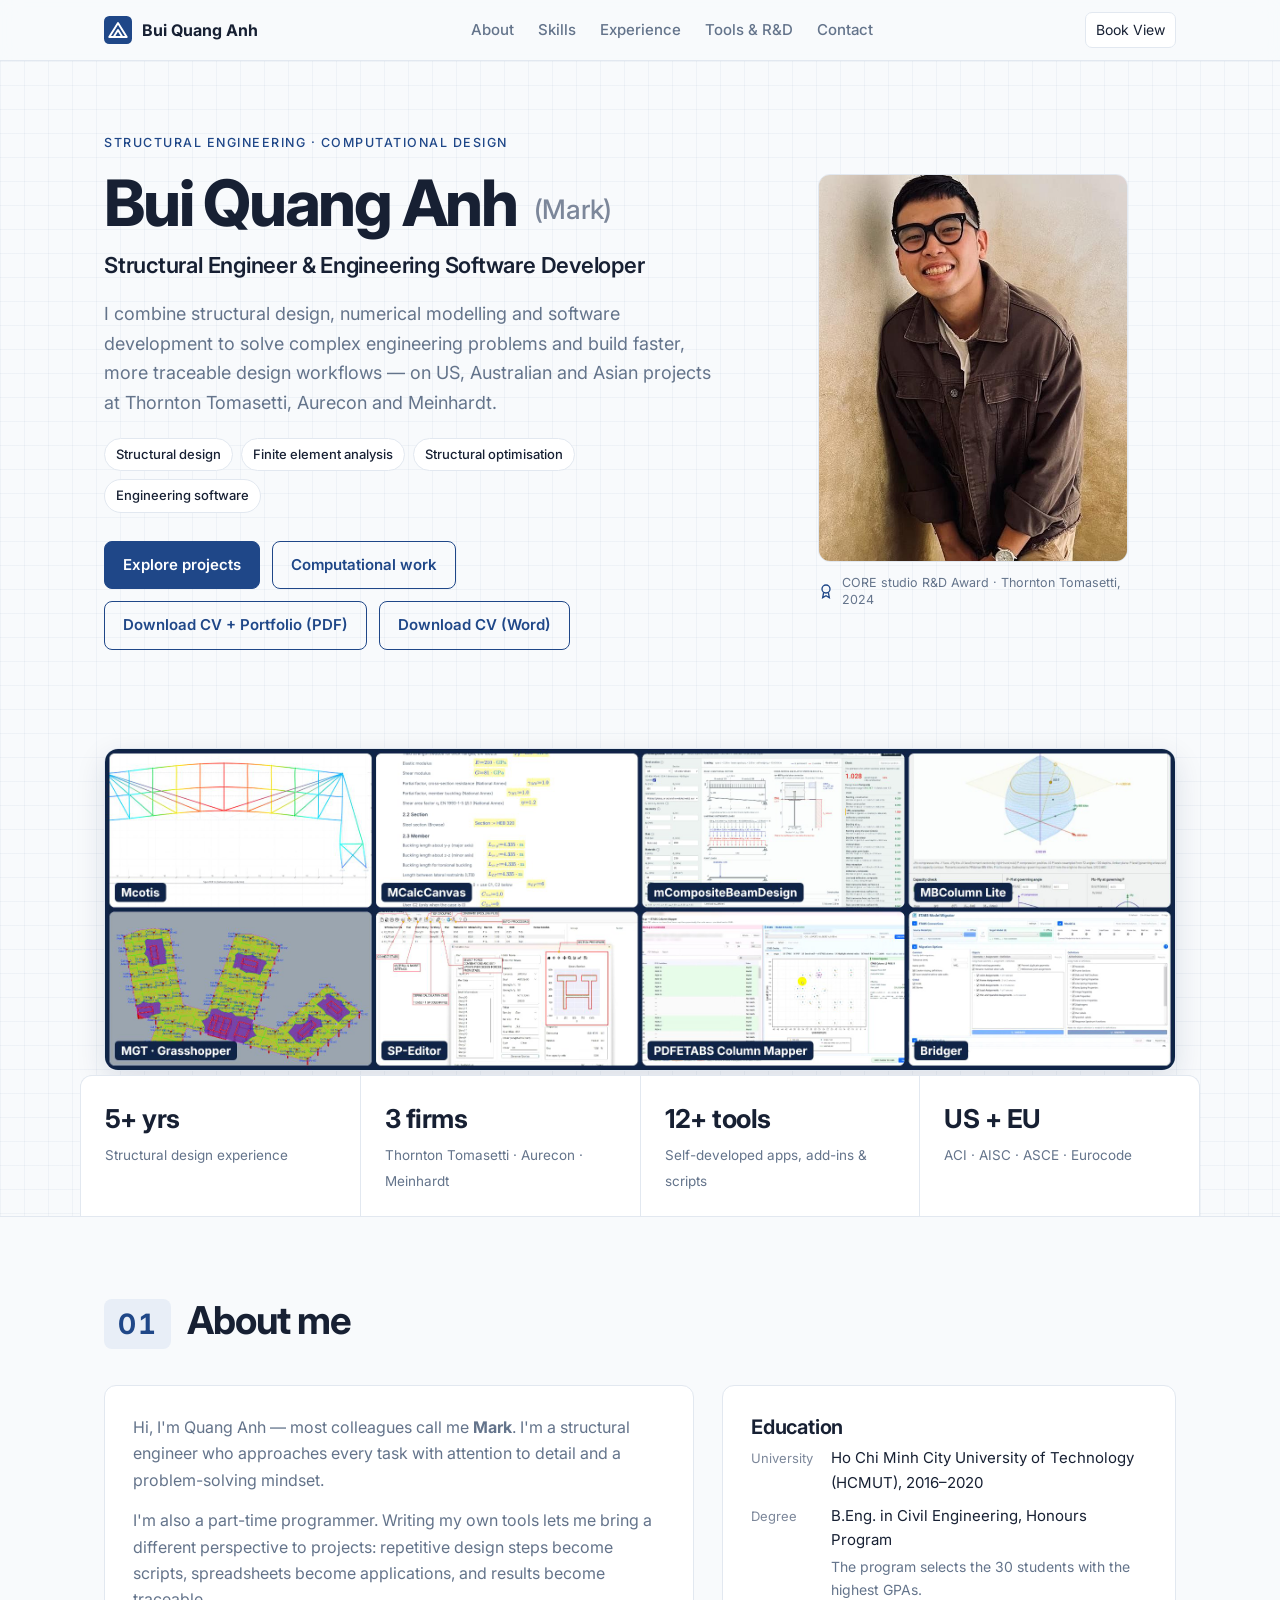
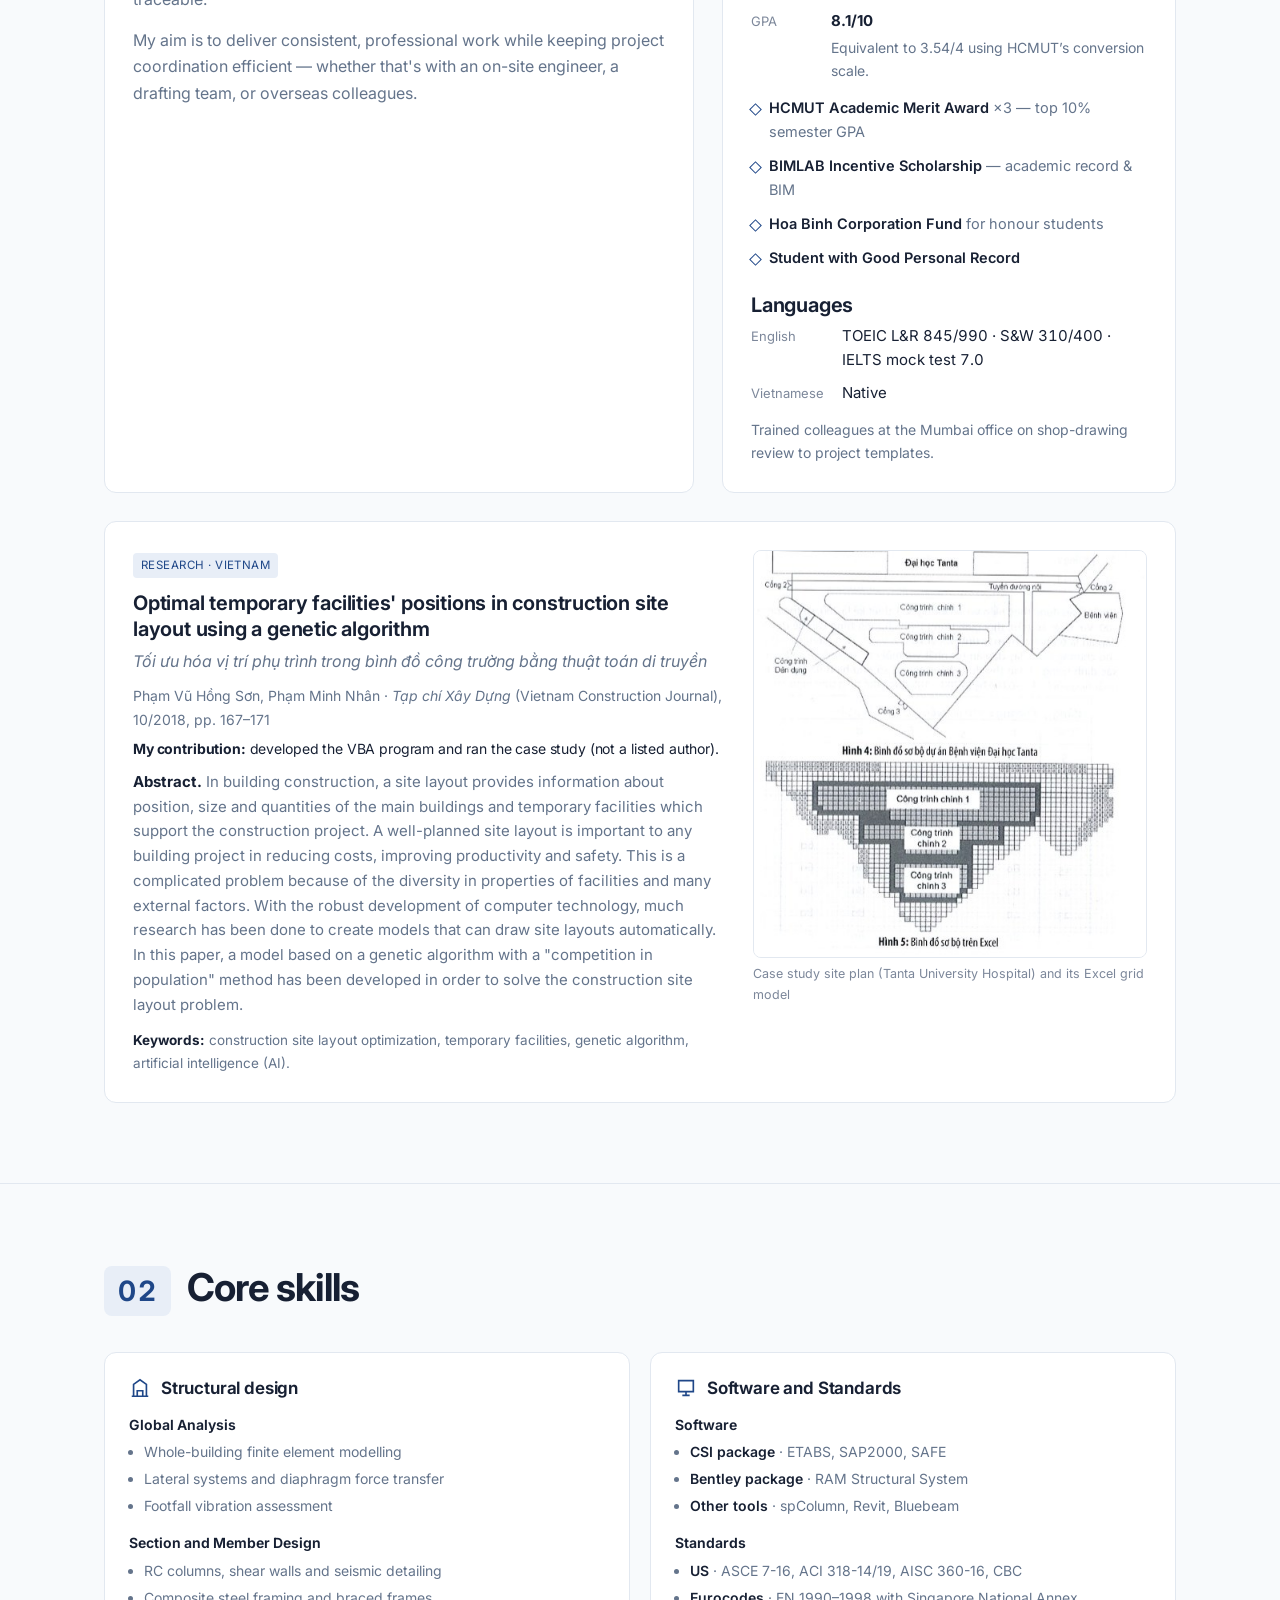
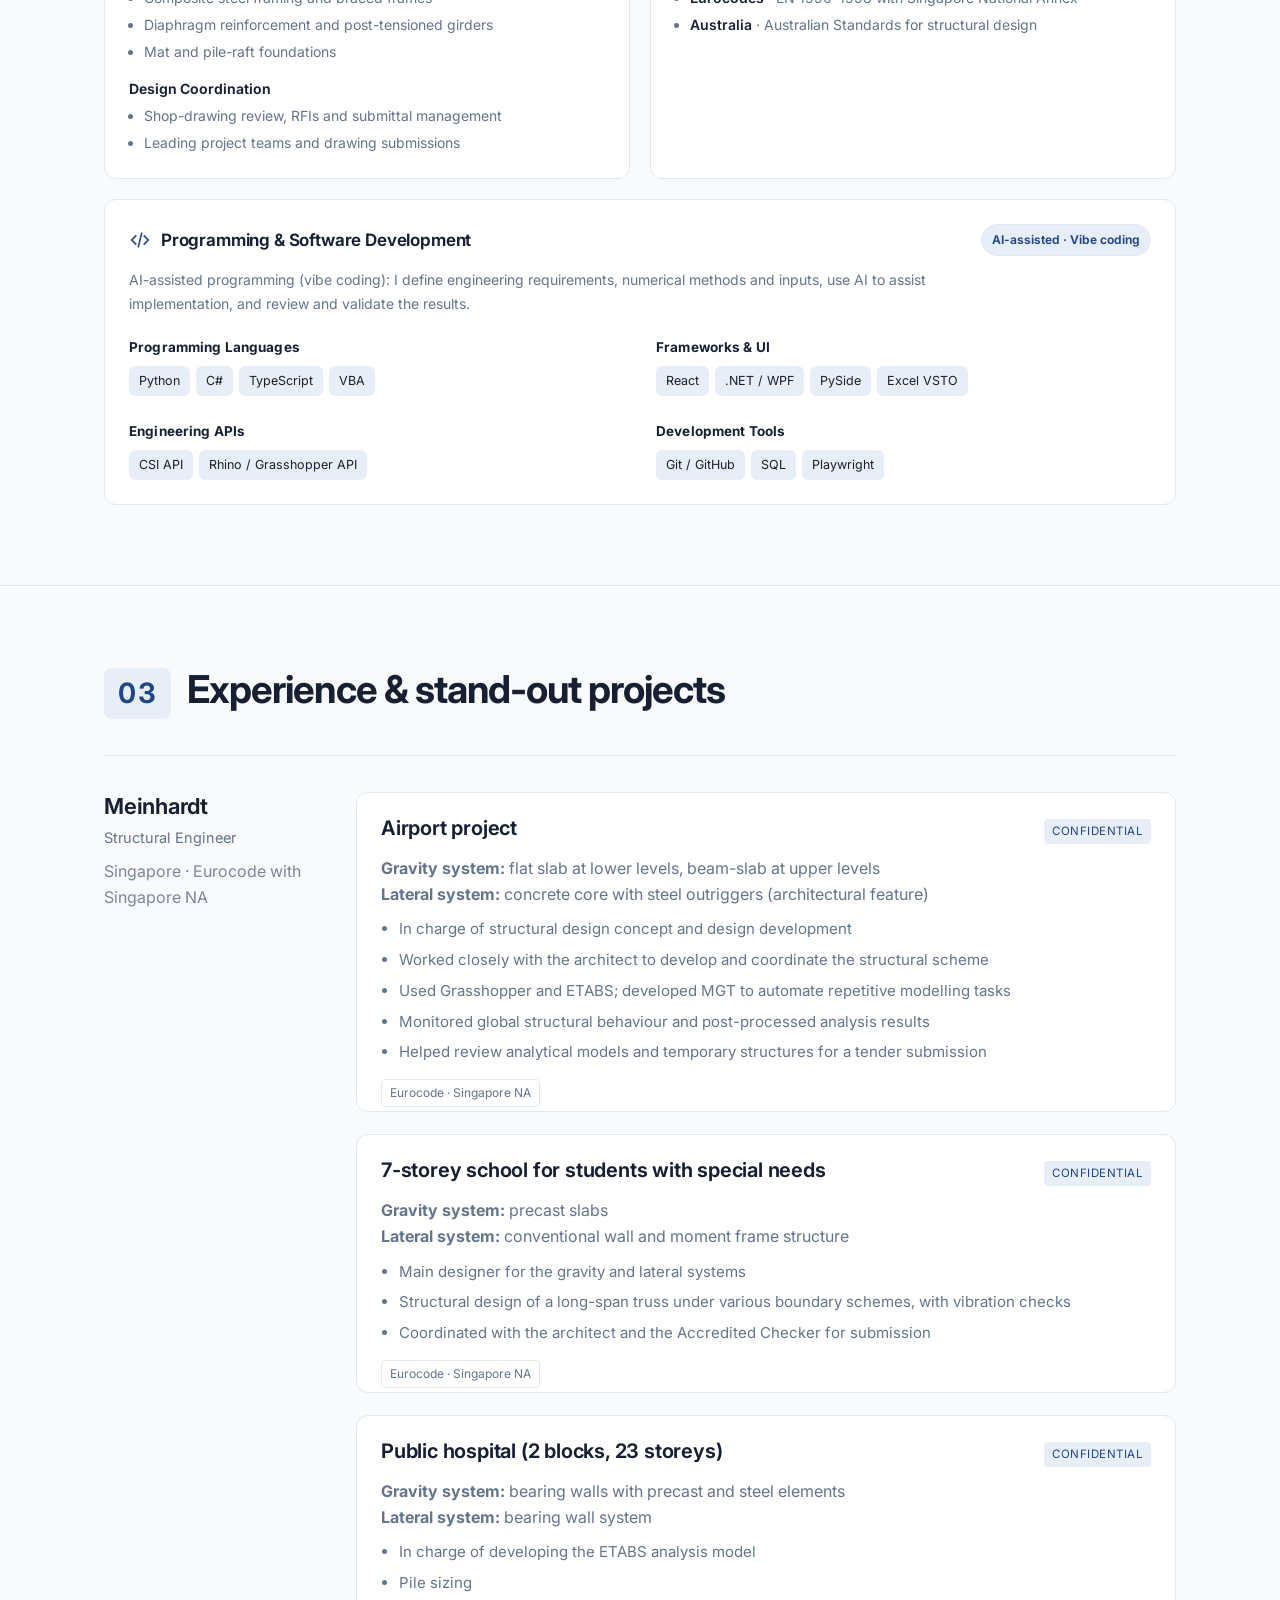
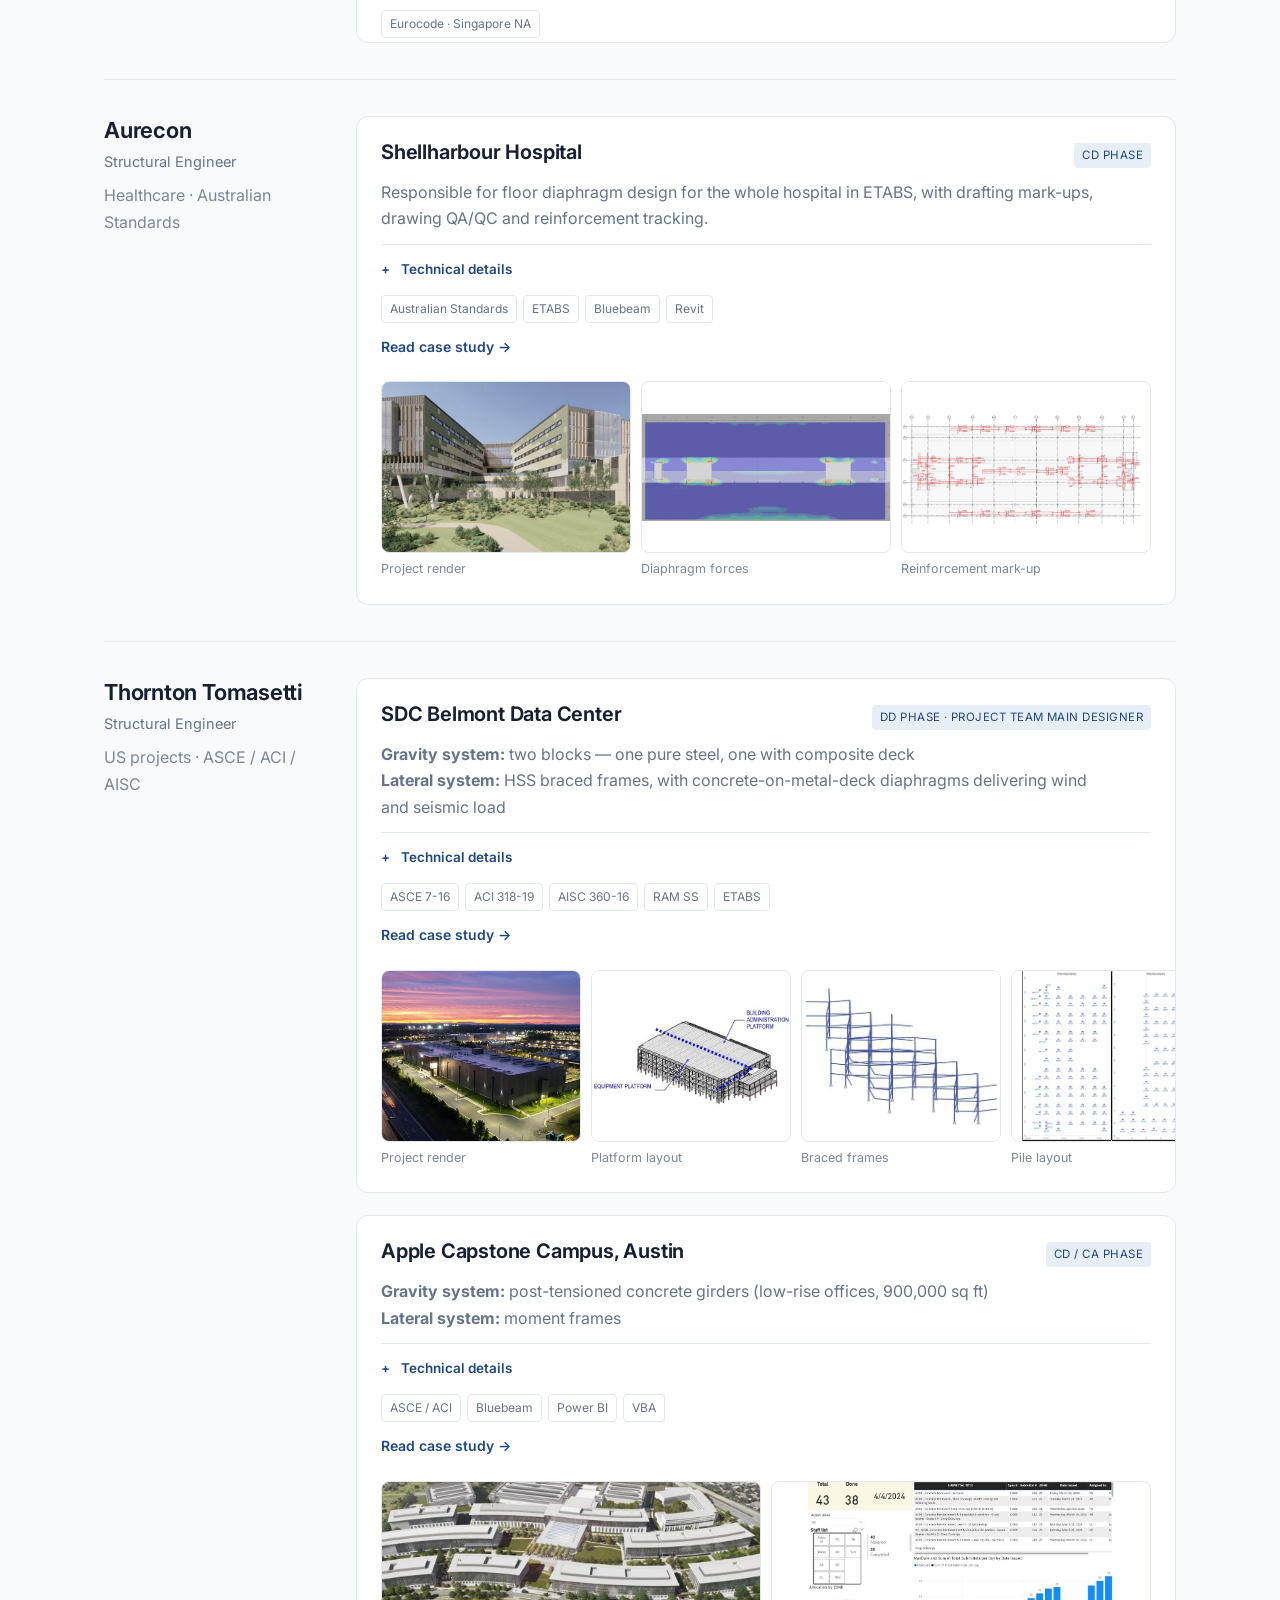
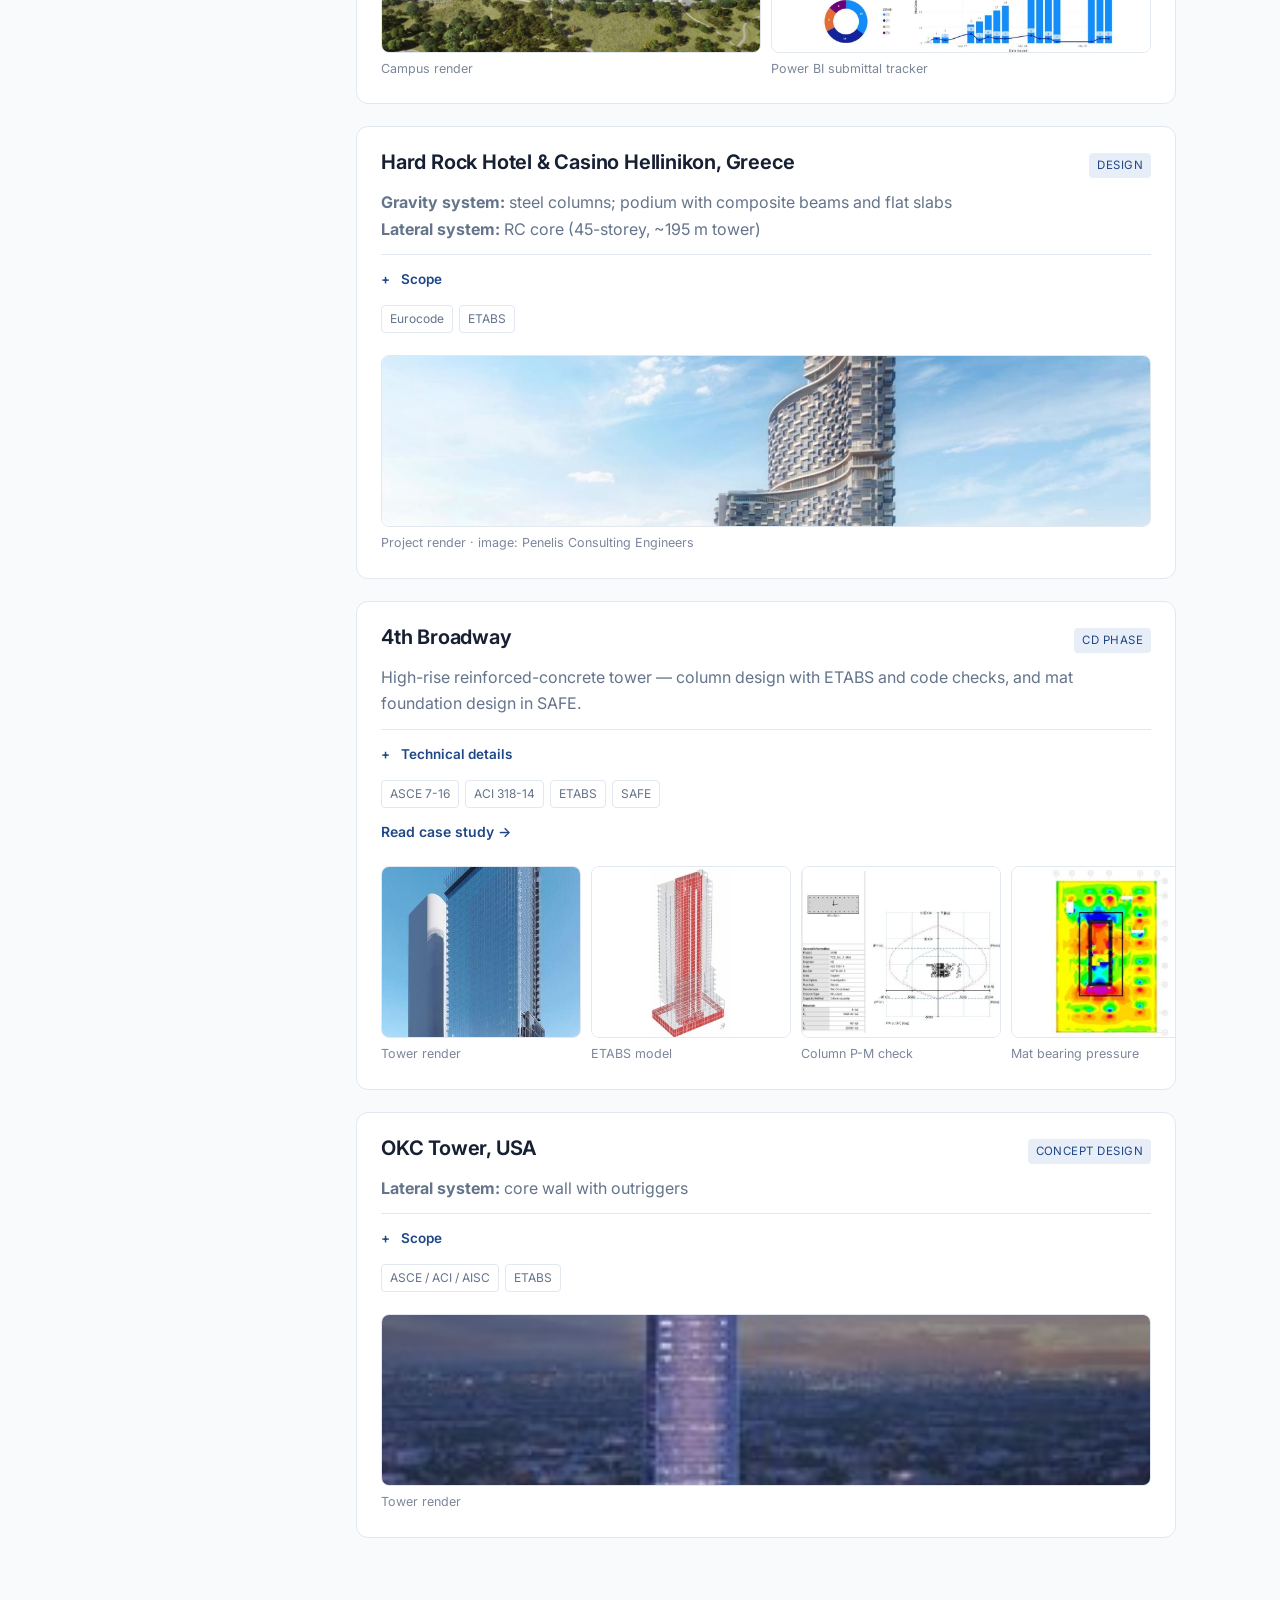
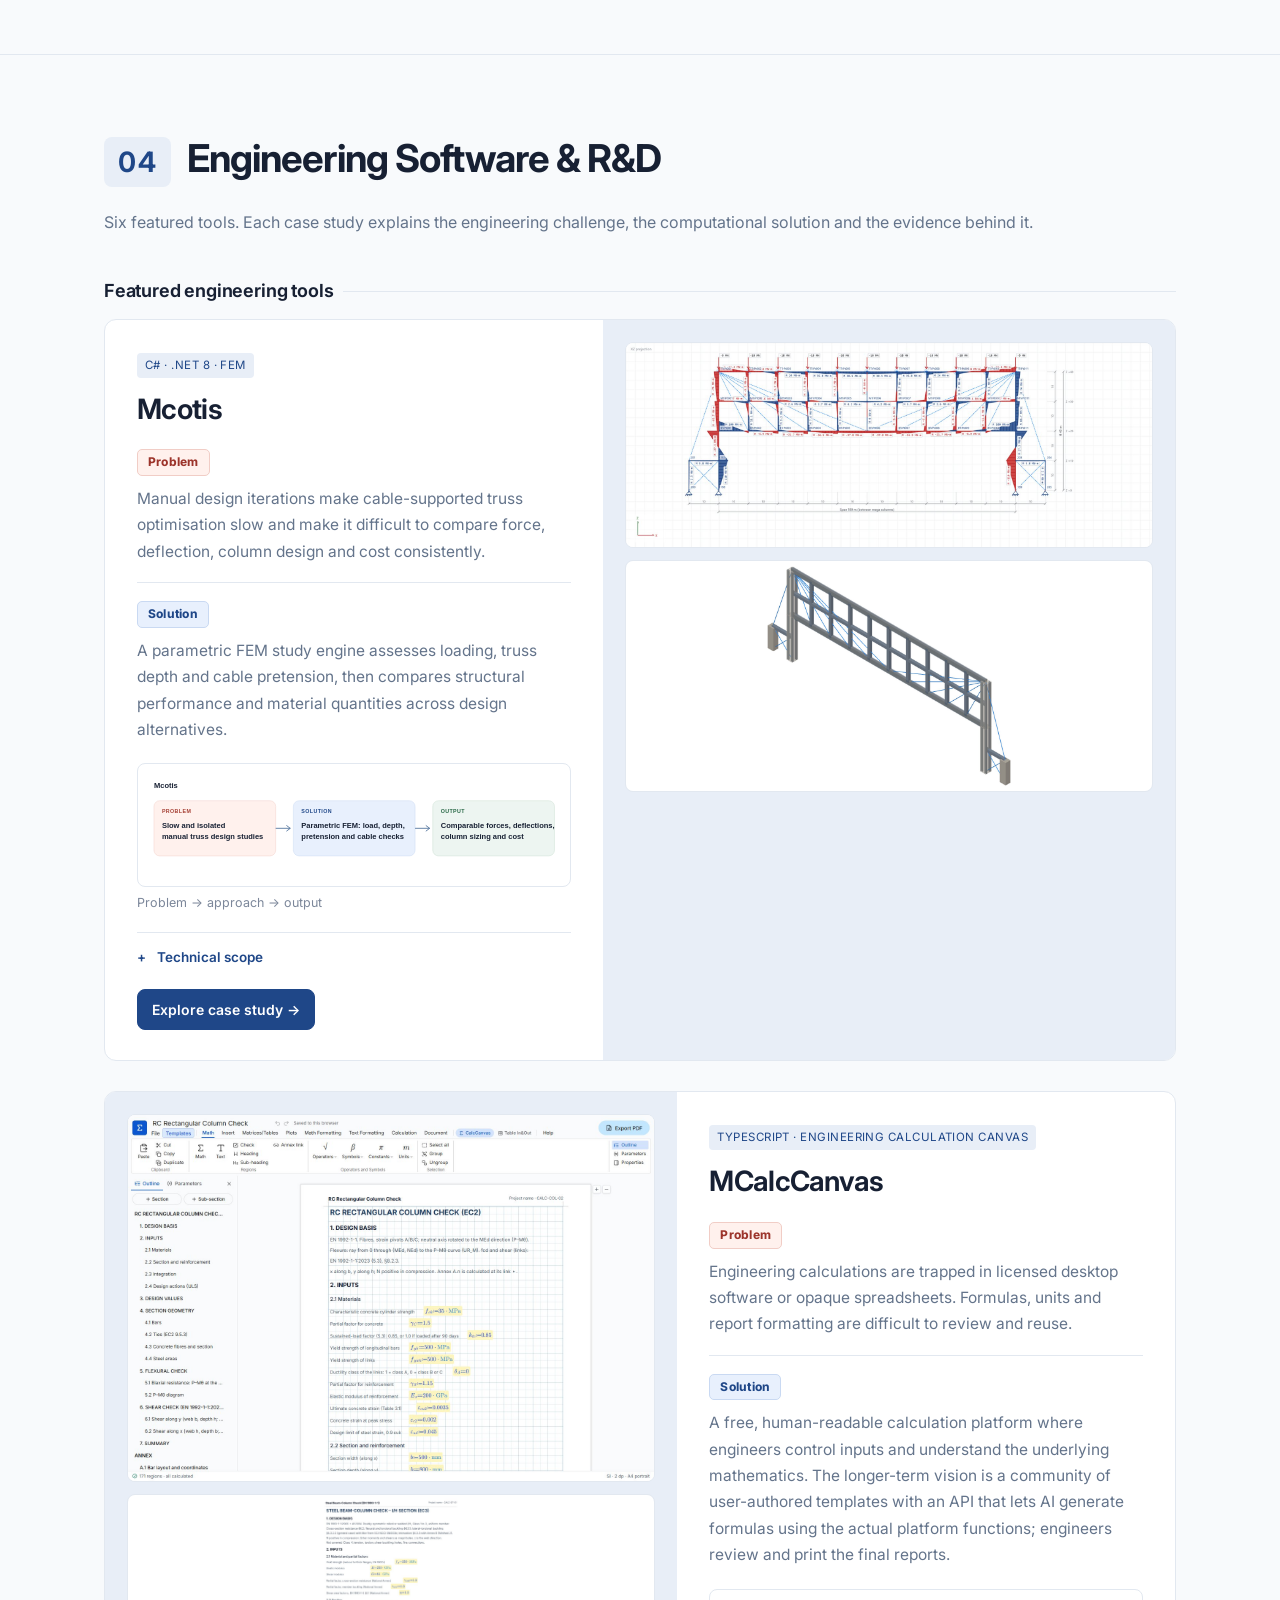
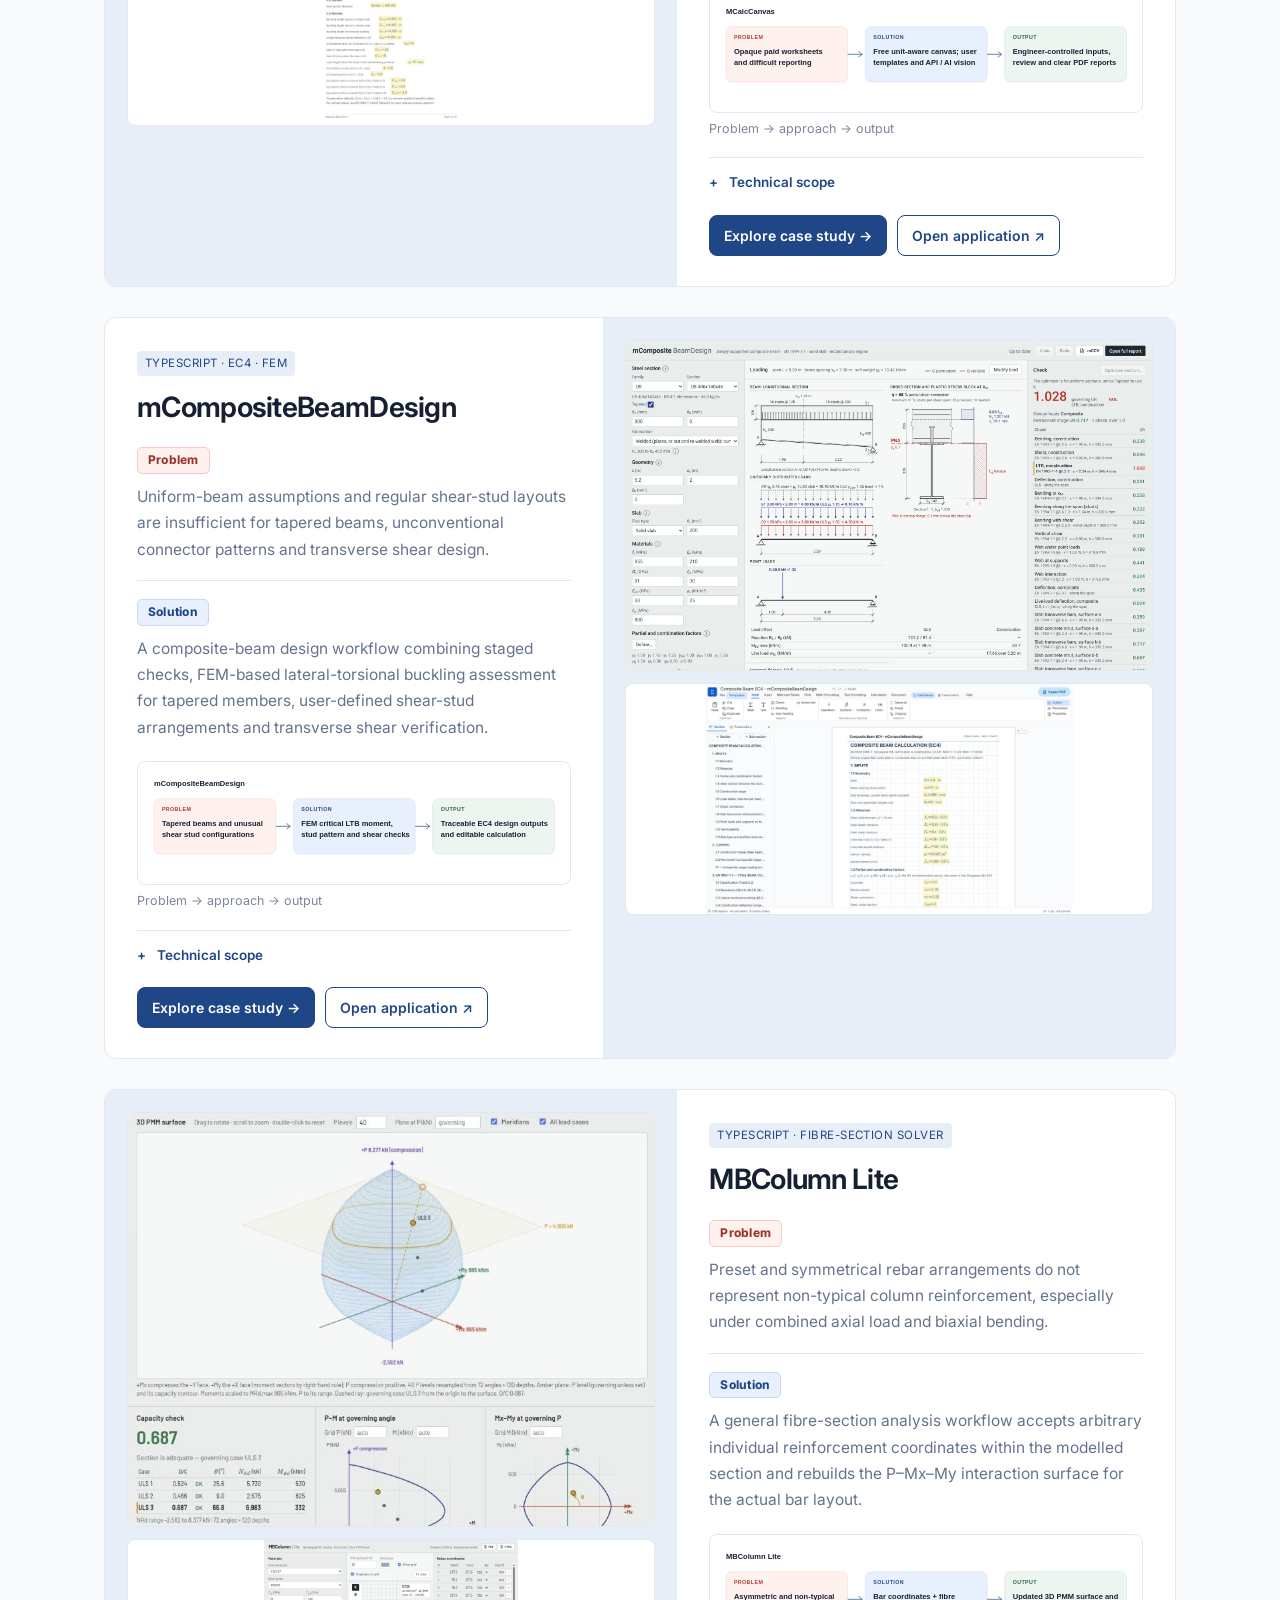
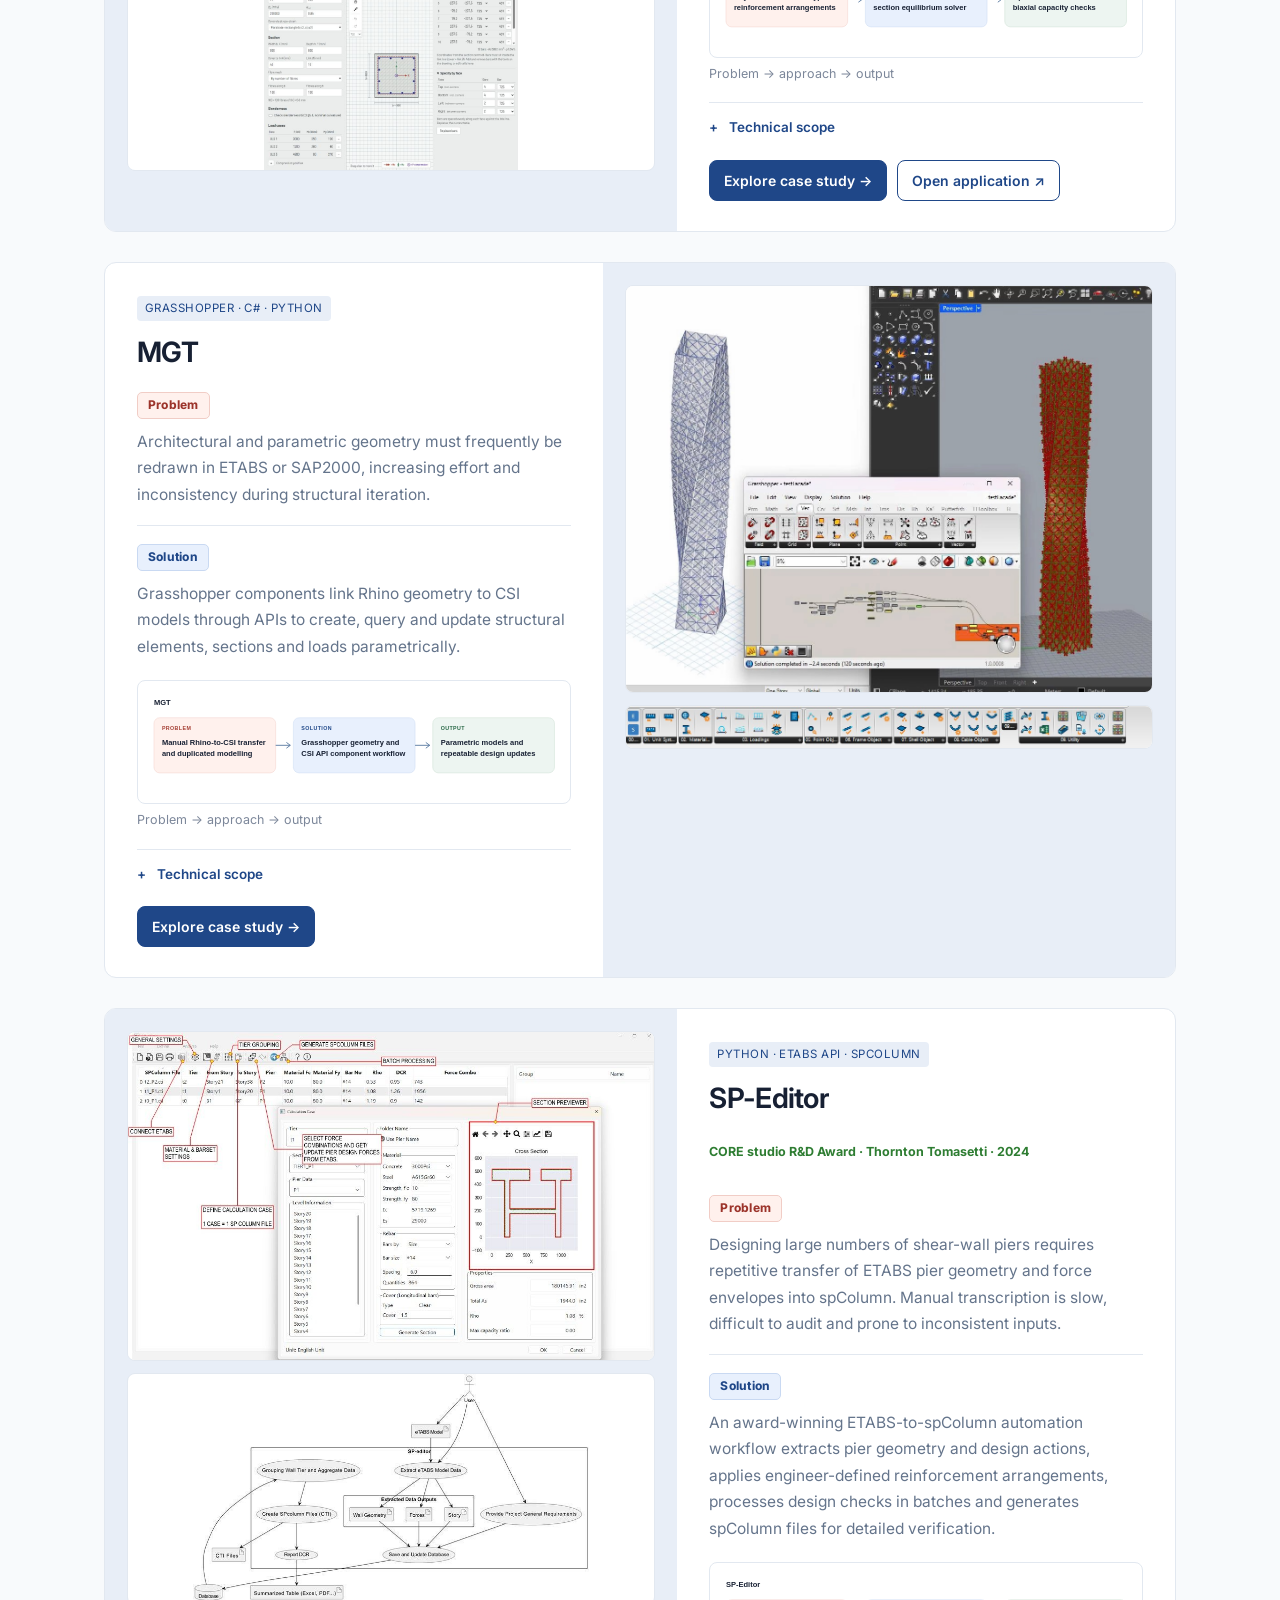
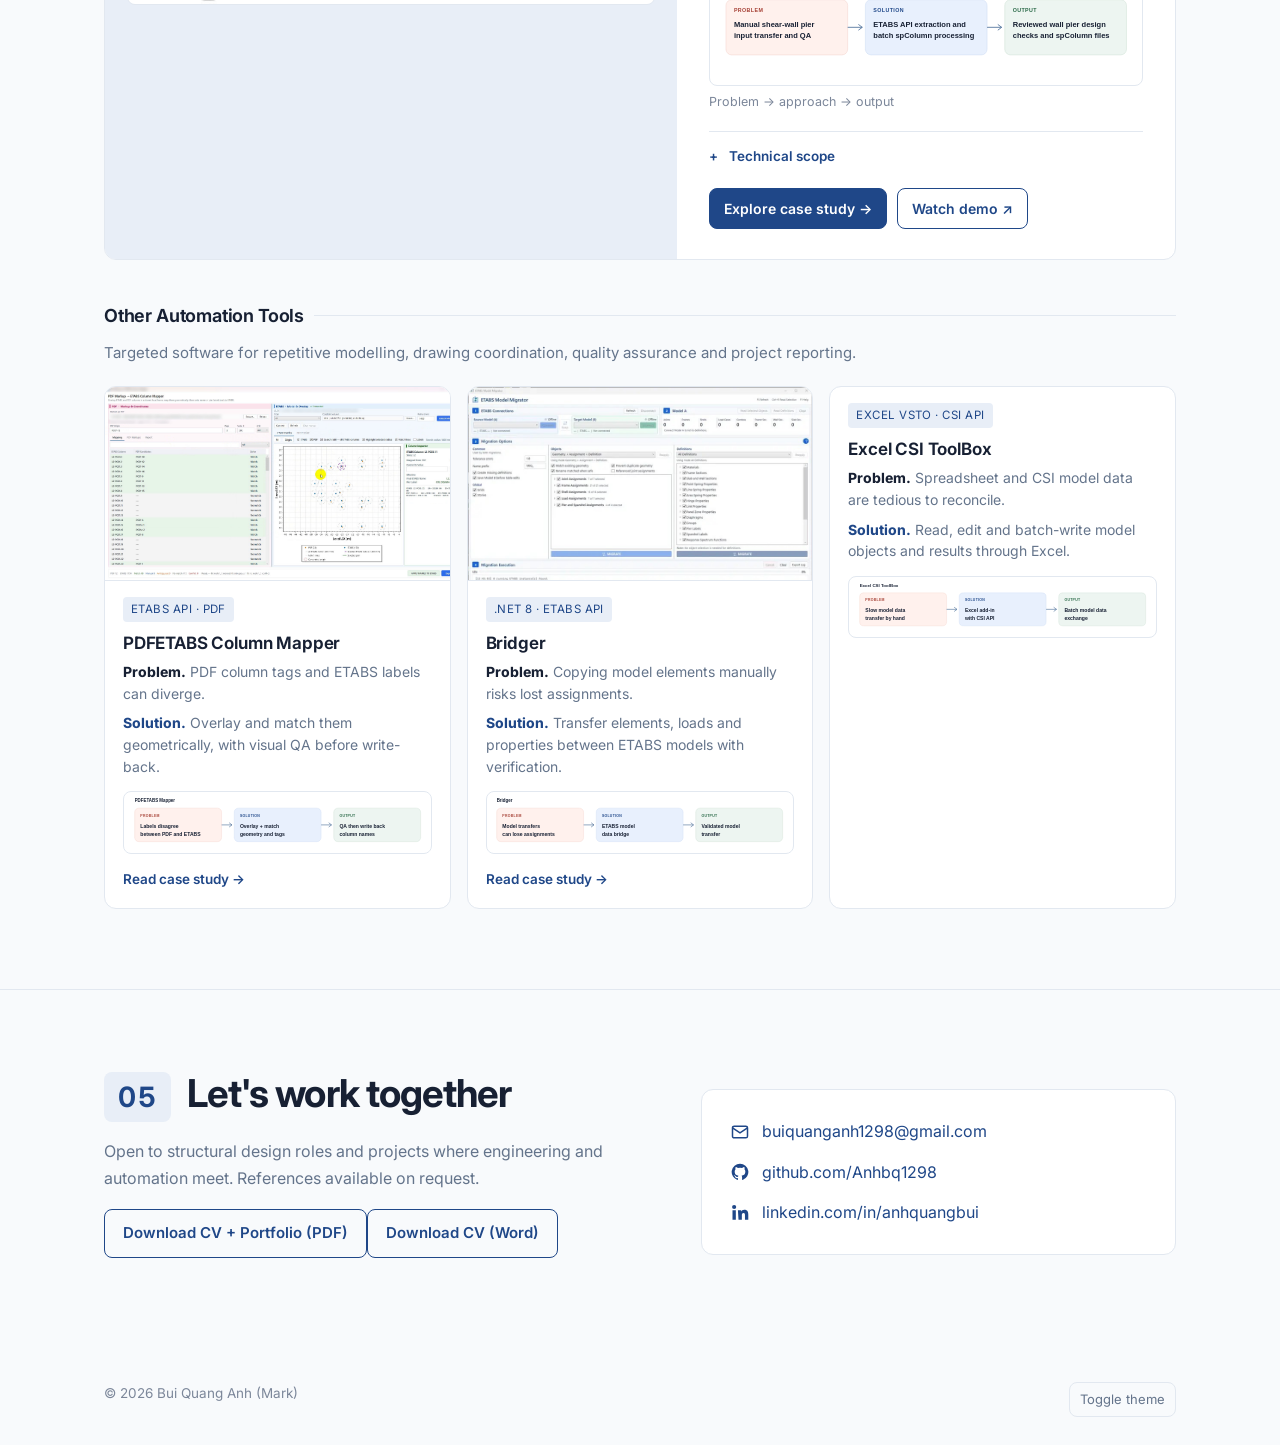
==== index.html @ 52c166e8 "Airport: flat slab / beam-slab gravity, core + steel outriggers lateral (web, CV, PDF) Co-Authored-B" ====
<!doctype html>
<html lang="en">
<head>
<meta charset="utf-8">
<meta name="viewport" content="width=device-width, initial-scale=1, viewport-fit=cover">
<title>Bui Quang Anh (Mark) · Structural Engineer</title>
<meta name="description" content="Structural engineering and computational R&amp;D portfolio of Bui Quang Anh (Mark), featuring Mcotis, MCalcCanvas, mCompositeBeamDesign, MBColumn Lite and MGT.">
<meta property="og:title" content="Bui Quang Anh (Mark) · Structural Engineer">
<meta property="og:description" content="Structural design × engineering automation.">
<meta property="og:image" content="assets/mcotis-moment.jpg">
<link rel="preconnect" href="https://fonts.googleapis.com">
<link rel="preconnect" href="https://fonts.gstatic.com" crossorigin>
<link href="https://fonts.googleapis.com/css2?family=Inter:wght@400;500;600;650;700;750&display=swap" rel="stylesheet">
<link rel="icon" href="data:image/svg+xml,%3Csvg xmlns='http://www.w3.org/2000/svg' viewBox='0 0 32 32'%3E%3Crect width='32' height='32' rx='6' fill='%231F4788'/%3E%3Cpath d='M6 24 L16 8 L26 24 Z M11 24 L16 16 L21 24' fill='none' stroke='white' stroke-width='2.2' stroke-linejoin='round'/%3E%3C/svg%3E">
<link rel="stylesheet" href="assets/site.css">
<link rel="stylesheet" href="assets/book.css">
</head>
<body>

<nav class="top" aria-label="Main">
  <div class="wrap">
    <a class="brand" href="#top">
      <svg viewBox="0 0 32 32" aria-hidden="true"><rect width="32" height="32" rx="6" fill="#1F4788"/><path d="M6 24 L16 8 L26 24 Z M11 24 L16 16 L21 24" fill="none" stroke="#fff" stroke-width="2.2" stroke-linejoin="round"/></svg>
      Bui Quang Anh
    </a>
    <button class="menu-btn" aria-expanded="false" aria-controls="nav-links">Menu</button>
    <div class="links" id="nav-links">
      <a href="#about">About</a>
      <a href="#skills">Skills</a>
      <a href="#experience">Experience</a>
      <a href="#tools">Tools &amp; R&amp;D</a>
      <a href="#contact">Contact</a>
    </div>
    <button type="button" class="book-launch" id="open-book" aria-haspopup="dialog" hidden>Book View</button>
  </div>
</nav>

<header class="hero" id="top">
  <div class="wrap hero-main">
    <div>
      <div class="eyebrow">Structural engineering · Computational design</div>
      <h1>Bui Quang Anh <span class="alias">(Mark)</span></h1>
      <p class="role">Structural Engineer &amp; Engineering Software Developer</p>
      <p class="lead">I combine structural design, numerical modelling and software development to solve complex engineering problems and build faster, more traceable design workflows — on US, Australian and Asian projects at Thornton Tomasetti, Aurecon and Meinhardt.</p>
      <ul class="focus"><li>Structural design</li><li>Finite element analysis</li><li>Structural optimisation</li><li>Engineering software</li></ul>
      <div class="cta">
        <a class="btn primary" href="#experience">Explore projects</a>
        <a class="btn ghost" href="#tools">Computational work</a>
        <a class="btn ghost cv-download" href="assets/Mark_Bui_CV_and_Portfolio.pdf" download="Mark_Bui_CV_and_Portfolio.pdf" type="application/pdf">Download CV + Portfolio (PDF)</a><a class="btn ghost cv-download" href="assets/Mark_Bui_Structural_CV.docx" download="Mark_Bui_Structural_CV.docx">Download CV (Word)</a>
      </div>
    </div>
    <div class="portrait">
      <img src="assets/photo.jpg" alt="Portrait of Bui Quang Anh (Mark)" width="559" height="734">
      <div class="award-cap"><svg viewBox="0 0 24 24" fill="none" stroke="currentColor" stroke-width="2" aria-hidden="true"><circle cx="12" cy="9" r="6"/><path d="M8.5 14 7 22l5-3 5 3-1.5-8"/></svg>CORE studio R&amp;D Award · Thornton Tomasetti, 2024</div>
    </div>
  </div>
  <div class="wrap tools-banner"><img src="assets/tools-banner.jpg" alt="Snapshots of engineering tools: Mcotis, MCalcCanvas, mCompositeBeamDesign, MBColumn Lite, MGT, SP-Editor, PDFETABS Column Mapper, Bridger" width="2400" height="720" loading="lazy"></div>
  <div class="stats wrap" style="padding:0">
    <div class="stat"><b>5+ yrs</b><span>Structural design experience</span></div>
    <div class="stat"><b>3 firms</b><span>Thornton Tomasetti · Aurecon · Meinhardt</span></div>
    <div class="stat"><b>12+ tools</b><span>Self-developed apps, add-ins &amp; scripts</span></div>
    <div class="stat"><b>US + EU</b><span>ACI · AISC · ASCE · Eurocode</span></div>
  </div>
</header>

<main>
<section id="about">
  <div class="wrap">
    <div class="sec-head"><span class="num">01</span><h2>About me</h2></div>
    <div class="about">
      <div class="card">
        <p>Hi, I'm Quang Anh — most colleagues call me <b>Mark</b>. I'm a structural engineer who approaches every task with attention to detail and a problem-solving mindset.</p>
        <p>I'm also a part-time programmer. Writing my own tools lets me bring a different perspective to projects: repetitive design steps become scripts, spreadsheets become applications, and results become traceable.</p>
        <p>My aim is to deliver consistent, professional work while keeping project coordination efficient — whether that's with an on-site engineer, a drafting team, or overseas colleagues.</p>
      </div>
      <div class="card">
        <h3>Education</h3>
        <dl class="kv">
          <dt>University</dt><dd>Ho Chi Minh City University of Technology (HCMUT), 2016–2020</dd>
          <dt>Degree</dt><dd>B.Eng. in Civil Engineering, Honours Program<span class="education-note">The program selects the 30 students with the highest GPAs.</span></dd>
          <dt>GPA</dt><dd><strong>8.1/10</strong><span class="education-note">Equivalent to 3.54/4 using HCMUT’s conversion scale.</span></dd>
        </dl>
        <ul class="awards">
          <li><b>HCMUT Academic Merit Award</b> ×3 — top 10% semester GPA</li>
          <li><b>BIMLAB Incentive Scholarship</b> — academic record &amp; BIM</li>
          <li><b>Hoa Binh Corporation Fund</b> for honour students</li>
          <li><b>Student with Good Personal Record</b></li>
        </ul>
        <h3 style="margin-top:22px">Languages</h3>
        <dl class="kv">
          <dt>English</dt><dd>TOEIC L&amp;R <span class="mono">845/990</span> · S&amp;W <span class="mono">310/400</span> · IELTS mock test <span class="mono">7.0</span></dd>
          <dt>Vietnamese</dt><dd>Native</dd>
        </dl>
        <p style="margin:12px 0 0;font-size:14px;color:var(--text-2)">Trained colleagues at the Mumbai office on shop-drawing review to project templates.</p>
      </div>
    </div>
    <div class="card pub">
      <div class="pub-text">
      <span class="badge">Research · Vietnam</span>
      <h3>Optimal temporary facilities' positions in construction site layout using a genetic algorithm</h3>
      <p class="vi">Tối ưu hóa vị trí phụ trình trong bình đồ công trường bằng thuật toán di truyền</p>
      <p class="cite">Phạm Vũ Hồng Sơn, Phạm Minh Nhân · <i>Tạp chí Xây Dựng</i> (Vietnam Construction Journal), 10/2018, pp. 167–171</p>
      <p class="role"><b>My contribution:</b> developed the VBA program and ran the case study (not a listed author).</p>
      <p class="abs"><b>Abstract.</b> In building construction, a site layout provides information about position, size and quantities of the main buildings and temporary facilities which support the construction project. A well-planned site layout is important to any building project in reducing costs, improving productivity and safety. This is a complicated problem because of the diversity in properties of facilities and many external factors. With the robust development of computer technology, much research has been done to create models that can draw site layouts automatically. In this paper, a model based on a genetic algorithm with a "competition in population" method has been developed in order to solve the construction site layout problem.</p>
      <p class="kw"><b>Keywords:</b> construction site layout optimization, temporary facilities, genetic algorithm, artificial intelligence (AI).</p>
      </div>
      <figure class="pub-fig">
        <button data-full="assets/paper-site-layout.jpg" data-cap="Fig. 4–5 — Tanta University Hospital site plan and its Excel grid representation"><img src="assets/paper-site-layout.jpg" alt="Site plan of Tanta University Hospital and the same layout discretised on an Excel grid" loading="lazy"></button>
        <figcaption>Case study site plan (Tanta University Hospital) and its Excel grid model</figcaption>
      </figure>
    </div>
  </div>
</section>

<section id="skills">
  <div class="wrap">
    <div class="sec-head"><span class="num">02</span><h2>Core skills</h2></div>
    <div class="skills">
      <div class="card">
        <h3><svg viewBox="0 0 24 24" fill="none" stroke="currentColor" stroke-width="1.8" aria-hidden="true"><path d="M3 21h18M5 21V8l7-5 7 5v13M9 21v-6h6v6"/></svg>Structural design</h3>
        <h4>Global Analysis</h4>
        <ul class="skill-list">
          <li>Whole-building finite element modelling</li>
          <li>Lateral systems and diaphragm force transfer</li>
          <li>Footfall vibration assessment</li>
        </ul>
        <h4>Section and Member Design</h4>
        <ul class="skill-list">
          <li>RC columns, shear walls and seismic detailing</li>
          <li>Composite steel framing and braced frames</li>
          <li>Diaphragm reinforcement and post-tensioned girders</li>
          <li>Mat and pile-raft foundations</li>
        </ul>
        <h4>Design Coordination</h4>
        <ul class="skill-list">
          <li>Shop-drawing review, RFIs and submittal management</li>
          <li>Leading project teams and drawing submissions</li>
        </ul>
      </div>
      <div class="card">
        <h3><svg viewBox="0 0 24 24" fill="none" stroke="currentColor" stroke-width="1.8" aria-hidden="true"><path d="M4 4h16v12H4zM8 20h8M12 16v4"/></svg>Software and Standards</h3>
        <h4>Software</h4>
        <ul class="skill-list">
          <li><strong>CSI package</strong> · ETABS, SAP2000, SAFE</li>
          <li><strong>Bentley package</strong> · RAM Structural System</li>
          <li><strong>Other tools</strong> · spColumn, Revit, Bluebeam</li>
        </ul>
        <h4>Standards</h4>
        <ul class="skill-list">
          <li><strong>US</strong> · ASCE 7-16, ACI 318-14/19, AISC 360-16, CBC</li>
          <li><strong>Eurocodes</strong> · EN 1990–1998 with Singapore National Annex</li>
          <li><strong>Australia</strong> · Australian Standards for structural design</li>
        </ul>
      </div>
      <div class="card programming-card">
        <div class="programming-head">
          <h3><svg viewBox="0 0 24 24" fill="none" stroke="currentColor" stroke-width="1.8" aria-hidden="true"><path d="M8 7l-5 5 5 5M16 7l5 5-5 5M14 4l-4 16"/></svg>Programming &amp; Software Development</h3>
          <span class="dev-badge">AI-assisted · Vibe coding</span>
        </div>
        <p class="dev-intro">AI-assisted programming (vibe coding): I define engineering requirements, numerical methods and inputs, use AI to assist implementation, and review and validate the results.</p>
        <div class="dev-grid">
          <div class="dev-group">
            <h4>Programming Languages</h4>
            <div class="chips"><span class="chip">Python</span><span class="chip">C#</span><span class="chip">TypeScript</span><span class="chip">VBA</span></div>
          </div>
          <div class="dev-group">
            <h4>Frameworks &amp; UI</h4>
            <div class="chips"><span class="chip">React</span><span class="chip">.NET / WPF</span><span class="chip">PySide</span><span class="chip">Excel VSTO</span></div>
          </div>
          <div class="dev-group">
            <h4>Engineering APIs</h4>
            <div class="chips"><span class="chip">CSI API</span><span class="chip">Rhino / Grasshopper API</span></div>
          </div>
          <div class="dev-group">
            <h4>Development Tools</h4>
            <div class="chips"><span class="chip">Git / GitHub</span><span class="chip">SQL</span><span class="chip">Playwright</span></div>
          </div>
        </div>
      </div>
    </div>
  </div>
</section>

<section id="experience">
  <div class="wrap">
    <div class="sec-head"><span class="num">03</span><h2>Experience &amp; stand-out projects</h2></div>

    <div class="firm">
      <div class="firm-meta">
        <h3>Meinhardt</h3>
        <div class="r">Structural Engineer</div>
        <span class="mono">Singapore · Eurocode with Singapore NA</span>
      </div>
      <div class="projects">
        <article class="card proj">
          <div class="proj-head">
            <div class="ph"><h3>Airport project</h3><span class="badge">Confidential</span></div>
            <p class="desc"><b>Gravity system:</b> flat slab at lower levels, beam-slab at upper levels<br><b>Lateral system:</b> concrete core with steel outriggers (architectural feature)</p><ul class="proj-points"><li>In charge of structural design concept and design development</li><li>Worked closely with the architect to develop and coordinate the structural scheme</li><li>Used Grasshopper and ETABS; developed MGT to automate repetitive modelling tasks</li><li>Monitored global structural behaviour and post-processed analysis results</li><li>Helped review analytical models and temporary structures for a tender submission</li></ul><div class="codes" style="margin-top:14px"><span>Eurocode · Singapore NA</span></div>
          </div>
        </article>
        <article class="card proj">
          <div class="proj-head">
            <div class="ph"><h3>7-storey school for students with special needs</h3><span class="badge">Confidential</span></div>
            <p class="desc"><b>Gravity system:</b> precast slabs<br><b>Lateral system:</b> conventional wall and moment frame structure</p><ul class="proj-points"><li>Main designer for the gravity and lateral systems</li><li>Structural design of a long-span truss under various boundary schemes, with vibration checks</li><li>Coordinated with the architect and the Accredited Checker for submission</li></ul><div class="codes" style="margin-top:14px"><span>Eurocode · Singapore NA</span></div>
          </div>
        </article>
        <article class="card proj">
          <div class="proj-head">
            <div class="ph"><h3>Public hospital (2 blocks, 23 storeys)</h3><span class="badge">Confidential</span></div>
            <p class="desc"><b>Gravity system:</b> bearing walls with precast and steel elements<br><b>Lateral system:</b> bearing wall system</p><ul class="proj-points"><li>In charge of developing the ETABS analysis model</li><li>Pile sizing</li></ul><div class="codes" style="margin-top:14px"><span>Eurocode · Singapore NA</span></div>
          </div>
        </article>
      </div>
    </div>

    <div class="firm">
      <div class="firm-meta">
        <h3>Aurecon</h3>
        <div class="r">Structural Engineer</div>
        <span class="mono">Healthcare · Australian Standards</span>
      </div>
      <div class="projects">
        <article class="card proj">
          <div class="proj-head">
            <div class="ph"><h3>Shellharbour Hospital</h3><span class="badge">CD phase</span></div>
            <p class="desc">Responsible for floor diaphragm design for the whole hospital in ETABS, with drafting mark-ups, drawing QA/QC and reinforcement tracking.</p>
            <details class="more"><summary>Technical details</summary>
            <ul>
              <li>Diaphragm design for the entire project in ETABS.</li>
              <li>Prepared mark-ups for the drafting team, performed QA/QC on final drawings, and tracked reinforcement quantities for on-site pricing.</li>
              <li>Worked with the BIM team in Revit to set up a workflow that continuously tracks design changes.</li>
            </ul>
            </details>
            <div class="codes"><span>Australian Standards</span><span>ETABS</span><span>Bluebeam</span><span>Revit</span></div>
            <a class="more-link" href="projects/shellharbour-hospital.html">Read case study →</a>
          </div>
          <div class="gallery">
            <figure><button data-full="assets/shell-render.jpg" data-cap="Shellharbour Hospital"><img class="photo" src="assets/shell-render.jpg" alt="Shellharbour Hospital render" loading="lazy"></button><figcaption>Project render</figcaption></figure>
            <figure><button data-full="assets/shell-diaphragm.jpg" data-cap="Diaphragm stress contour"><img src="assets/shell-diaphragm.jpg" alt="Diaphragm stress contour" loading="lazy"></button><figcaption>Diaphragm forces</figcaption></figure>
            <figure><button data-full="assets/shell-markup.jpg" data-cap="Diaphragm reinforcement mark-up"><img src="assets/shell-markup.jpg" alt="Reinforcement mark-up" loading="lazy"></button><figcaption>Reinforcement mark-up</figcaption></figure>
          </div>
        </article>
      </div>
    </div>

    <div class="firm">
      <div class="firm-meta">
        <h3>Thornton Tomasetti</h3>
        <div class="r">Structural Engineer</div>
        <span class="mono">US projects · ASCE / ACI / AISC</span>
      </div>
      <div class="projects">
        <article class="card proj">
          <div class="proj-head">
            <div class="ph"><h3>SDC Belmont Data Center</h3><span class="badge">DD phase · Project team main designer</span></div>
            <p class="desc"><b>Gravity system:</b> two blocks — one pure steel, one with composite deck<br><b>Lateral system:</b> HSS braced frames, with concrete-on-metal-deck diaphragms delivering wind and seismic load</p>
            
            <details class="more"><summary>Technical details</summary>
            <p class="desc facts" style="margin-top:8px">Composite steel administration platform with a column-free data hall (~54 ft spans, 30 ft bays) and a 36 × 34 ft equipment platform. Lateral system: concrete-on-metal-deck diaphragms delivering wind and seismic load to HSS braced frames.</p>
            <ul>
              <li><b>Team:</b> led two junior engineers and a modeller through the drawing submission process.</li>
              <li><b>Gravity framing (RAM SS):</b> hand-calculated a representative bay, then sized all beams and columns in RAM Structural System.</li>
              <li><b>Lateral (ETABS):</b> sized all braced frames, designed slab-on-deck diaphragms and in-plane trusses acting as the equipment-platform diaphragm.</li>
              <li><b>Piles:</b> sized all piles for bidding and produced a visual pile map (location, diameter, capacity) for drafting coordination.</li>
            </ul>
            </details>
            <div class="codes"><span>ASCE 7-16</span><span>ACI 318-19</span><span>AISC 360-16</span><span>RAM SS</span><span>ETABS</span></div>
            <a class="more-link" href="projects/sdc-belmont.html">Read case study →</a>
          </div>
          <div class="gallery">
            <figure><button data-full="assets/sdc-render.jpg" data-cap="SDC Belmont Data Center"><img class="photo" src="assets/sdc-render.jpg" alt="Data center render" loading="lazy"></button><figcaption>Project render</figcaption></figure>
            <figure><button data-full="assets/sdc-model.jpg" data-cap="Admin and equipment platforms"><img src="assets/sdc-model.jpg" alt="Structural model of platforms" loading="lazy"></button><figcaption>Platform layout</figcaption></figure>
            <figure><button data-full="assets/sdc-braces.jpg" data-cap="Braced frame layout"><img src="assets/sdc-braces.jpg" alt="Braced frame layout" loading="lazy"></button><figcaption>Braced frames</figcaption></figure>
            <figure><button data-full="assets/sdc-piles.jpg" data-cap="Pile layout for bidding"><img src="assets/sdc-piles.jpg" alt="Pile layout" loading="lazy"></button><figcaption>Pile layout</figcaption></figure>
          </div>
        </article>

        <article class="card proj">
          <div class="proj-head">
            <div class="ph"><h3>Apple Capstone Campus, Austin</h3><span class="badge">CD / CA phase</span></div>
            <p class="desc"><b>Gravity system:</b> post-tensioned concrete girders (low-rise offices, 900,000 sq ft)<br><b>Lateral system:</b> moment frames</p>
            
            <details class="more"><summary>Technical details</summary>
            <p class="desc facts" style="margin-top:8px">900,000 sq ft of low-rise concrete office buildings: 50 ft post-tensioned girders for gravity and moment frames for lateral resistance.</p>
            <ul>
              <li><b>Construction administration:</b> shop-drawing reviews and RFI responses; led a team of 5 and kept close contact with the on-site engineer to hold construction deadlines.</li>
              <li><b>Process improvement:</b> helped propose a submittal management process integrating Power BI, with a dashboard to track submittal status and workload; refactored hand-calculation workbooks in VBA to automate printing and data handling.</li>
            </ul>
            </details>
            <div class="codes"><span>ASCE / ACI</span><span>Bluebeam</span><span>Power BI</span><span>VBA</span></div>
            <a class="more-link" href="projects/apple-capstone.html">Read case study →</a>
          </div>
          <div class="gallery">
            <figure><button data-full="assets/apple-render.jpg" data-cap="Apple Capstone Campus"><img class="photo" src="assets/apple-render.jpg" alt="Campus aerial render" loading="lazy"></button><figcaption>Campus render</figcaption></figure>
            <figure><button data-full="assets/apple-powerbi.jpg" data-cap="Power BI submittal tracker"><img src="assets/apple-powerbi.jpg" alt="Power BI dashboard" loading="lazy"></button><figcaption>Power BI submittal tracker</figcaption></figure>
          </div>
        </article>

        <article class="card proj">
          <div class="proj-head">
            <div class="ph"><h3>Hard Rock Hotel &amp; Casino Hellinikon, Greece</h3><span class="badge">Design</span></div>
            <p class="desc"><b>Gravity system:</b> steel columns; podium with composite beams and flat slabs<br><b>Lateral system:</b> RC core (45-storey, ~195 m tower)</p>
            <details class="more"><summary>Scope</summary>
            <ul>
              <li><b>Podium gravity design:</b> composite beams</li>
              <li><b>Podium gravity design:</b> flat slabs</li>
              <li><b>Podium gravity design:</b> columns</li>
              <li><b>Analysis:</b> supported ETABS modelling of the overall structure</li>
              <li><b>Settlement study:</b> shortening of steel columns relative to the RC core</li>
              <li><b>Outcome:</b> predicted differential settlement</li>
              <li><b>Code:</b> Eurocode</li>
            </ul>
            </details>
            <div class="codes"><span>Eurocode</span><span>ETABS</span></div>
          </div>
          <div class="gallery">
            <figure><button data-full="assets/hardrock-render.jpg" data-cap="Hard Rock Hotel &amp; Casino Hellinikon — project render (image: Penelis Consulting Engineers)"><img class="photo" src="assets/hardrock-render.jpg" alt="Hard Rock Hotel &amp; Casino Hellinikon tower render" loading="lazy"></button><figcaption>Project render · image: Penelis Consulting Engineers</figcaption></figure>
          </div>
        </article>

        <article class="card proj">
          <div class="proj-head">
            <div class="ph"><h3>4th Broadway</h3><span class="badge">CD phase</span></div>
            <p class="desc">High-rise reinforced-concrete tower — column design with ETABS and code checks, and mat foundation design in SAFE.</p>
            
            <details class="more"><summary>Technical details</summary>
            <p class="desc facts" style="margin-top:8px">368 ft mixed-use concrete tower (+32 ft penthouse), 292,000 GSF: offices on L3–7, a 304-room hotel on L9–30, rooftop pool and banquet levels, two basement levels 24 ft below grade.</p>
            <ul>
              <li><b>Column design:</b> tributary take-downs validated in ETABS; in-house spreadsheets to size columns and avoid slenderness; seismic design to ACI 318-14 §18.4.3.2 / 18.14.3.3 including confinement and slab–column connection checks (§18.14.5.1).</li>
              <li><b>Mat foundation (CSI SAFE):</b> bearing pressure under CBC alternate service combinations; flexural and shear reinforcement under ASCE 7 ultimate combinations.</li>
            </ul>
            </details>
            <div class="codes"><span>ASCE 7-16</span><span>ACI 318-14</span><span>ETABS</span><span>SAFE</span></div>
            <a class="more-link" href="projects/4th-broadway.html">Read case study →</a>
          </div>
          <div class="gallery">
            <figure><button data-full="assets/tb-render.jpg" data-cap="4th Broadway tower"><img class="photo" src="assets/tb-render.jpg" alt="4th Broadway tower render" loading="lazy"></button><figcaption>Tower render</figcaption></figure>
            <figure><button data-full="assets/tb-etabs.jpg" data-cap="ETABS analysis model"><img src="assets/tb-etabs.jpg" alt="ETABS model" loading="lazy"></button><figcaption>ETABS model</figcaption></figure>
            <figure><button data-full="assets/tb-pmm.jpg" data-cap="Column P-M interaction check"><img src="assets/tb-pmm.jpg" alt="Column interaction diagram" loading="lazy"></button><figcaption>Column P-M check</figcaption></figure>
            <figure><button data-full="assets/tb-mat.jpg" data-cap="Mat foundation soil pressure (SAFE)"><img src="assets/tb-mat.jpg" alt="Mat foundation soil pressure contour" loading="lazy"></button><figcaption>Mat bearing pressure</figcaption></figure>
          </div>
        </article>

        <article class="card proj">
          <div class="proj-head">
            <div class="ph"><h3>OKC Tower, USA</h3><span class="badge">Concept design</span></div>
            <p class="desc"><b>Lateral system:</b> core wall with outriggers</p>
            <details class="more"><summary>Scope</summary>
            <ul>
              <li><b>Phase:</b> concept design</li>
              <li><b>Analysis:</b> supported ETABS modelling</li>
              <li><b>Results:</b> post-processed global results</li>
              <li><b>Codes:</b> ASCE / ACI / AISC</li>
            </ul>
            </details>
            <div class="codes"><span>ASCE / ACI / AISC</span><span>ETABS</span></div>
          </div>
          <div class="gallery">
            <figure><button data-full="assets/okc-render.jpg" data-cap="OKC Tower (Legends Tower), Oklahoma City — concept render"><img class="photo" src="assets/okc-render.jpg" alt="OKC Tower render" loading="lazy"></button><figcaption>Tower render</figcaption></figure>
          </div>
        </article></div>
    </div>
  </div>
</section>

<section id="tools">
 <div class="wrap">
  <div class="sec-head"><span class="num">04</span><h2>Engineering Software &amp; R&amp;D</h2><p>Six featured tools. Each case study explains the engineering challenge, the computational solution and the evidence behind it.</p></div>
  <h3 class="sub-head">Featured engineering tools</h3><div class="tools featured-tools"><article id="tool-mcotis" class="card tool flagship-tool">
  <div class="tool-body"><span class="badge">C# · .NET 8 · FEM</span><h3>Mcotis</h3>
  <div class="tool-statement"><span class="statement-label">Problem</span><p>Manual design iterations make cable-supported truss optimisation slow and make it difficult to compare force, deflection, column design and cost consistently.</p></div>
  <div class="tool-statement"><span class="statement-label">Solution</span><p>A parametric FEM study engine assesses loading, truss depth and cable pretension, then compares structural performance and material quantities across design alternatives.</p></div>
  <figure class="home-flow"><button data-full="assets/flow-mcotis.svg" data-cap="Mcotis — workflow"><img src="assets/flow-mcotis.svg" alt="Problem, solution and output flow for Mcotis" loading="lazy"></button><figcaption>Problem → approach → output</figcaption></figure>
  <details class="more"><summary>Technical scope</summary><ul><li>Parameter studies and tension-only cable behaviour</li><li>FEM verification against SAP2000 benchmarks</li><li>Member force, displacement and material comparisons</li></ul></details>
  <div class="tool-links"><a class="btn primary" href="tools/mcotis.html">Explore case study →</a></div>
  </div>
  <div class="tool-media"><button class="wide" data-full="assets/mcotis-moment.jpg" data-cap="Mcotis screenshot"><img src="assets/mcotis-moment.jpg" alt="Mcotis engineering analysis interface" loading="lazy"></button>
  <button class="wide secondary-shot" data-full="assets/mcotis-3d.jpg" data-cap="Mcotis output"><img src="assets/mcotis-3d.jpg" alt="Mcotis supporting technical output" loading="lazy"></button></div>
</article>
<article id="tool-mcalc" class="card tool flagship-tool">
  <div class="tool-body"><span class="badge">TypeScript · Engineering Calculation Canvas</span><h3>MCalcCanvas</h3>
  <div class="tool-statement"><span class="statement-label">Problem</span><p>Engineering calculations are trapped in licensed desktop software or opaque spreadsheets. Formulas, units and report formatting are difficult to review and reuse.</p></div>
  <div class="tool-statement"><span class="statement-label">Solution</span><p>A free, human-readable calculation platform where engineers control inputs and understand the underlying mathematics. The longer-term vision is a community of user-authored templates with an API that lets AI generate formulas using the actual platform functions; engineers review and print the final reports.</p></div>
  <figure class="home-flow"><button data-full="assets/flow-mcalccanvas.svg" data-cap="MCalcCanvas — workflow"><img src="assets/flow-mcalccanvas.svg" alt="Problem, solution and output flow for MCalcCanvas" loading="lazy"></button><figcaption>Problem → approach → output</figcaption></figure>
  <details class="more"><summary>Technical scope</summary><ul><li>Readable, unit-aware equations and professional PDF reports</li><li>Create, adapt and share individual calculation templates</li><li>Roadmap: API-connected AI assists formula authoring; engineers verify every output</li></ul></details>
  <div class="tool-links"><a class="btn primary" href="tools/mcalccanvas.html">Explore case study →</a><a class="btn ghost" href="https://anhbq1298.github.io/mCalcCanvas/" target="_blank" rel="noopener">Open application ↗</a></div>
  </div>
  <div class="tool-media"><button class="wide" data-full="assets/mcalc-column.jpg" data-cap="MCalcCanvas screenshot"><img src="assets/mcalc-column.jpg" alt="MCalcCanvas engineering analysis interface" loading="lazy"></button>
  <button class="wide secondary-shot" data-full="assets/mcalc-pdf.jpg" data-cap="MCalcCanvas output"><img src="assets/mcalc-pdf.jpg" alt="MCalcCanvas supporting technical output" loading="lazy"></button></div>
</article>
<article id="tool-composite" class="card tool flagship-tool">
  <div class="tool-body"><span class="badge">TypeScript · EC4 · FEM</span><h3>mCompositeBeamDesign</h3>
  <div class="tool-statement"><span class="statement-label">Problem</span><p>Uniform-beam assumptions and regular shear-stud layouts are insufficient for tapered beams, unconventional connector patterns and transverse shear design.</p></div>
  <div class="tool-statement"><span class="statement-label">Solution</span><p>A composite-beam design workflow combining staged checks, FEM-based lateral-torsional buckling assessment for tapered members, user-defined shear-stud arrangements and transverse shear verification.</p></div>
  <figure class="home-flow"><button data-full="assets/flow-mcompositebeamdesign.svg" data-cap="mCompositeBeamDesign — workflow"><img src="assets/flow-mcompositebeamdesign.svg" alt="Problem, solution and output flow for mCompositeBeamDesign" loading="lazy"></button><figcaption>Problem → approach → output</figcaption></figure>
  <details class="more"><summary>Technical scope</summary><ul><li>FEM-derived critical buckling moment for non-prismatic beams</li><li>Variable shear-connector positions and degree of connection</li><li>Transverse shear checks and editable calculation reports</li></ul></details>
  <div class="tool-links"><a class="btn primary" href="tools/mcompositebeamdesign.html">Explore case study →</a><a class="btn ghost" href="https://anhbq1298.github.io/mCalcCanvas/composite/" target="_blank" rel="noopener">Open application ↗</a></div>
  </div>
  <div class="tool-media"><button class="wide" data-full="assets/composite-ui.jpg" data-cap="mCompositeBeamDesign screenshot"><img src="assets/composite-ui.jpg" alt="mCompositeBeamDesign engineering analysis interface" loading="lazy"></button>
  <button class="wide secondary-shot" data-full="assets/composite-report.jpg" data-cap="mCompositeBeamDesign output"><img src="assets/composite-report.jpg" alt="mCompositeBeamDesign supporting technical output" loading="lazy"></button></div>
</article>
<article id="tool-mbcolumn" class="card tool flagship-tool">
  <div class="tool-body"><span class="badge">TypeScript · Fibre-section solver</span><h3>MBColumn Lite</h3>
  <div class="tool-statement"><span class="statement-label">Problem</span><p>Preset and symmetrical rebar arrangements do not represent non-typical column reinforcement, especially under combined axial load and biaxial bending.</p></div>
  <div class="tool-statement"><span class="statement-label">Solution</span><p>A general fibre-section analysis workflow accepts arbitrary individual reinforcement coordinates within the modelled section and rebuilds the P–Mx–My interaction surface for the actual bar layout.</p></div>
  <figure class="home-flow"><button data-full="assets/flow-mbcolumn-lite.svg" data-cap="MBColumn Lite — workflow"><img src="assets/flow-mbcolumn-lite.svg" alt="Problem, solution and output flow for MBColumn Lite" loading="lazy"></button><figcaption>Problem → approach → output</figcaption></figure>
  <details class="more"><summary>Technical scope</summary><ul><li>Edit every bar position by coordinates or an interactive section editor</li><li>Recalculate full 3D PMM capacity when bars move</li><li>Evaluate non-typical layouts and report governing load cases</li></ul></details>
  <div class="tool-links"><a class="btn primary" href="tools/mbcolumn-lite.html">Explore case study →</a><a class="btn ghost" href="https://mbcolumnlite.netlify.app/" target="_blank" rel="noopener">Open application ↗</a></div>
  </div>
  <div class="tool-media"><button class="wide" data-full="assets/mbclite-pmm.jpg" data-cap="MBColumn Lite screenshot"><img src="assets/mbclite-pmm.jpg" alt="MBColumn Lite engineering analysis interface" loading="lazy"></button>
  <button class="wide secondary-shot" data-full="assets/mbclite-ui.jpg" data-cap="MBColumn Lite output"><img src="assets/mbclite-ui.jpg" alt="MBColumn Lite supporting technical output" loading="lazy"></button></div>
</article>
<article id="tool-mgt" class="card tool flagship-tool">
  <div class="tool-body"><span class="badge">Grasshopper · C# · Python</span><h3>MGT</h3>
  <div class="tool-statement"><span class="statement-label">Problem</span><p>Architectural and parametric geometry must frequently be redrawn in ETABS or SAP2000, increasing effort and inconsistency during structural iteration.</p></div>
  <div class="tool-statement"><span class="statement-label">Solution</span><p>Grasshopper components link Rhino geometry to CSI models through APIs to create, query and update structural elements, sections and loads parametrically.</p></div>
  <figure class="home-flow"><button data-full="assets/flow-mgt.svg" data-cap="MGT — workflow"><img src="assets/flow-mgt.svg" alt="Problem, solution and output flow for MGT" loading="lazy"></button><figcaption>Problem → approach → output</figcaption></figure>
  <details class="more"><summary>Technical scope</summary><ul><li>Rhino-to-CSI geometry integration</li><li>Scriptable model and loading operations</li><li>Reusable components for repetitive analysis tasks</li></ul></details>
  <div class="tool-links"><a class="btn primary" href="tools/mgt.html">Explore case study →</a></div>
  </div>
  <div class="tool-media"><button class="wide" data-full="assets/mgt-rhino.jpg" data-cap="MGT screenshot"><img src="assets/mgt-rhino.jpg" alt="MGT engineering analysis interface" loading="lazy"></button>
  <button class="wide secondary-shot" data-full="assets/mgt-toolbar.jpg" data-cap="MGT output"><img src="assets/mgt-toolbar.jpg" alt="MGT supporting technical output" loading="lazy"></button></div>
</article>
<article id="tool-speditor" class="card tool flagship-tool">
  <div class="tool-body"><span class="badge">Python · ETABS API · spColumn</span><h3>SP-Editor</h3>
  <p class="flagship-award">CORE studio R&amp;D Award · Thornton Tomasetti · 2024</p>
  <div class="tool-statement"><span class="statement-label">Problem</span><p>Designing large numbers of shear-wall piers requires repetitive transfer of ETABS pier geometry and force envelopes into spColumn. Manual transcription is slow, difficult to audit and prone to inconsistent inputs.</p></div>
  <div class="tool-statement"><span class="statement-label">Solution</span><p>An award-winning ETABS-to-spColumn automation workflow extracts pier geometry and design actions, applies engineer-defined reinforcement arrangements, processes design checks in batches and generates spColumn files for detailed verification.</p></div>
  <figure class="home-flow"><button data-full="assets/flow-sp-editor.svg" data-cap="SP-Editor — workflow"><img src="assets/flow-sp-editor.svg" alt="SP-Editor: pier-data handoff problem, ETABS API automation solution and checked design outputs" loading="lazy"></button><figcaption>Problem → approach → output</figcaption></figure>
  <details class="more"><summary>Technical scope</summary><ul><li>Extract pier geometry and force envelopes through the ETABS API</li><li>Process engineer-defined reinforcement schemes and demand/capacity checks in batches</li><li>Export reviewable results and spColumn files for subsequent design stages</li></ul></details>
  <div class="tool-links"><a class="btn primary" href="tools/sp-editor.html">Explore case study →</a><a class="btn ghost" href="https://www.youtube.com/watch?v=ujFrALC1rHs" target="_blank" rel="noopener">Watch demo ↗</a></div>
  </div>
  <div class="tool-media"><button class="wide" data-full="assets/sp-ui.jpg" data-cap="SP-Editor interface"><img src="assets/sp-ui.jpg" alt="SP-Editor automated pier design interface" loading="lazy"></button>
  <button class="wide secondary-shot" data-full="assets/sp-flow.jpg" data-cap="SP-Editor process"><img src="assets/sp-flow.jpg" alt="SP-Editor workflow diagram and outputs" loading="lazy"></button></div>
</article></div>
  <h3 class="sub-head" id="other-automation">Other Automation Tools</h3><p class="tools-intro">Targeted software for repetitive modelling, drawing coordination, quality assurance and project reporting.</p>
  <div class="others"><article class="card oc"><a class="oc-im" href="tools/pdfetabs-column-mapper.html" tabindex="-1" aria-hidden="true"><img src="assets/pdfetabs-after.jpg" alt="" loading="lazy"></a><div class="oc-b"><span class="badge">ETABS API · PDF</span><h3><a href="tools/pdfetabs-column-mapper.html">PDFETABS Column Mapper</a></h3><p><b>Problem.</b> PDF column tags and ETABS labels can diverge.</p><p><b>Solution.</b> Overlay and match them geometrically, with visual QA before write-back.</p><img class="oc-flow-img" src="assets/overview-pdfetabs.svg" alt="PDFETABS Column Mapper problem-to-solution flow" loading="lazy"><div class="oc-links"><a class="oc-link" href="tools/pdfetabs-column-mapper.html">Read case study →</a></div></div></article>

<article class="card oc"><a class="oc-im" href="tools/bridger.html" tabindex="-1" aria-hidden="true"><img src="assets/bridger-ui.jpg" alt="" loading="lazy"></a><div class="oc-b"><span class="badge">.NET 8 · ETABS API</span><h3><a href="tools/bridger.html">Bridger</a></h3><p><b>Problem.</b> Copying model elements manually risks lost assignments.</p><p><b>Solution.</b> Transfer elements, loads and properties between ETABS models with verification.</p><img class="oc-flow-img" src="assets/overview-bridger.svg" alt="Bridger problem-to-solution flow" loading="lazy"><div class="oc-links"><a class="oc-link" href="tools/bridger.html">Read case study →</a></div></div></article>

<article class="card oc"><div class="oc-b"><span class="badge">Excel VSTO · CSI API</span><h3>Excel CSI ToolBox</h3><p><b>Problem.</b> Spreadsheet and CSI model data are tedious to reconcile.</p><p><b>Solution.</b> Read, edit and batch-write model objects and results through Excel.</p><img class="oc-flow-img" src="assets/overview-excelcsi.svg" alt="Excel CSI ToolBox problem-to-solution flow" loading="lazy"></div></article>


</div>
 </div>
</section>

<section id="contact" style="border-bottom:0">
  <div class="wrap contact">
    <div>
      <div class="sec-head" style="margin-bottom:16px"><span class="num">05</span><h2>Let's work together</h2></div>
      <p style="color:var(--text-2);max-width:52ch;margin:0">Open to structural design roles and projects where engineering and automation meet. References available on request.</p><p class="contact-cv"><a class="btn ghost" href="assets/Mark_Bui_CV_and_Portfolio.pdf" download="Mark_Bui_CV_and_Portfolio.pdf" type="application/pdf">Download CV + Portfolio (PDF)</a><a class="btn ghost" href="assets/Mark_Bui_Structural_CV.docx" download="Mark_Bui_Structural_CV.docx">Download CV (Word)</a></p>
    </div>
    <div class="card">
      <ul class="contact-list">
        <li><svg viewBox="0 0 24 24" fill="none" stroke="currentColor" stroke-width="1.8" aria-hidden="true"><rect x="3" y="5" width="18" height="14" rx="2"/><path d="m3 7 9 6 9-6"/></svg><a href="mailto:buiquanganh1298@gmail.com">buiquanganh1298@gmail.com</a></li>
        <li><svg viewBox="0 0 24 24" fill="currentColor" aria-hidden="true"><path d="M12 2a10 10 0 0 0-3.16 19.49c.5.09.68-.22.68-.48v-1.7c-2.78.6-3.37-1.34-3.37-1.34-.45-1.16-1.11-1.47-1.11-1.47-.91-.62.07-.6.07-.6 1 .07 1.53 1.03 1.53 1.03.9 1.52 2.34 1.08 2.91.83.09-.65.35-1.08.63-1.33-2.22-.25-4.55-1.11-4.55-4.94 0-1.09.39-1.98 1.03-2.68-.1-.25-.45-1.27.1-2.65 0 0 .84-.27 2.75 1.02a9.6 9.6 0 0 1 5 0c1.91-1.29 2.75-1.02 2.75-1.02.55 1.38.2 2.4.1 2.65.64.7 1.03 1.59 1.03 2.68 0 3.84-2.34 4.68-4.57 4.93.36.31.68.92.68 1.85v2.74c0 .27.18.58.69.48A10 10 0 0 0 12 2Z"/></svg><a href="https://github.com/Anhbq1298" target="_blank" rel="noopener">github.com/Anhbq1298</a></li>
        <li><svg viewBox="0 0 24 24" fill="currentColor" aria-hidden="true"><path d="M4.98 3.5a2.5 2.5 0 1 1 0 5 2.5 2.5 0 0 1 0-5zM3 9.75h4v11.5H3zM9.5 9.75h3.8v1.6h.06c.53-1 1.84-2.06 3.79-2.06 4.05 0 4.8 2.66 4.8 6.12v5.84h-4v-5.18c0-1.24-.02-2.83-1.73-2.83-1.73 0-2 1.35-2 2.74v5.27h-4z"/></svg><a href="https://www.linkedin.com/in/anhquangbui/" target="_blank" rel="noopener">linkedin.com/in/anhquangbui</a></li>
      </ul>
    </div>
  </div>
</section>
</main>

<footer>
  <div class="wrap">
    <span>© <span id="yr">2026</span> Bui Quang Anh (Mark)</span>
    <button class="theme-btn" id="theme">Toggle theme</button>
  </div>
</footer>

<div class="lb" id="lb" role="dialog" aria-modal="true" aria-label="Image viewer">
  <button aria-label="Close">×</button>
  <img alt="">
  <p></p>
</div>

<dialog class="book" id="portfolio-book" aria-labelledby="book-title">
  <div class="book-toolbar">
    <h2 id="book-title">Portfolio Book</h2>
    <details class="book-contents">
      <summary>Contents</summary>
      <ol aria-label="Portfolio pages"></ol>
    </details>
    <button type="button" class="book-close">Close</button>
  </div>
  <div class="book-spread"></div>
  <div class="book-controls">
    <button type="button" data-turn="-1">Previous</button>
    <p class="book-status" role="status"></p>
    <button type="button" data-turn="1">Next</button>
  </div>
</dialog>
<script src="assets/site.js"></script>
<script src="assets/book.js"></script>
</body>
</html>
---- assets/site.css ----
:root{
  --blue:#1F4788; --blue-2:#163566; --blue-soft:#E8EEF7;
  --green:#2E7D32; --orange:#F57C00;
  --bg:#F8FAFC; --surface:#FFFFFF; --line:#E2E8F0; --grid:rgba(31,71,136,.045);
  --text:#172033; --text-2:#64748B; --text-3:#7C879A;
  --radius:12px; --max:1120px;
  --sans:Inter,"Segoe UI",system-ui,-apple-system,sans-serif;
}
@media (prefers-color-scheme: dark){
  :root:not([data-theme="light"]){
    --blue:#7FA6E8; --blue-2:#A9C3F0; --blue-soft:#1A2436;
    --bg:#0F1218; --surface:#161B24; --line:#262D3A; --grid:rgba(127,166,232,.06);
    --text:#E9ECF1; --text-2:#A7AFBC; --text-3:#7C8594;
  }
}
:root[data-theme="dark"]{
  --blue:#7FA6E8; --blue-2:#A9C3F0; --blue-soft:#1A2436;
  --bg:#0F1218; --surface:#161B24; --line:#262D3A; --grid:rgba(127,166,232,.06);
  --text:#E9ECF1; --text-2:#A7AFBC; --text-3:#7C8594;
}
*{box-sizing:border-box}
html{scroll-behavior:smooth;scroll-padding-top:72px}
@media (prefers-reduced-motion: reduce){html{scroll-behavior:auto}}
body{margin:0;background:var(--bg);color:var(--text);font:16px/1.65 var(--sans);-webkit-font-smoothing:antialiased}
img{max-width:100%;display:block}
a{color:var(--blue);text-decoration:none}
a:hover{text-decoration:underline}
.wrap{max-width:var(--max);margin:0 auto;padding:0 24px}
.mono{font-variant-numeric:tabular-nums}

/* nav */
nav.top{position:sticky;top:0;z-index:20;background:color-mix(in srgb,var(--bg) 88%,transparent);backdrop-filter:blur(10px);border-bottom:1px solid var(--line)}
nav.top .wrap{display:flex;align-items:center;justify-content:space-between;height:60px;gap:16px}
.brand{display:flex;align-items:center;gap:10px;font-weight:700;color:var(--text);white-space:nowrap}
.brand:hover{text-decoration:none}
.brand svg{width:28px;height:28px}
.links{display:flex;gap:24px;font-size:15px;font-weight:500}
.links a{color:var(--text-2)}
.links a:hover{color:var(--blue);text-decoration:none}
.menu-btn{display:none;background:none;border:1px solid var(--line);border-radius:8px;padding:6px 10px;color:var(--text);font:inherit;font-size:15px;cursor:pointer}
@media (max-width:820px){
  .links{display:none;position:absolute;top:60px;left:0;right:0;flex-direction:column;gap:0;background:var(--surface);border-bottom:1px solid var(--line);padding:8px 24px}
  .links.open{display:flex}
  .links a{padding:10px 0;border-bottom:1px solid var(--line)}
  .links a:last-child{border-bottom:0}
  .menu-btn{display:block}
}

/* hero */
.hero{position:relative;overflow:hidden;border-bottom:1px solid var(--line);
  background-image:linear-gradient(var(--grid) 1px,transparent 1px),linear-gradient(90deg,var(--grid) 1px,transparent 1px);
  background-size:24px 24px}
.hero .hero-main{display:grid;grid-template-columns:1.35fr .9fr;gap:56px;align-items:center;padding-top:72px;padding-bottom:72px}
.eyebrow{font-size:12.5px;letter-spacing:.12em;text-transform:uppercase;color:var(--blue);font-weight:500}
h1{font-size:clamp(42px,5vw,64px);line-height:1.08;letter-spacing:-.035em;margin:14px 0 10px;font-weight:750}
h1 .alias{color:var(--text-3);font-weight:500;font-size:.42em;letter-spacing:-.01em;margin-left:6px;vertical-align:middle}
.role{font-size:clamp(19px,2vw,22px);color:var(--text);margin:0 0 16px;font-weight:600;letter-spacing:-.01em}
.lead{font-size:18px;line-height:1.65;color:var(--text-2);max-width:62ch;margin:0 0 20px}
.focus{display:flex;flex-wrap:wrap;gap:8px;margin:0 0 28px;padding:0;list-style:none}
.focus li{font-size:13px;font-weight:500;padding:5px 11px;border:1px solid var(--line);border-radius:999px;background:var(--surface);color:var(--text)}
.cta{display:flex;flex-wrap:wrap;gap:12px}
.btn{display:inline-flex;align-items:center;gap:8px;padding:11px 18px;border-radius:8px;font-weight:600;font-size:15px;border:1px solid var(--blue);transition:background .15s}
.btn.primary{background:var(--blue);color:#fff}
:root[data-theme="dark"] .btn.primary{color:#0F1218}
@media (prefers-color-scheme: dark){:root:not([data-theme="light"]) .btn.primary{color:#0F1218}}
.btn.primary:hover{background:var(--blue-2);text-decoration:none}
.btn.ghost{color:var(--blue);background:transparent}
.btn.ghost:hover{background:var(--blue-soft);text-decoration:none}
.portrait{position:relative;justify-self:center;width:min(310px,100%)}
.portrait img{width:100%;height:auto;aspect-ratio:4/5;object-fit:cover;border-radius:var(--radius);border:1px solid var(--line);background:var(--surface)}
.award-cap{display:flex;align-items:center;gap:8px;margin-top:12px;font-size:12.5px;color:var(--text-2);line-height:1.4}
.award-cap svg{width:16px;height:16px;color:var(--blue);flex:none}
.stats{display:grid;grid-template-columns:repeat(4,1fr);gap:1px;background:var(--line);border:1px solid var(--line);border-bottom:0;border-radius:var(--radius) var(--radius) 0 0;overflow:hidden}
.stat{background:var(--surface);padding:22px 24px}
.stat b{display:block;font-size:26px;letter-spacing:-.02em;color:var(--text)}
.stat span{font-size:13.5px;color:var(--text-2)}
@media (max-width:820px){
  .hero .hero-main{grid-template-columns:1fr;gap:36px;padding-top:44px;padding-bottom:44px}
  .portrait{order:-1;width:min(200px,60%)}
  .stat{padding:18px 16px}
  .stat b{font-size:22px}
  .stats{grid-template-columns:repeat(2,1fr)}
}

/* sections */
section{padding:80px 0;border-bottom:1px solid var(--line)}
@media (max-width:820px){section{padding:48px 0}}
.sec-head{display:flex;align-items:baseline;gap:16px;margin-bottom:36px;flex-wrap:wrap}
.sec-head .num{color:var(--blue);font-size:clamp(20px,2.2vw,28px);font-weight:700;font-variant-numeric:tabular-nums;letter-spacing:.06em;min-width:2.4em;padding:2px 12px;text-align:center;background:var(--blue-soft);border-radius:8px}
h2{font-size:clamp(28px,3vw,40px);line-height:1.2;letter-spacing:-.025em;margin:0;font-weight:700}
.sec-head p{flex-basis:100%;margin:6px 0 0;color:var(--text-2)}
h3{font-size:20px;line-height:1.3;margin:0 0 6px;letter-spacing:-.01em;font-weight:650}
.card{background:var(--surface);border:1px solid var(--line);border-radius:var(--radius)}

/* about */
.about{display:grid;grid-template-columns:1.3fr 1fr;gap:28px}
.about .card{padding:28px}
.about p{margin:0 0 14px;color:var(--text-2)}
.about p:last-child{margin-bottom:0}
.kv{display:grid;grid-template-columns:auto 1fr;gap:8px 18px;font-size:15px;margin:0}
.kv dt{color:var(--text-3);font-size:13px;padding-top:2px}
.kv dd{margin:0;min-width:0}
.education-note{display:block;color:var(--text-2);font-size:14px;margin-top:2px}
.awards{list-style:none;padding:0;margin:14px 0 0;display:grid;gap:10px}
.awards li{font-size:14.5px;color:var(--text-2);padding-left:18px;position:relative}
.awards li::before{content:"";position:absolute;left:0;top:9px;width:7px;height:7px;border:1.5px solid var(--blue);transform:rotate(45deg)}
.awards b{color:var(--text);font-weight:600}
@media (max-width:820px){.about{grid-template-columns:1fr}}

.pub{margin-top:28px;padding:28px;display:grid;grid-template-columns:1.5fr 1fr;gap:28px;align-items:start}
.pub .kw{margin:12px 0 0;font-size:13.5px;color:var(--text-2)}
.pub .abs b,.pub .kw b{color:var(--text)}
.pub-fig{margin:0}
.pub-fig button{display:block;width:100%;padding:0;border:1px solid var(--line);border-radius:8px;overflow:hidden;background:#fff;cursor:zoom-in}
.pub-fig figcaption{font-size:12.5px;color:var(--text-3);margin-top:6px}
@media (max-width:820px){.pub{grid-template-columns:1fr}}
.pub .badge{display:inline-block;margin-bottom:12px}
.pub h3{font-size:20px}
.pub .vi{margin:0 0 10px;color:var(--text-2);font-style:italic}
.pub .cite{margin:0 0 6px;font-size:14px;color:var(--text-2)}
.pub .role{margin:0 0 10px;font-size:14px;font-weight:400;color:var(--text)}
.pub .abs{margin:0;font-size:15px;color:var(--text-2);max-width:75ch}
/* skills */
.skills{display:grid;grid-template-columns:repeat(3,1fr);gap:20px}
.skills .card{padding:24px}
.skills h3{display:flex;align-items:center;gap:10px;font-size:17px}
.skills h4{font-size:14px;font-weight:650;margin:14px 0 4px}
.skill-list{margin:0;padding-inline-start:1.1em;color:var(--text-2);font-size:14px}
.skill-list li + li{margin-top:4px}
.skill-list strong{color:var(--text);font-weight:600}
.skills h3 svg{width:22px;height:22px;color:var(--blue);flex:none}
.chips{display:flex;flex-wrap:wrap;gap:8px;margin-top:12px}
.chip{font-size:13.5px;padding:5px 10px;border-radius:6px;background:var(--blue-soft);color:var(--text);border:1px solid transparent}
@media (max-width:900px){.skills{grid-template-columns:1fr}}

/* experience */
.firm{display:grid;grid-template-columns:220px 1fr;gap:32px;padding:36px 0;border-top:1px solid var(--line)}
.firm:first-of-type{border-top:0;padding-top:0}
.firm-meta h3{font-size:22px}
.firm-meta .r{color:var(--text-2);font-size:14.5px}
.firm-meta .mono{color:var(--text-3);display:block;margin-top:8px}
.projects{display:grid;gap:22px}
.proj{overflow:hidden}
.proj-head{padding:22px 24px 4px}
.proj-head .ph{display:flex;justify-content:space-between;gap:12px;flex-wrap:wrap;align-items:baseline}
.badge{font-size:11.5px;letter-spacing:.04em;text-transform:uppercase;color:var(--blue);background:var(--blue-soft);padding:3px 8px;border-radius:4px;white-space:nowrap}
.proj p.desc{color:var(--text-2);margin:8px 0 0;font-size:16px;max-width:72ch}
.proj ul{margin:10px 0 0;padding-left:18px;color:var(--text-2);font-size:15px}
.proj ul li{margin-bottom:6px}
.proj ul b{color:var(--text);font-weight:600}
.codes{display:flex;flex-wrap:wrap;gap:6px;margin-top:14px}
.codes span{font-size:12px;color:var(--text-2);border:1px solid var(--line);padding:3px 8px;border-radius:4px}
.gallery{display:grid;grid-auto-flow:column;grid-auto-columns:minmax(200px,1fr);gap:10px;padding:18px 24px 24px;overflow-x:auto;scrollbar-width:thin}
.gallery figure{margin:0}
.gallery button{display:block;width:100%;padding:0;border:1px solid var(--line);border-radius:8px;overflow:hidden;background:#fff;cursor:zoom-in}
.gallery img{width:100%;height:170px;object-fit:contain;background:#fff;transition:transform .3s}
.gallery img.photo{object-fit:cover}
.gallery button:hover img{transform:scale(1.03)}
.gallery figcaption{font-size:12.5px;color:var(--text-3);margin-top:6px}
@media (max-width:820px){.firm{grid-template-columns:1fr;gap:18px}.gallery{grid-auto-columns:72%}}

/* tools */
.tools{display:grid;gap:28px}
.tool{display:grid;grid-template-columns:1fr 1.15fr;overflow:hidden}
.tool:nth-child(even){grid-template-columns:1.15fr 1fr}
.tool:nth-child(even) .tool-body{order:2}
.tool-body{padding:32px}
.tool.stack,.tool.stack:nth-child(even){grid-template-columns:1fr}
.tool.stack .tool-body{order:0;padding-bottom:20px}
.pm-grid{display:grid;grid-template-columns:.8fr 1.2fr;gap:20px;margin-bottom:20px;align-items:start}
.pm-grid figure{margin:0}
.pm-grid button{display:block;width:100%;padding:0;border:1px solid var(--line);border-radius:8px;overflow:hidden;background:#fff;cursor:zoom-in}
.tool-media .pm-grid img{height:auto;max-height:none;object-fit:contain}
.pm-flow img{padding:12px}
.pm-shots{display:grid;gap:16px}
.pm-grid figcaption{font-size:13px;color:var(--text-2);margin-top:6px}
@media (max-width:820px){.pm-grid{grid-template-columns:1fr}}
.demo{width:100%;display:block;border:1px solid var(--line);border-radius:8px;background:#fff}
.vcap{margin:6px 0 0;font-size:12.5px;color:var(--text-3)}
.tool.stack .tool-media{padding:0 32px 32px;background:transparent}
.tool-body .badge{margin-bottom:12px;display:inline-block}
.tool-body h3{font-size:24px}
.tool-body .sub{color:var(--text-2);margin:0 0 14px;font-size:16px;max-width:68ch}
.tool-body ul{padding-left:18px;margin:10px 0 0;color:var(--text-2);font-size:15px}
.tool-body ul li{margin-bottom:6px}
.tool-body ul b{color:var(--text);font-weight:600}
.tool-links{display:flex;flex-wrap:wrap;gap:10px;margin-top:18px}
.tool-links .btn{padding:8px 14px;font-size:14px}
.tool-media{background:var(--blue-soft);padding:20px;display:grid;gap:10px;align-content:center;grid-template-columns:1fr 1fr}
.tool-media button{padding:0;border:1px solid var(--line);border-radius:8px;overflow:hidden;background:#fff;cursor:zoom-in}
.tool-media button.wide{grid-column:1/-1}
.tool-media img{width:100%;height:100%;object-fit:contain;background:#fff;max-height:300px}
.tool-media button.wide img{max-height:none;height:auto;object-fit:contain}
.award{display:inline-flex;align-items:center;gap:8px;font-size:13.5px;font-weight:600;color:var(--green);margin-top:4px}
.award svg{width:16px;height:16px}
@media (max-width:900px){
  .tool,.tool:nth-child(even){grid-template-columns:1fr}
  .tool:nth-child(even) .tool-body{order:0}
  .tool-body{padding:20px}
}
.sub-head{font-size:18px;margin:44px 0 16px;display:flex;align-items:center;gap:10px}
.sub-head::after{content:"";flex:1;height:1px;background:var(--line)}
.addins{display:grid;grid-template-columns:repeat(auto-fill,minmax(250px,1fr));gap:16px}
.addin{padding:20px}
.addin .badge{display:inline-block;margin-bottom:10px}
.addin h3{font-size:17px}
.addin p{margin:0;font-size:14.5px;color:var(--text-2)}
.mini-tools{display:grid;grid-template-columns:repeat(3,1fr);gap:20px;margin-top:28px}
.mini-tools .card{overflow:hidden}
.mini-tools button{display:block;width:100%;padding:0;border:0;border-bottom:1px solid var(--line);background:#fff;cursor:zoom-in}
.mini-tools img{width:100%;height:180px;object-fit:cover}
.mini-tools .b{padding:18px 20px}
.mini-tools h3{font-size:20.8px}
.mini-tools p{margin:0;font-size:18.2px;color:var(--text-2)}
@media (max-width:900px){.mini-tools{grid-template-columns:1fr}}


/* overview + details */
.flagships{display:grid;grid-template-columns:repeat(4,1fr);gap:16px;margin-bottom:56px}
.flag{display:flex;flex-direction:column;overflow:hidden;color:inherit;transition:border-color .15s,box-shadow .15s}
.flag:hover{text-decoration:none;border-color:var(--blue);box-shadow:0 6px 20px rgba(23,32,51,.07)}
.flag .im{aspect-ratio:16/10;background:#fff;border-bottom:1px solid var(--line);display:flex;align-items:center;justify-content:center;overflow:hidden}
.flag .im img{width:100%;height:100%;object-fit:contain}
.flag .t{padding:14px 16px 16px}
.flag h3{font-size:17px;margin:0 0 2px}
.flag p{margin:0;font-size:13.5px;color:var(--text-2);line-height:1.5}
.flag .go{display:block;margin-top:10px;font-size:13px;font-weight:600;color:var(--blue)}
@media (max-width:900px){.flagships{grid-template-columns:repeat(2,1fr)}}
@media (max-width:520px){.flagships{grid-template-columns:1fr}}
details.more{margin-top:12px;border-top:1px solid var(--line);padding-top:10px}
details.more summary{cursor:pointer;font-size:13.5px;font-weight:600;color:var(--blue);list-style:none;display:inline-flex;align-items:center;gap:6px}
details.more summary::-webkit-details-marker{display:none}
details.more summary::before{content:"+";display:inline-block;width:14px}
details.more[open] summary::before{content:"−"}
details.more ul{margin-top:8px}
.proj ul b,.tool-body ul b{font-weight:600}

/* contact */
.contact{display:grid;grid-template-columns:1.2fr 1fr;gap:28px;align-items:center}
.contact .card{padding:28px}
.contact-list{list-style:none;padding:0;margin:0;display:grid;gap:14px}
.contact-list li{display:flex;align-items:center;gap:12px}
.contact-list svg{width:20px;height:20px;color:var(--blue);flex:none}
.contact>*{min-width:0}
.contact-list a{overflow-wrap:anywhere}
@media (max-width:820px){.contact{grid-template-columns:1fr}}
footer{padding:28px 0;color:var(--text-3);font-size:13.5px}
footer .wrap{display:flex;justify-content:space-between;gap:12px;flex-wrap:wrap}
.theme-btn{background:none;border:1px solid var(--line);color:var(--text-2);border-radius:8px;padding:6px 10px;cursor:pointer;font:inherit;font-size:13px}

/* lightbox */
.lb{position:fixed;inset:0;background:rgba(8,12,20,.9);display:none;align-items:center;justify-content:center;z-index:50;padding:24px;flex-direction:column;gap:12px}
.lb.open{display:flex}
.lb img{max-width:min(1400px,100%);max-height:84vh;border-radius:6px;background:#fff}
.lb p{color:#cfd6e2;font-size:14px;margin:0;text-align:center}
.lb button{position:absolute;top:16px;right:16px;background:rgba(255,255,255,.12);color:#fff;border:0;border-radius:8px;width:40px;height:40px;font-size:24px;cursor:pointer}
:focus-visible{outline:2px solid var(--blue);outline-offset:2px}

/* ===== case-study / detail pages ===== */
.crumb{font-size:14px;color:var(--text-2);display:inline-flex;gap:6px;align-items:center;margin-bottom:22px}
.cs-head{padding:56px 0 36px;border-bottom:1px solid var(--line);background-image:linear-gradient(var(--grid) 1px,transparent 1px),linear-gradient(90deg,var(--grid) 1px,transparent 1px);background-size:24px 24px}
.cs-head .kicker{font-size:12.5px;letter-spacing:.1em;text-transform:uppercase;color:var(--blue)}
.cs-head h1{font-size:clamp(30px,4.2vw,52px);margin:12px 0 12px;overflow-wrap:anywhere}
.cs-head .summary{font-size:18px;color:var(--text-2);max-width:62ch;margin:0 0 22px}
.meta{display:grid;grid-template-columns:repeat(auto-fit,minmax(180px,1fr));gap:1px;background:var(--line);border:1px solid var(--line);border-radius:var(--radius);overflow:hidden;max-width:900px}
.meta div{background:var(--surface);padding:14px 16px}
.meta dt{font-size:11.5px;letter-spacing:.06em;text-transform:uppercase;color:var(--text-3);margin-bottom:4px}
.meta dd{margin:0;font-size:14.5px}
.cs-hero{margin:36px auto 0;max-width:var(--max);padding:0 24px}
.cs-hero button{display:block;width:100%;padding:0;border:1px solid var(--line);border-radius:var(--radius);overflow:hidden;background:#fff;cursor:zoom-in}
.cs-hero img{width:100%;max-height:560px;object-fit:contain;background:#fff}
.cs-body{display:grid;grid-template-columns:200px minmax(0,760px);gap:56px;padding:56px 24px 24px;max-width:var(--max);margin:0 auto}
.toc{position:sticky;top:84px;align-self:start;font-size:13.5px}
.toc b{display:block;font-size:11.5px;letter-spacing:.08em;text-transform:uppercase;color:var(--text-3);font-weight:500;margin-bottom:10px}
.toc a{display:block;color:var(--text-2);padding:5px 0 5px 12px;border-left:2px solid var(--line)}
.toc a:hover{color:var(--blue);border-left-color:var(--blue);text-decoration:none}
.cs-body article h2{font-size:24px;margin:0 0 12px;scroll-margin-top:84px}
.cs-body article section{padding:0 0 40px;border:0}
.cs-body article p{margin:0 0 14px;color:var(--text-2);font-size:16px}
.cs-body article ul{margin:0 0 14px;padding-left:20px;color:var(--text-2);font-size:16px}
.cs-body article li{margin-bottom:8px}
.cs-body article li b,.cs-body article p b{color:var(--text);font-weight:600}
.callout{border:1px solid var(--line);border-left:0;background:var(--surface);border-radius:var(--radius);padding:18px 20px;margin:4px 0 18px;position:relative}
.callout::before{content:"";position:absolute;left:0;top:14px;bottom:14px;width:3px;border-radius:3px;background:var(--blue)}
.callout p{margin:0!important}
.figs{display:grid;grid-template-columns:1fr 1fr;gap:14px;margin:6px 0 10px}
.figs figure{margin:0}
.figs figure.wide{grid-column:1/-1}
.figs button{display:block;width:100%;padding:0;border:1px solid var(--line);border-radius:8px;overflow:hidden;background:#fff;cursor:zoom-in}
.figs img{width:100%;height:auto;max-height:420px;object-fit:contain;background:#fff;display:block}
.figs figcaption{font-size:12.5px;color:var(--text-3);margin-top:6px}
.figs video{width:100%;display:block;border:1px solid var(--line);border-radius:8px;background:#fff}
.tags{display:flex;flex-wrap:wrap;gap:6px}
.tags span{font-size:12px;color:var(--text-2);border:1px solid var(--line);padding:3px 8px;border-radius:4px;background:var(--surface)}
.pager{display:grid;grid-template-columns:1fr 1fr;gap:16px;max-width:var(--max);margin:0 auto;padding:16px 24px 64px}
.pager a{display:block;padding:18px 20px;border:1px solid var(--line);border-radius:var(--radius);background:var(--surface);color:var(--text)}
.pager a:hover{border-color:var(--blue);text-decoration:none}
.pager small{display:block;font-size:11.5px;letter-spacing:.06em;text-transform:uppercase;color:var(--text-3);margin-bottom:4px}
.pager .next{text-align:right}
.more-link{display:inline-block;margin-top:12px;font-size:14px;font-weight:600}
@media (max-width:900px){.cs-body{grid-template-columns:1fr;gap:24px;padding-top:36px}.toc{display:none}.figs{grid-template-columns:1fr}.pager{grid-template-columns:1fr}.pager .next{text-align:left}}
.flow{margin:4px 0 8px}
.flow button{display:block;width:100%;padding:20px;border:1px solid var(--line);border-radius:var(--radius);background:#fff;cursor:zoom-in}
.flow img{display:block;margin:0 auto;width:auto;max-width:100%;height:auto}
.home-flow{margin:14px 0 0}
.home-flow button{display:block;width:100%;padding:12px;border:1px solid var(--line);border-radius:8px;background:#fff;cursor:zoom-in}
.home-flow img{display:block;margin:0 auto;max-width:100%;max-height:560px;width:auto;height:auto}
.home-flow figcaption{font-size:12.5px;color:var(--text-3);margin-top:6px}
.flow-btn{display:inline-flex;align-items:center;gap:8px;margin:14px 12px 0 0;padding:7px 12px;border:1px solid var(--line);border-radius:8px;background:var(--surface);color:var(--text);font:inherit;font-size:13.5px;font-weight:600;cursor:zoom-in}
.flow-btn:hover{border-color:var(--blue);color:var(--blue)}
.flow-btn svg{width:16px;height:16px;color:var(--blue)}
.lb img{background:#fff}
/* other tools */
.others{display:grid;grid-template-columns:repeat(auto-fill,minmax(250px,1fr));gap:16px}
.oc{display:flex;flex-direction:column;overflow:hidden}
.oc-im{display:block;aspect-ratio:16/9;background:#fff;border-bottom:1px solid var(--line);overflow:hidden}
.oc-im img{width:100%;height:100%;object-fit:cover;object-position:top left}
.oc-b{padding:16px 18px 18px;display:flex;flex-direction:column;flex:1}
.oc-b .badge{align-self:flex-start;margin-bottom:10px}
.oc h3{font-size:17px;margin:0 0 6px}
.oc h3 a{color:var(--text)}
.oc h3 a:hover{color:var(--blue);text-decoration:none}
.oc p{margin:0;font-size:14px;color:var(--text-2);line-height:1.55}
.oc-links{display:flex;flex-wrap:wrap;gap:14px;margin-top:auto;padding-top:14px}
.oc-link{font:inherit;font-size:13.5px;font-weight:600;color:var(--blue);background:none;border:0;padding:0;cursor:pointer}
button.oc-link{cursor:zoom-in}

/* Featured engineering work: problem -> approach -> verified output */
.featured-tools{gap:30px}
.flagship-tool{align-items:stretch}
.flagship-tool .tool-body{padding:30px 32px}
.flagship-tool .tool-body h3{font-size:clamp(22px,2.25vw,28px);letter-spacing:-.025em;margin:1px 0 20px}
.tool-statement{margin-top:17px}
.statement-label{display:inline-flex;align-items:center;font-family:var(--sans);font-size:12px;letter-spacing:.02em;line-height:1.4;color:var(--blue);font-weight:750;margin-bottom:10px;padding:4px 10px;border:1px solid color-mix(in srgb,var(--blue) 22%,transparent);border-radius:5px;background:var(--blue-soft)}
.tool-statement:first-of-type .statement-label{color:#9C342B;background:#FFF1ED;border-color:#F1CDC6}
.tool-statement:nth-of-type(2) .statement-label{color:#1F4788;background:#E8F0FD;border-color:#C9D9F2}
.flagship-award{display:inline-flex;align-items:center;gap:8px;font-size:12.5px;font-weight:700;color:var(--green);margin:-10px 0 14px}
@media(prefers-color-scheme:dark){:root:not([data-theme="light"]) .tool-statement:first-of-type .statement-label{color:#F6B0A8;background:#3E2629;border-color:#704147}:root:not([data-theme="light"]) .tool-statement:nth-of-type(2) .statement-label{color:#B8D1FF;background:#1A2B45;border-color:#375473}}
:root[data-theme="dark"] .tool-statement:first-of-type .statement-label{color:#F6B0A8;background:#3E2629;border-color:#704147}
:root[data-theme="dark"] .tool-statement:nth-of-type(2) .statement-label{color:#B8D1FF;background:#1A2B45;border-color:#375473}
.tool-statement p{font-size:15.5px;line-height:1.7;color:var(--text-2);margin:0;max-width:64ch}
.tool-statement + .tool-statement{padding-top:16px;border-top:1px solid var(--line)}
.flagship-tool .home-flow{margin:20px 0 4px}
.flagship-tool .home-flow button{padding:8px;overflow:hidden}
.flagship-tool .home-flow img{max-height:none;width:100%;height:auto}
.flagship-tool .tool-media{grid-template-columns:1fr;align-content:start;gap:12px;padding:22px;background:var(--blue-soft)}
.flagship-tool .tool-media button{grid-column:1!important}
.flagship-tool .tool-media img{max-height:340px;object-fit:contain}
.flagship-tool .tool-media .secondary-shot img{max-height:230px}
.flagship-tool details.more{margin-top:18px}
.flagship-tool .tool-links{margin-top:20px}
.tools-intro{margin:-2px 0 20px;color:var(--text-2);font-size:15px}
.others{grid-template-columns:repeat(auto-fit,minmax(250px,1fr));align-items:stretch}
.oc-b p + p{margin-top:8px}
.oc-b p b{color:var(--text);font-weight:600}
.oc-flow-img{display:block;width:100%;height:auto;aspect-ratio:940/190;object-fit:contain;margin-top:14px;padding:0;border:1px solid var(--line);border-radius:8px;background:#fff}
.oc .oc-links{margin-top:auto}
.oc h3{line-height:1.35}
@media(max-width:900px){
  .featured-tools{gap:22px}
  .flagship-tool .tool-body{padding:24px}
  .flagship-tool .tool-media{padding:18px}
}
@media(max-width:600px){
  .flagship-tool .tool-body{padding:20px}
  .flagship-tool .tool-body h3{margin-bottom:14px}
  .tool-statement p{font-size:15px}
  .oc-flow-img{margin-top:10px}
}

/* Problem / solution emphasis in supporting automation cards */
.oc-b p b{display:inline;font-weight:750;color:var(--blue)}
.oc-b p:first-of-type b{color:var(--text)}

/* Case studies: put the engineering problem and solution in focus */
.cs-body article #problem,
.cs-body article #how-it-works {
  border:1px solid var(--line);
  border-radius:var(--radius);
  padding:24px;
  margin-bottom:22px;
  background:var(--surface);
}
.cs-body article #problem{border-left:4px solid #C46B60}
.cs-body article #how-it-works{border-left:4px solid var(--blue);background:color-mix(in srgb,var(--blue-soft) 28%,var(--surface))}
.cs-body article #problem h2,
.cs-body article #how-it-works h2{font-size:22px;letter-spacing:-.02em;margin-bottom:10px}
.cs-body article #problem h2{color:var(--text)}
.cs-body article #how-it-works h2{color:var(--blue)}
.cs-body article #how-it-works .flow{margin-top:18px}
@media(max-width:600px){.cs-body article #problem,.cs-body article #how-it-works{padding:18px}}

/* IT-CV-style programming skills with transparent AI-assisted development */
.skills{grid-template-columns:repeat(2,minmax(0,1fr))}
.skills .programming-card{grid-column:1 / -1}
.programming-head{display:flex;gap:14px;align-items:center;justify-content:space-between;flex-wrap:wrap}
.programming-head h3{margin:0}
.dev-badge{display:inline-flex;align-items:center;white-space:nowrap;padding:5px 10px;border:1px solid var(--line);border-radius:999px;background:var(--blue-soft);font-size:12px;font-weight:650;color:var(--blue)}
.dev-intro{font-size:14px;line-height:1.7;max-width:90ch;color:var(--text-2);margin:12px 0 20px}
.dev-grid{display:grid;grid-template-columns:repeat(3,minmax(0,1fr));column-gap:26px;row-gap:22px}
.dev-group{min-width:0}
.skills .dev-group h4{margin:0 0 8px;font-size:13px;color:var(--text);font-weight:700;letter-spacing:.01em}
.dev-group .chips{margin-top:0;gap:6px}
.dev-group .chip{font-size:12.5px;line-height:1.45;padding:5px 9px}
@media(max-width:900px){.skills{grid-template-columns:1fr}.dev-grid{grid-template-columns:repeat(2,minmax(0,1fr))}}
@media(max-width:580px){.dev-grid{grid-template-columns:1fr}.dev-intro{margin-bottom:18px}.dev-group{padding-bottom:12px;border-bottom:1px solid var(--line)}.dev-group:last-child{border-bottom:0}}

/* Compact IT-style programming overview */
.programming-card .dev-grid{grid-template-columns:repeat(2,minmax(0,1fr));row-gap:24px;column-gap:32px}
.programming-card .dev-group h4{font-size:13.5px}
.programming-card .dev-group .chip{font-size:12.5px}
.cv-download{white-space:nowrap}
.contact-cv{margin-top:18px}
@media(max-width:580px){.programming-card .dev-grid{grid-template-columns:1fr;gap:16px}}

.proj-points{margin:10px 0 0;padding-left:20px;color:var(--text-2)}.proj-points li{margin:4px 0}

.tools-banner{margin:26px auto 4px}.tools-banner img{display:block;width:100%;height:auto;border-radius:14px;border:1px solid var(--line);box-shadow:0 10px 30px rgb(15 36 71 / 12%)}
---- assets/book.css ----
.book-launch,.book button,.book summary{
  font:inherit;color:var(--text);background:var(--surface);border:1px solid var(--line);
  border-radius:7px;padding:5px 10px;cursor:pointer;
}
.book-launch{white-space:nowrap;font-size:14px}
.book button[aria-disabled="true"]{opacity:.5;cursor:default}
body:has(.book[open]){overflow:hidden}
.book{
  --book-gutter:clamp(12px,3vw,34px);
  width:min(1560px,calc(100% - 24px));height:min(900px,calc(100dvh - 24px));
  max-width:none;max-height:none;padding:0;overflow:hidden;
  color:var(--text);background:var(--bg);border:1px solid var(--line);border-radius:14px;
}
.book[open]{display:grid;grid-template-rows:auto minmax(0,1fr) auto}
.book::backdrop{background:rgb(10 16 26 / 76%)}
.book-toolbar,.book-controls{
  display:flex;justify-content:space-between;align-items:center;gap:8px;
  padding:8px var(--book-gutter);
}
.book-toolbar{border-bottom:1px solid var(--line)}
.book-controls{border-top:1px solid var(--line)}
.book-toolbar h2{font-size:18px;margin:0;letter-spacing:0}
.book-contents{position:relative;z-index:2;margin-inline-start:auto}
.book-contents summary{list-style:none}
.book-contents summary::-webkit-details-marker{display:none}
.book-contents ol{
  position:absolute;right:0;top:100%;width:min(330px,calc(100vw - 48px));max-height:60dvh;
  overflow:auto;margin:6px 0;padding:8px;list-style:none;background:var(--surface);
  border:1px solid var(--line);border-radius:8px;box-shadow:0 8px 25px rgb(0 0 0 / 20%);
}
.book-contents button{width:100%;text-align:left;border-color:transparent}
.book-contents button[aria-current="page"]{color:var(--blue);background:var(--blue-soft)}
.book-spread{
  display:grid;grid-template-columns:repeat(2,minmax(0,1fr));min-height:0;overflow:hidden;
  perspective:1400px;background:var(--surface);
}
.book-page{
  min-width:0;overflow:auto;overscroll-behavior:contain;padding:var(--book-gutter);
  transform-origin:left center;overflow-wrap:anywhere;scrollbar-gutter:stable;
}
.book-page:focus-visible{outline:2px solid var(--blue);outline-offset:-3px}
.book-page + .book-page{border-inline-start:1px solid var(--line);box-shadow:inset 12px 0 18px -16px rgb(0 0 0 / 45%)}
.book-page > h3{font-size:clamp(24px,3vw,36px);margin-bottom:16px}
.book-page .about,.book-page .skills{display:grid;grid-template-columns:minmax(0,1fr);gap:12px}
.book-page .portrait{max-width:250px}
.book-page .home-flow img{width:100%;height:auto}
.book-page .tool-links{flex-wrap:wrap}
.book-chapter,.book-status{font-size:14px;color:var(--text-2);margin:0}
.book-status{font-variant-numeric:tabular-nums}
.book-spread[data-turn="forward"] .book-page{animation:book-turn .34s ease-out both;--book-angle:-18deg}
.book-spread[data-turn="back"] .book-page{animation:book-turn .34s ease-out both;--book-angle:18deg;transform-origin:right center}
@keyframes book-turn{
  from{transform:rotateY(var(--book-angle));opacity:.55}
  to{transform:rotateY(0);opacity:1}
}
@keyframes book-fade{from{opacity:.65}to{opacity:1}}
@media(max-width:760px){
  .book-spread{grid-template-columns:minmax(0,1fr)}
  .book-toolbar h2{font-size:15px}
  .book-toolbar button,.book-toolbar summary{font-size:14px}
}
@media(prefers-reduced-motion:reduce){
  .book-spread[data-turn] .book-page{animation:book-fade .12s linear both}
}

.book-page{font-size:16px;line-height:1.6}
.book-page > .badge{display:inline-block;margin-bottom:10px}
.book-page .desc{font-size:17px;color:var(--text)}
.book-details{margin:16px 0;padding:14px 16px;background:var(--bg);border:1px solid var(--line);border-radius:10px}
.book-details h4{margin:0 0 8px;font-size:14px;letter-spacing:.04em;text-transform:uppercase;color:var(--text-2)}
.book-details ul{margin:0;padding-left:20px}
.book-details li{margin:6px 0}
.book-details p{margin:0 0 8px}
.book-page .codes{display:flex;flex-wrap:wrap;gap:6px;margin:12px 0}
.book-gallery{display:grid;grid-template-columns:repeat(auto-fill,minmax(210px,1fr));gap:12px;margin:16px 0}
.book-gallery figure,.book-gallery a{margin:0;display:block}
.book-gallery img{width:100%;height:auto;border:1px solid var(--line);border-radius:8px;background:#fff}
.book-gallery figcaption{font-size:13px;color:var(--text-2);margin-top:4px}
.book-downloads{display:flex;flex-wrap:wrap;gap:10px;margin-top:18px}
.book-page .stats{display:grid;grid-template-columns:repeat(auto-fit,minmax(150px,1fr));gap:10px;margin:16px 0}
.book-page .focus{display:flex;flex-wrap:wrap;gap:8px;padding:0;list-style:none;margin:14px 0}
.book-page .others{display:grid;grid-template-columns:minmax(0,1fr);gap:14px}
.book-page .oc-flow-img{max-width:100%;height:auto}
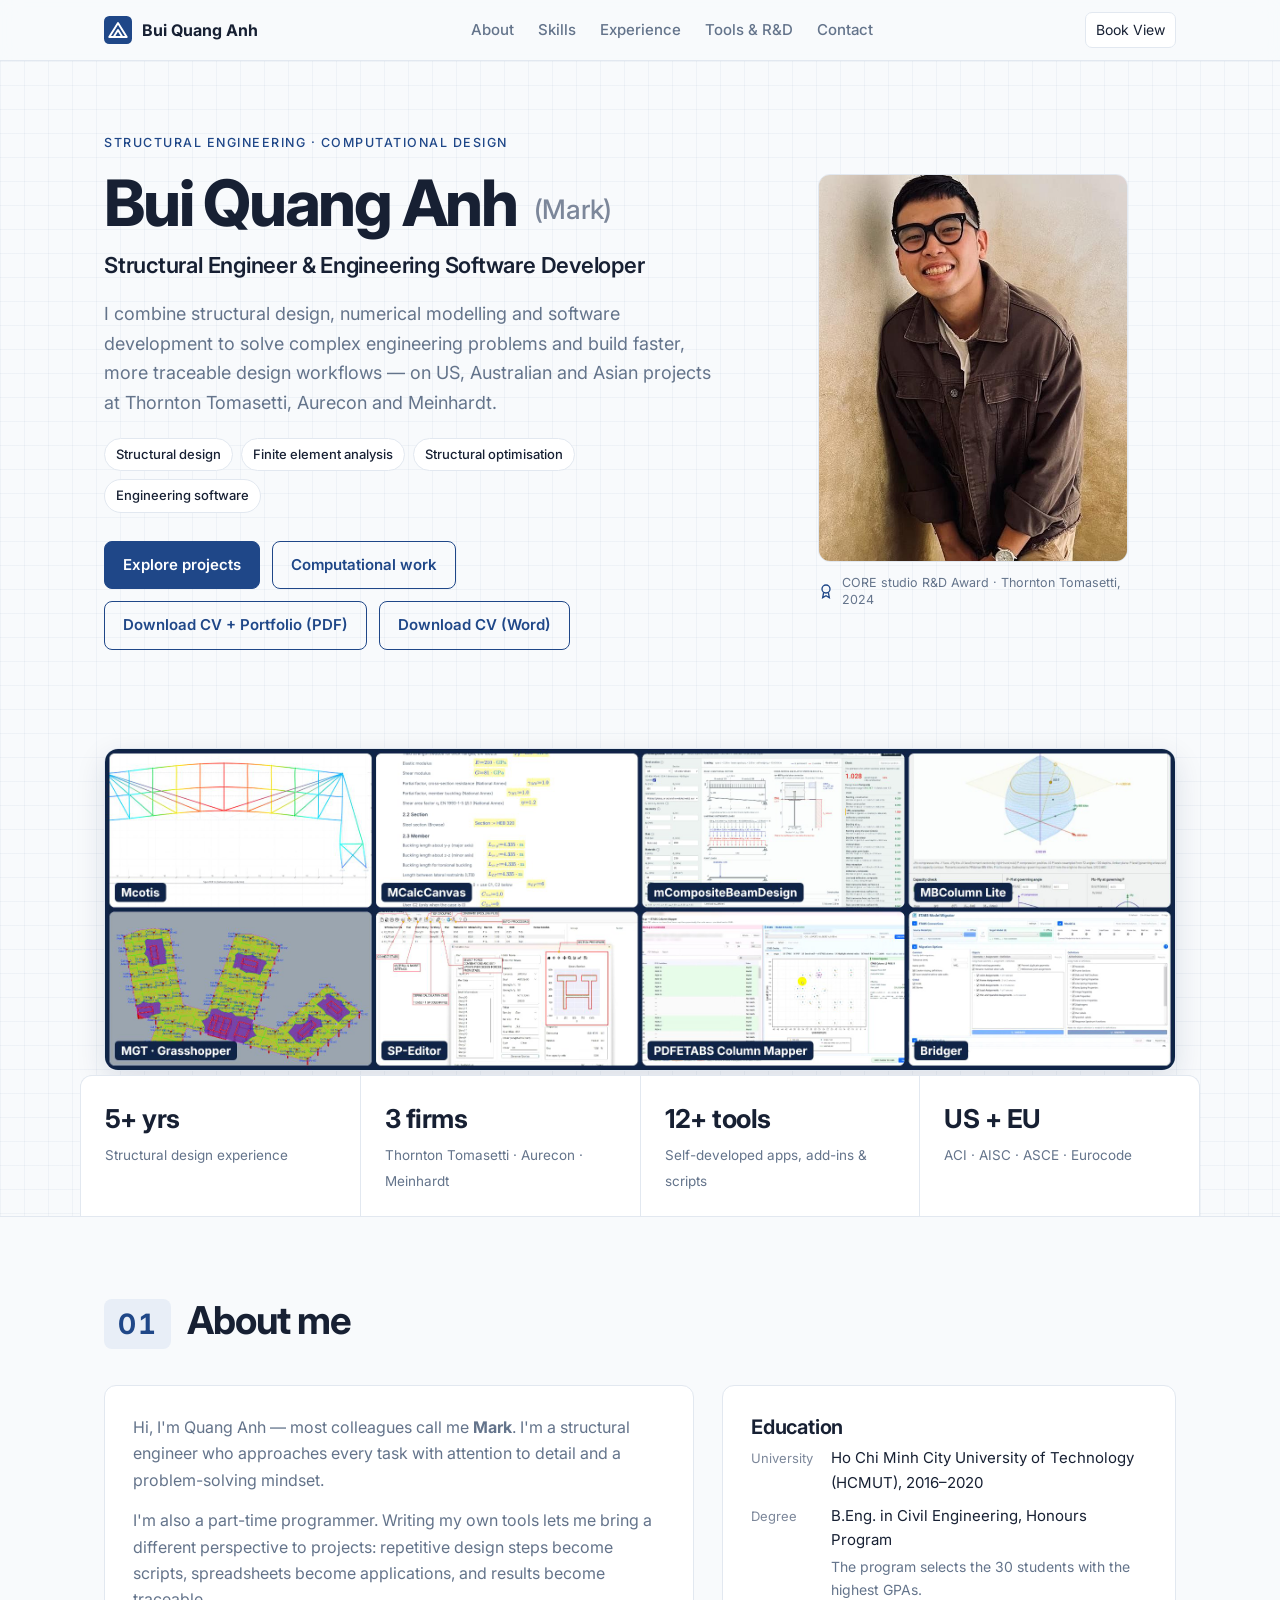
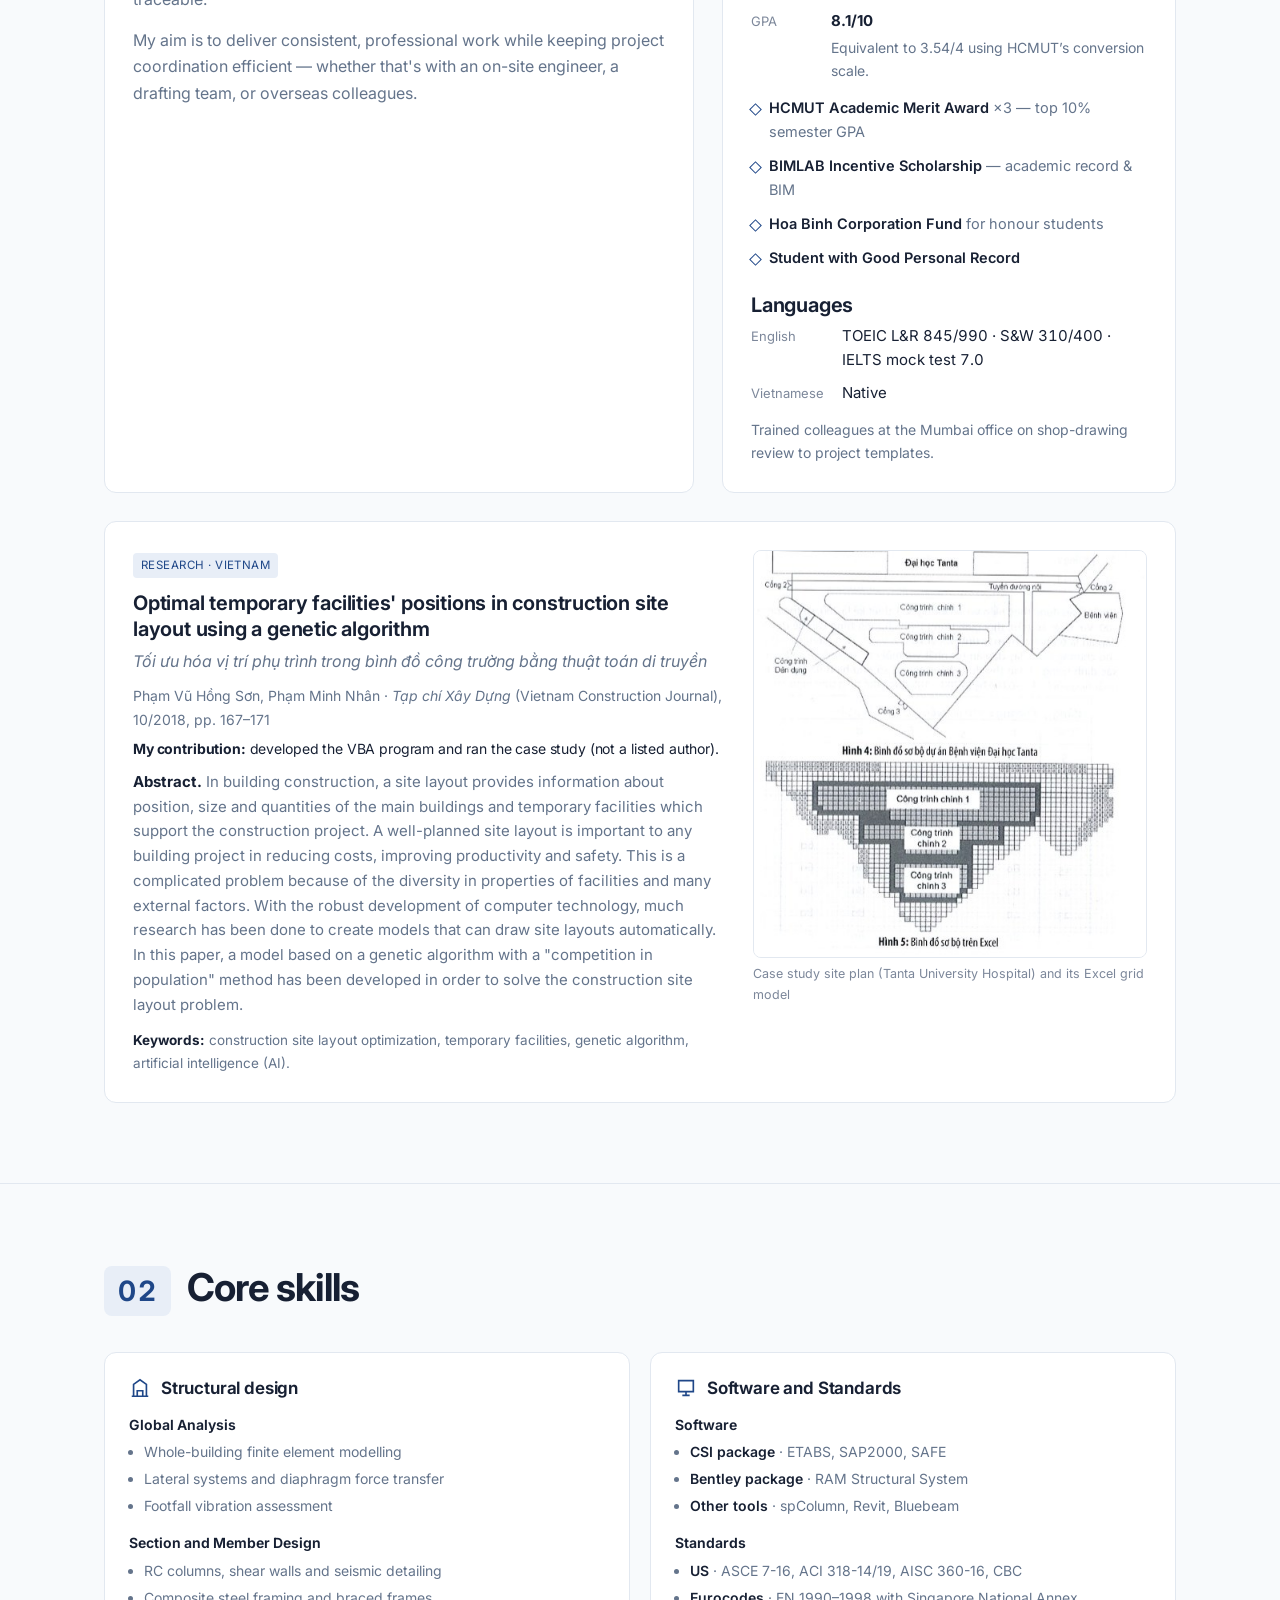
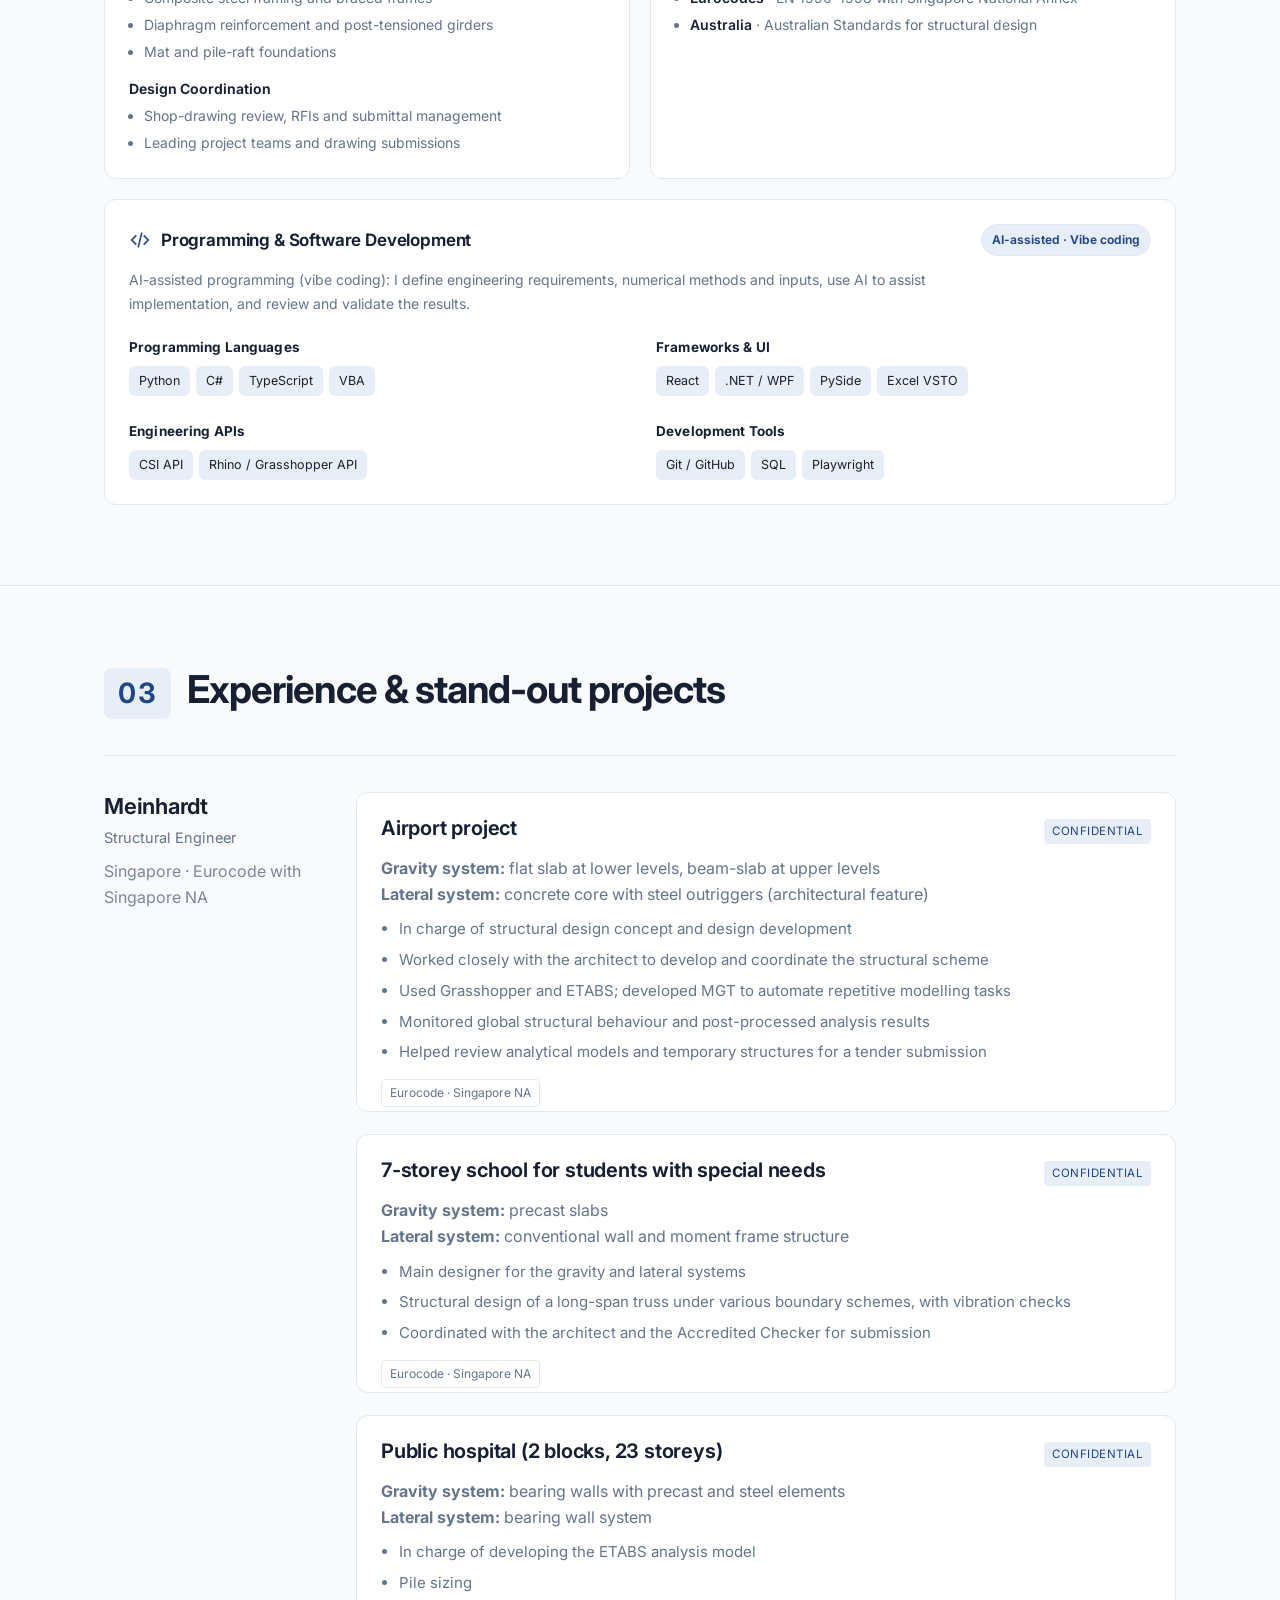
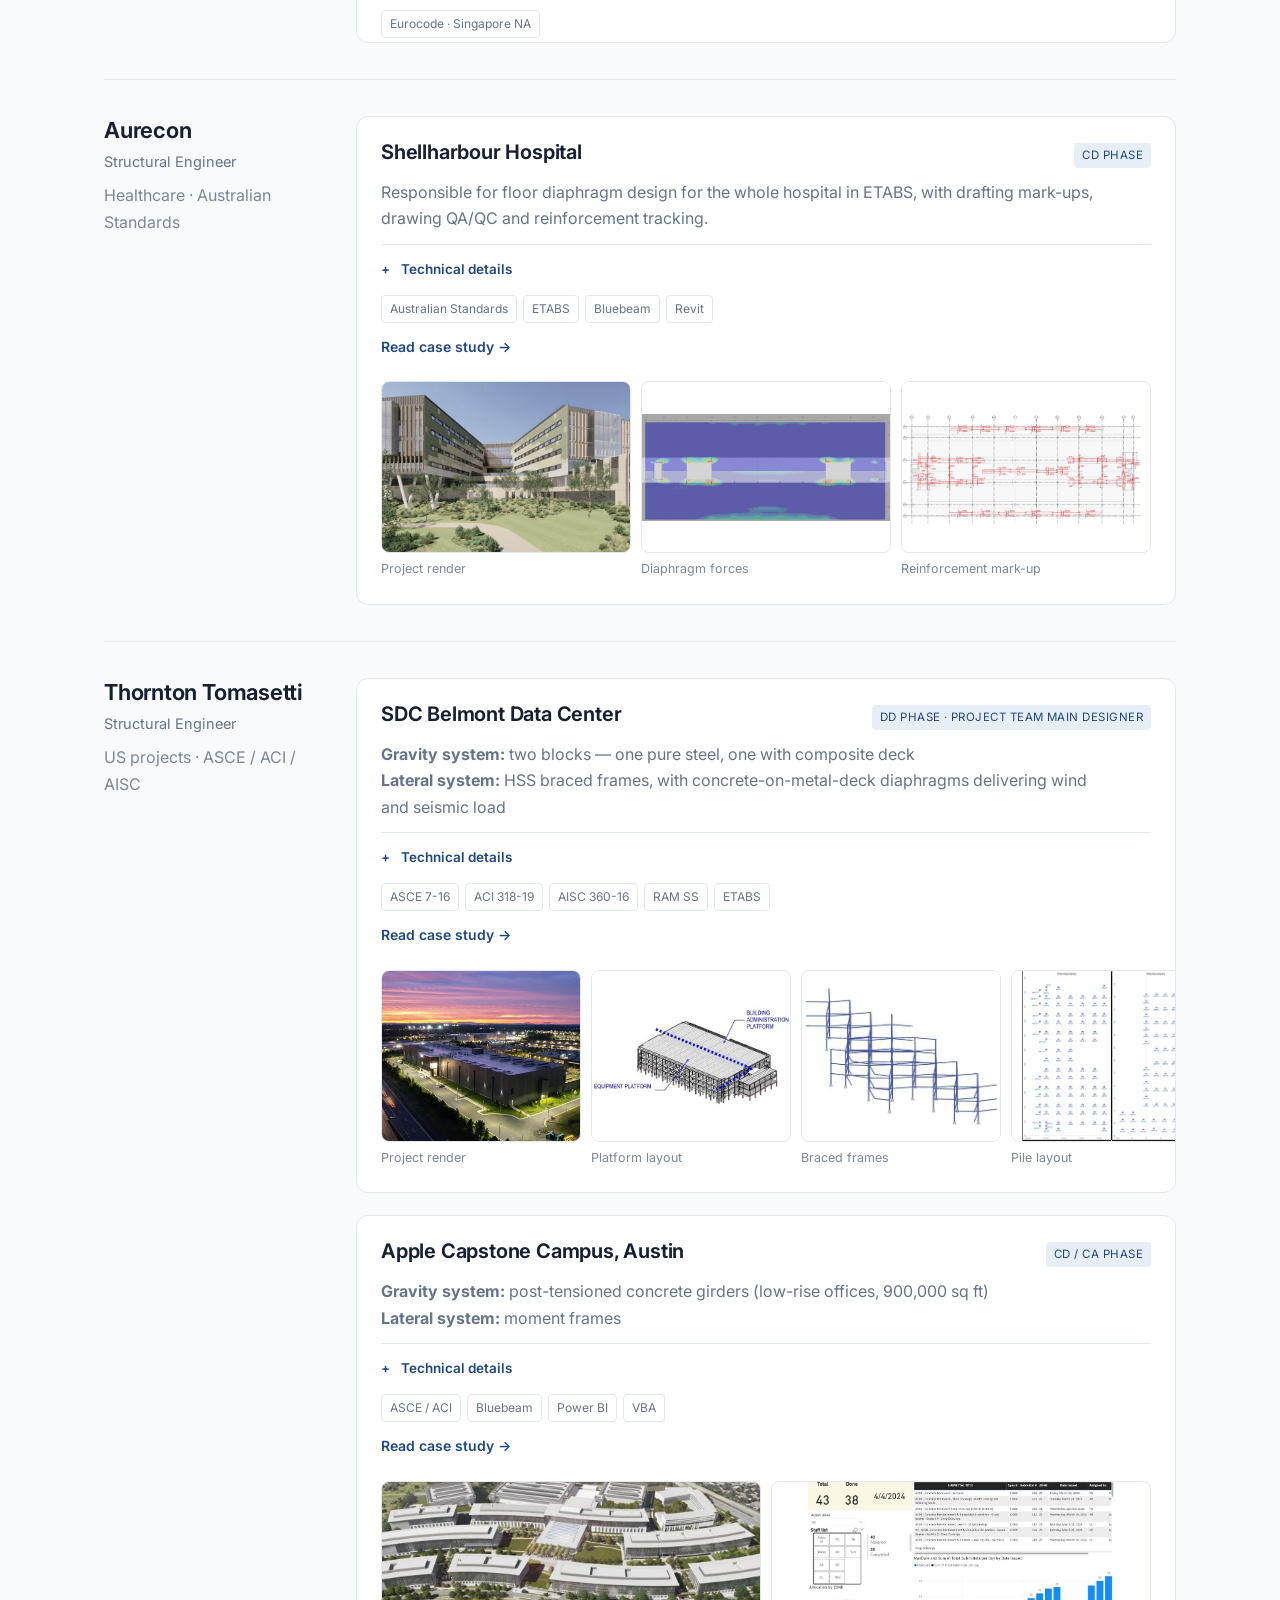
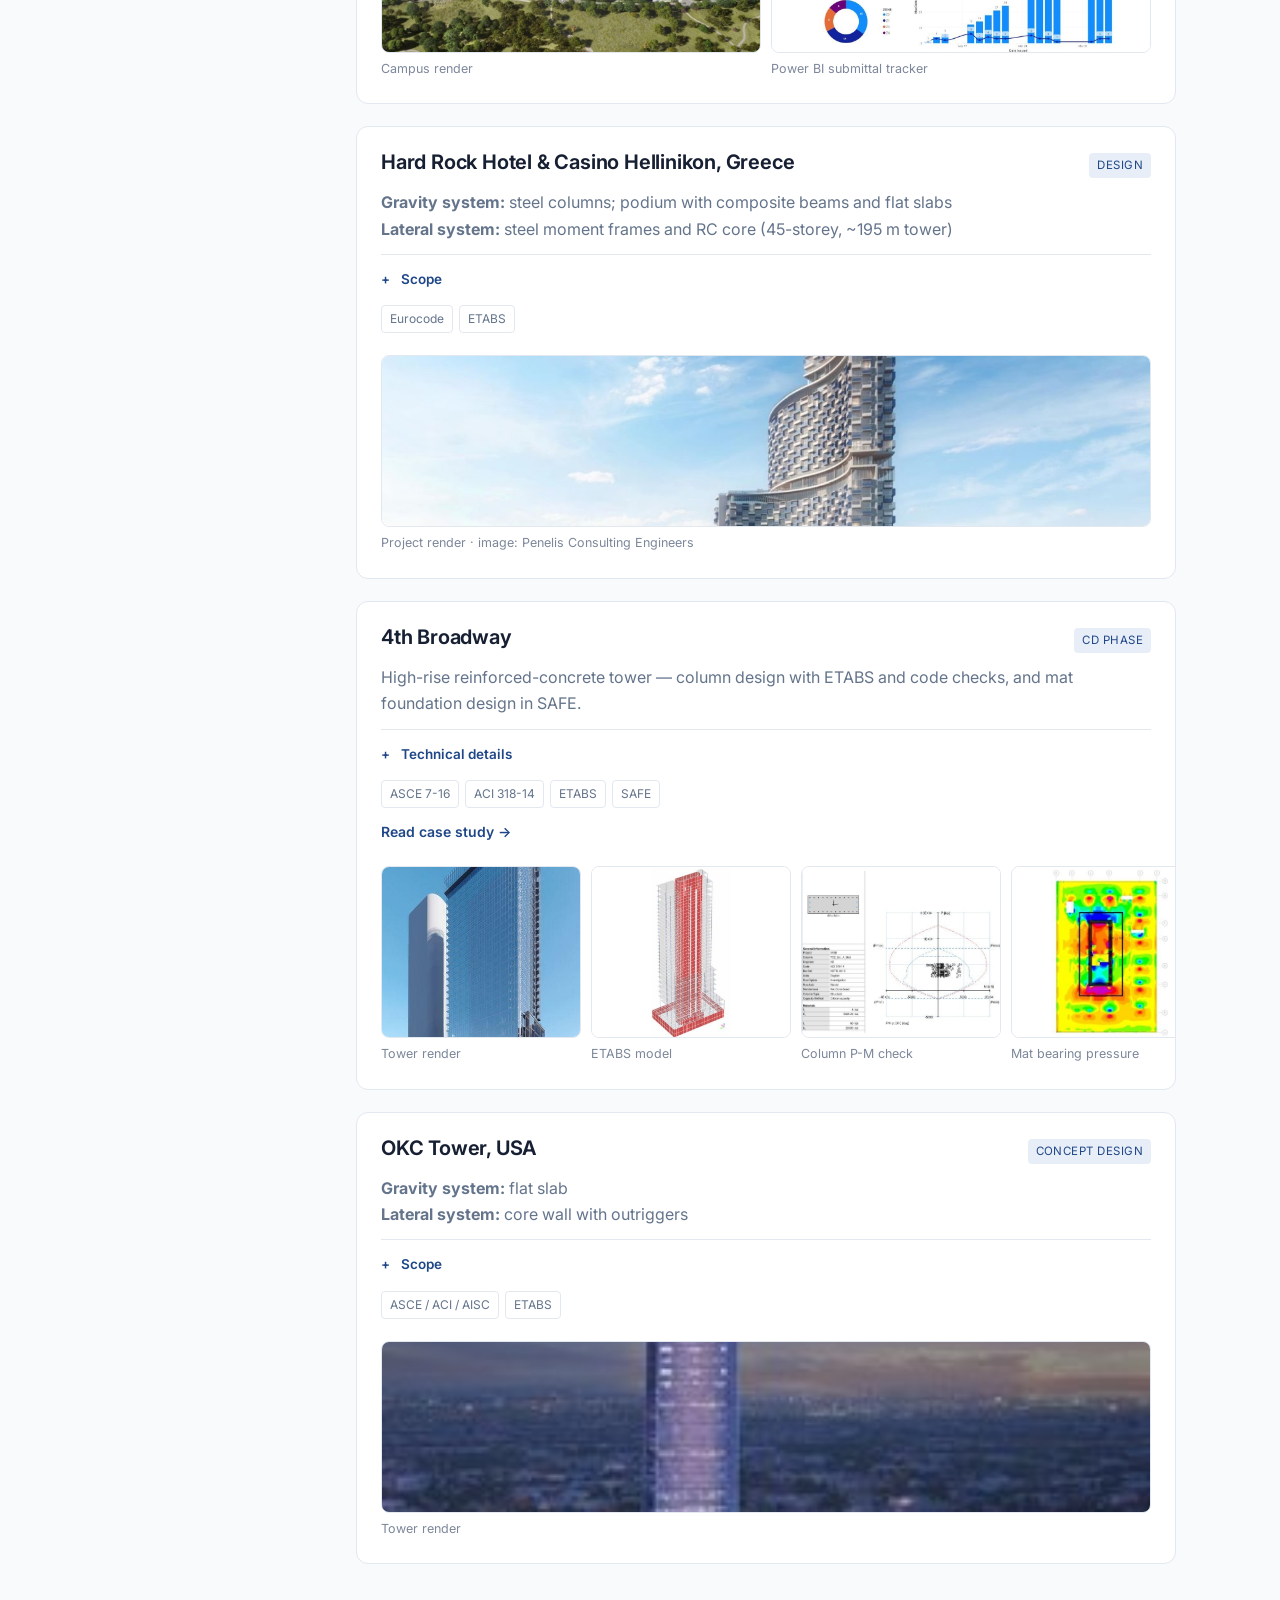
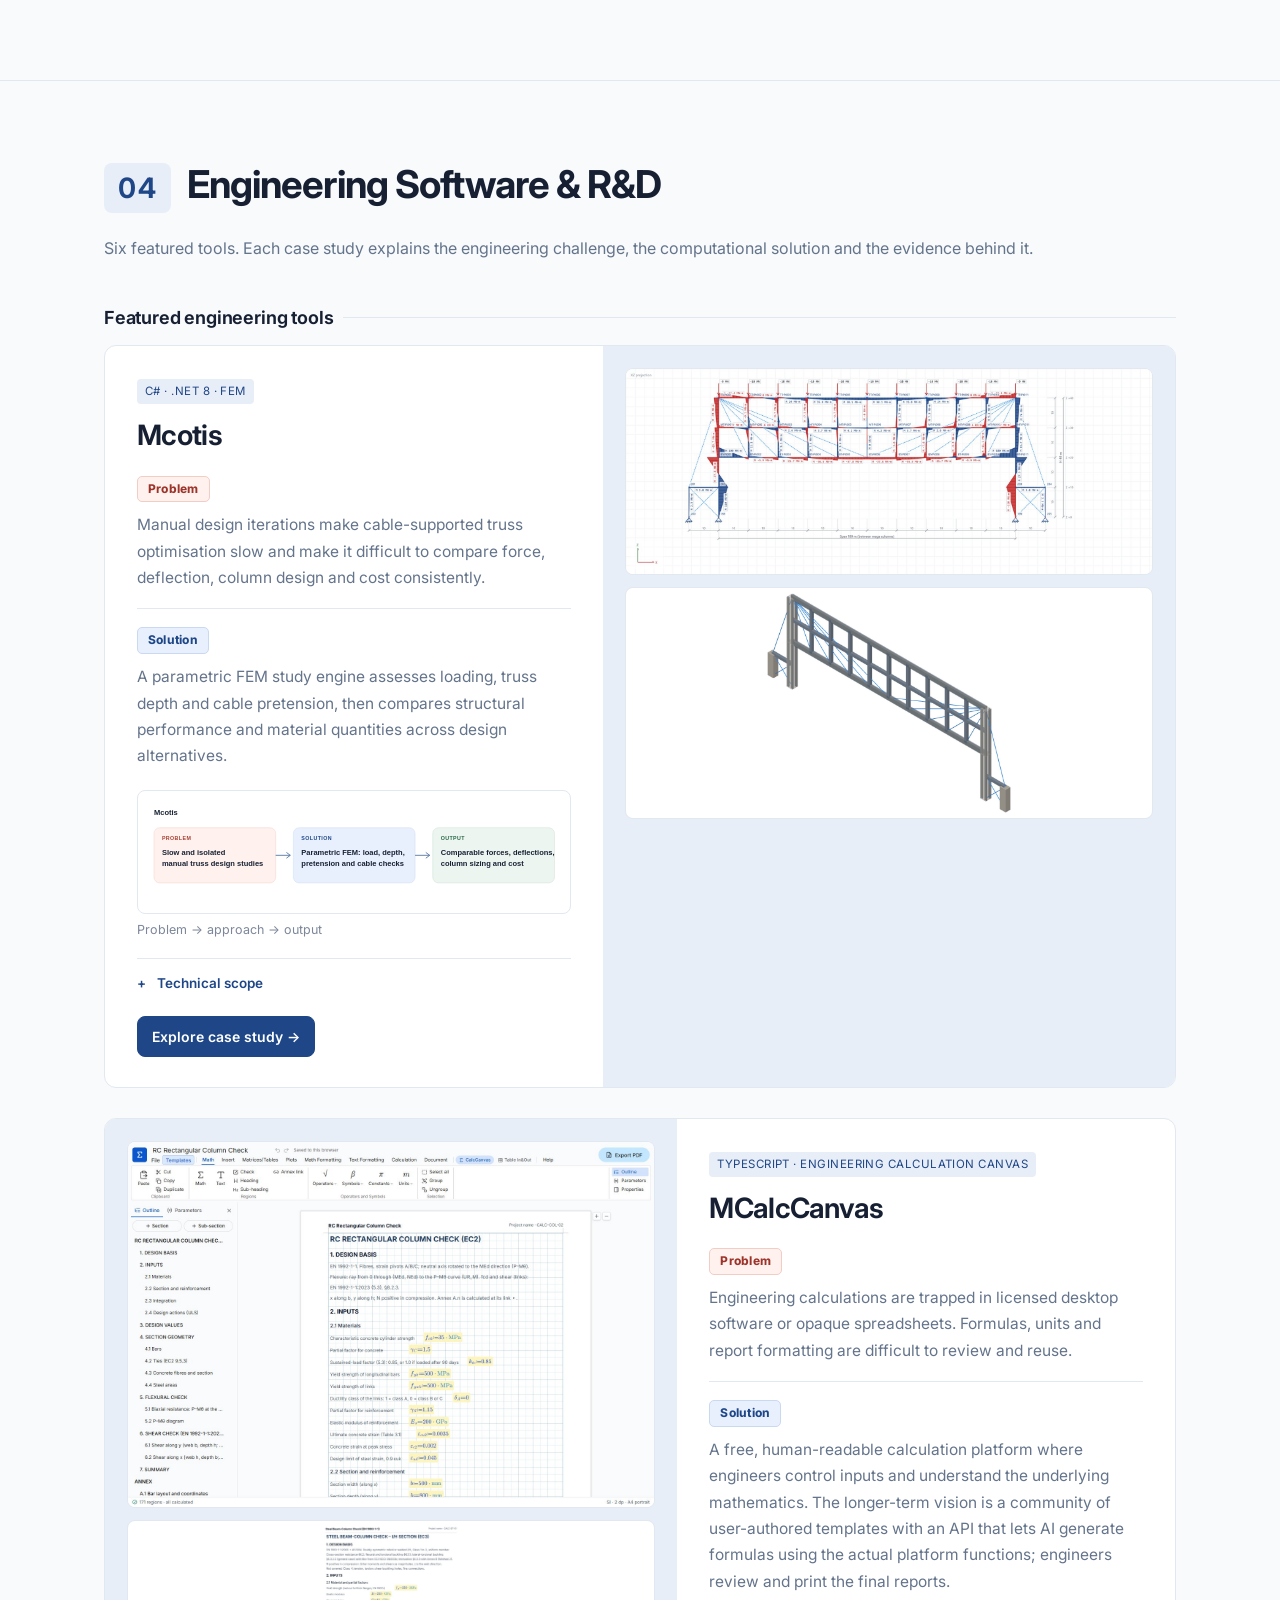
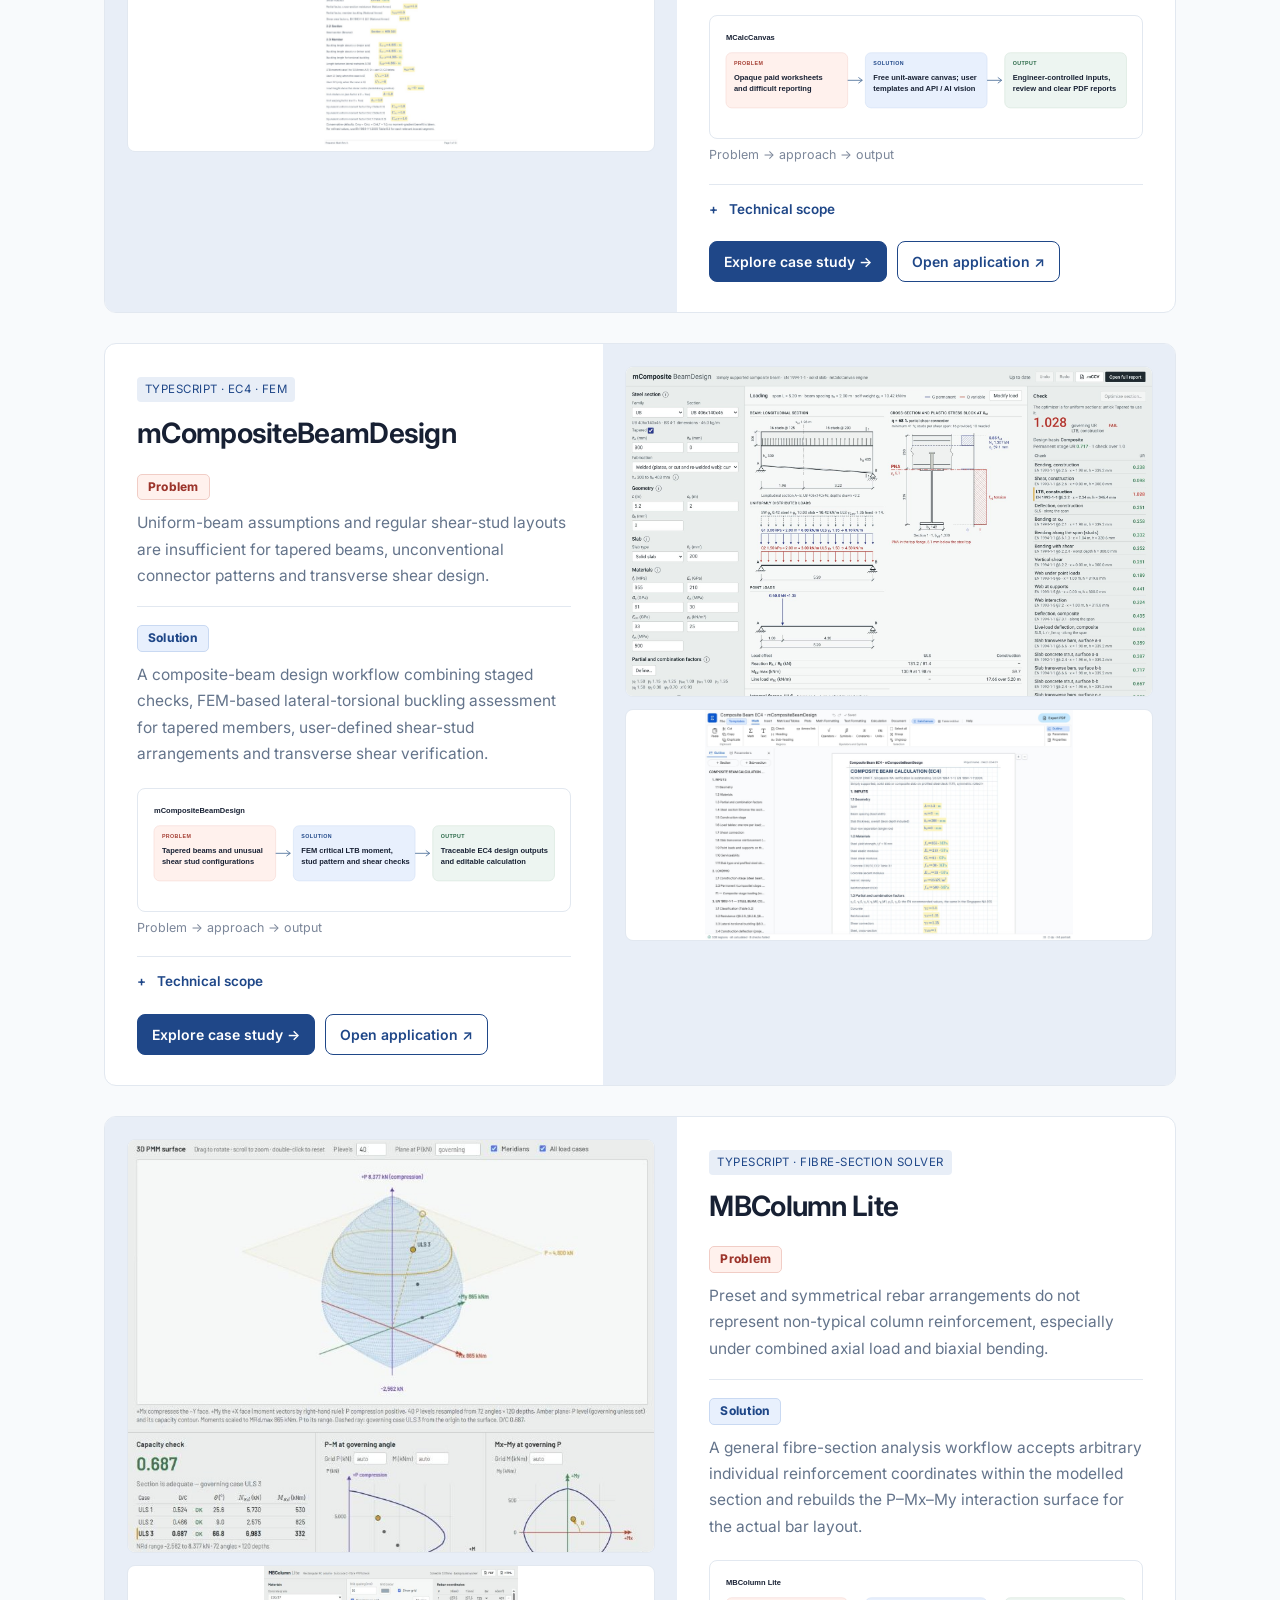
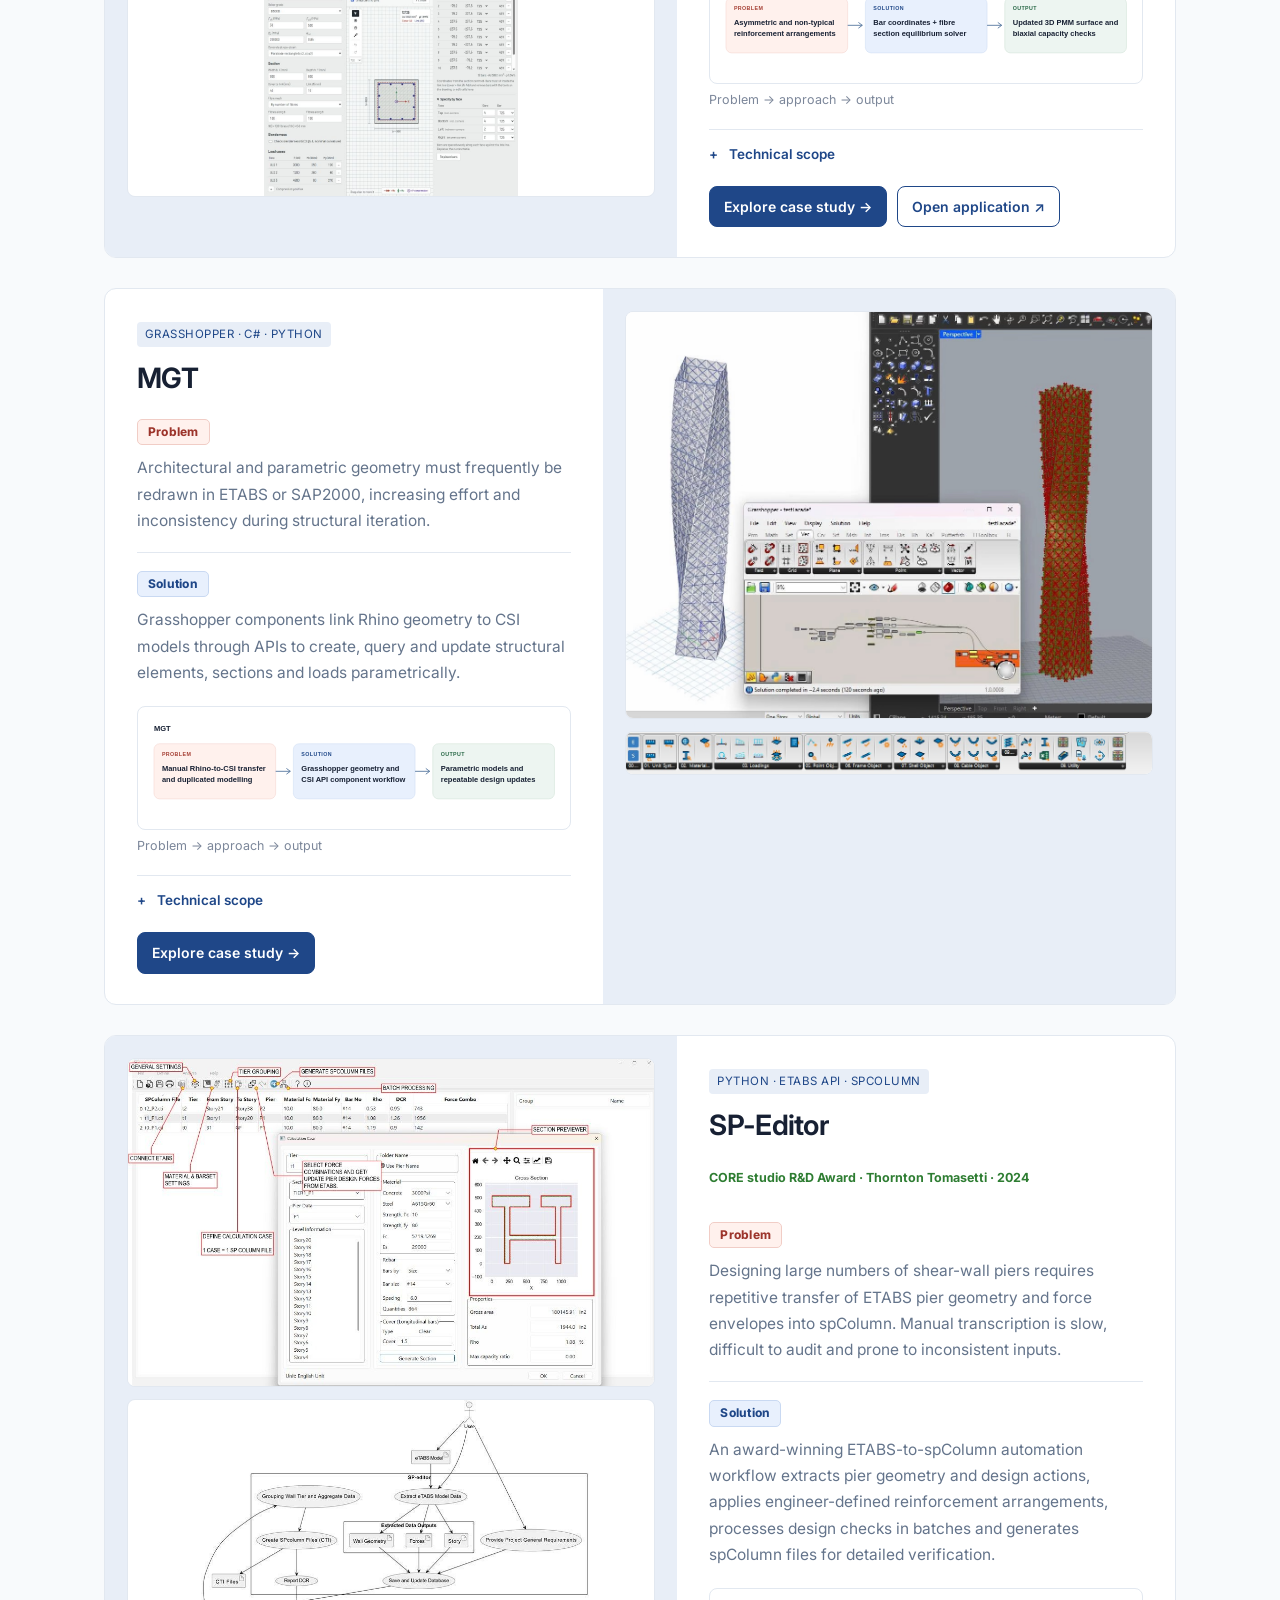
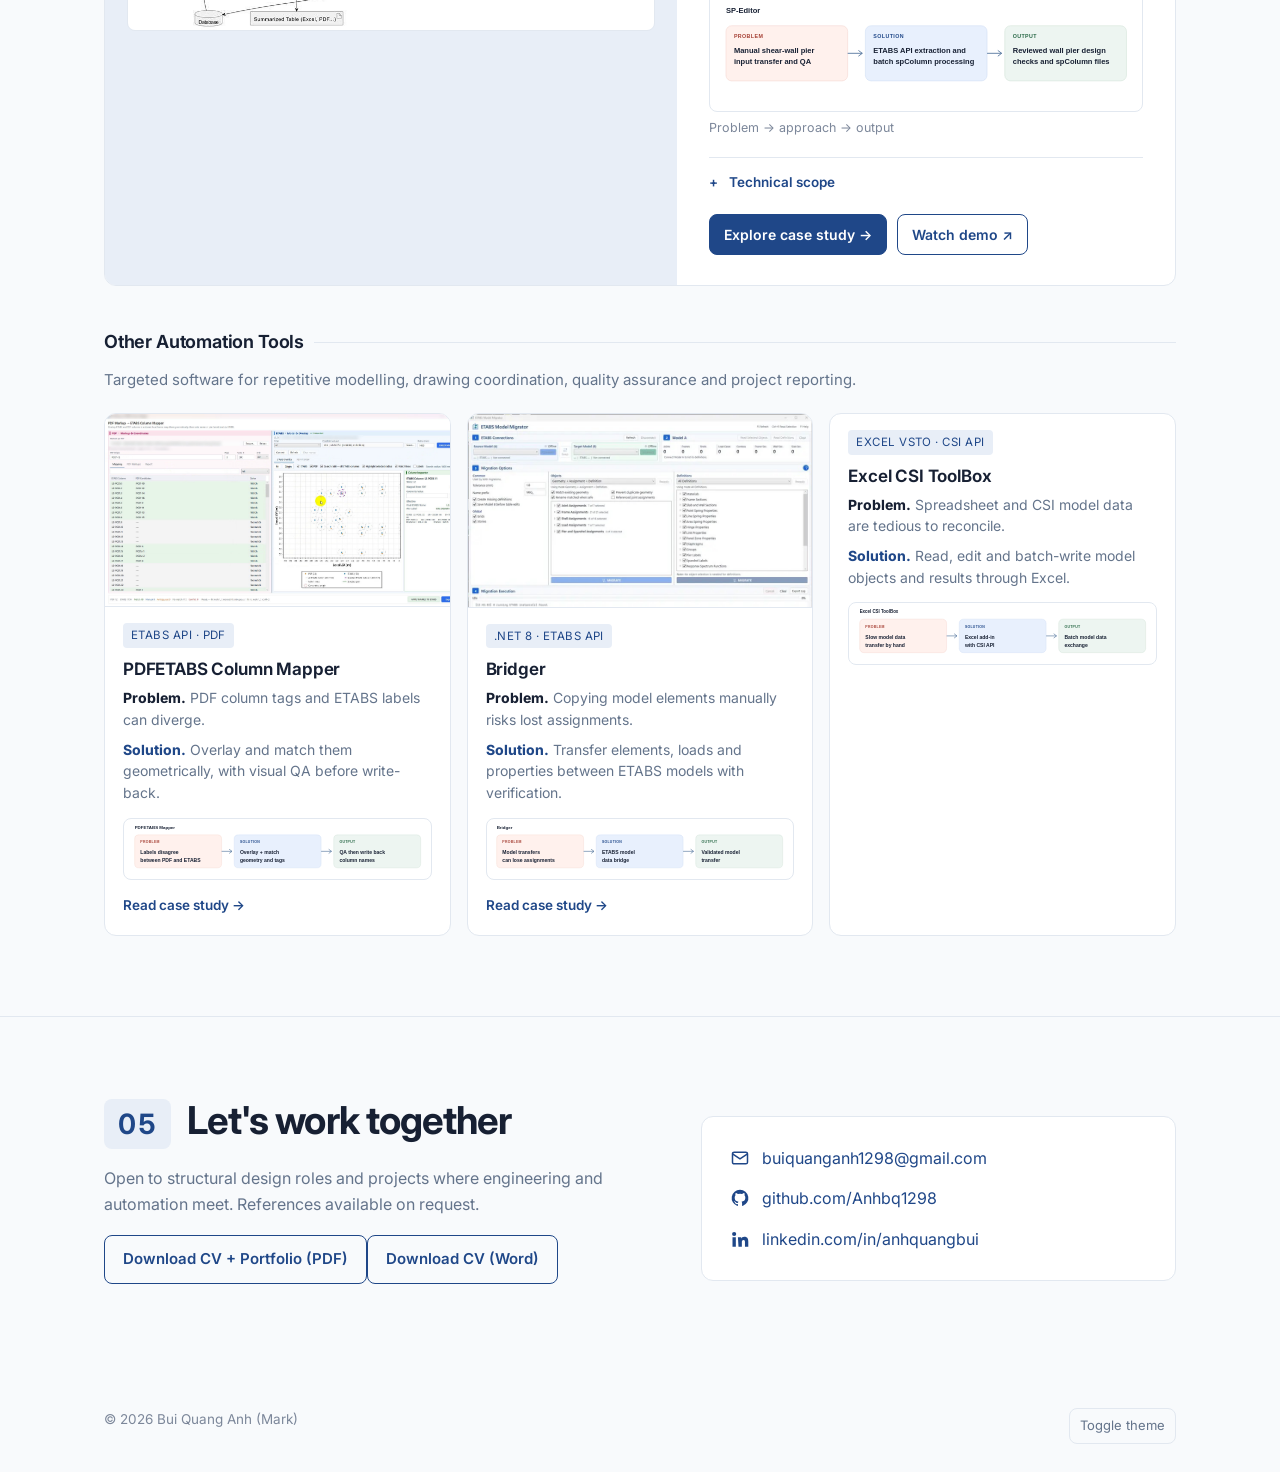
==== commit 2a59a289: "OKC gravity flat slab; Hard Rock lateral steel moment frames + RC core Co-Authored-By: Claude Sonnet" ====
--- a/index.html
+++ b/index.html
@@ -299,7 +299,7 @@
         <article class="card proj">
           <div class="proj-head">
             <div class="ph"><h3>Hard Rock Hotel &amp; Casino Hellinikon, Greece</h3><span class="badge">Design</span></div>
-            <p class="desc"><b>Gravity system:</b> steel columns; podium with composite beams and flat slabs<br><b>Lateral system:</b> RC core (45-storey, ~195 m tower)</p>
+            <p class="desc"><b>Gravity system:</b> steel columns; podium with composite beams and flat slabs<br><b>Lateral system:</b> steel moment frames and RC core (45-storey, ~195 m tower)</p>
             <details class="more"><summary>Scope</summary>
             <ul>
               <li><b>Podium gravity design:</b> composite beams</li>
@@ -344,7 +344,7 @@
         <article class="card proj">
           <div class="proj-head">
             <div class="ph"><h3>OKC Tower, USA</h3><span class="badge">Concept design</span></div>
-            <p class="desc"><b>Lateral system:</b> core wall with outriggers</p>
+            <p class="desc"><b>Gravity system:</b> flat slab<br><b>Lateral system:</b> core wall with outriggers</p>
             <details class="more"><summary>Scope</summary>
             <ul>
               <li><b>Phase:</b> concept design</li>
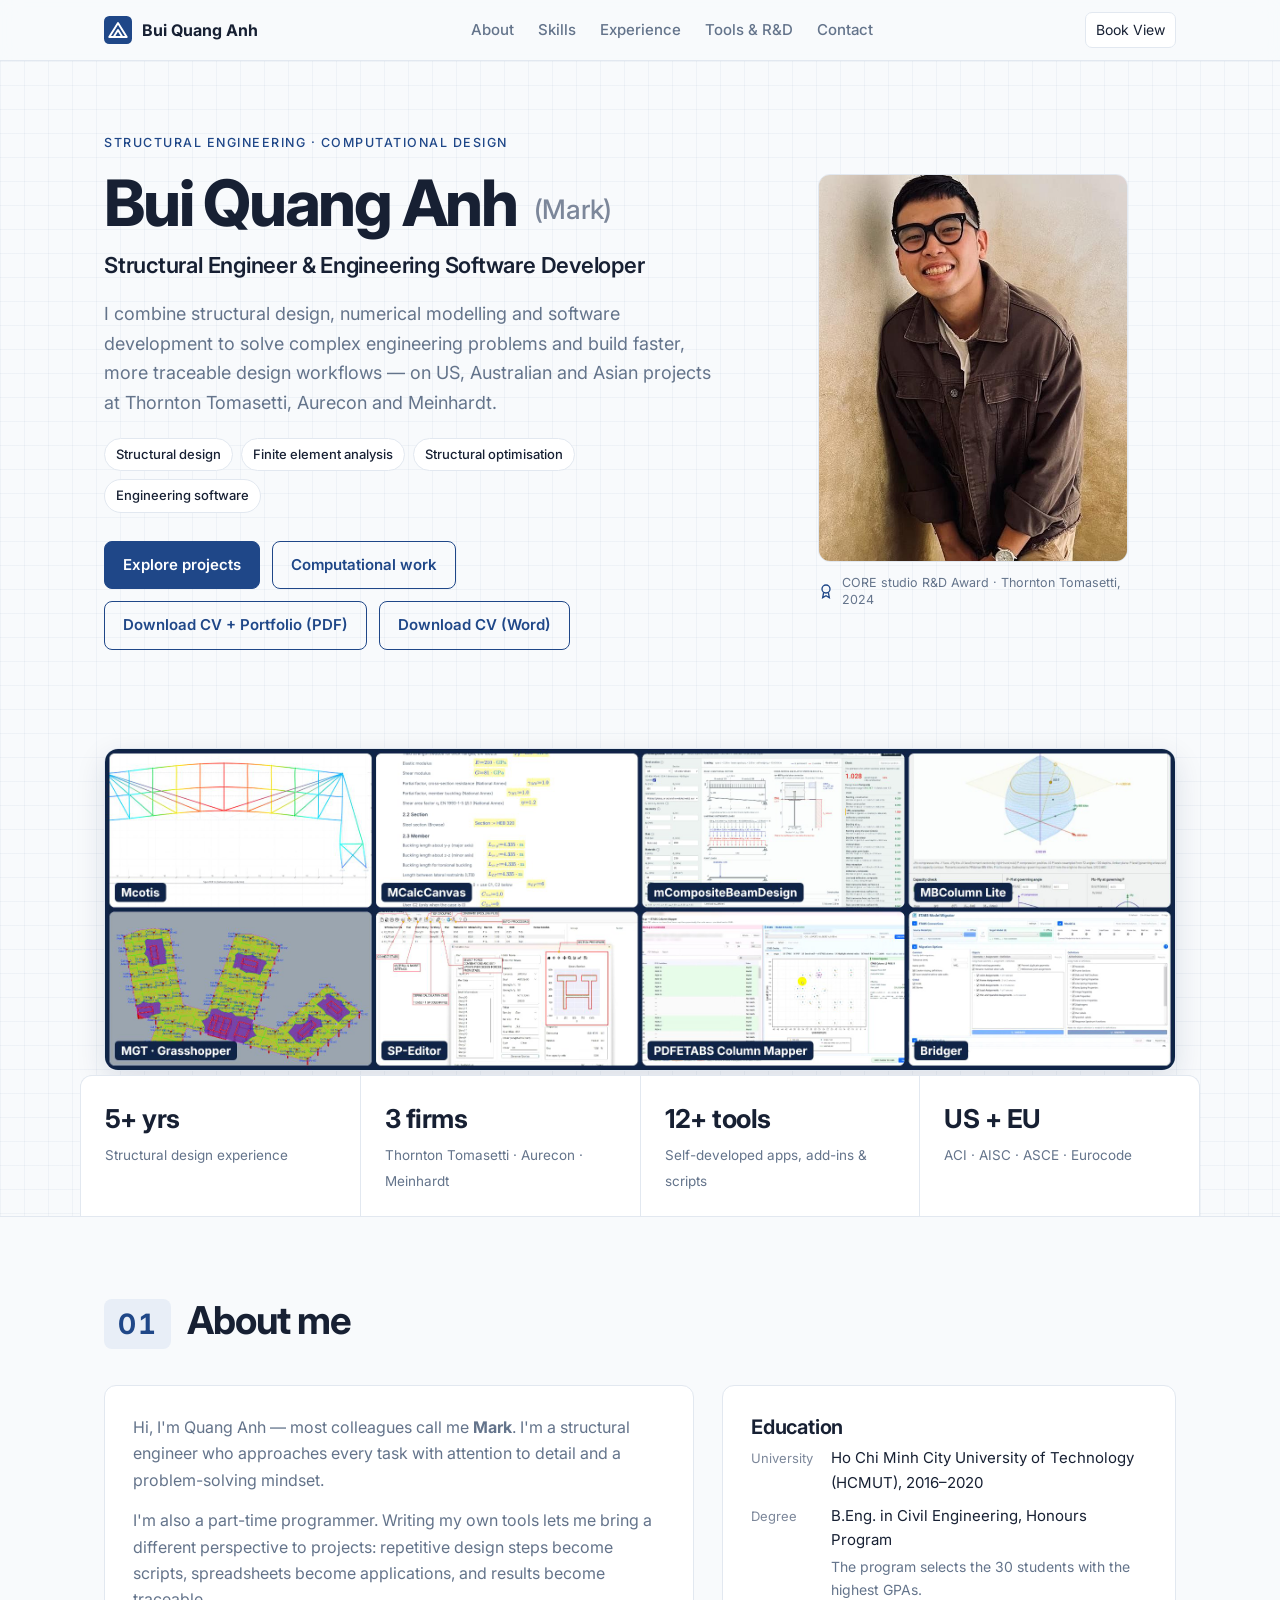
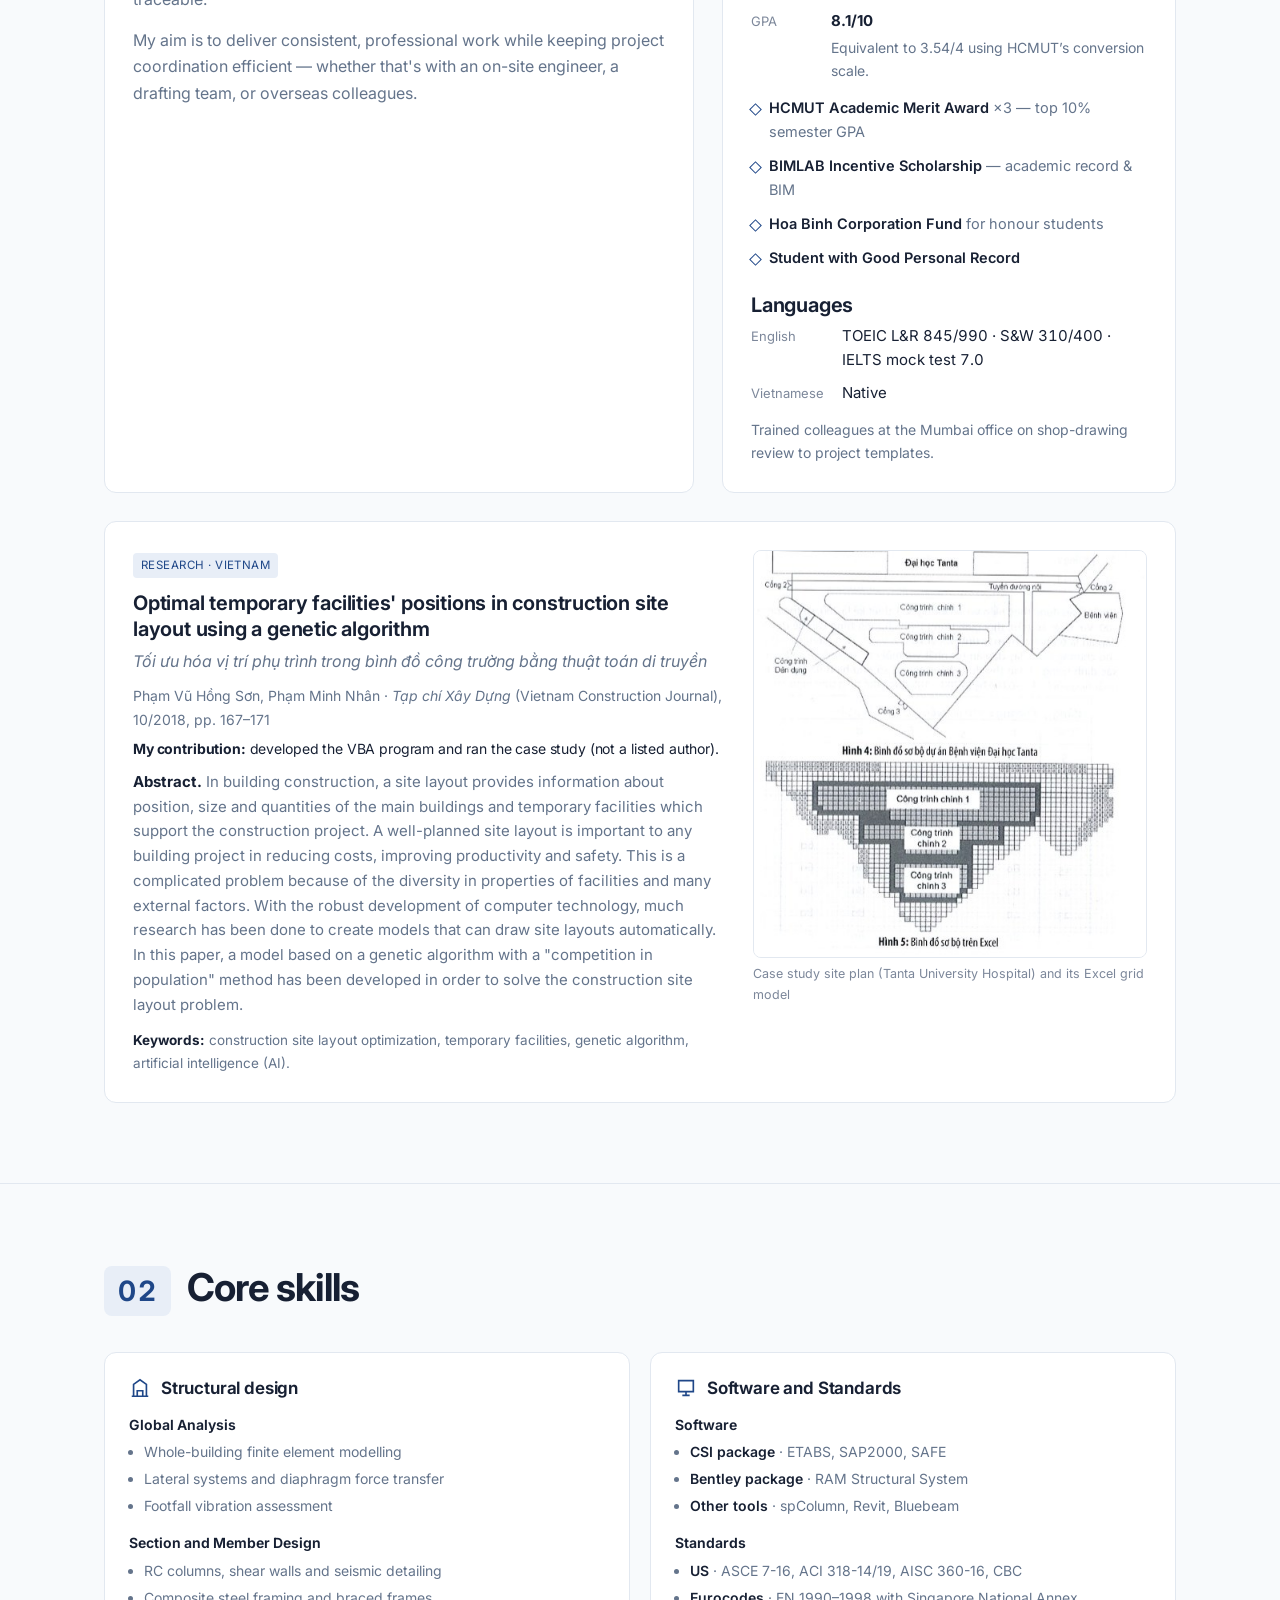
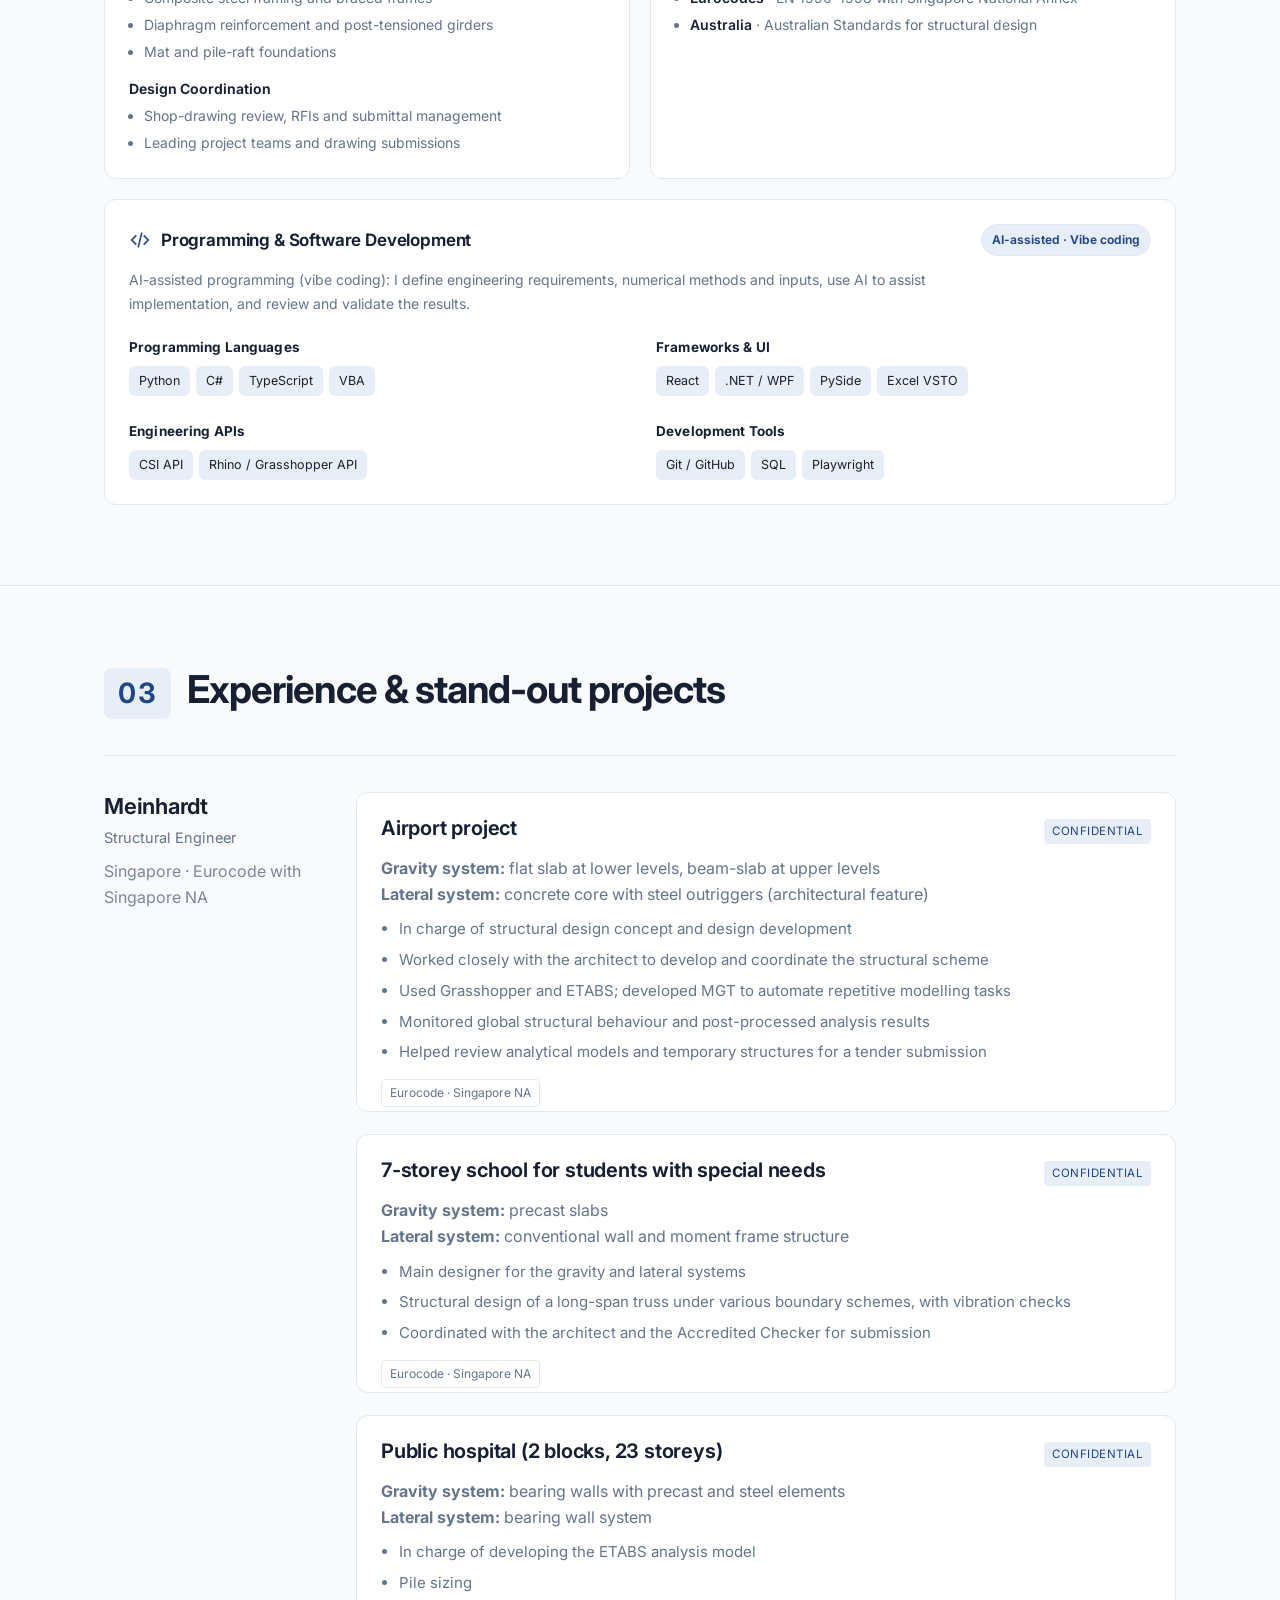
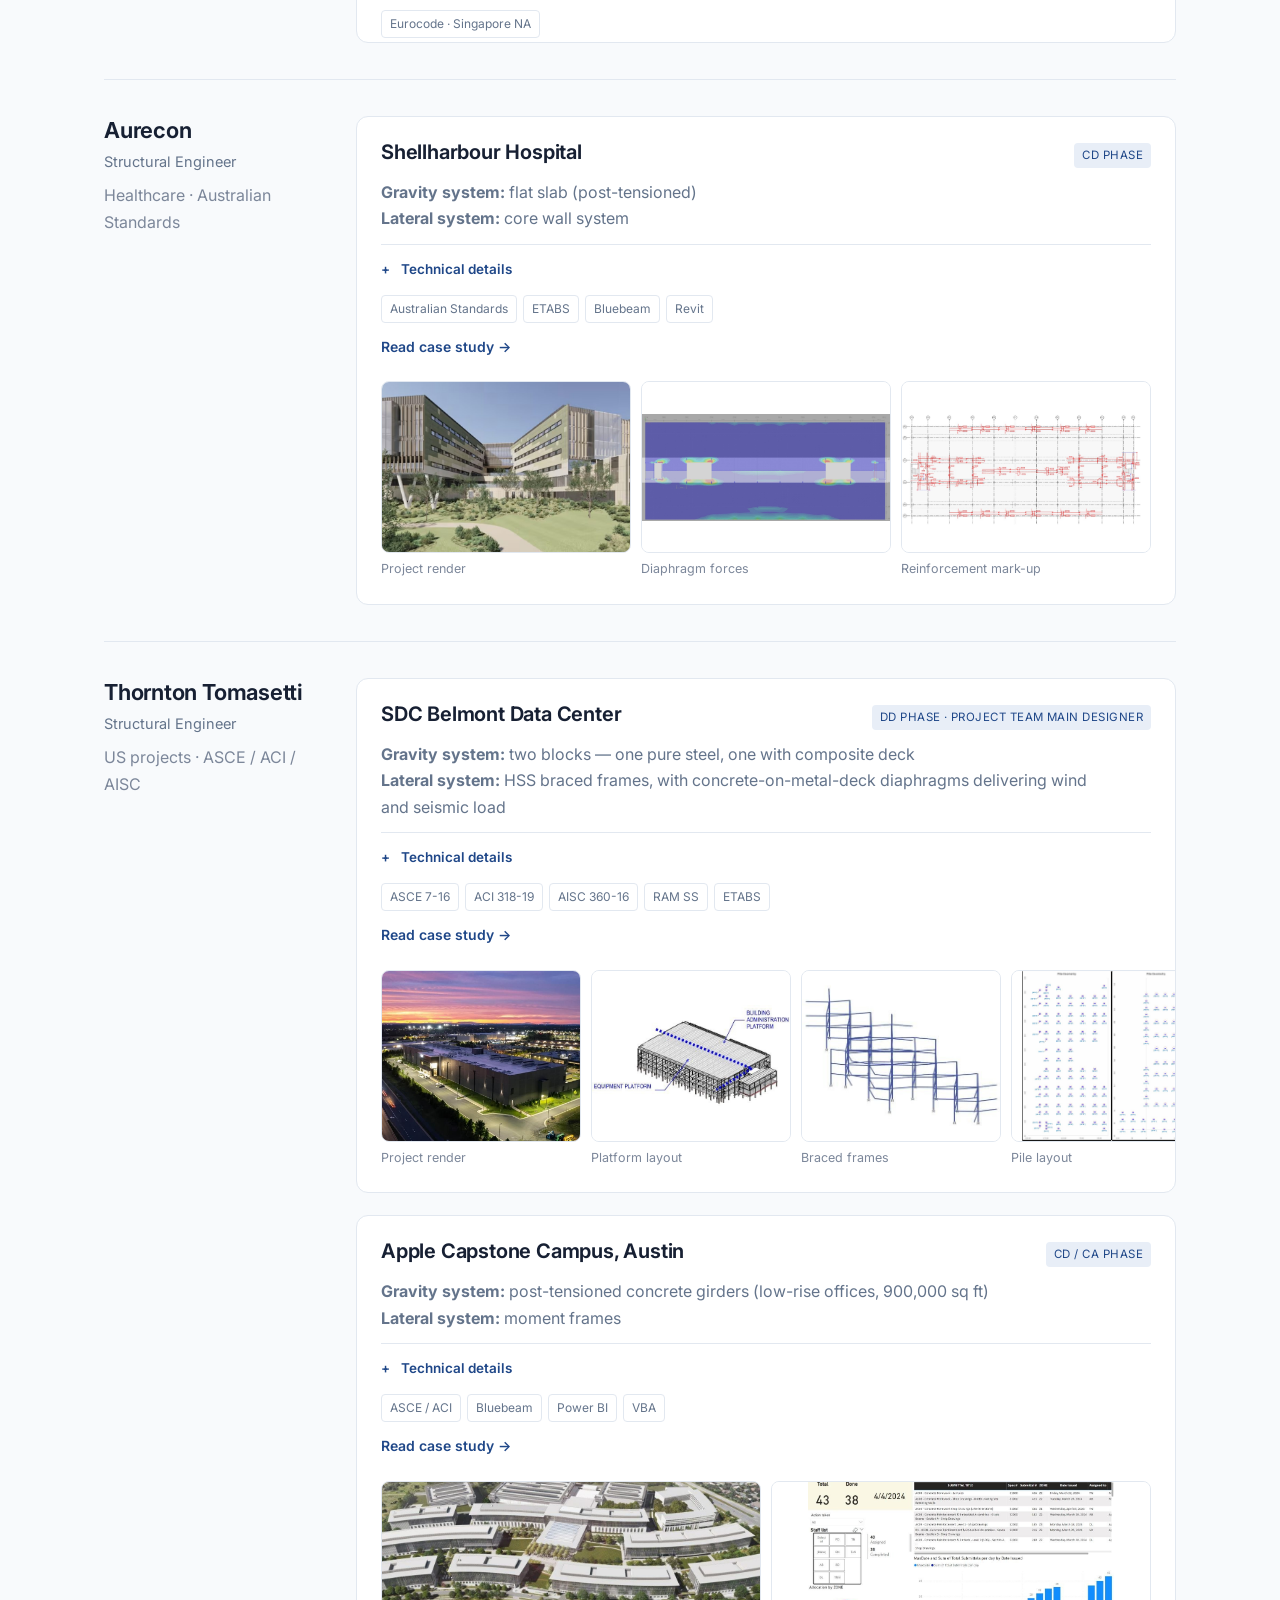
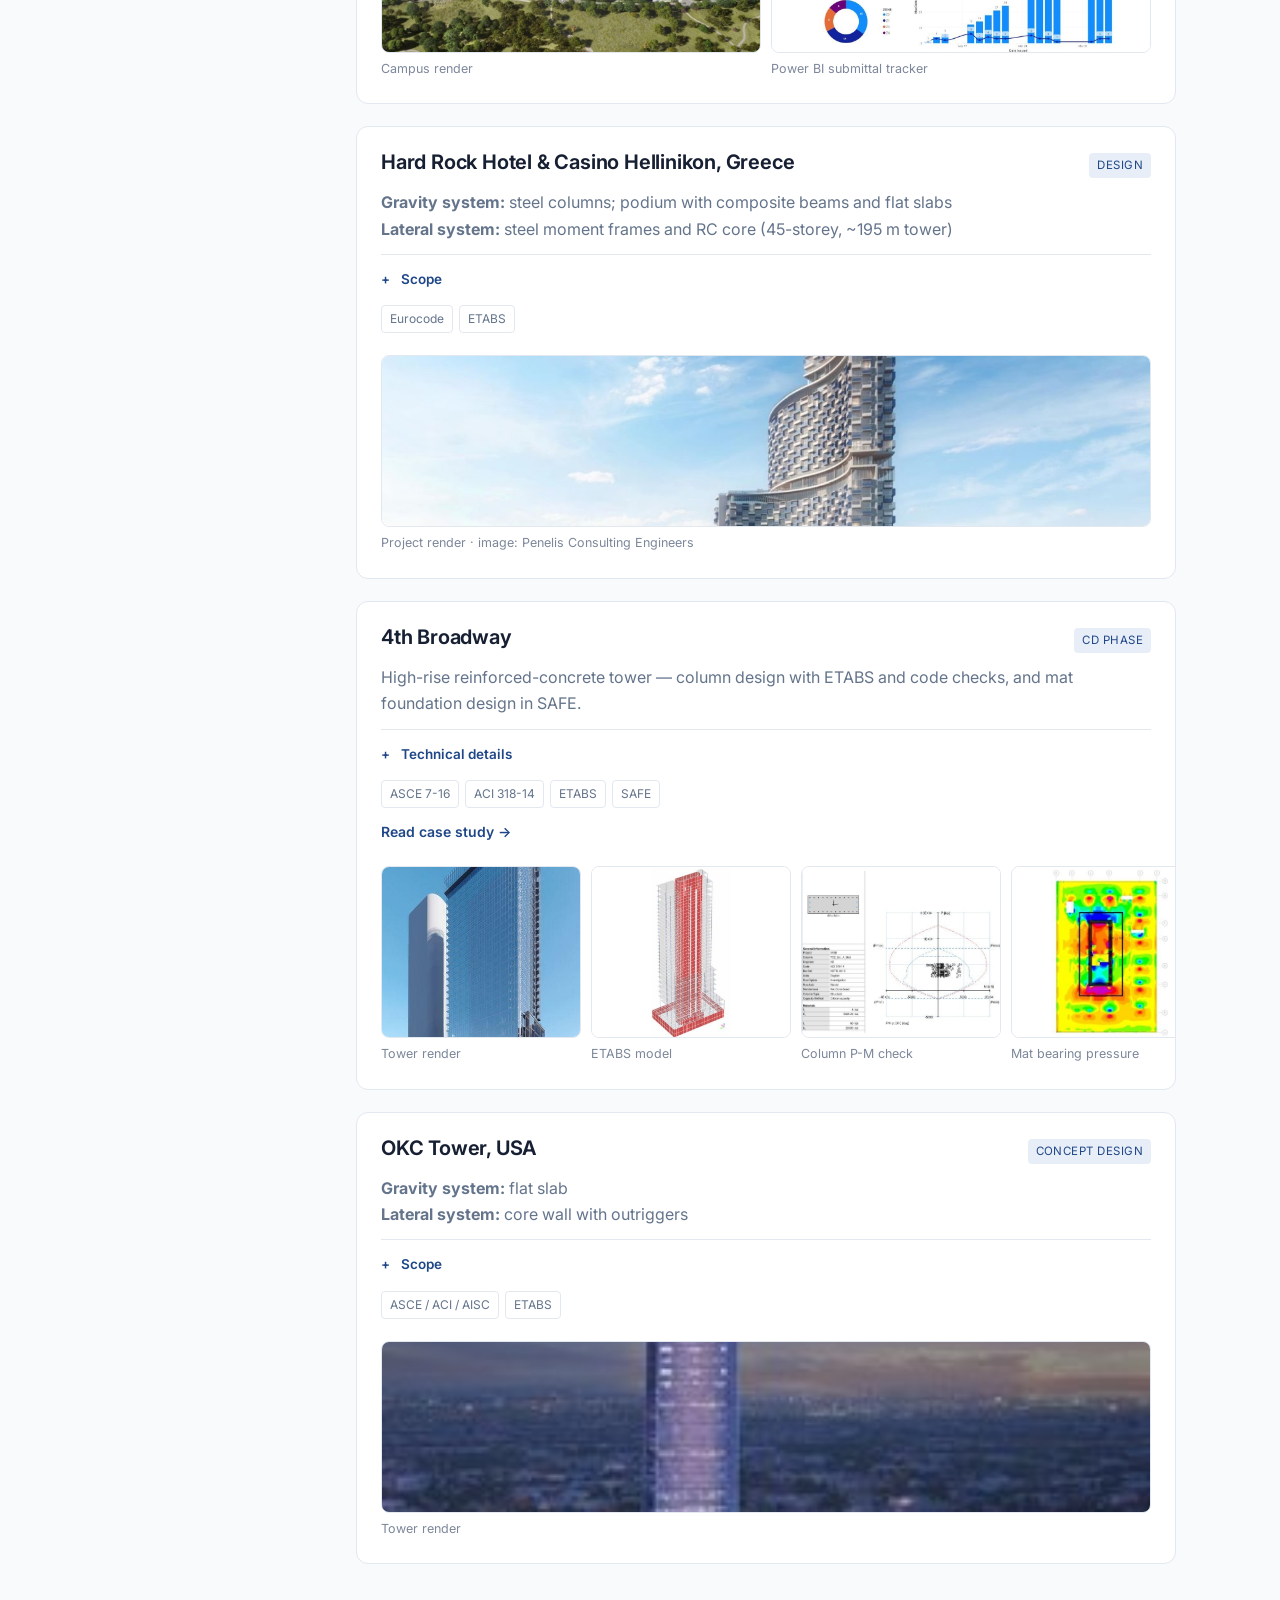
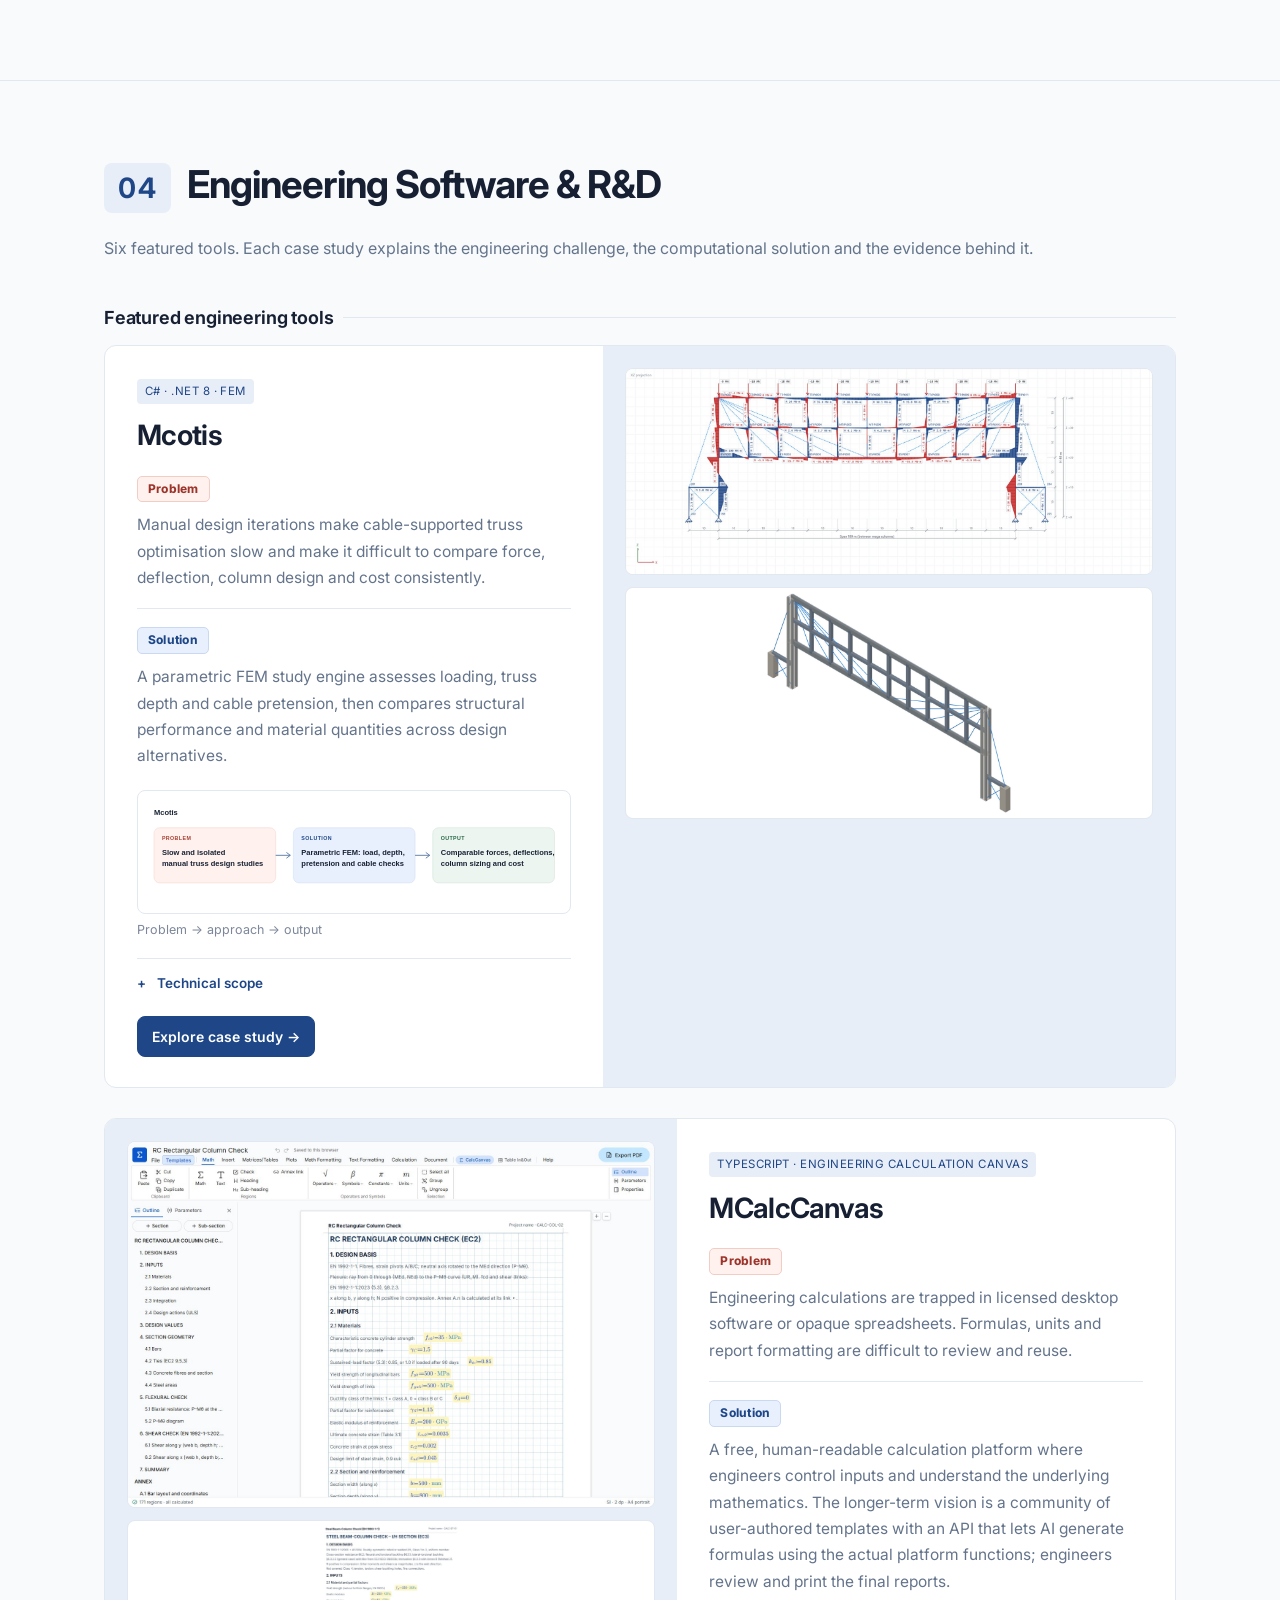
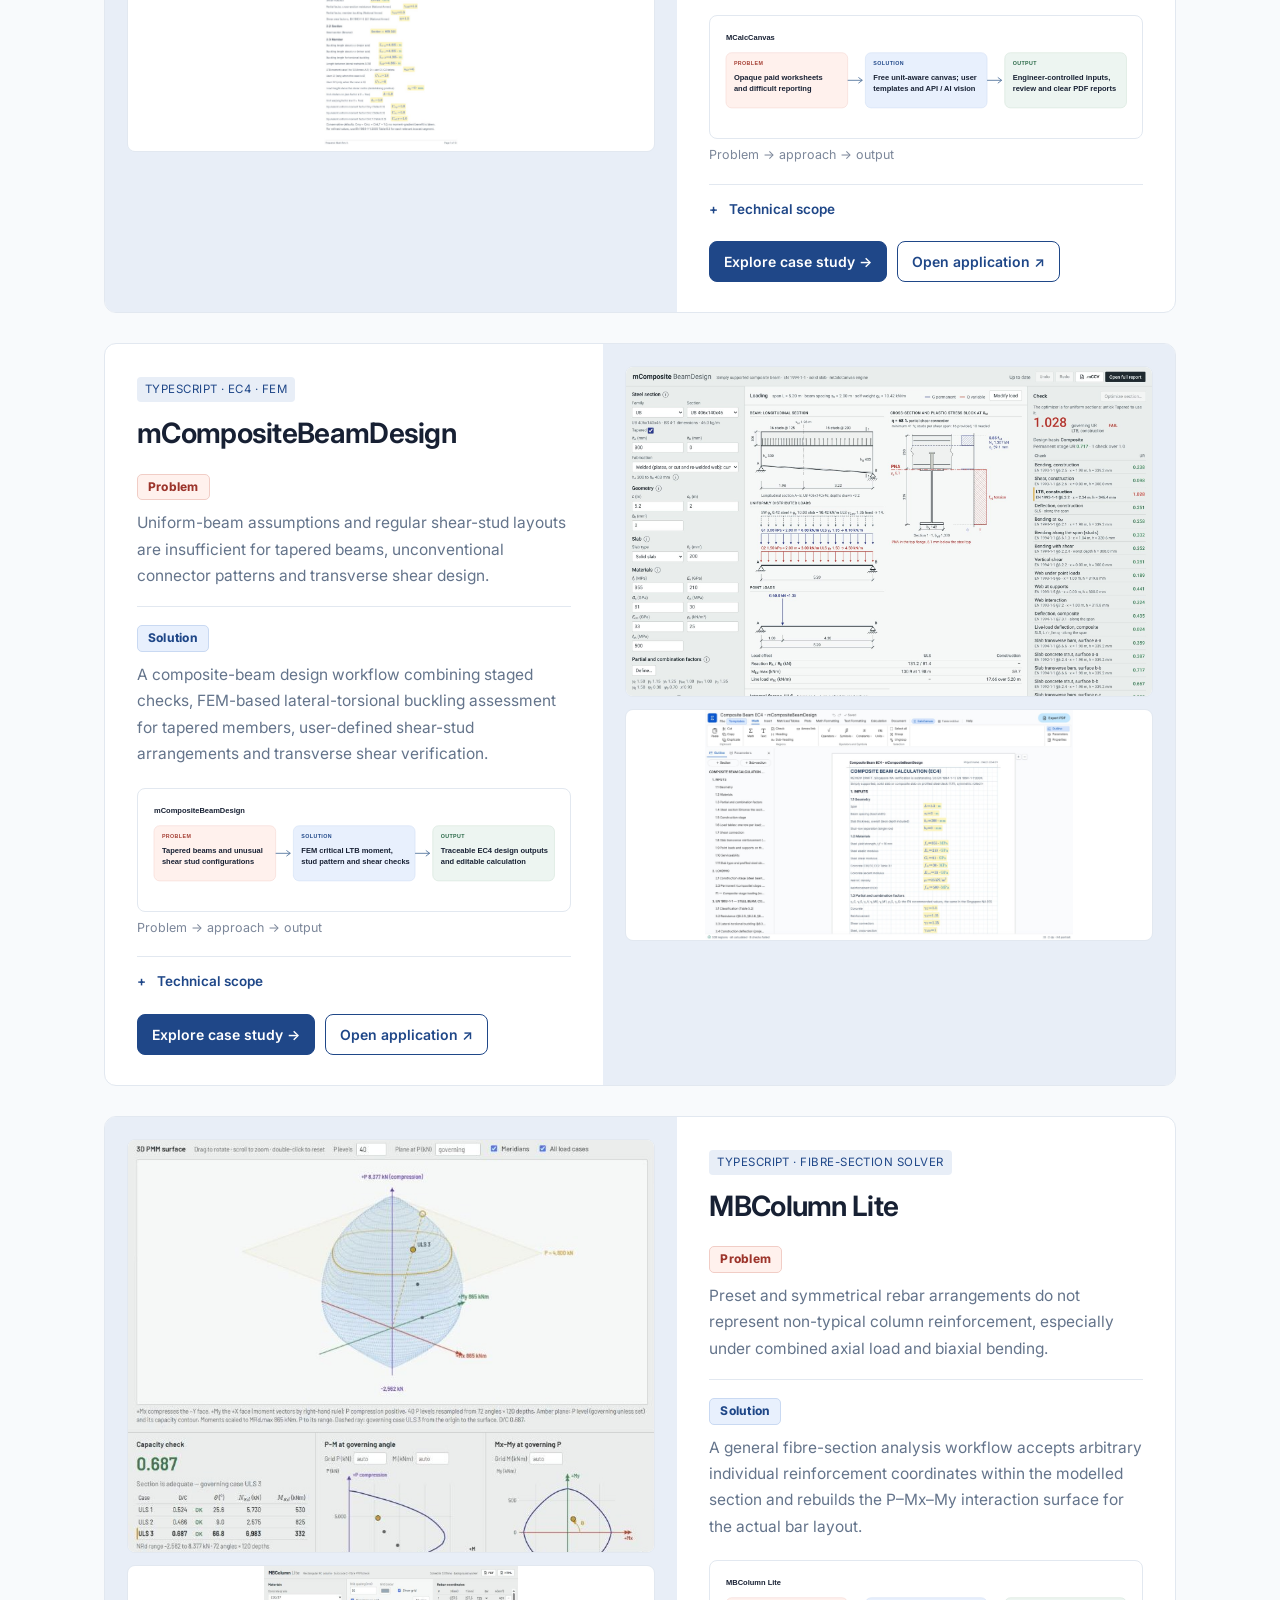
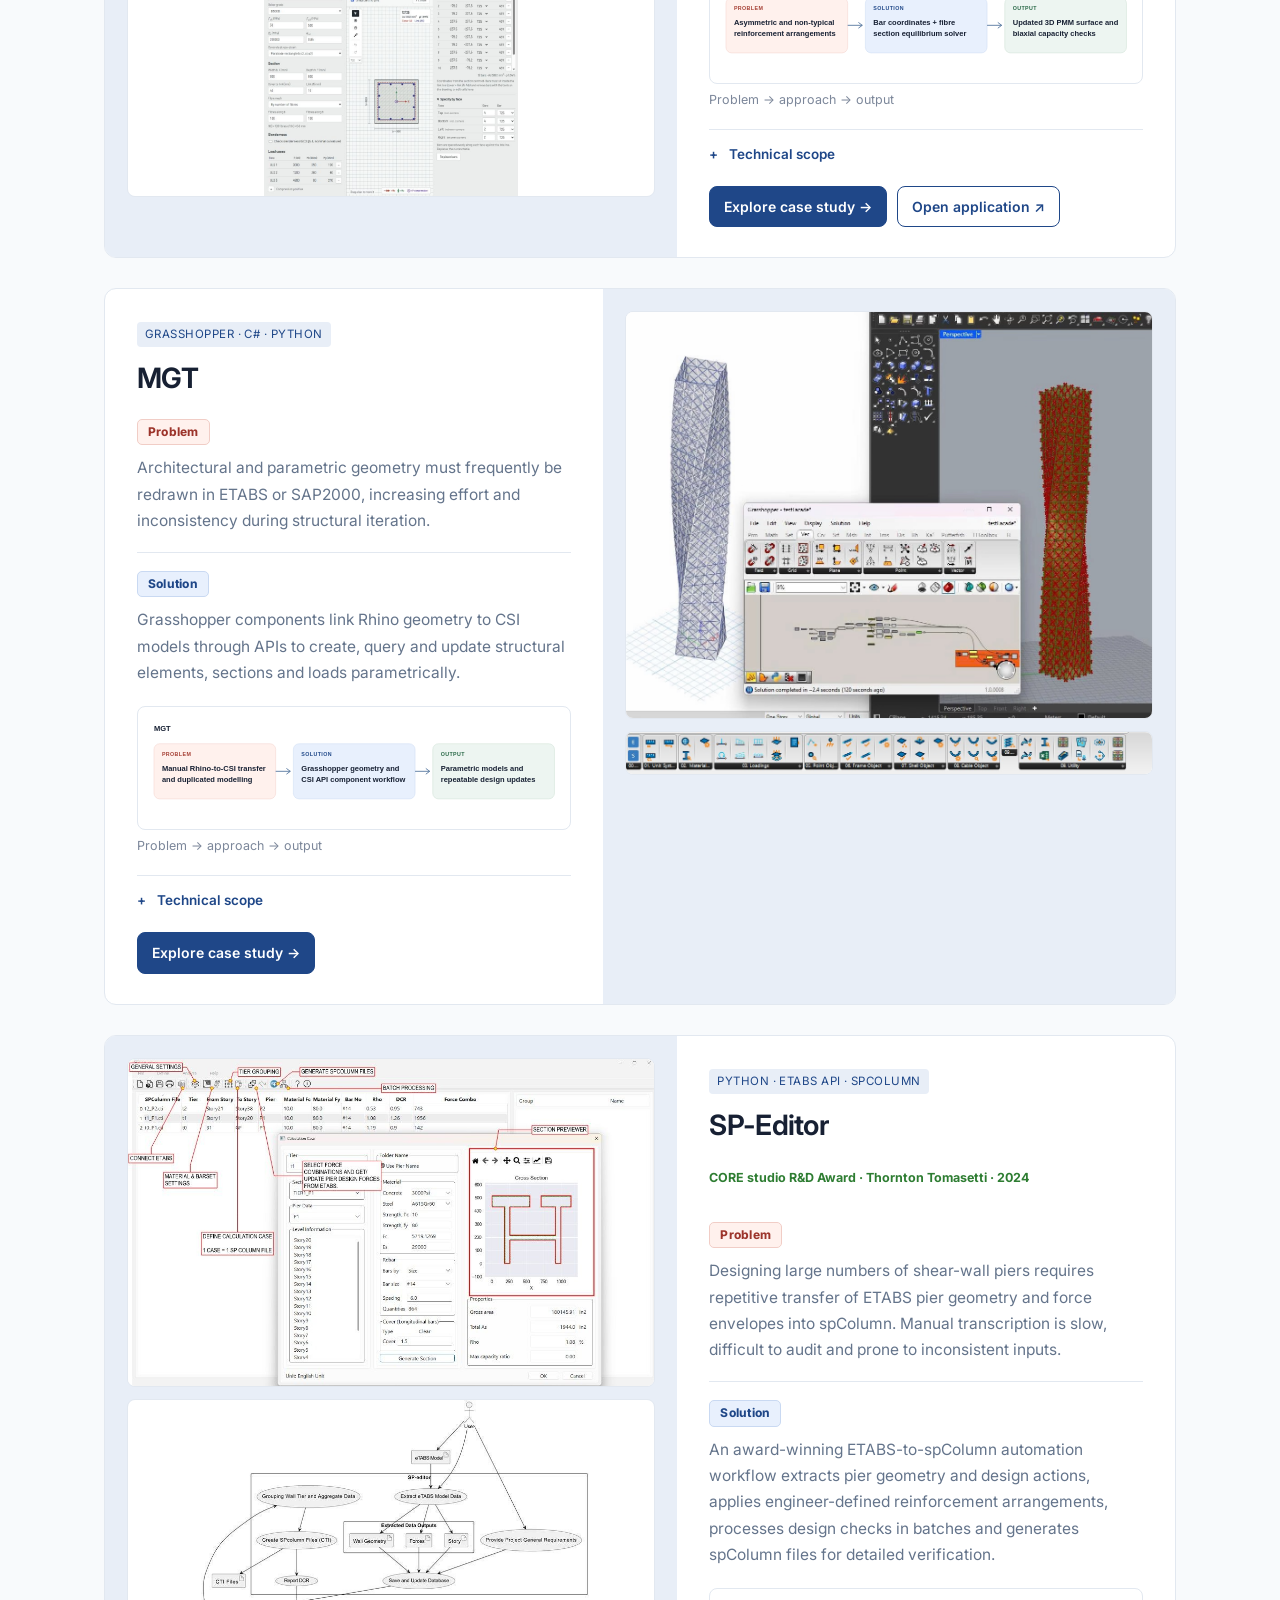
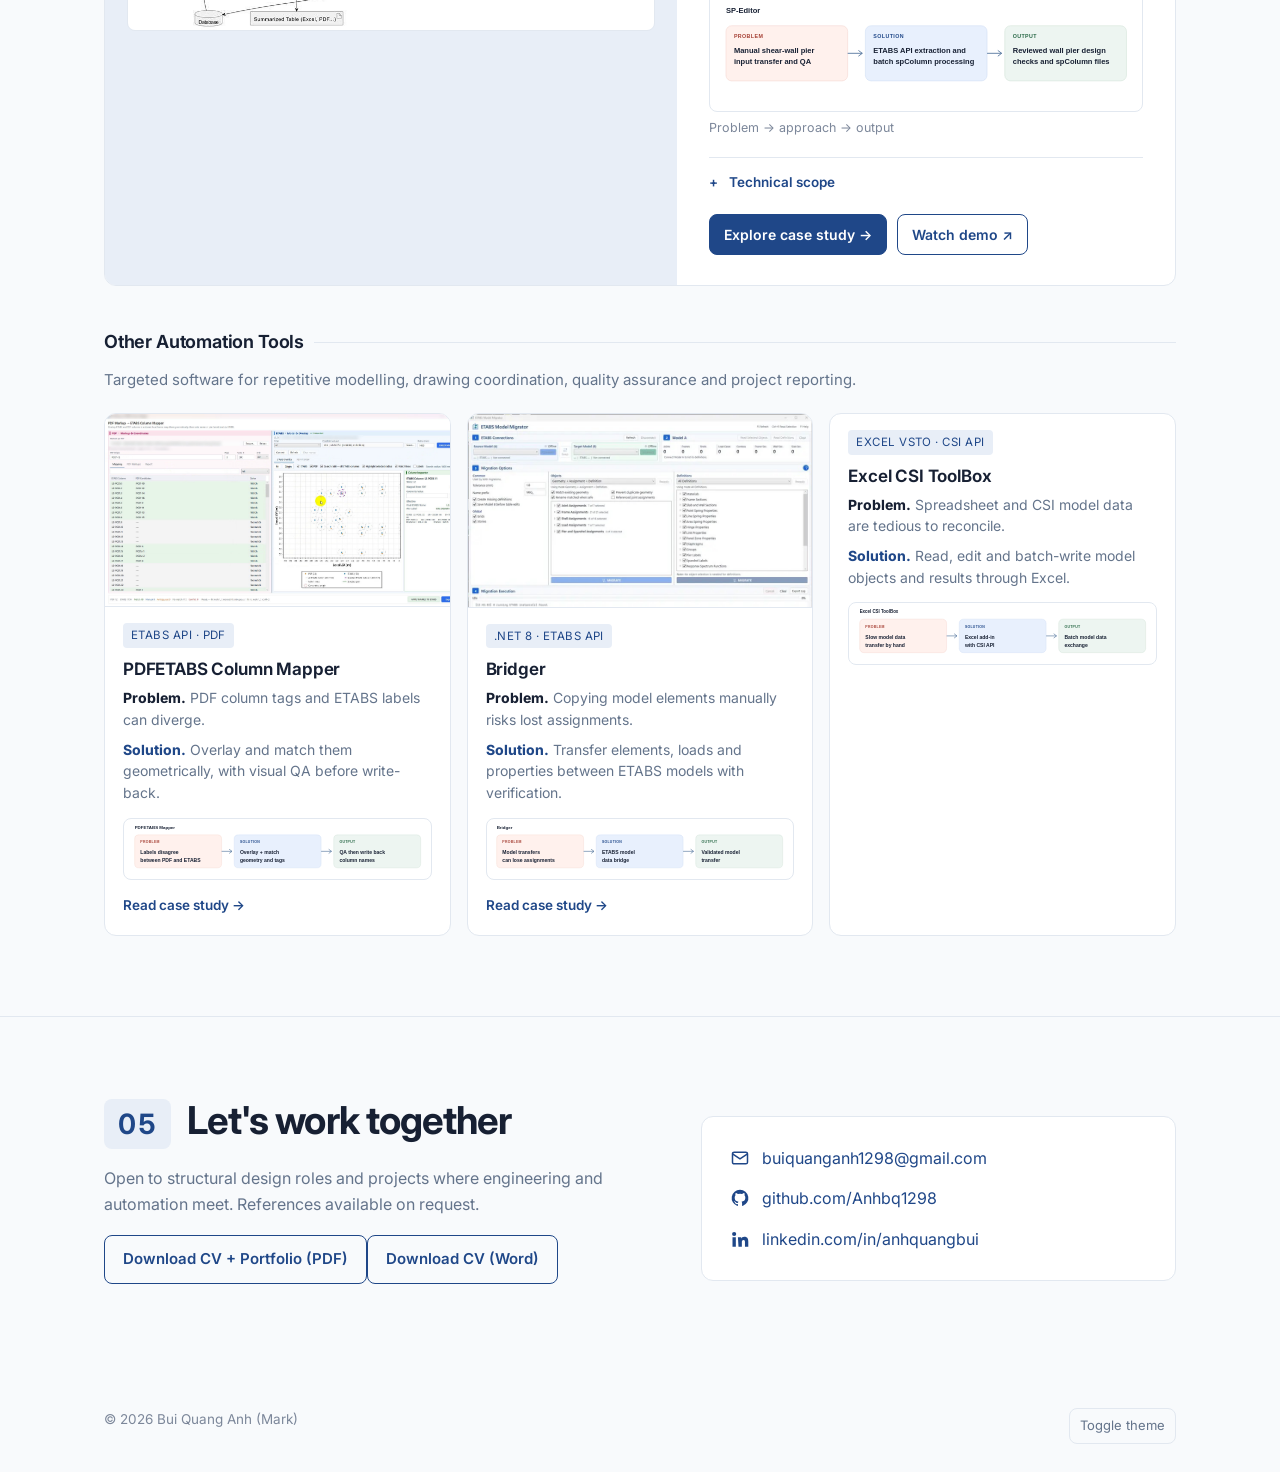
==== commit d3c79e90: "Shellharbour: PT flat slab gravity, core wall lateral Co-Authored-By: Claude Sonnet 5.5 <noreply@ant" ====
--- a/index.html
+++ b/index.html
@@ -223,7 +223,7 @@
         <article class="card proj">
           <div class="proj-head">
             <div class="ph"><h3>Shellharbour Hospital</h3><span class="badge">CD phase</span></div>
-            <p class="desc">Responsible for floor diaphragm design for the whole hospital in ETABS, with drafting mark-ups, drawing QA/QC and reinforcement tracking.</p>
+            <p class="desc"><b>Gravity system:</b> flat slab (post-tensioned)<br><b>Lateral system:</b> core wall system</p>
             <details class="more"><summary>Technical details</summary>
             <ul>
               <li>Diaphragm design for the entire project in ETABS.</li>
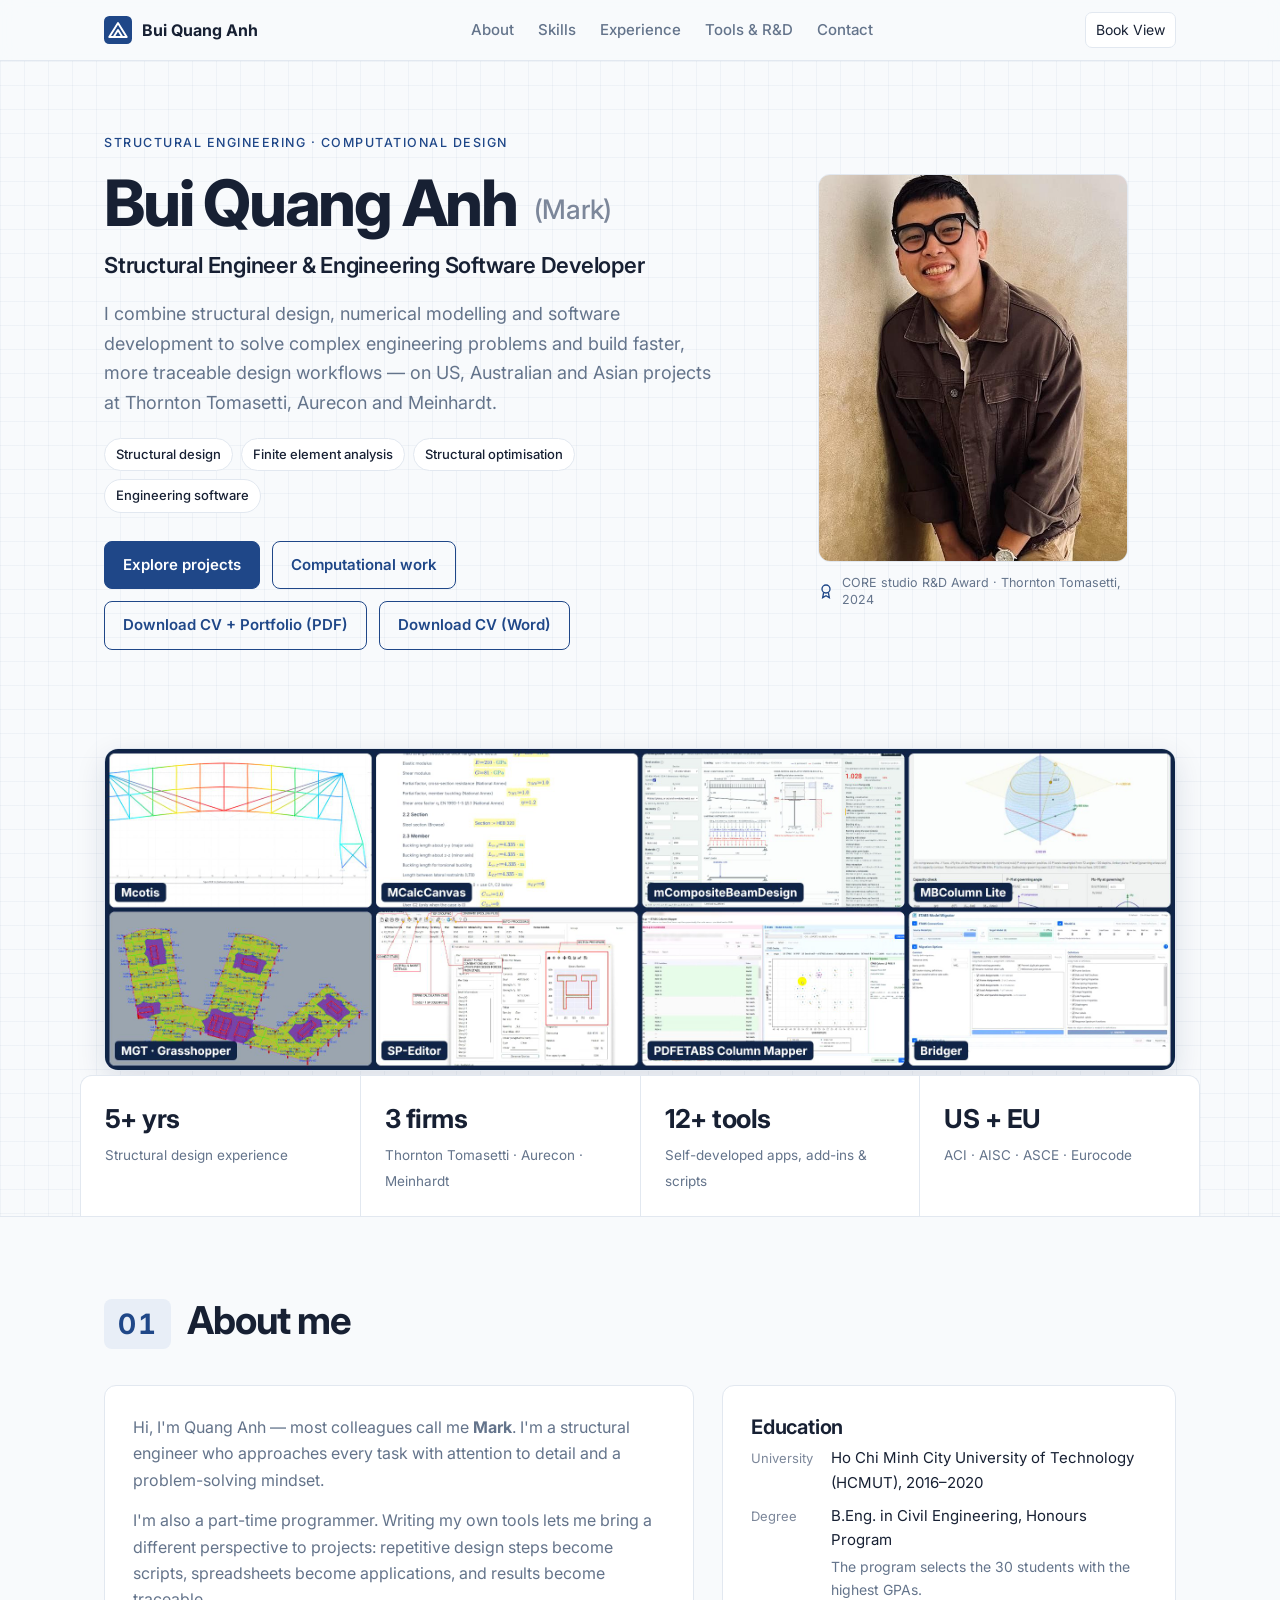
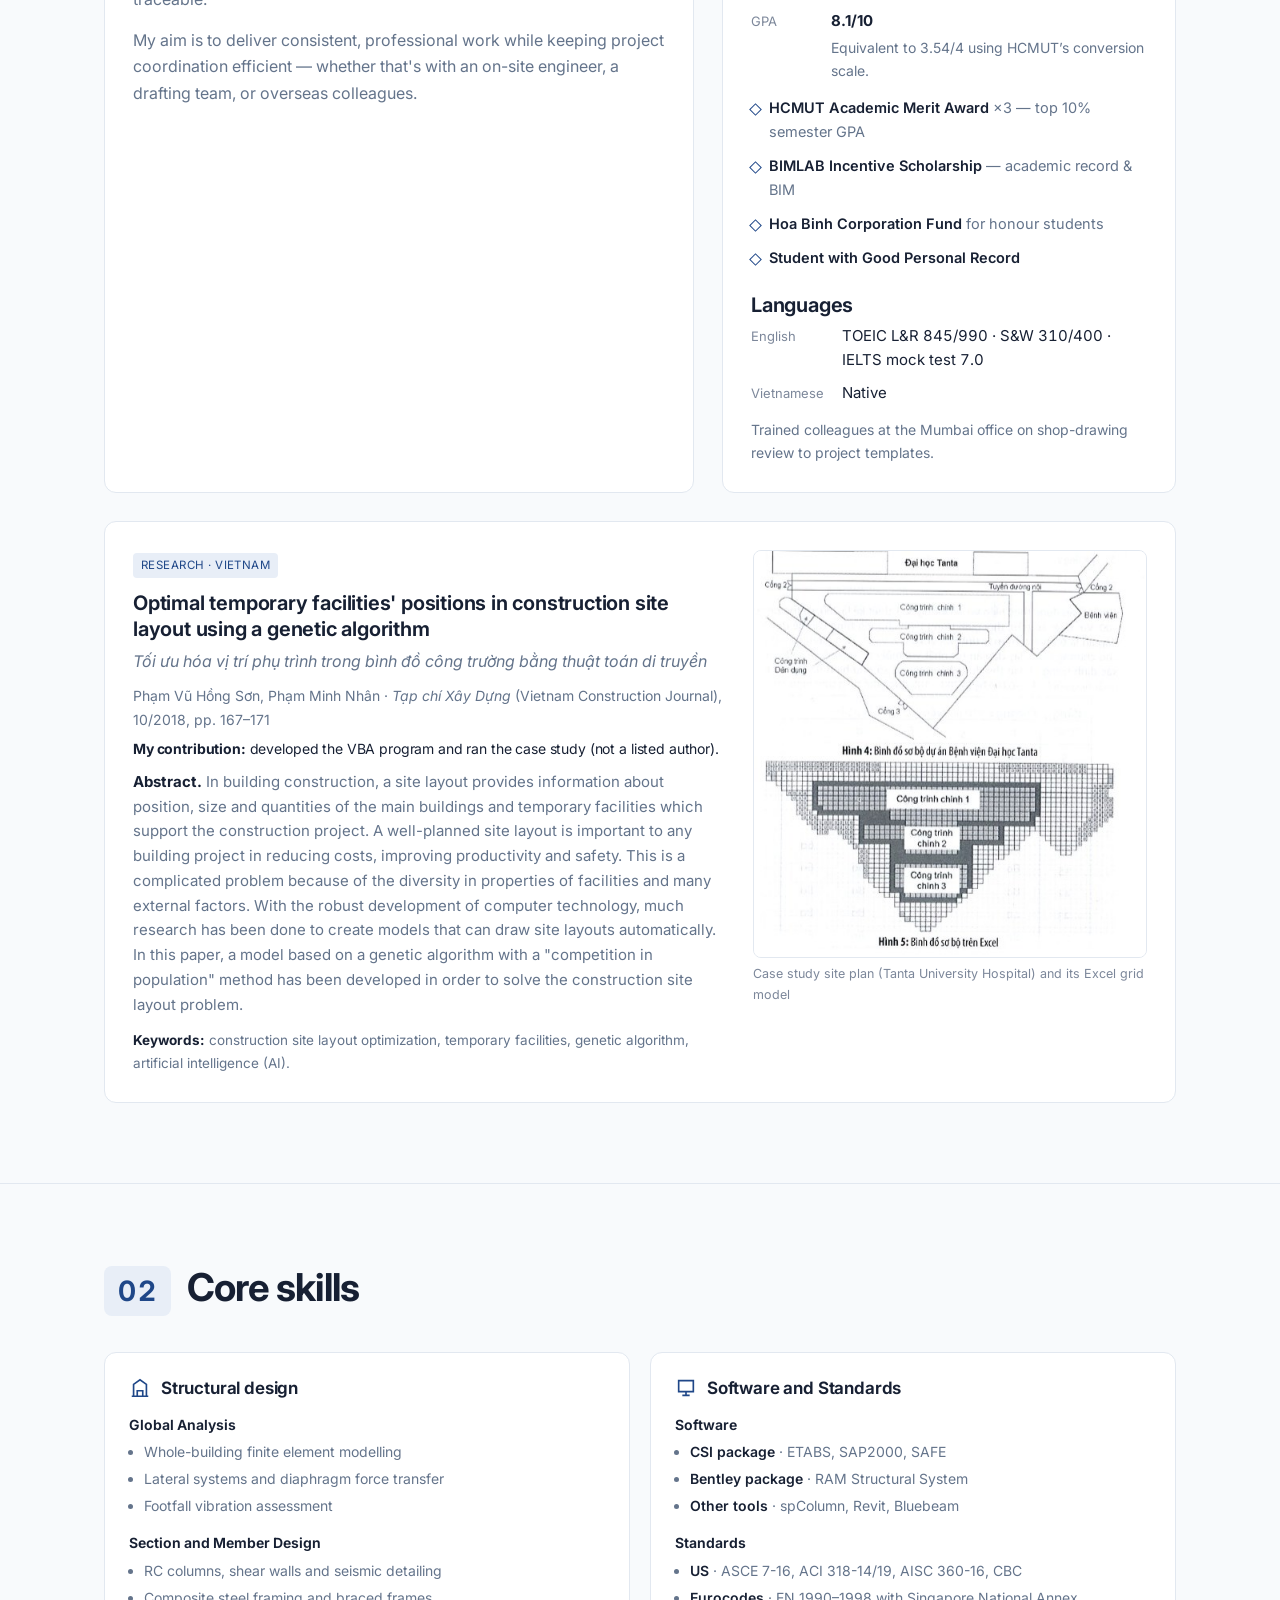
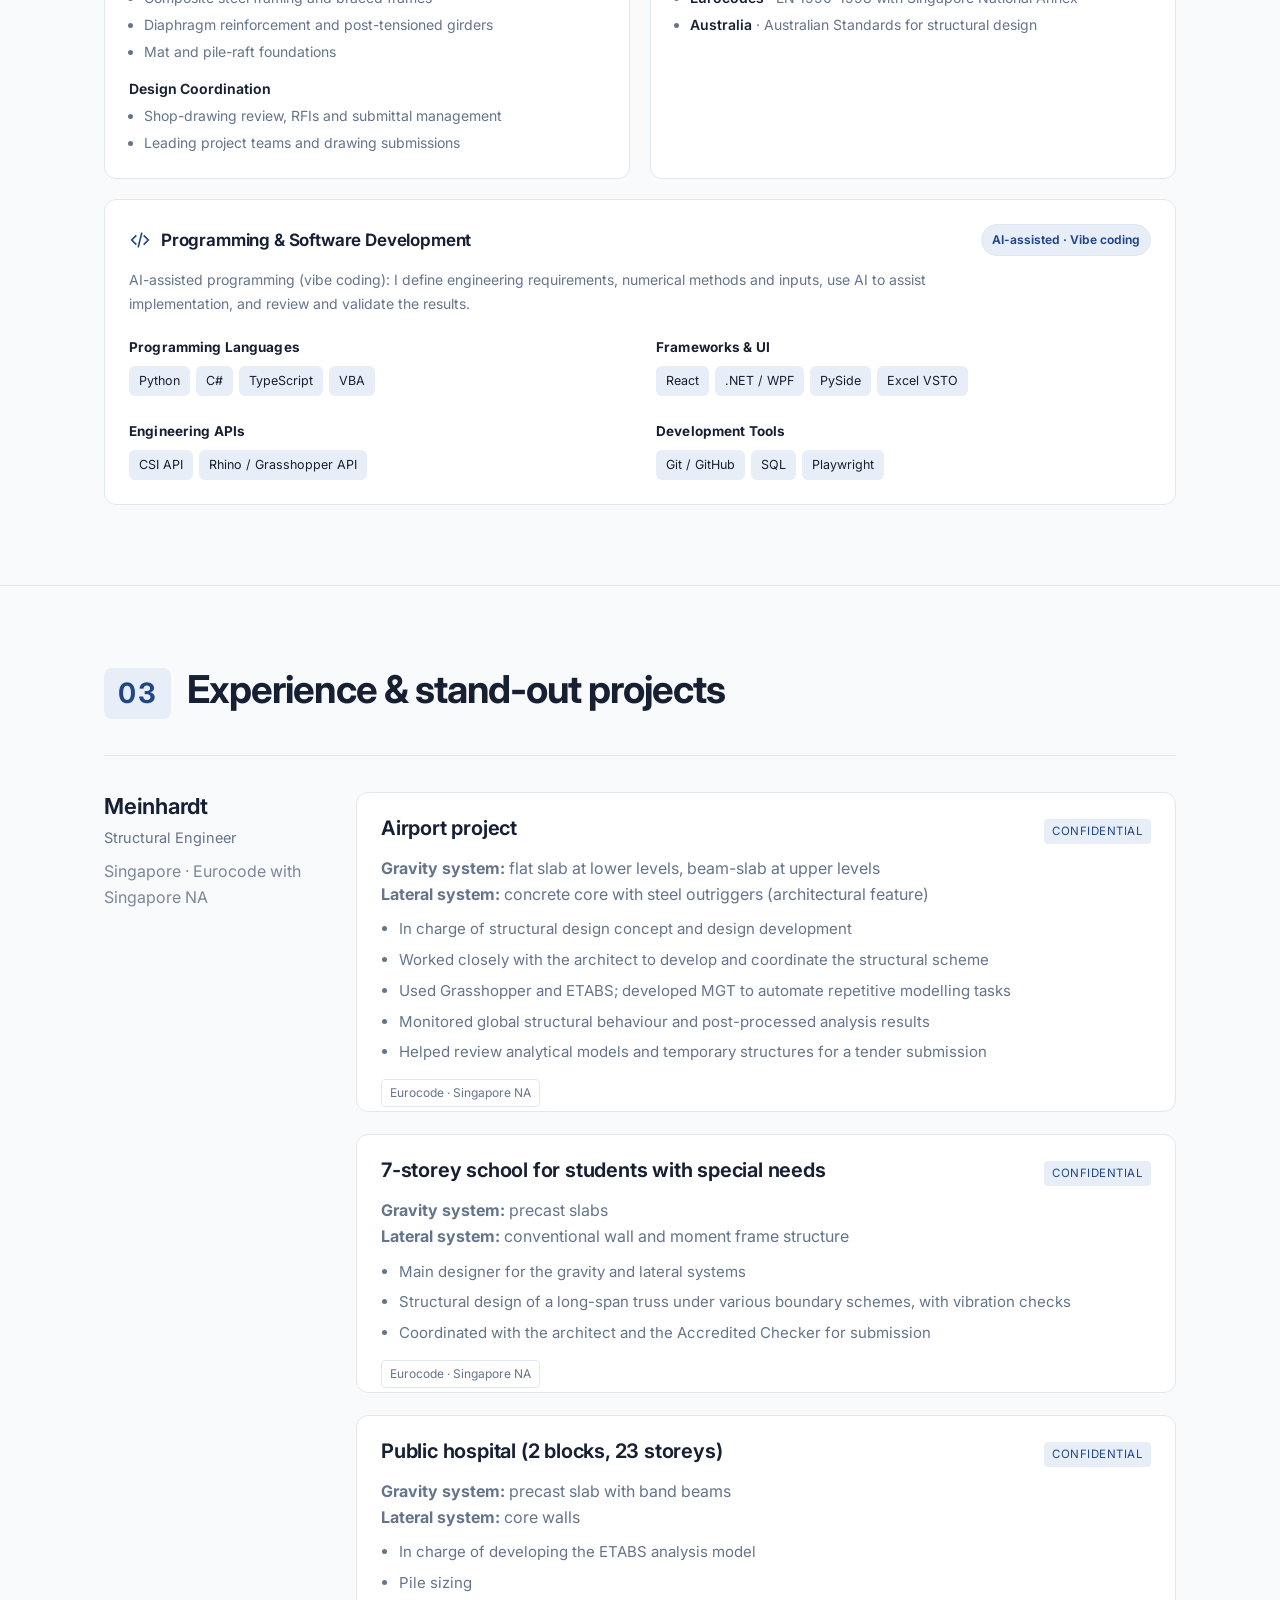
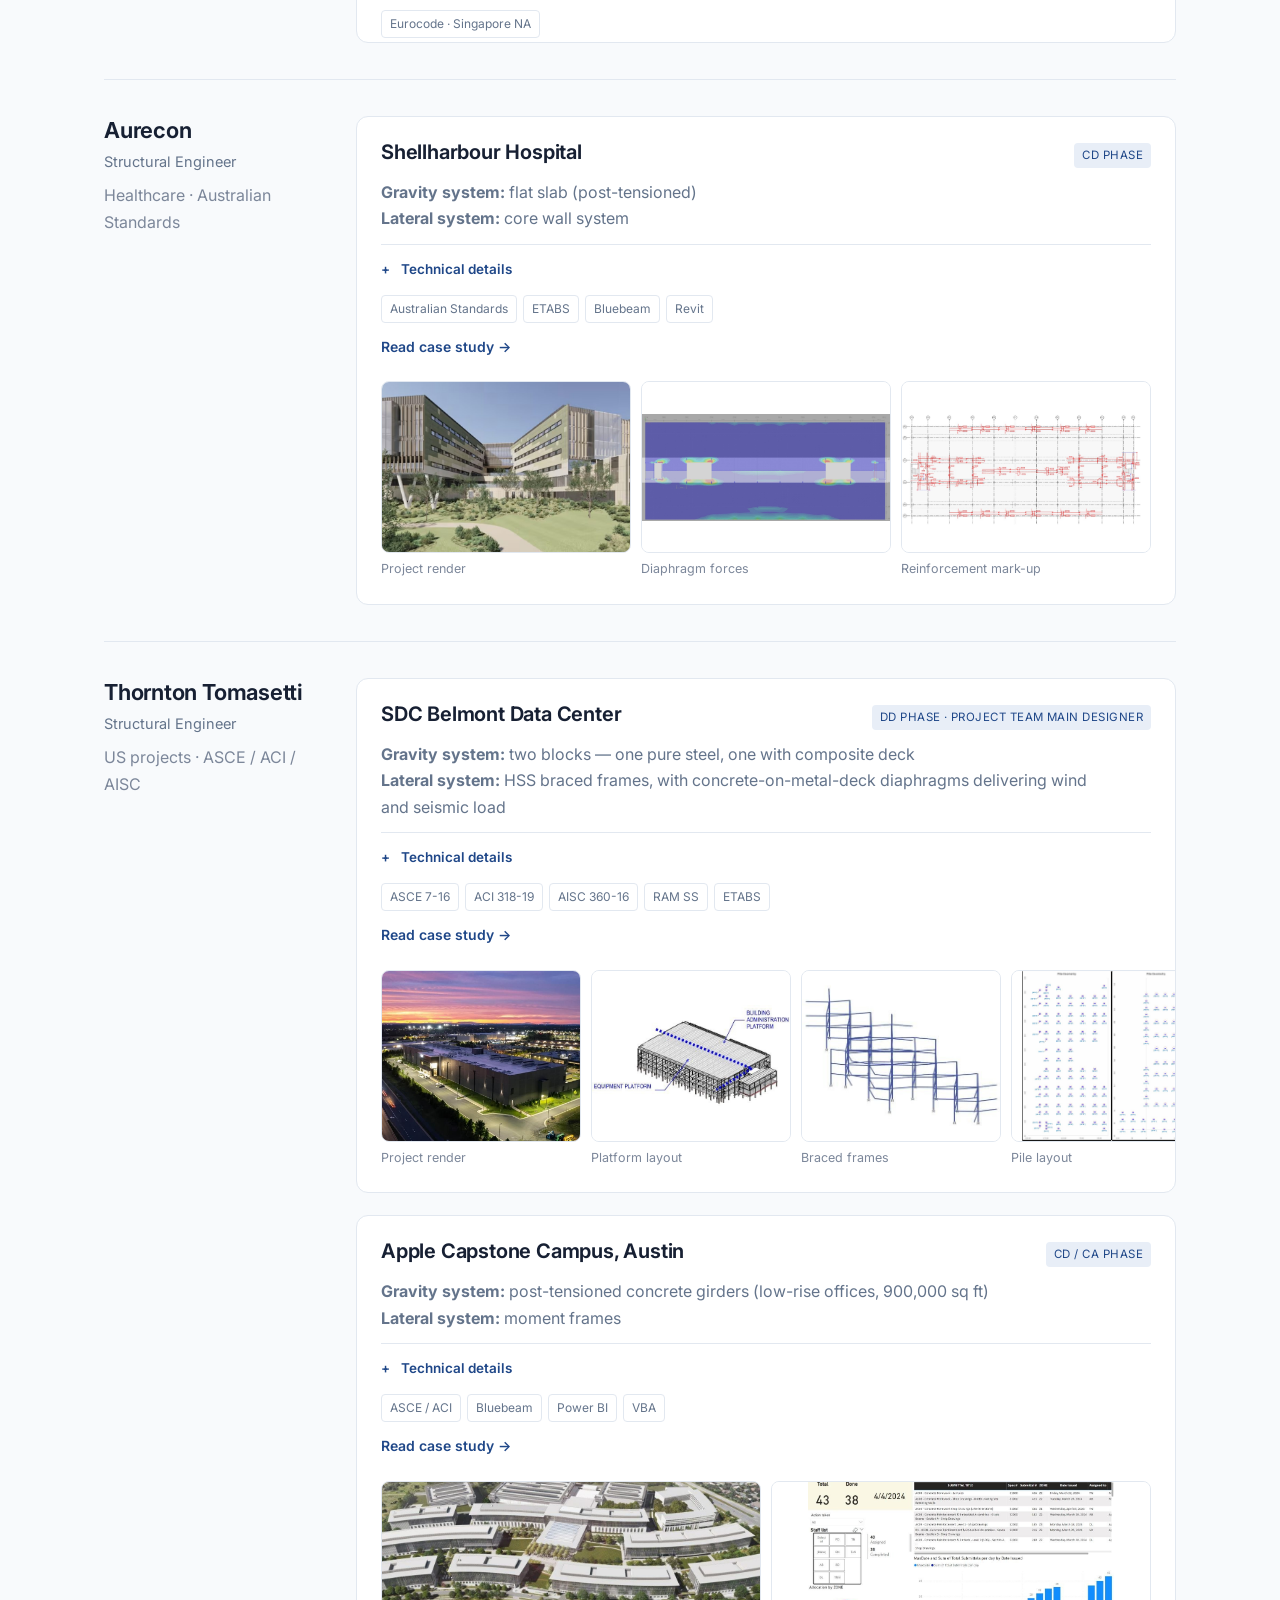
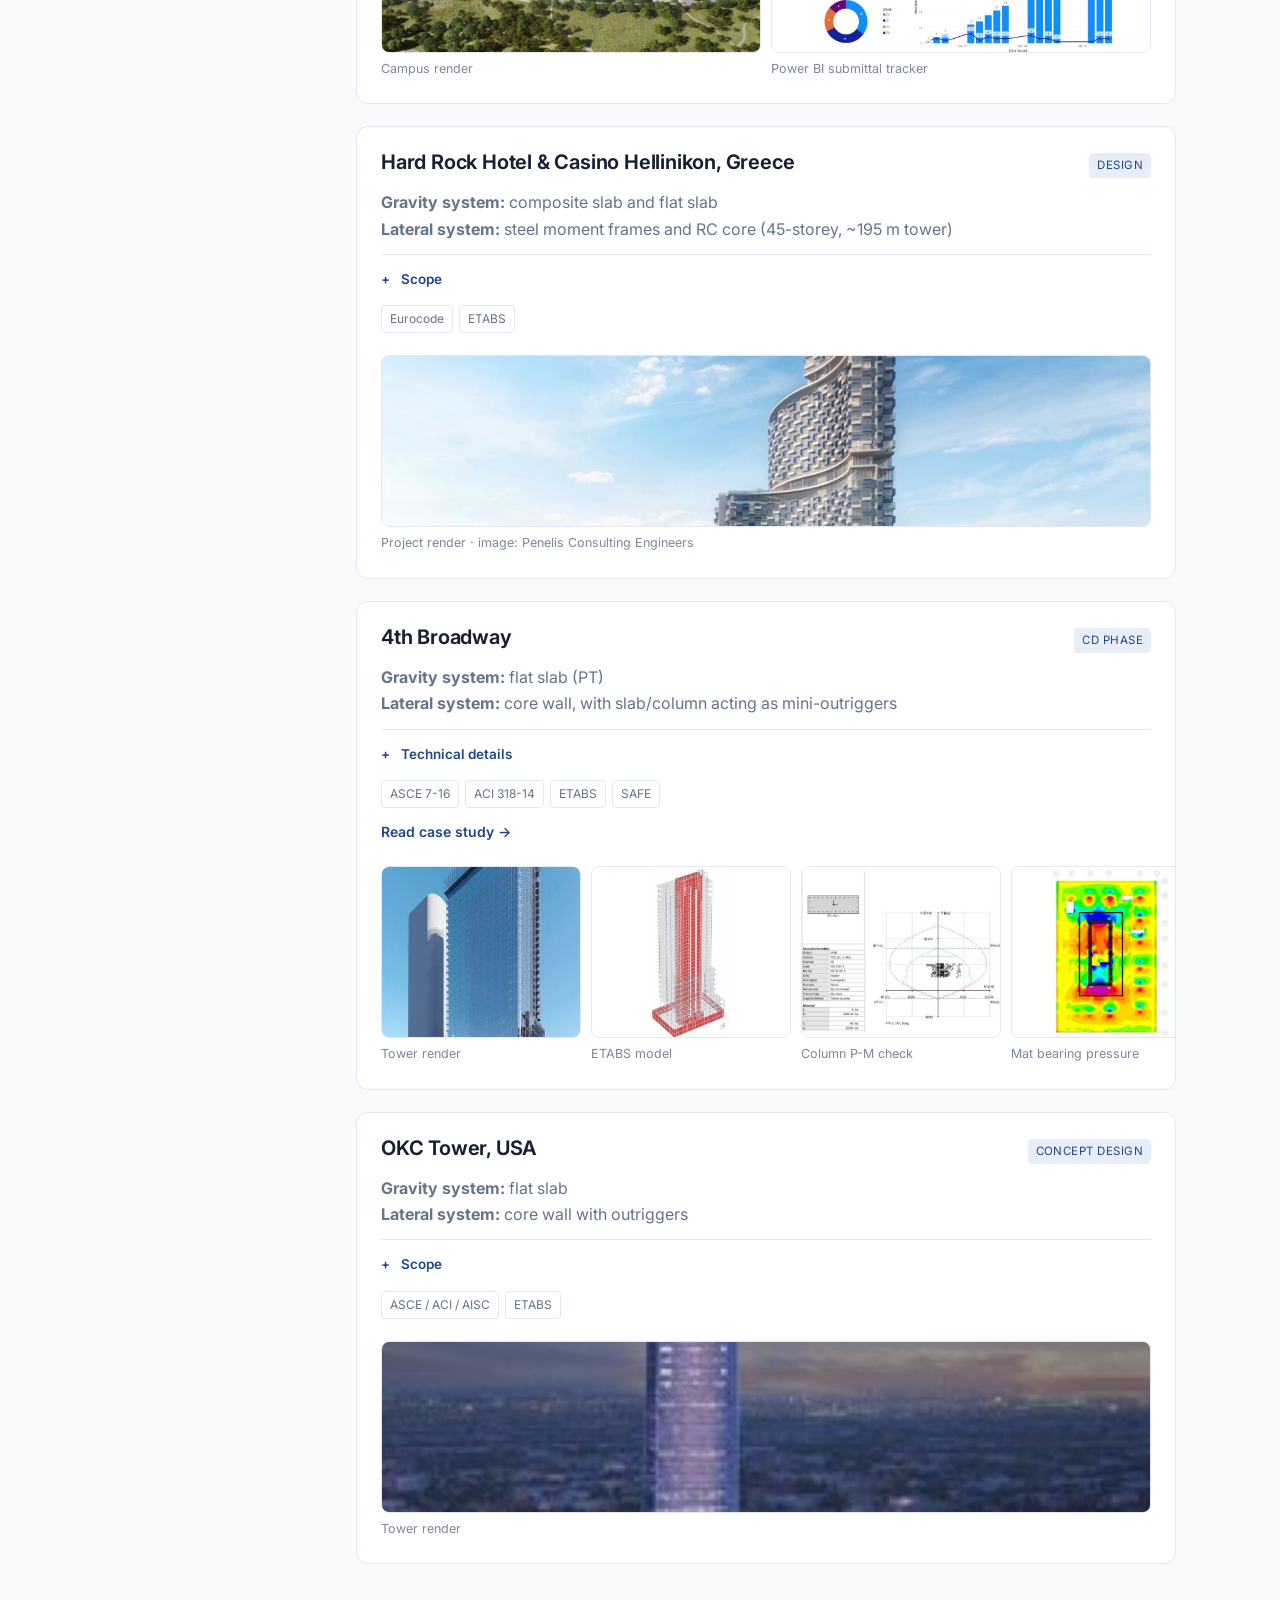
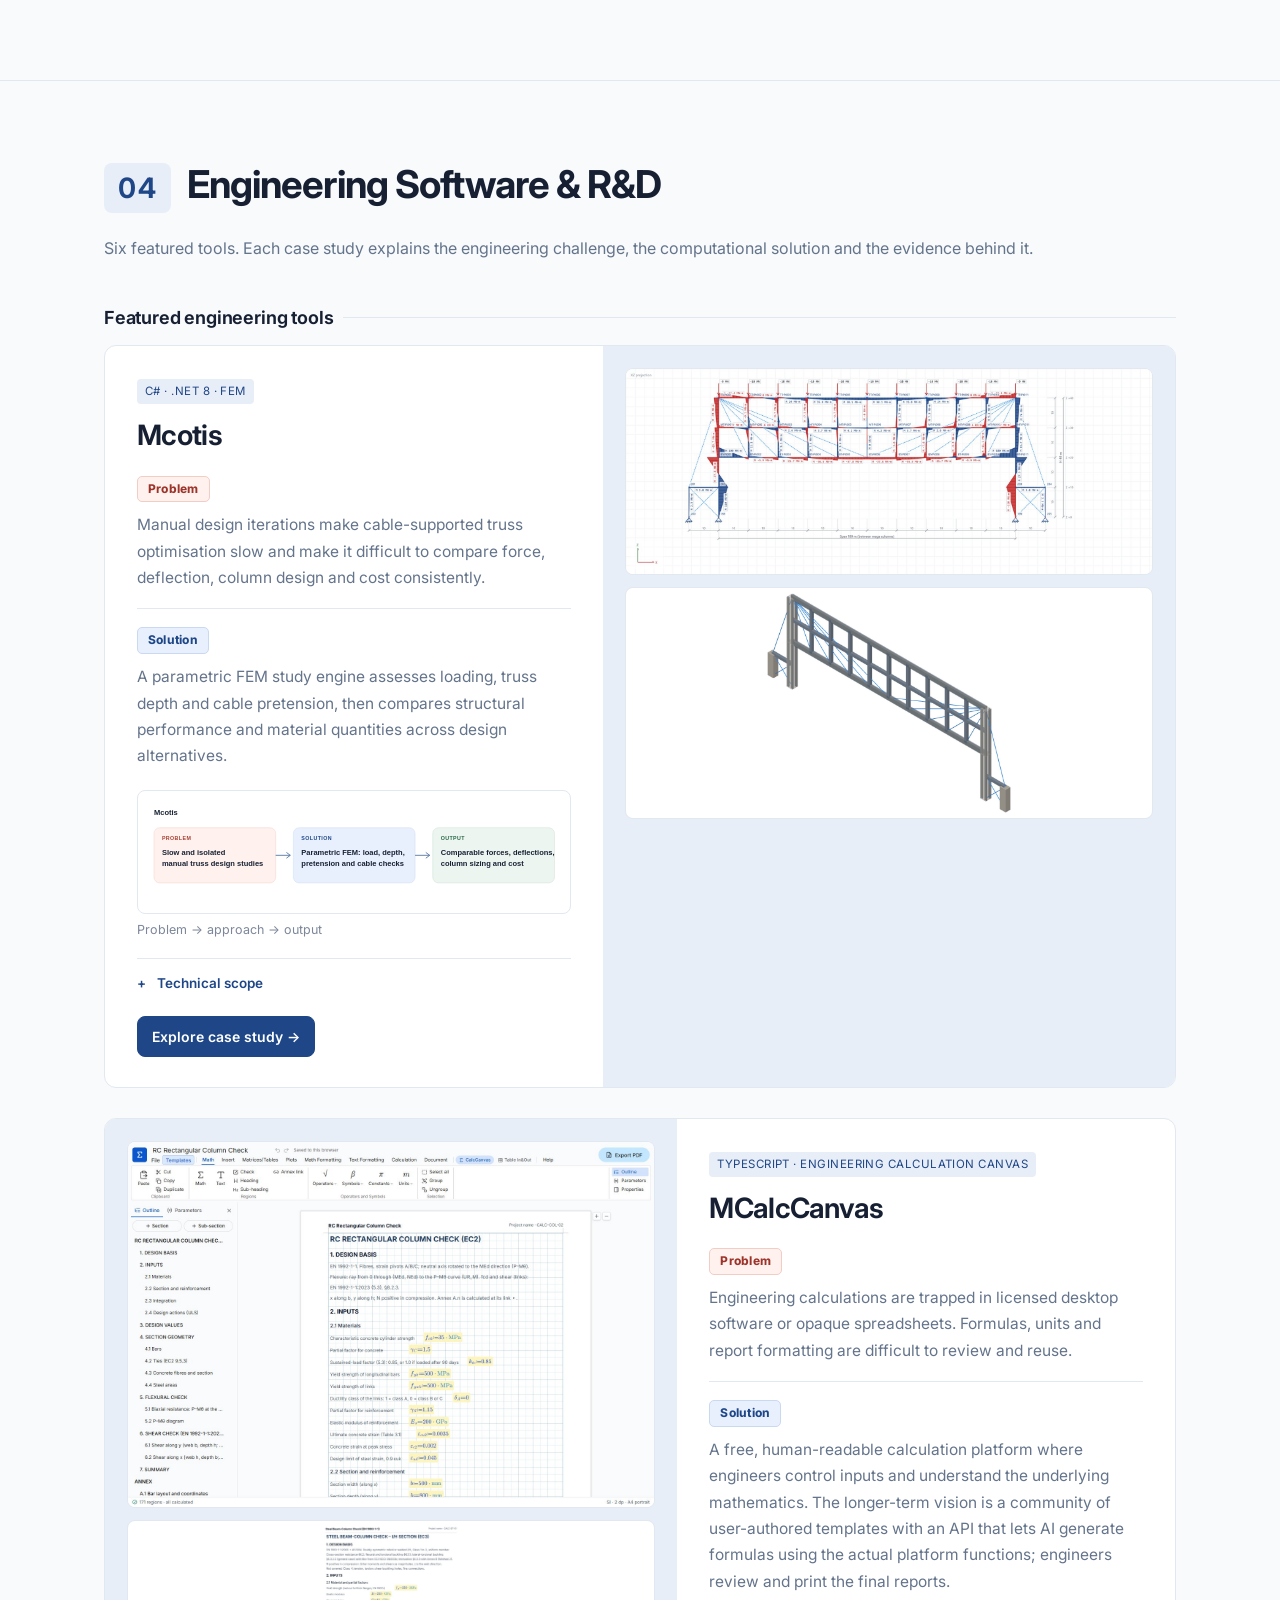
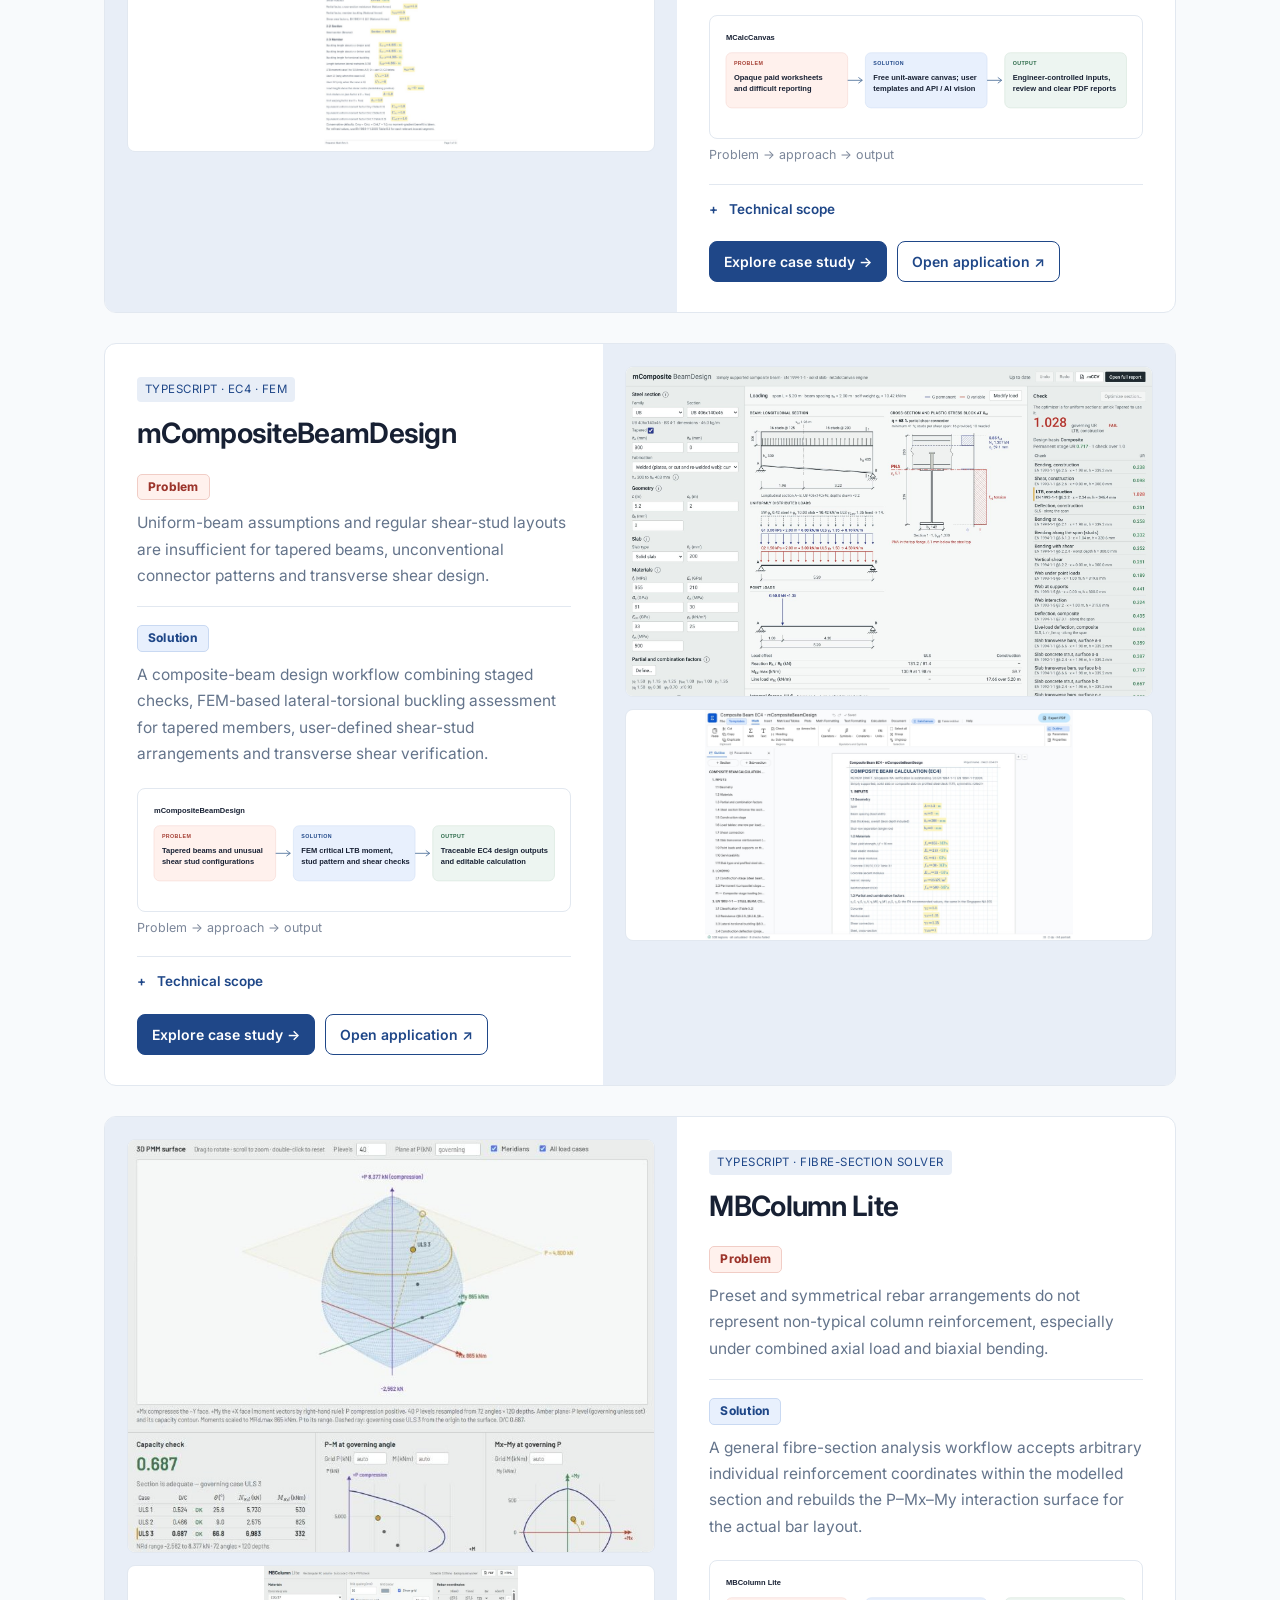
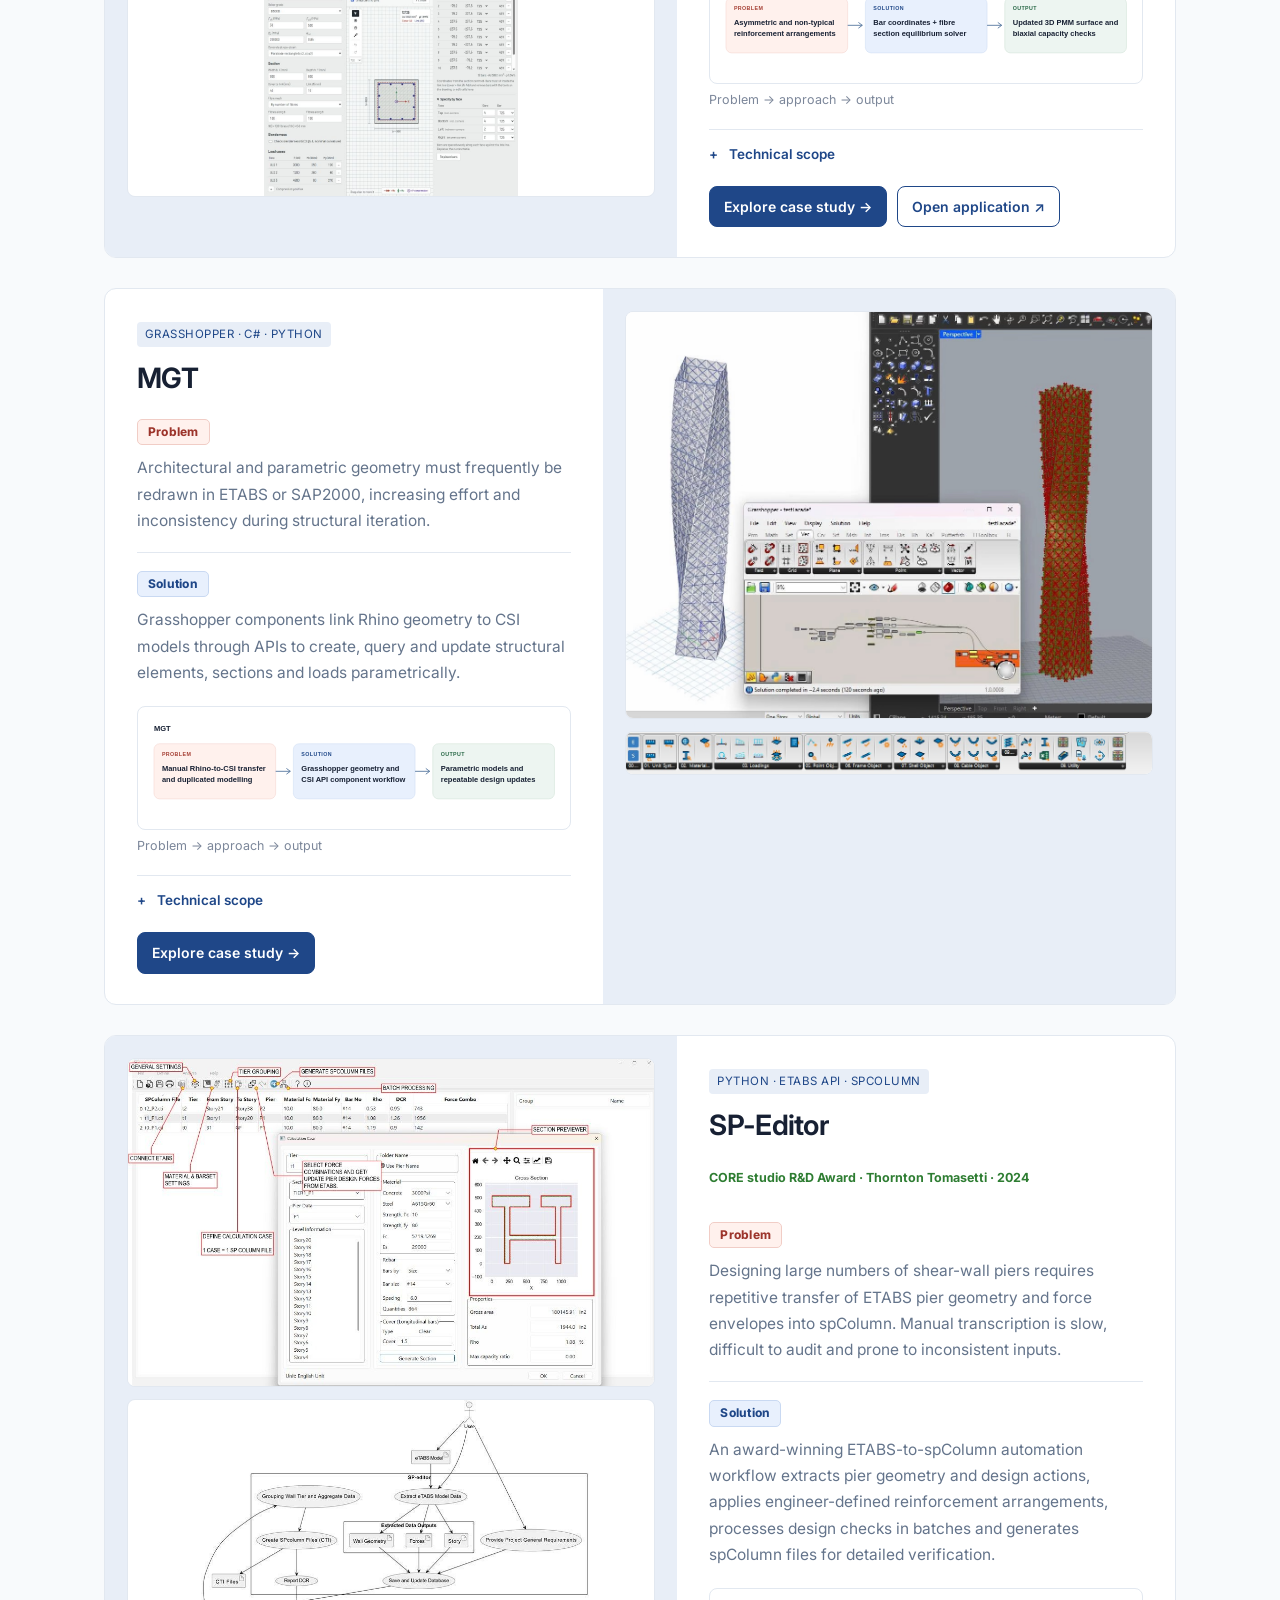
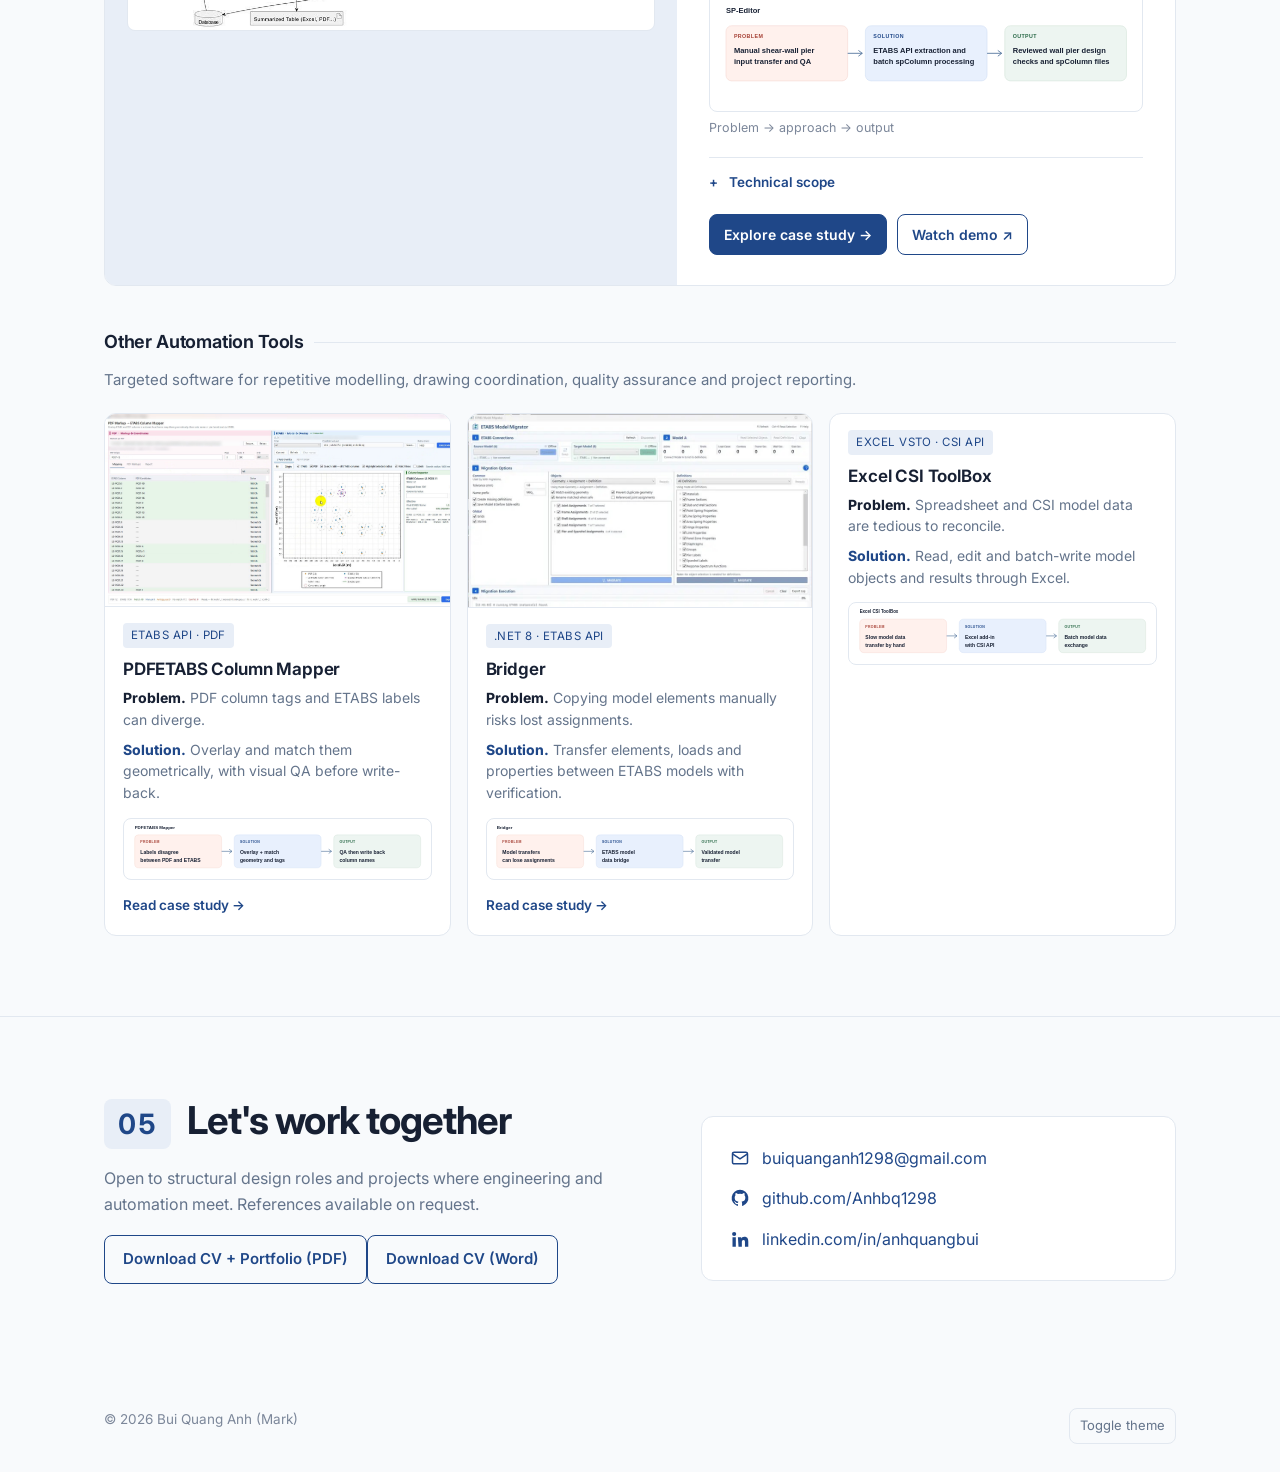
==== commit 541ff71e: "4th Broadway, Public hospital, Hard Rock: gravity/lateral systems Co-Authored-By: Claude Sonnet 5.5 " ====
--- a/index.html
+++ b/index.html
@@ -207,7 +207,7 @@
         <article class="card proj">
           <div class="proj-head">
             <div class="ph"><h3>Public hospital (2 blocks, 23 storeys)</h3><span class="badge">Confidential</span></div>
-            <p class="desc"><b>Gravity system:</b> bearing walls with precast and steel elements<br><b>Lateral system:</b> bearing wall system</p><ul class="proj-points"><li>In charge of developing the ETABS analysis model</li><li>Pile sizing</li></ul><div class="codes" style="margin-top:14px"><span>Eurocode · Singapore NA</span></div>
+            <p class="desc"><b>Gravity system:</b> precast slab with band beams<br><b>Lateral system:</b> core walls</p><ul class="proj-points"><li>In charge of developing the ETABS analysis model</li><li>Pile sizing</li></ul><div class="codes" style="margin-top:14px"><span>Eurocode · Singapore NA</span></div>
           </div>
         </article>
       </div>
@@ -299,7 +299,7 @@
         <article class="card proj">
           <div class="proj-head">
             <div class="ph"><h3>Hard Rock Hotel &amp; Casino Hellinikon, Greece</h3><span class="badge">Design</span></div>
-            <p class="desc"><b>Gravity system:</b> steel columns; podium with composite beams and flat slabs<br><b>Lateral system:</b> steel moment frames and RC core (45-storey, ~195 m tower)</p>
+            <p class="desc"><b>Gravity system:</b> composite slab and flat slab<br><b>Lateral system:</b> steel moment frames and RC core (45-storey, ~195 m tower)</p>
             <details class="more"><summary>Scope</summary>
             <ul>
               <li><b>Podium gravity design:</b> composite beams</li>
@@ -321,7 +321,7 @@
         <article class="card proj">
           <div class="proj-head">
             <div class="ph"><h3>4th Broadway</h3><span class="badge">CD phase</span></div>
-            <p class="desc">High-rise reinforced-concrete tower — column design with ETABS and code checks, and mat foundation design in SAFE.</p>
+            <p class="desc"><b>Gravity system:</b> flat slab (PT)<br><b>Lateral system:</b> core wall, with slab/column acting as mini-outriggers</p>
             
             <details class="more"><summary>Technical details</summary>
             <p class="desc facts" style="margin-top:8px">368 ft mixed-use concrete tower (+32 ft penthouse), 292,000 GSF: offices on L3–7, a 304-room hotel on L9–30, rooftop pool and banquet levels, two basement levels 24 ft below grade.</p>
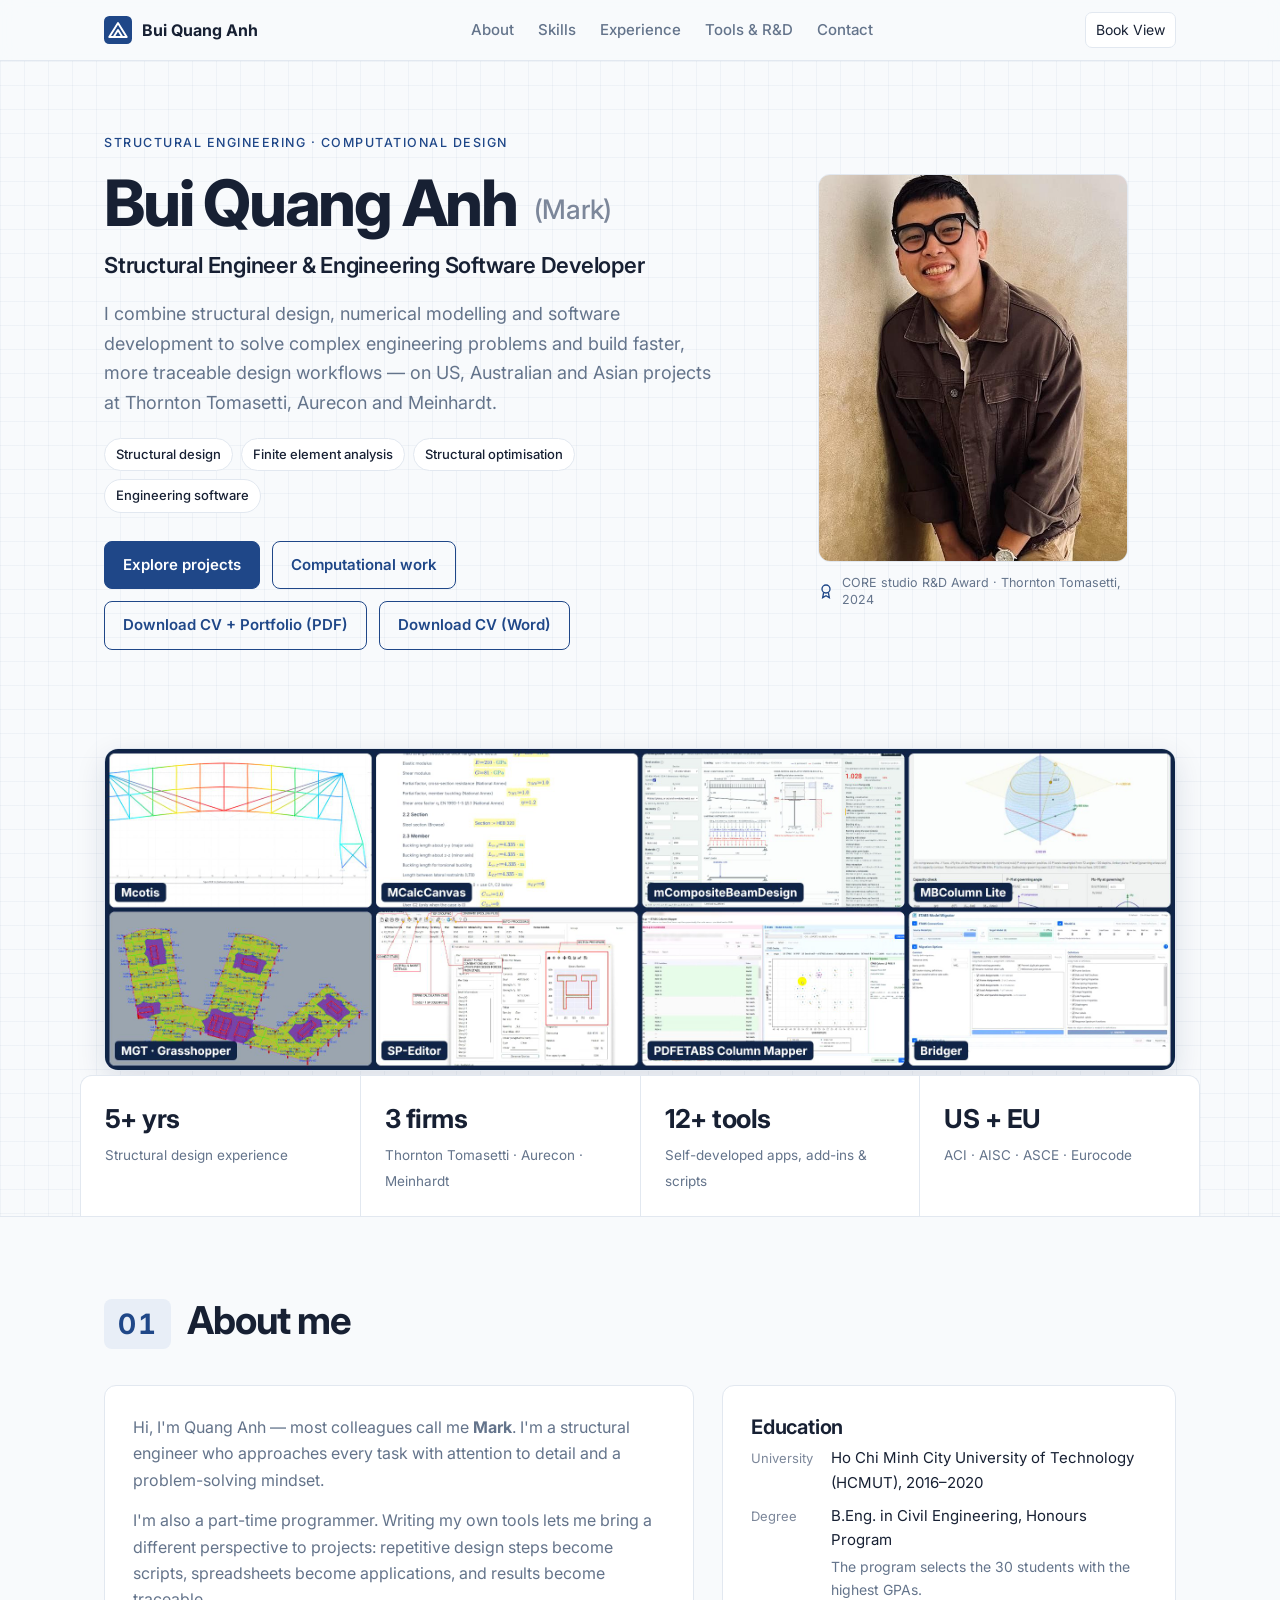
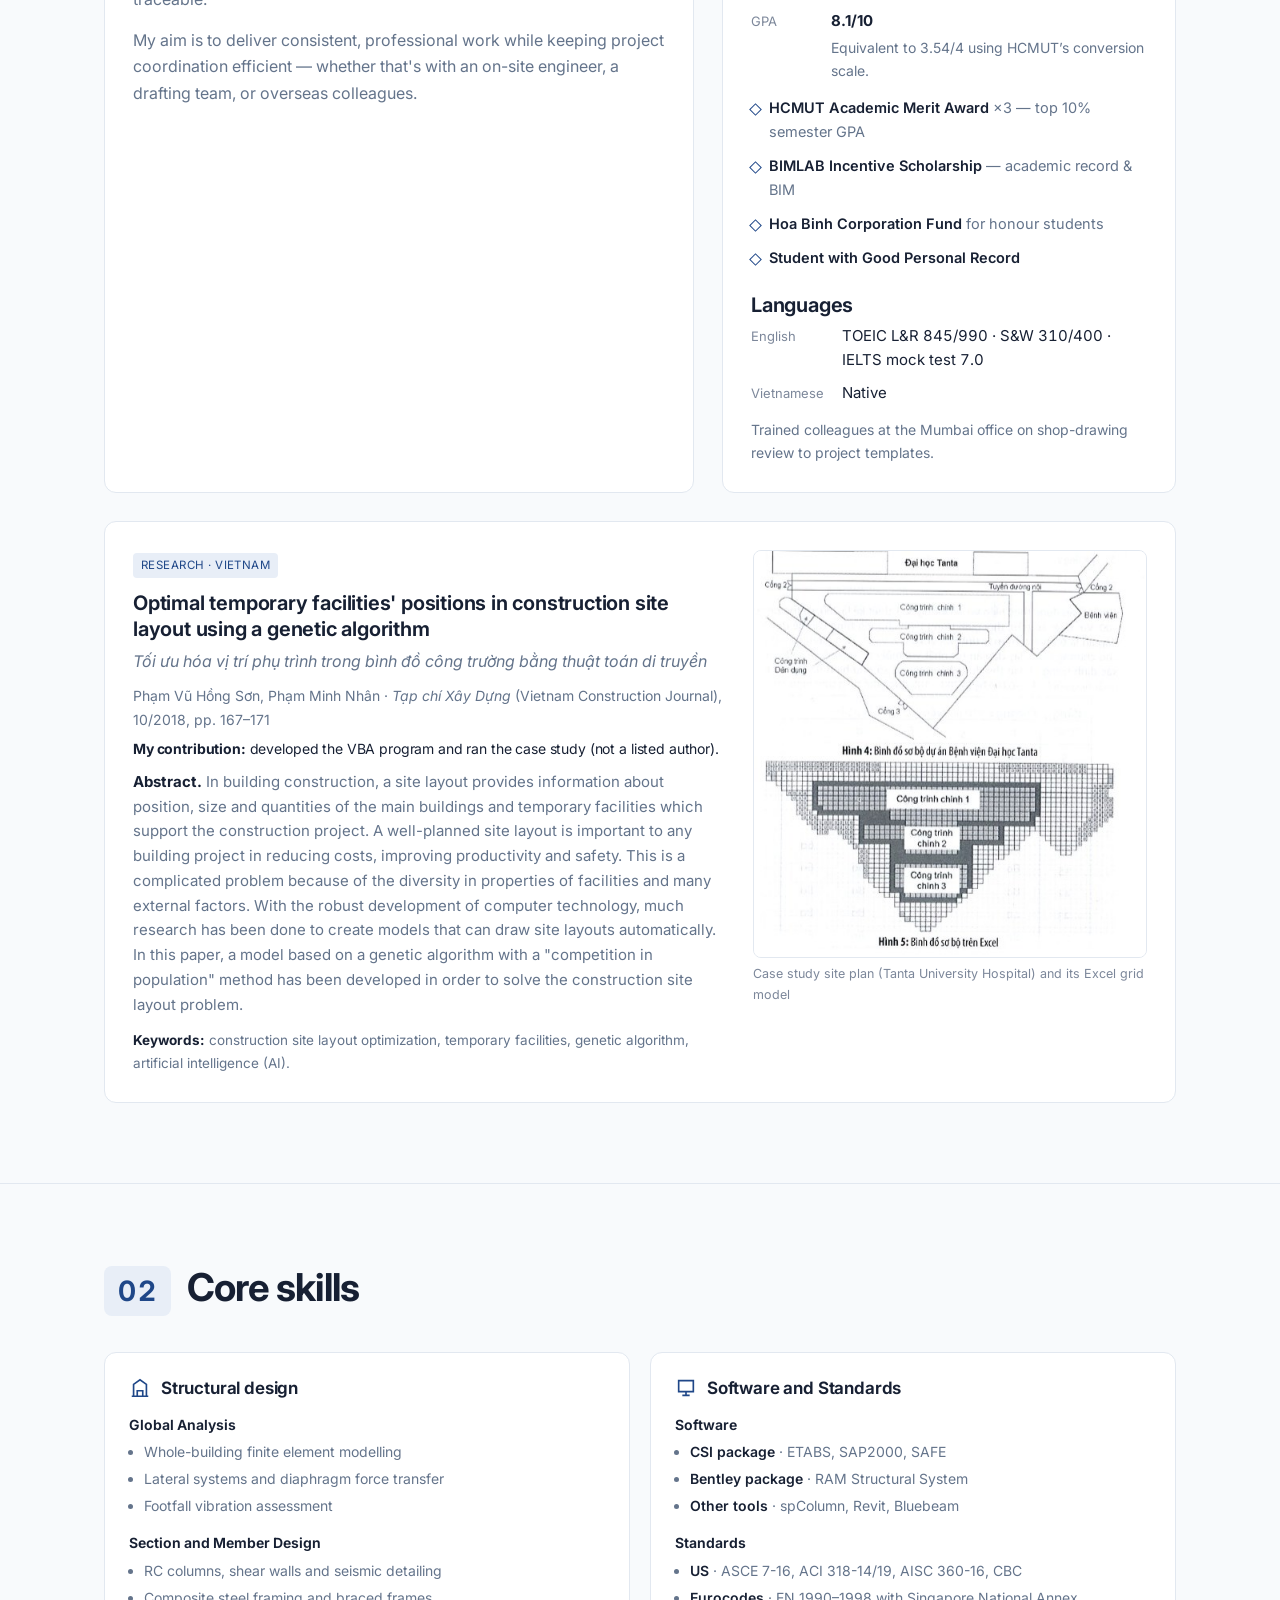
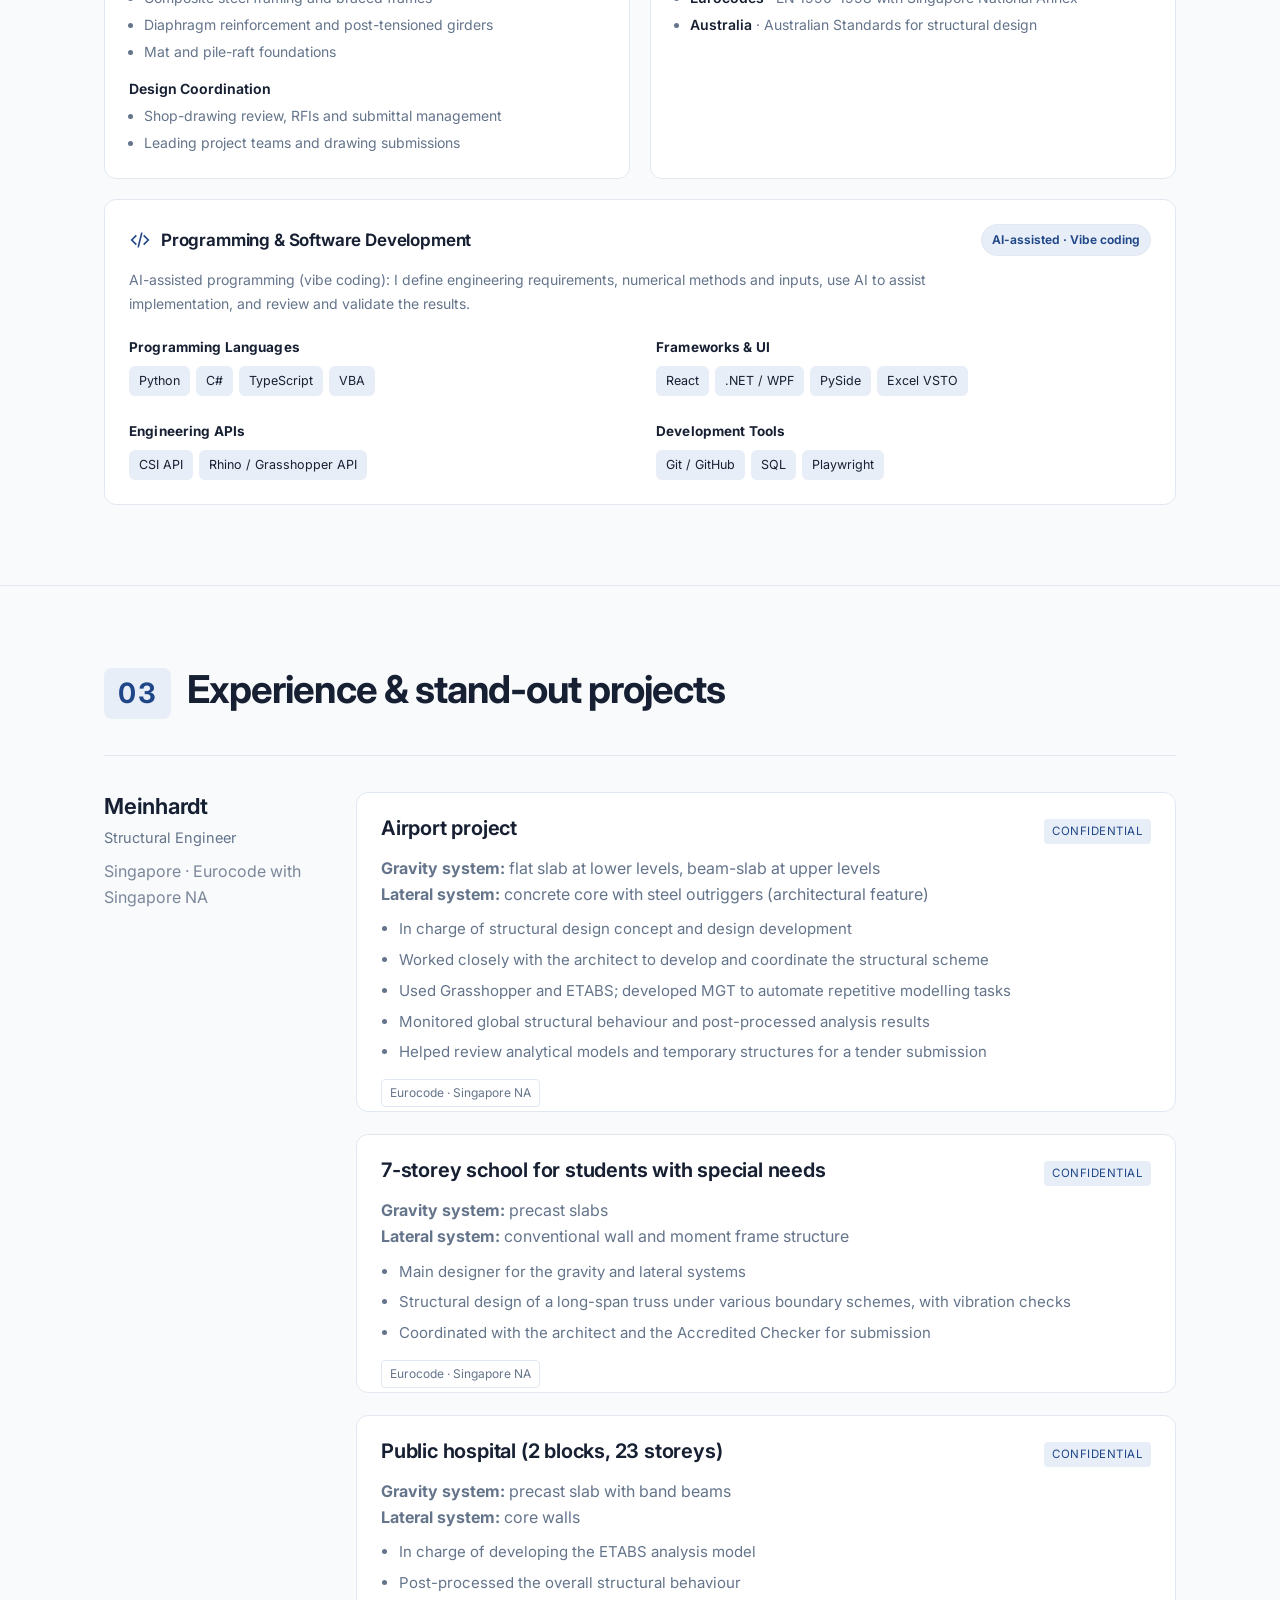
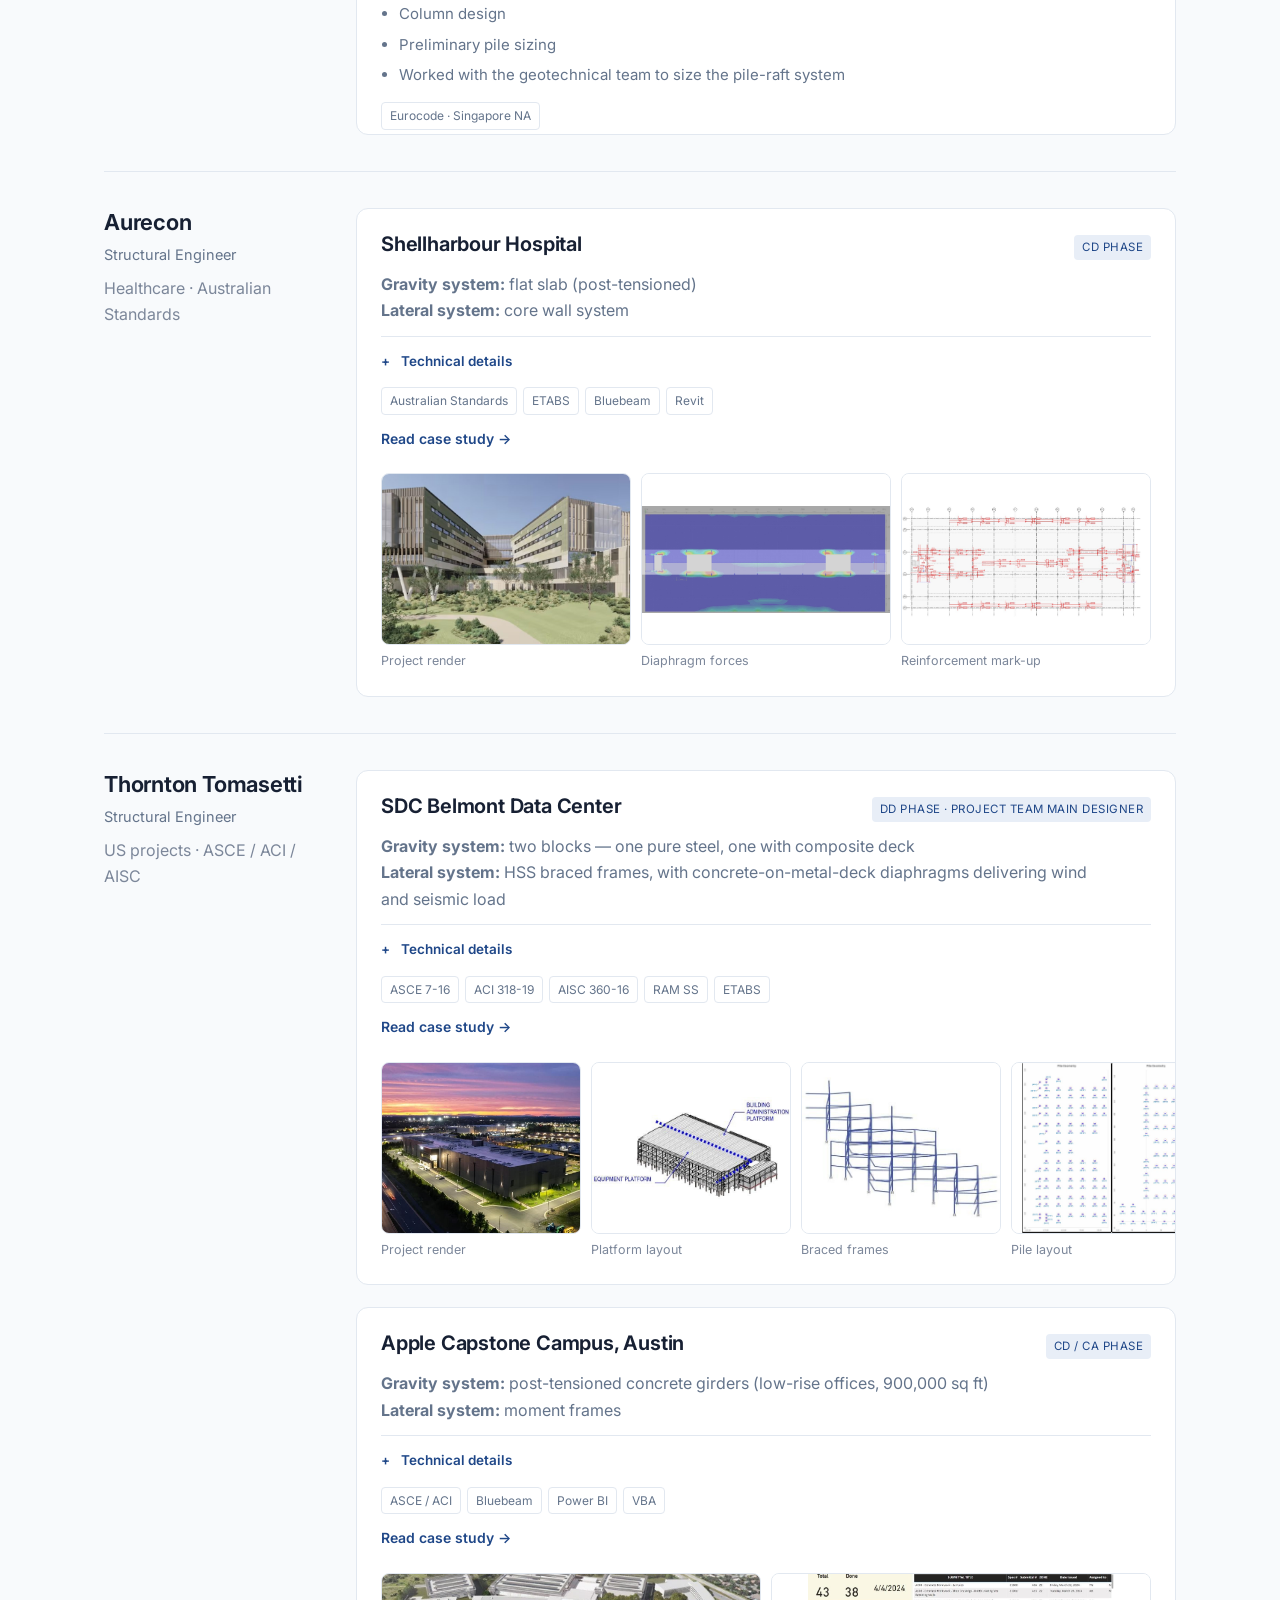
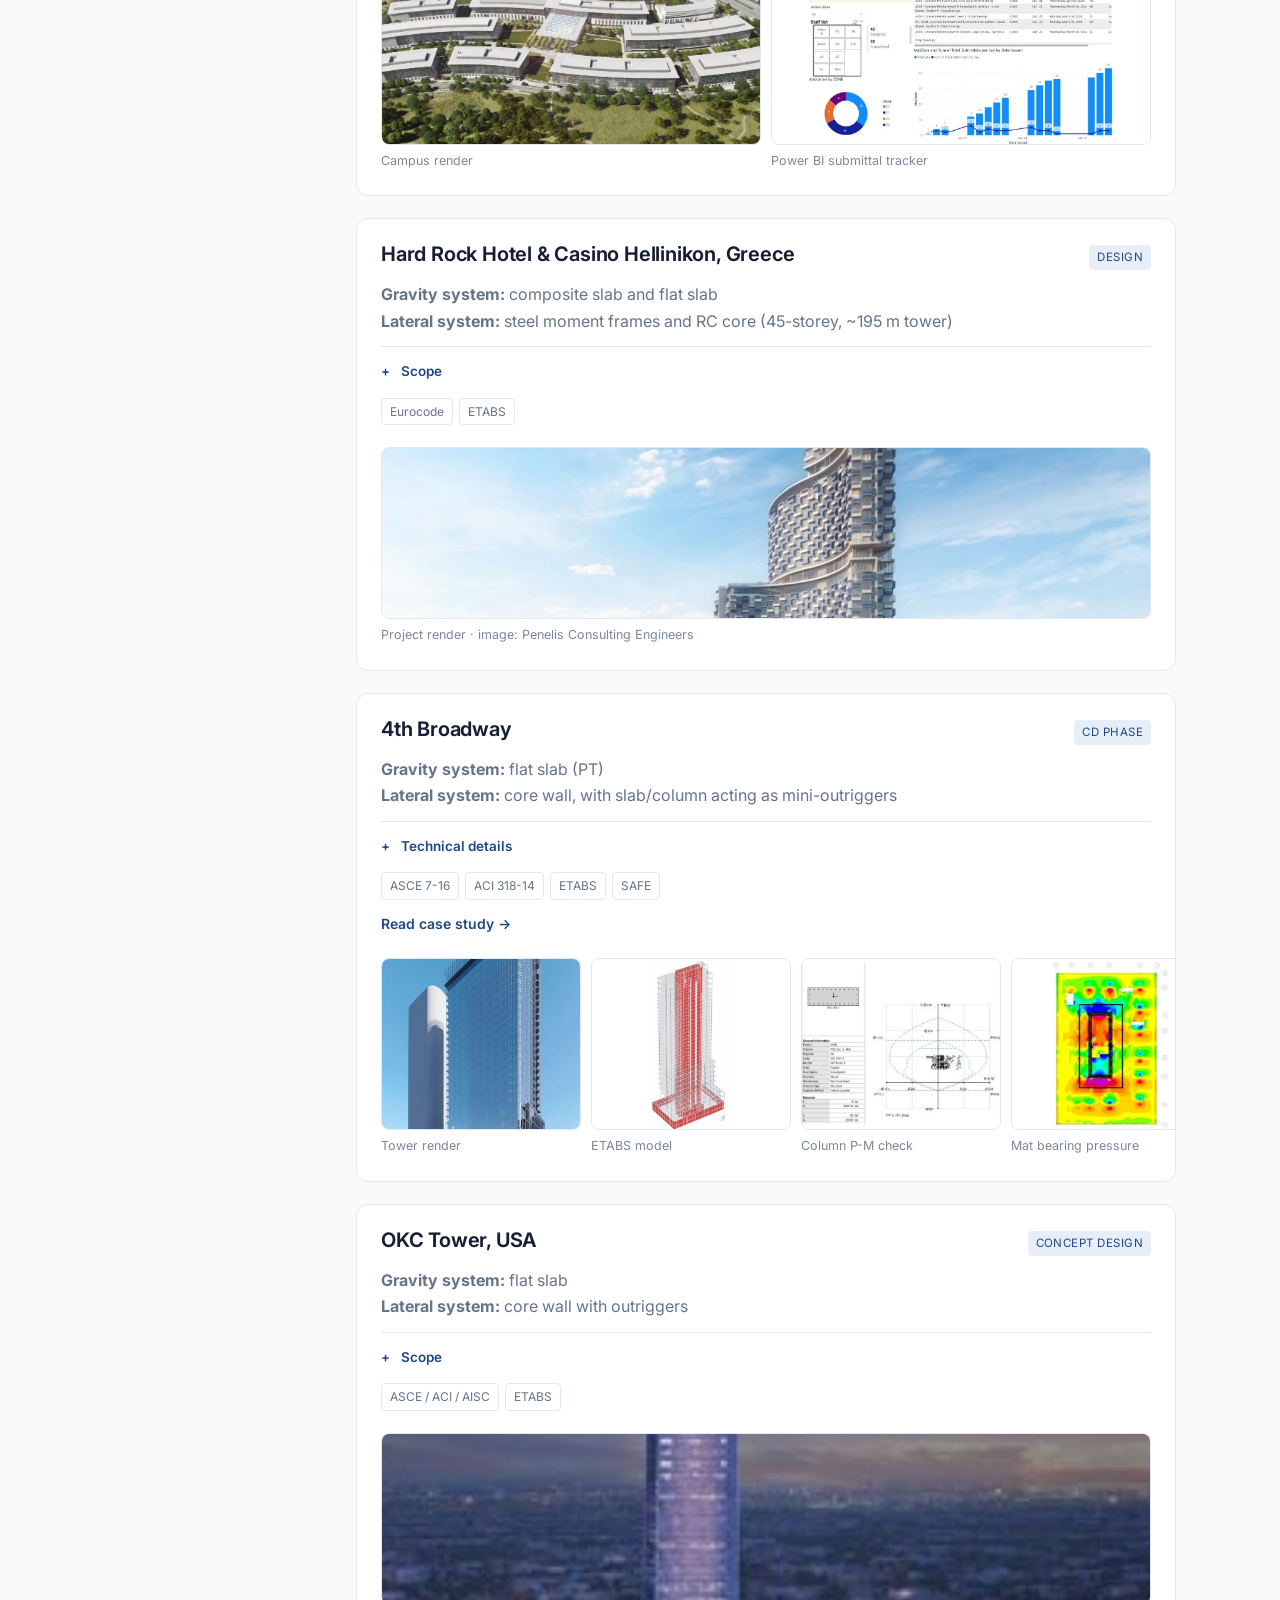
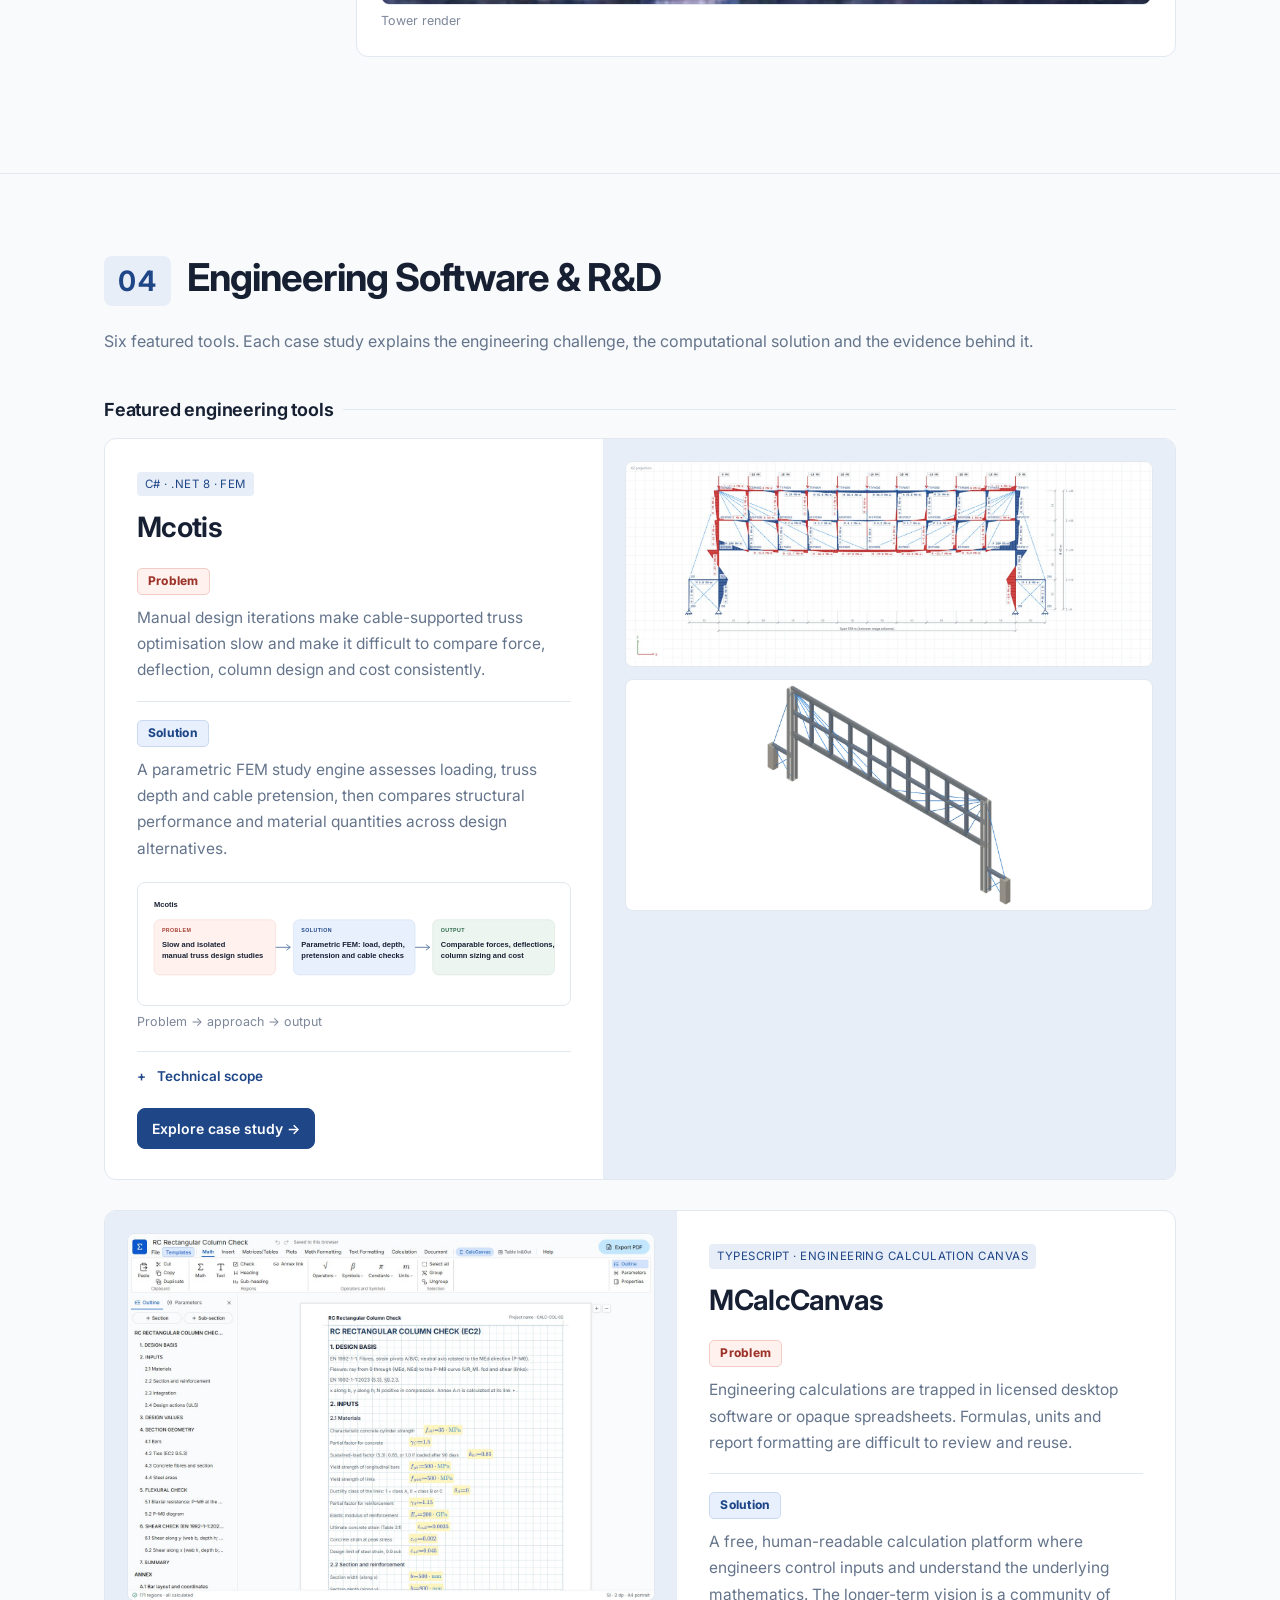
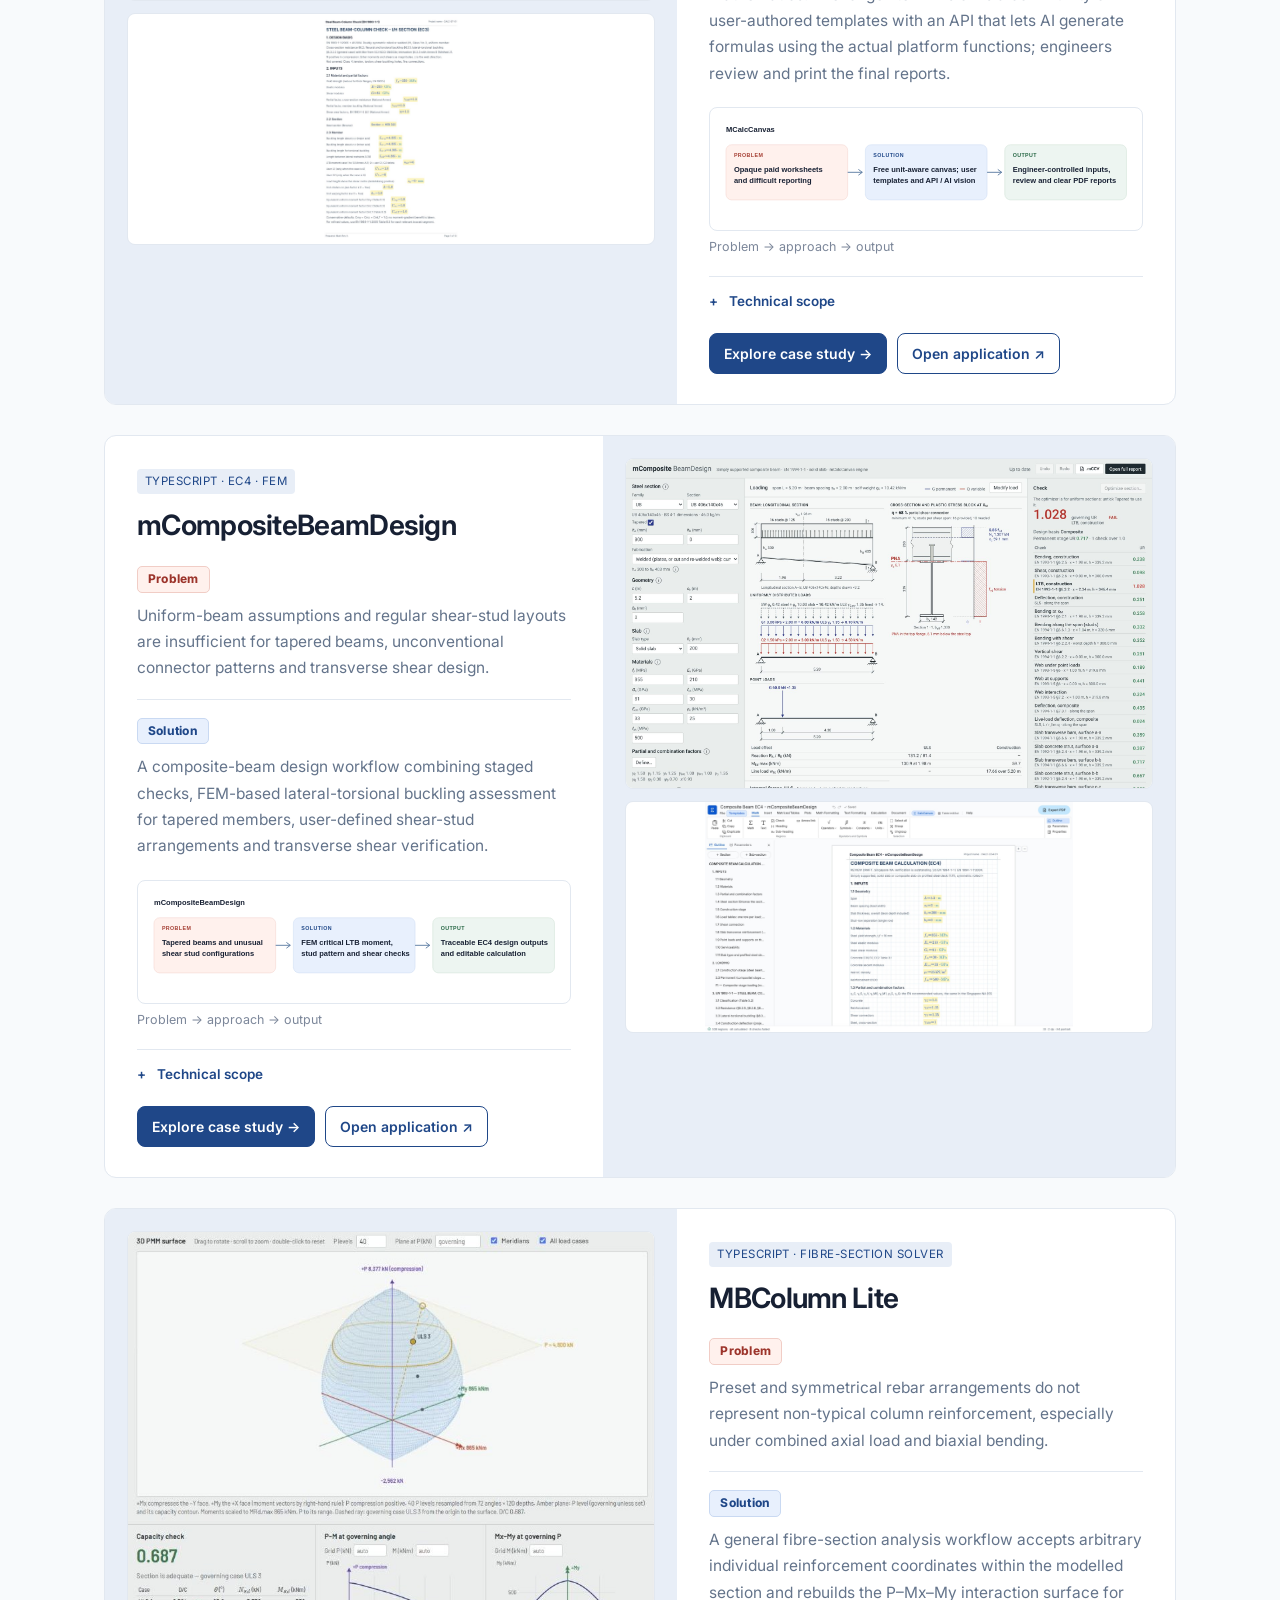
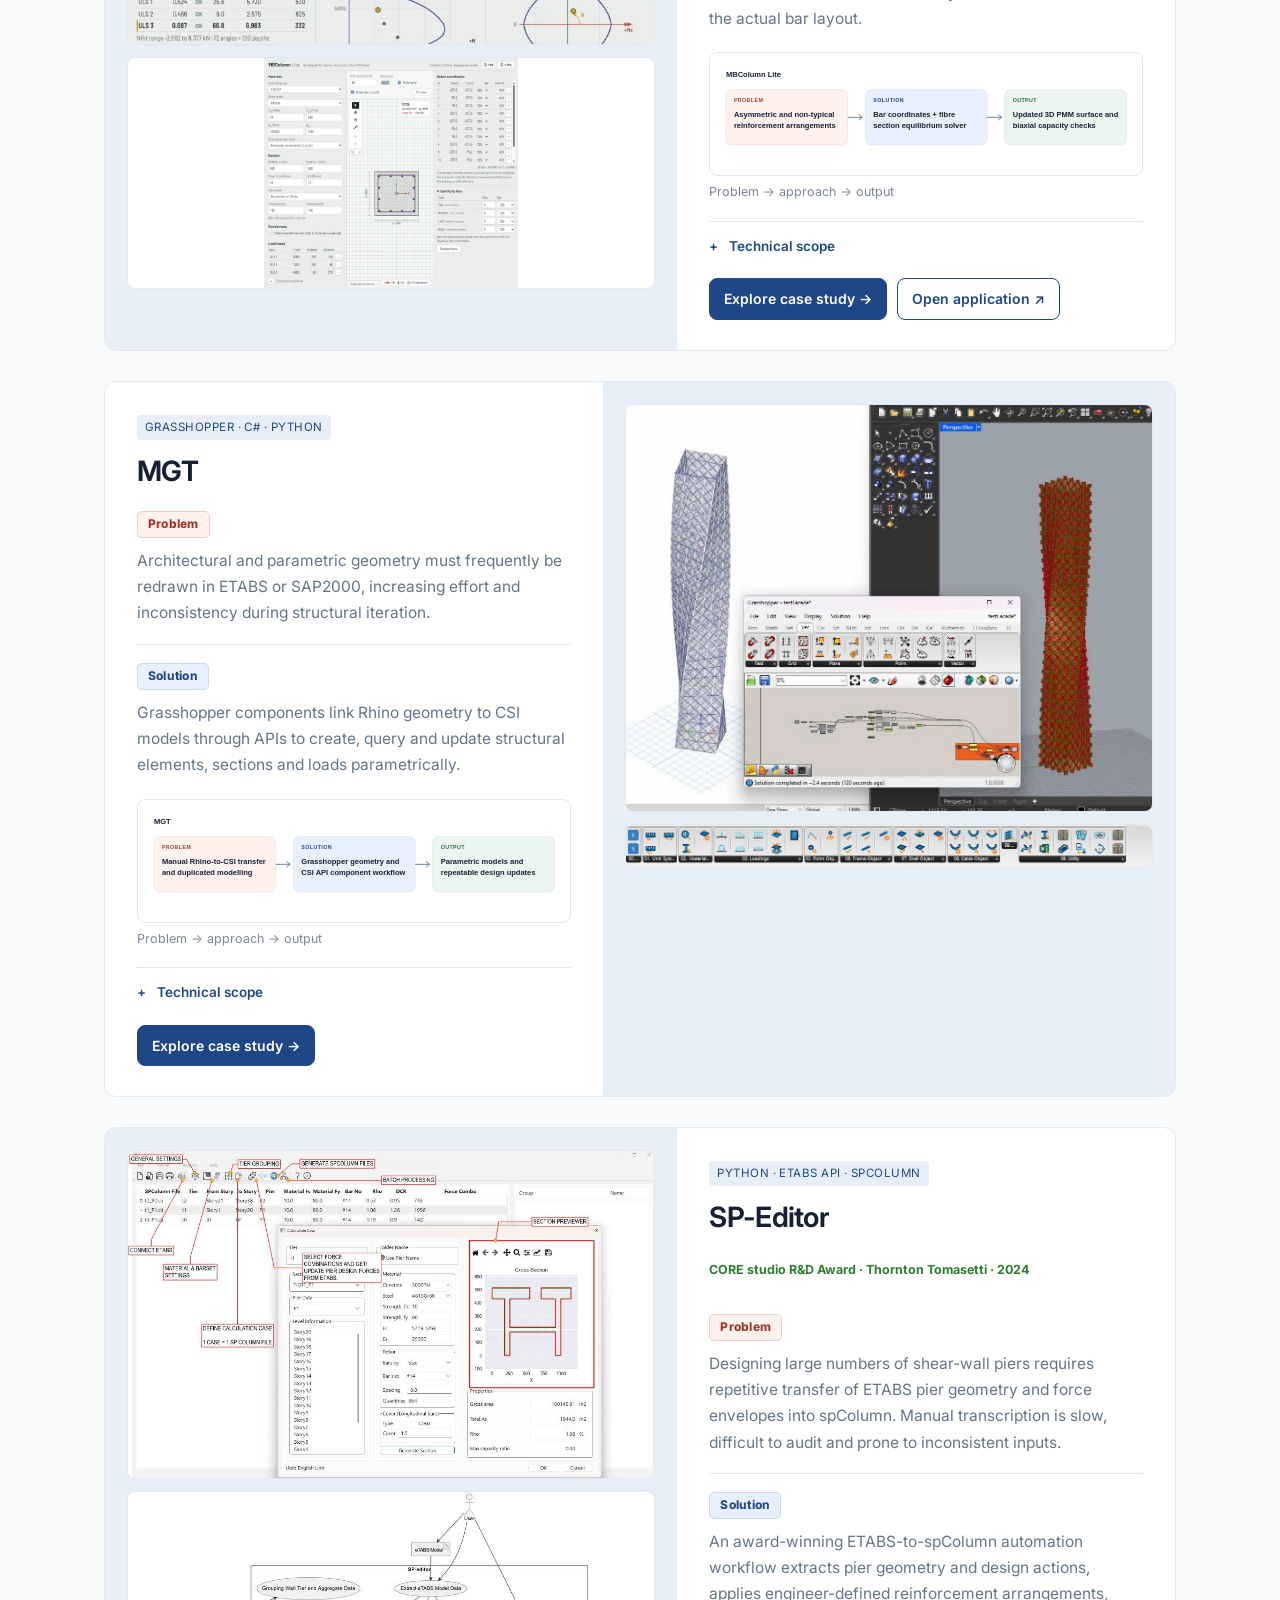
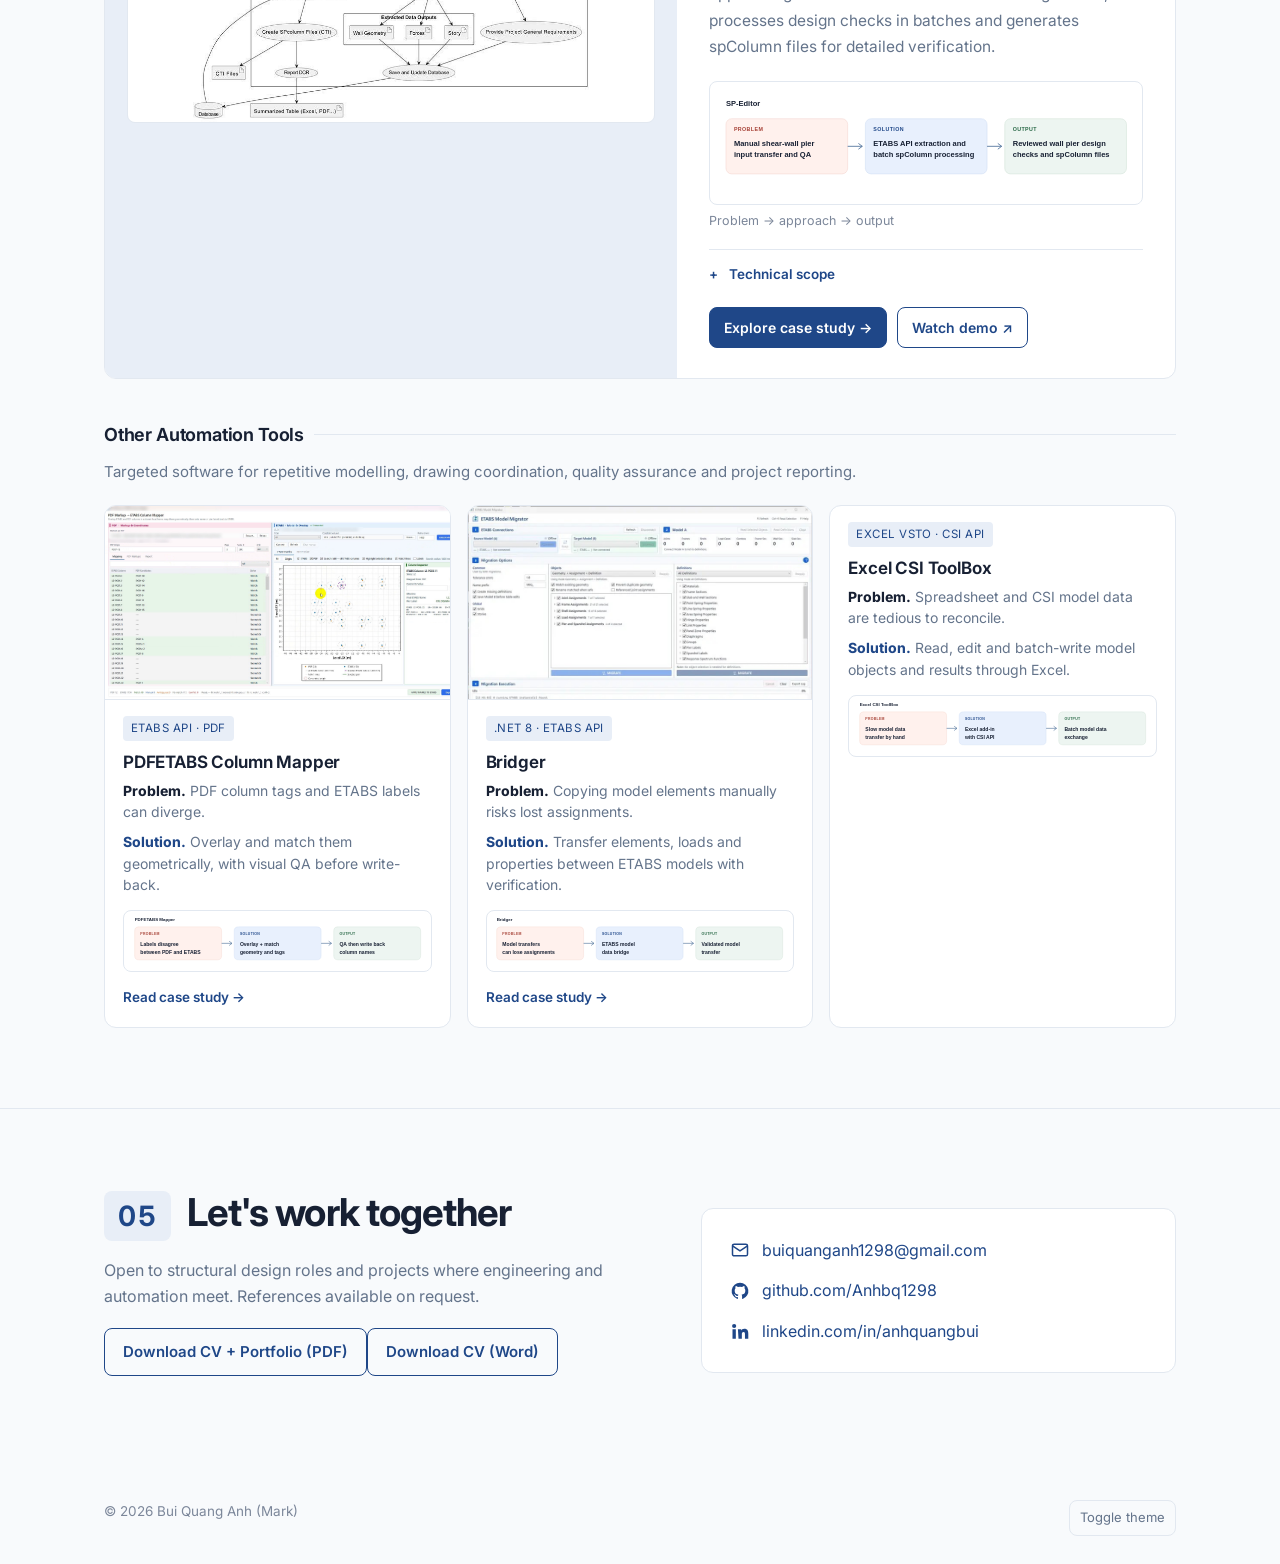
==== commit 7f514859: "Public hospital: add post-processing, column design, pile-raft scope (web, CV, PDF) Co-Authored-By: " ====
--- a/index.html
+++ b/index.html
@@ -207,7 +207,7 @@
         <article class="card proj">
           <div class="proj-head">
             <div class="ph"><h3>Public hospital (2 blocks, 23 storeys)</h3><span class="badge">Confidential</span></div>
-            <p class="desc"><b>Gravity system:</b> precast slab with band beams<br><b>Lateral system:</b> core walls</p><ul class="proj-points"><li>In charge of developing the ETABS analysis model</li><li>Pile sizing</li></ul><div class="codes" style="margin-top:14px"><span>Eurocode · Singapore NA</span></div>
+            <p class="desc"><b>Gravity system:</b> precast slab with band beams<br><b>Lateral system:</b> core walls</p><ul class="proj-points"><li>In charge of developing the ETABS analysis model</li><li>Post-processed the overall structural behaviour</li><li>Column design</li><li>Preliminary pile sizing</li><li>Worked with the geotechnical team to size the pile-raft system</li></ul><div class="codes" style="margin-top:14px"><span>Eurocode · Singapore NA</span></div>
           </div>
         </article>
       </div>
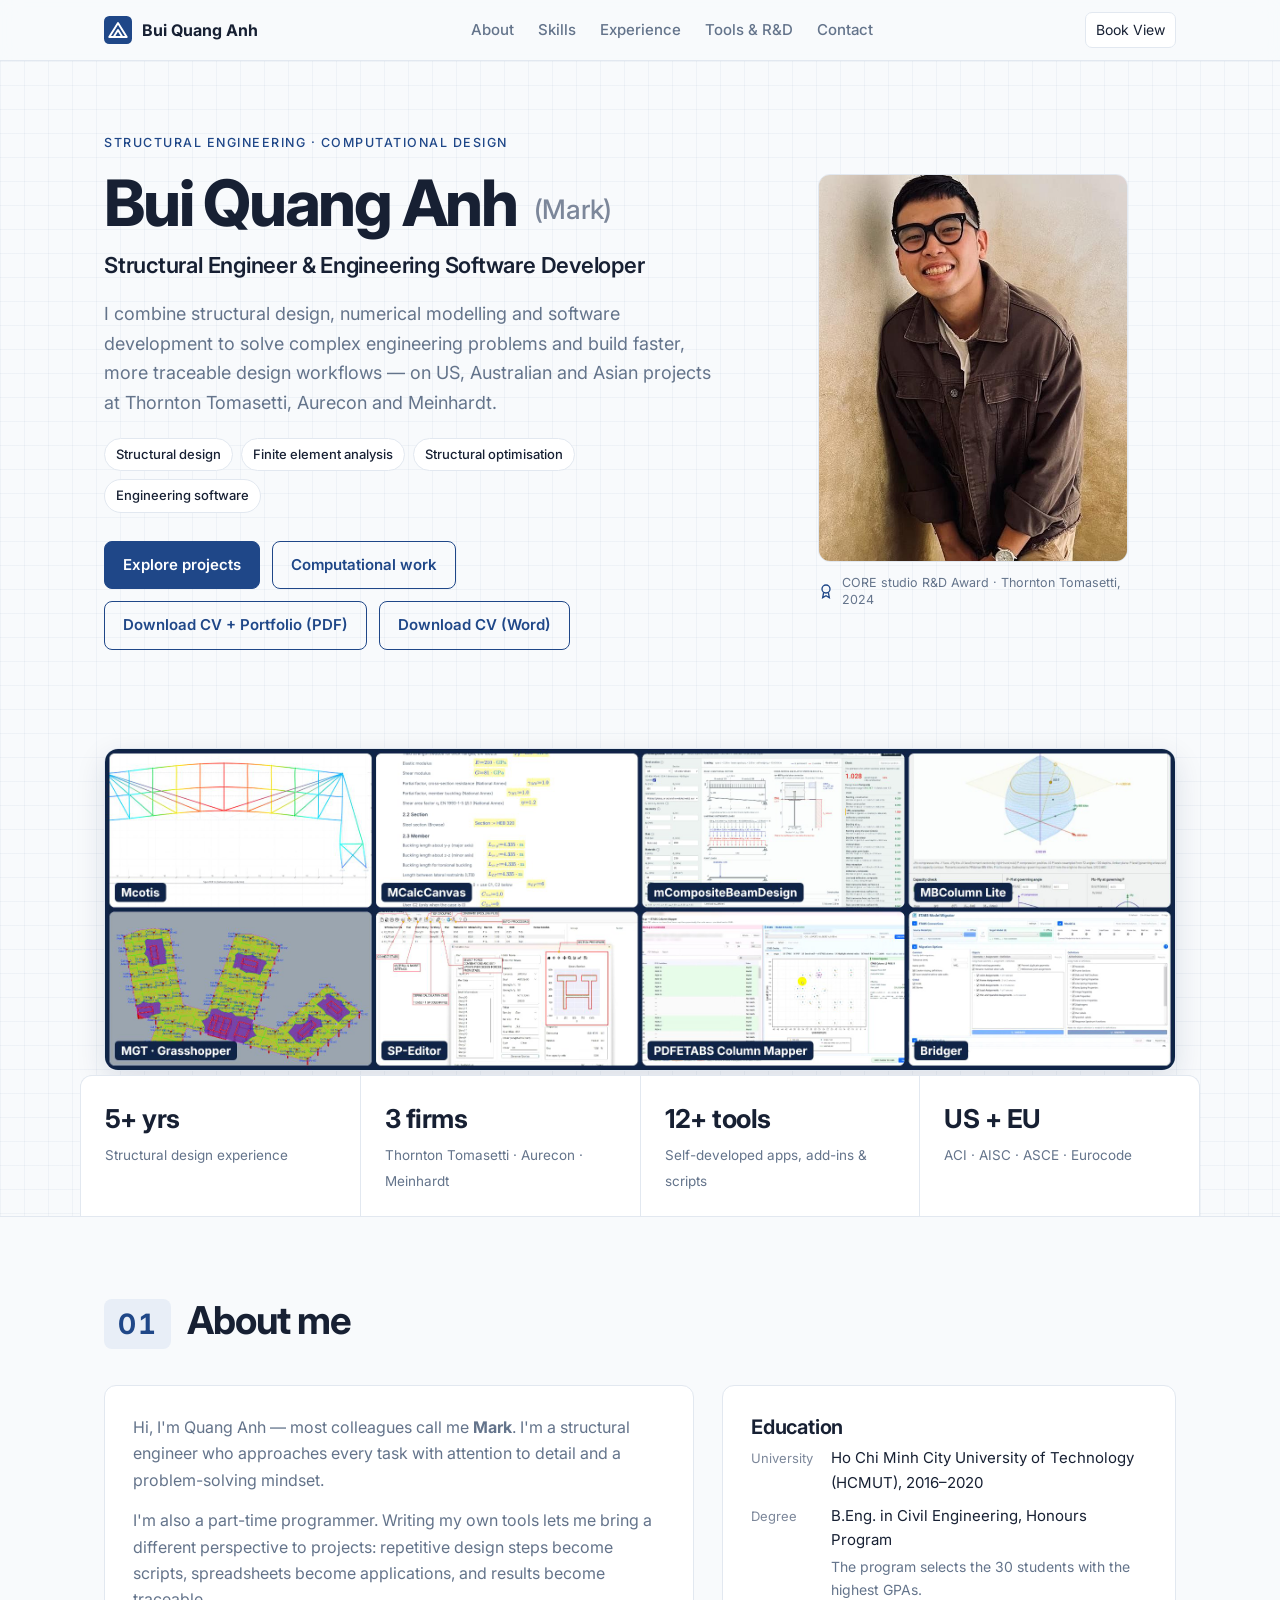
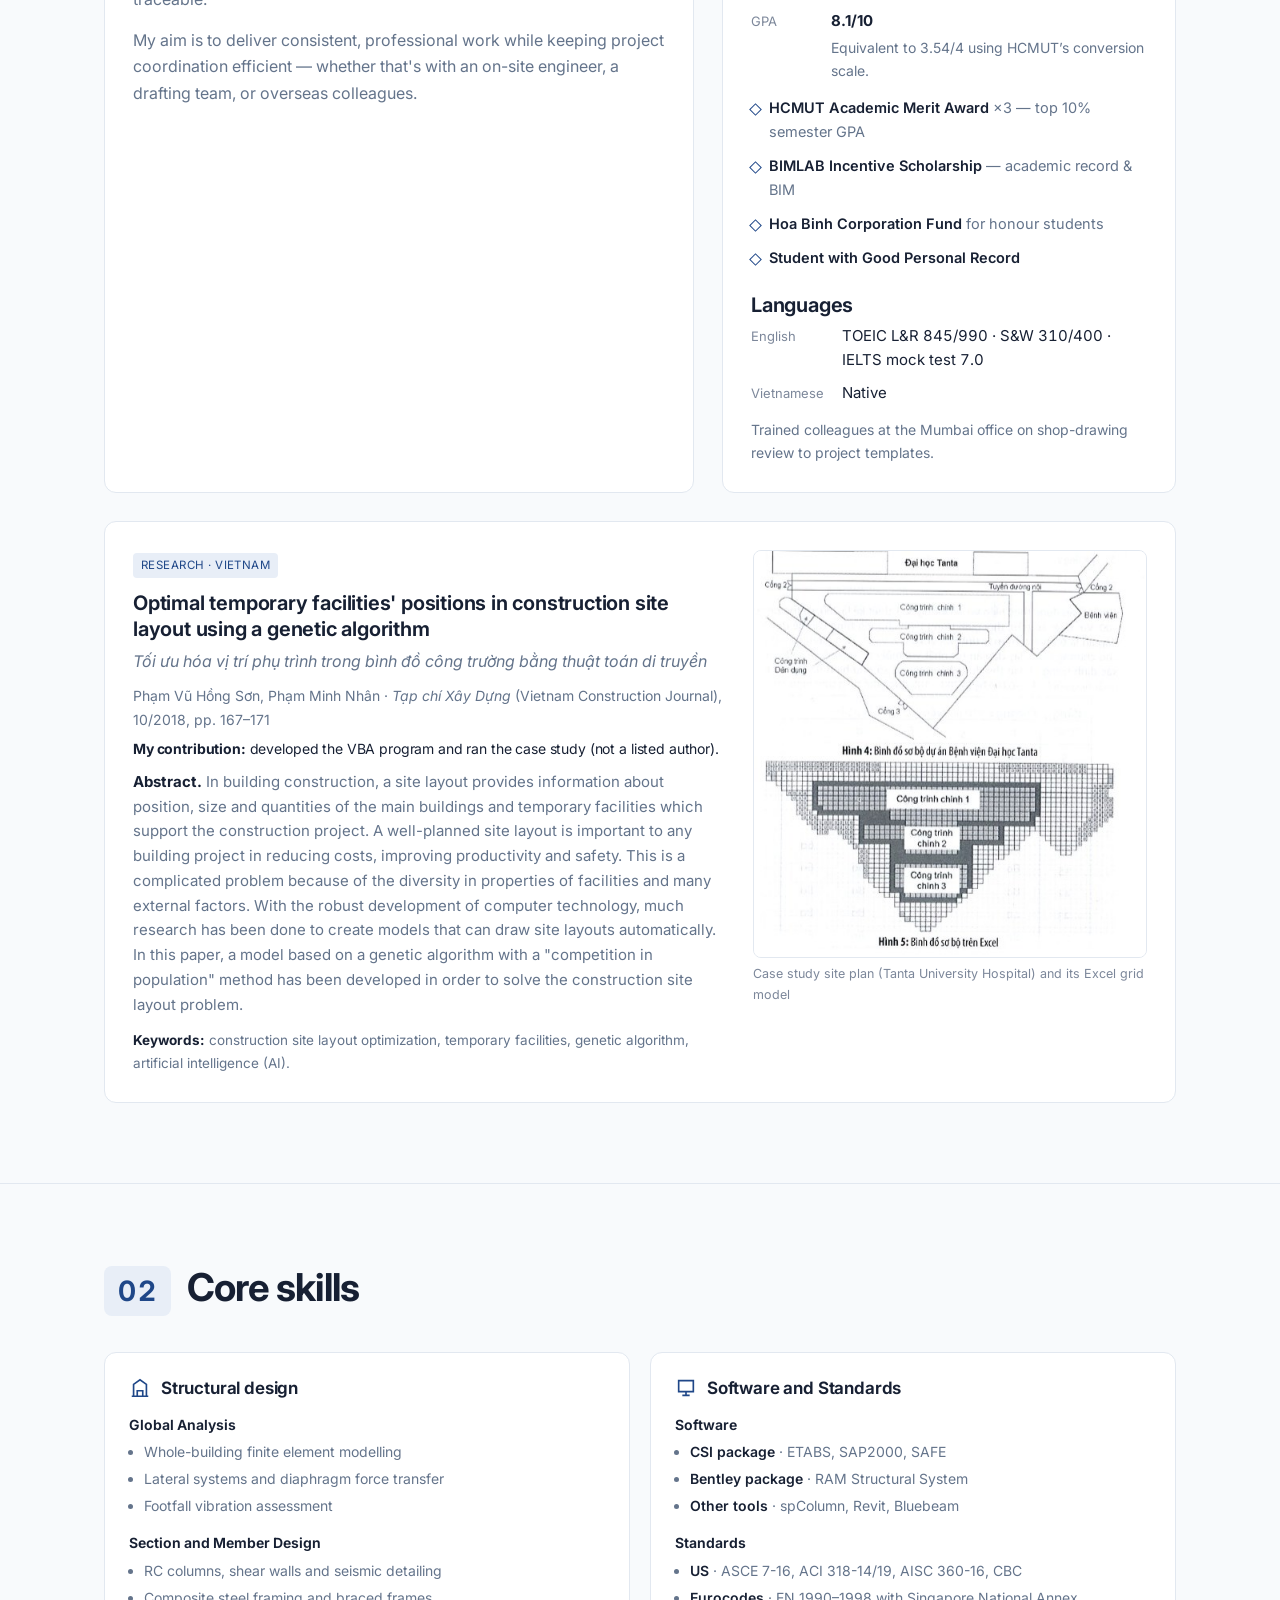
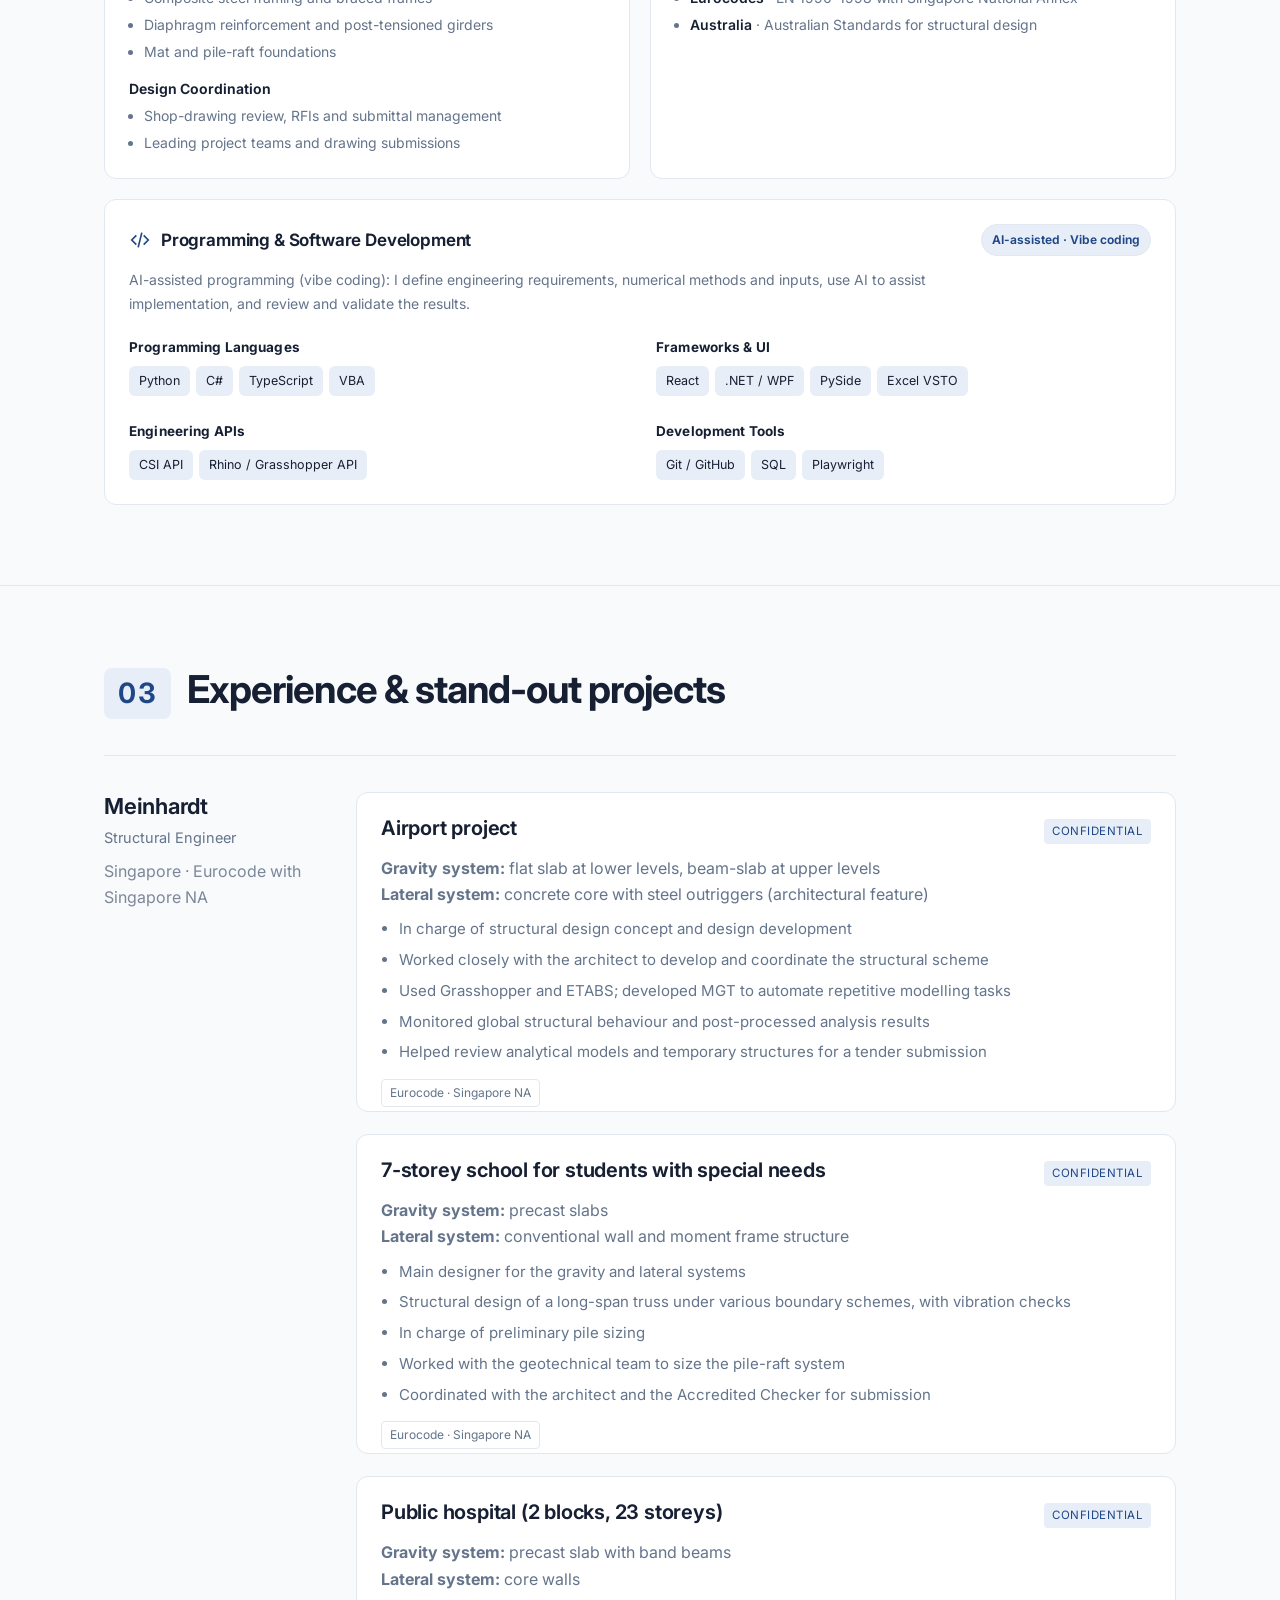
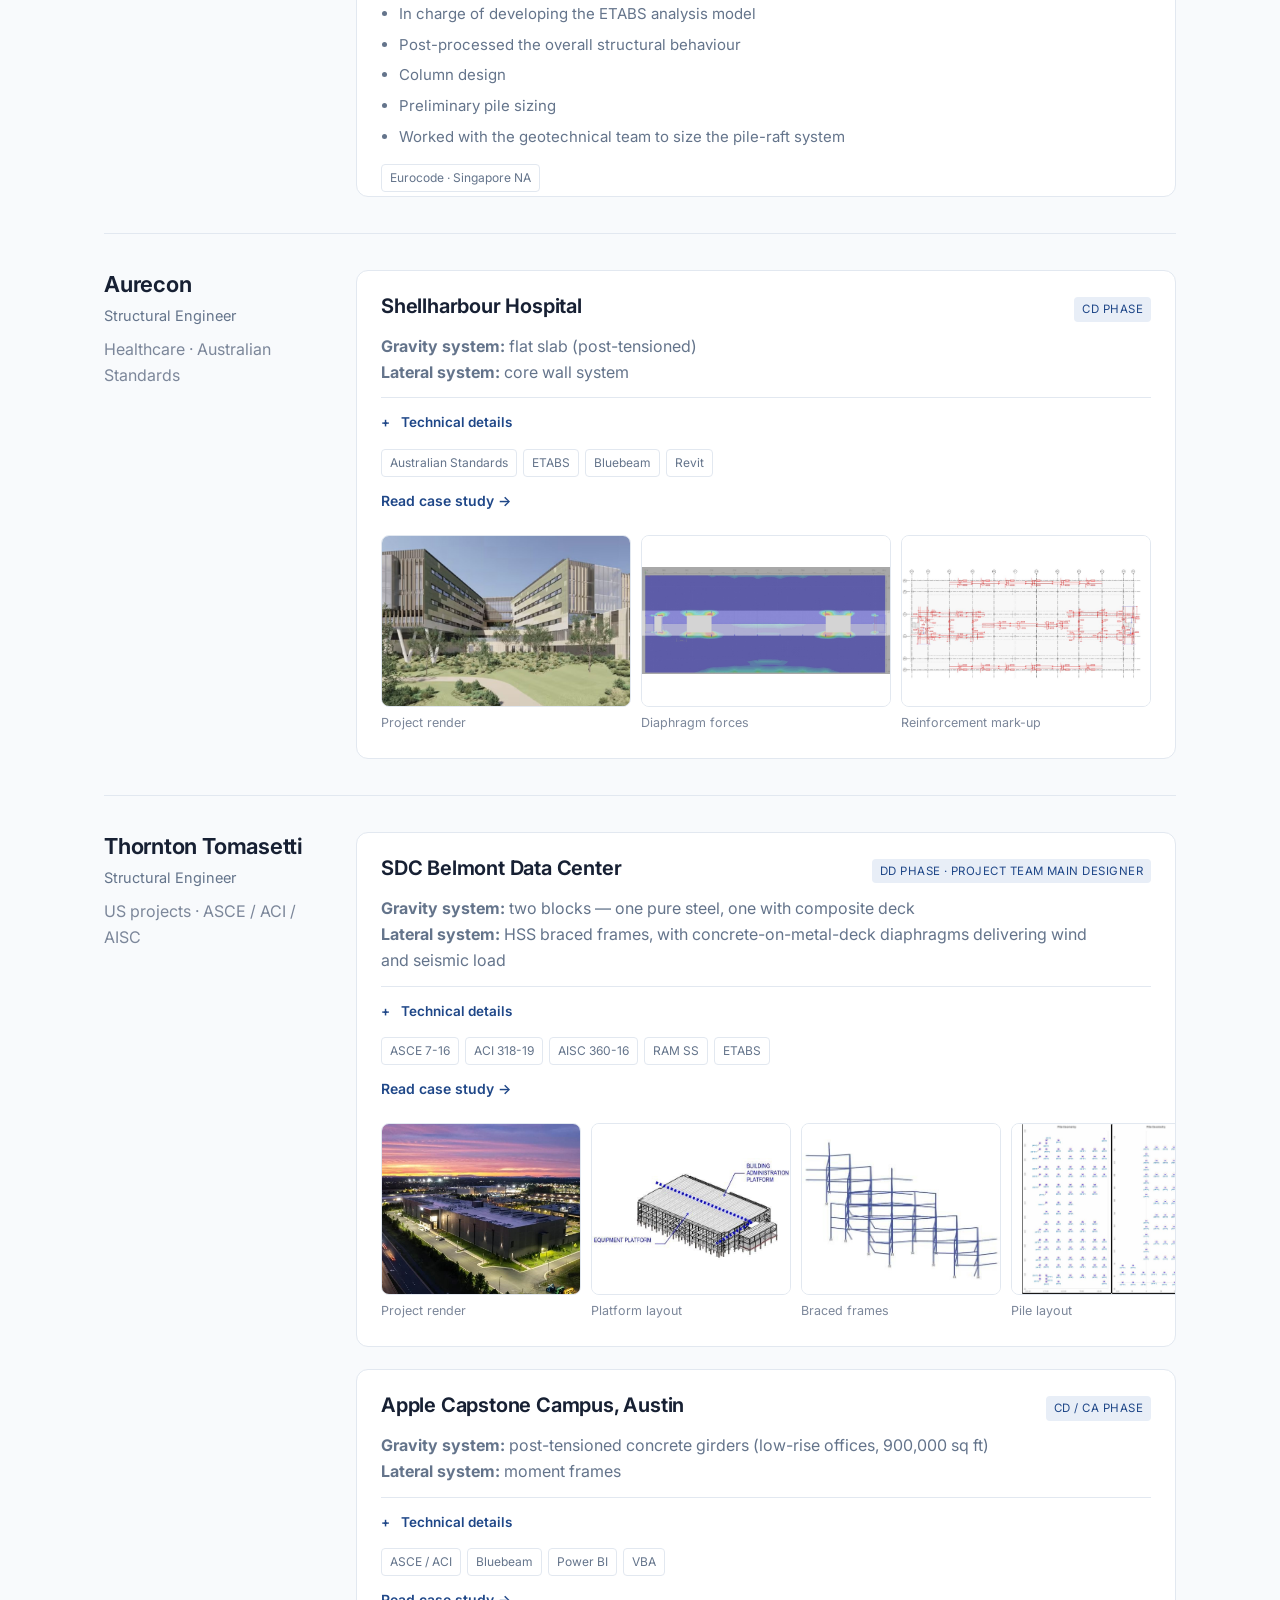
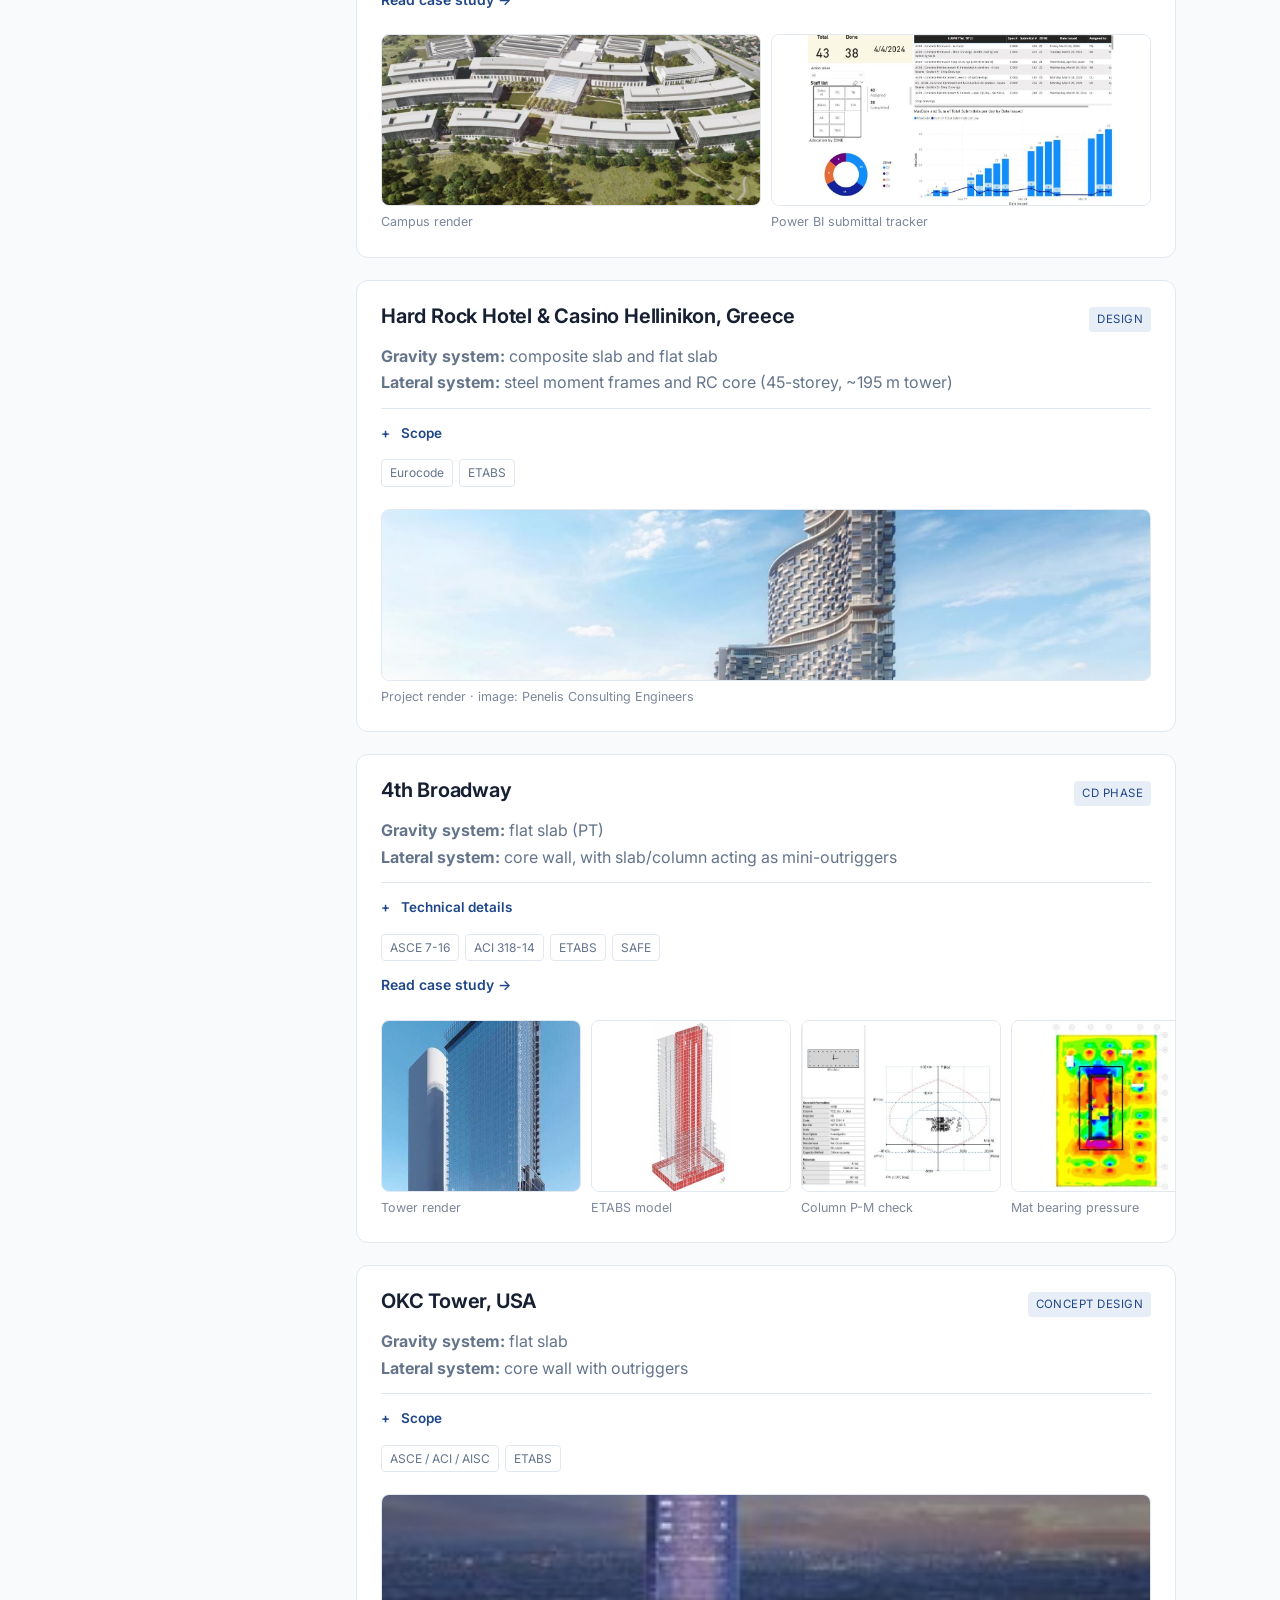
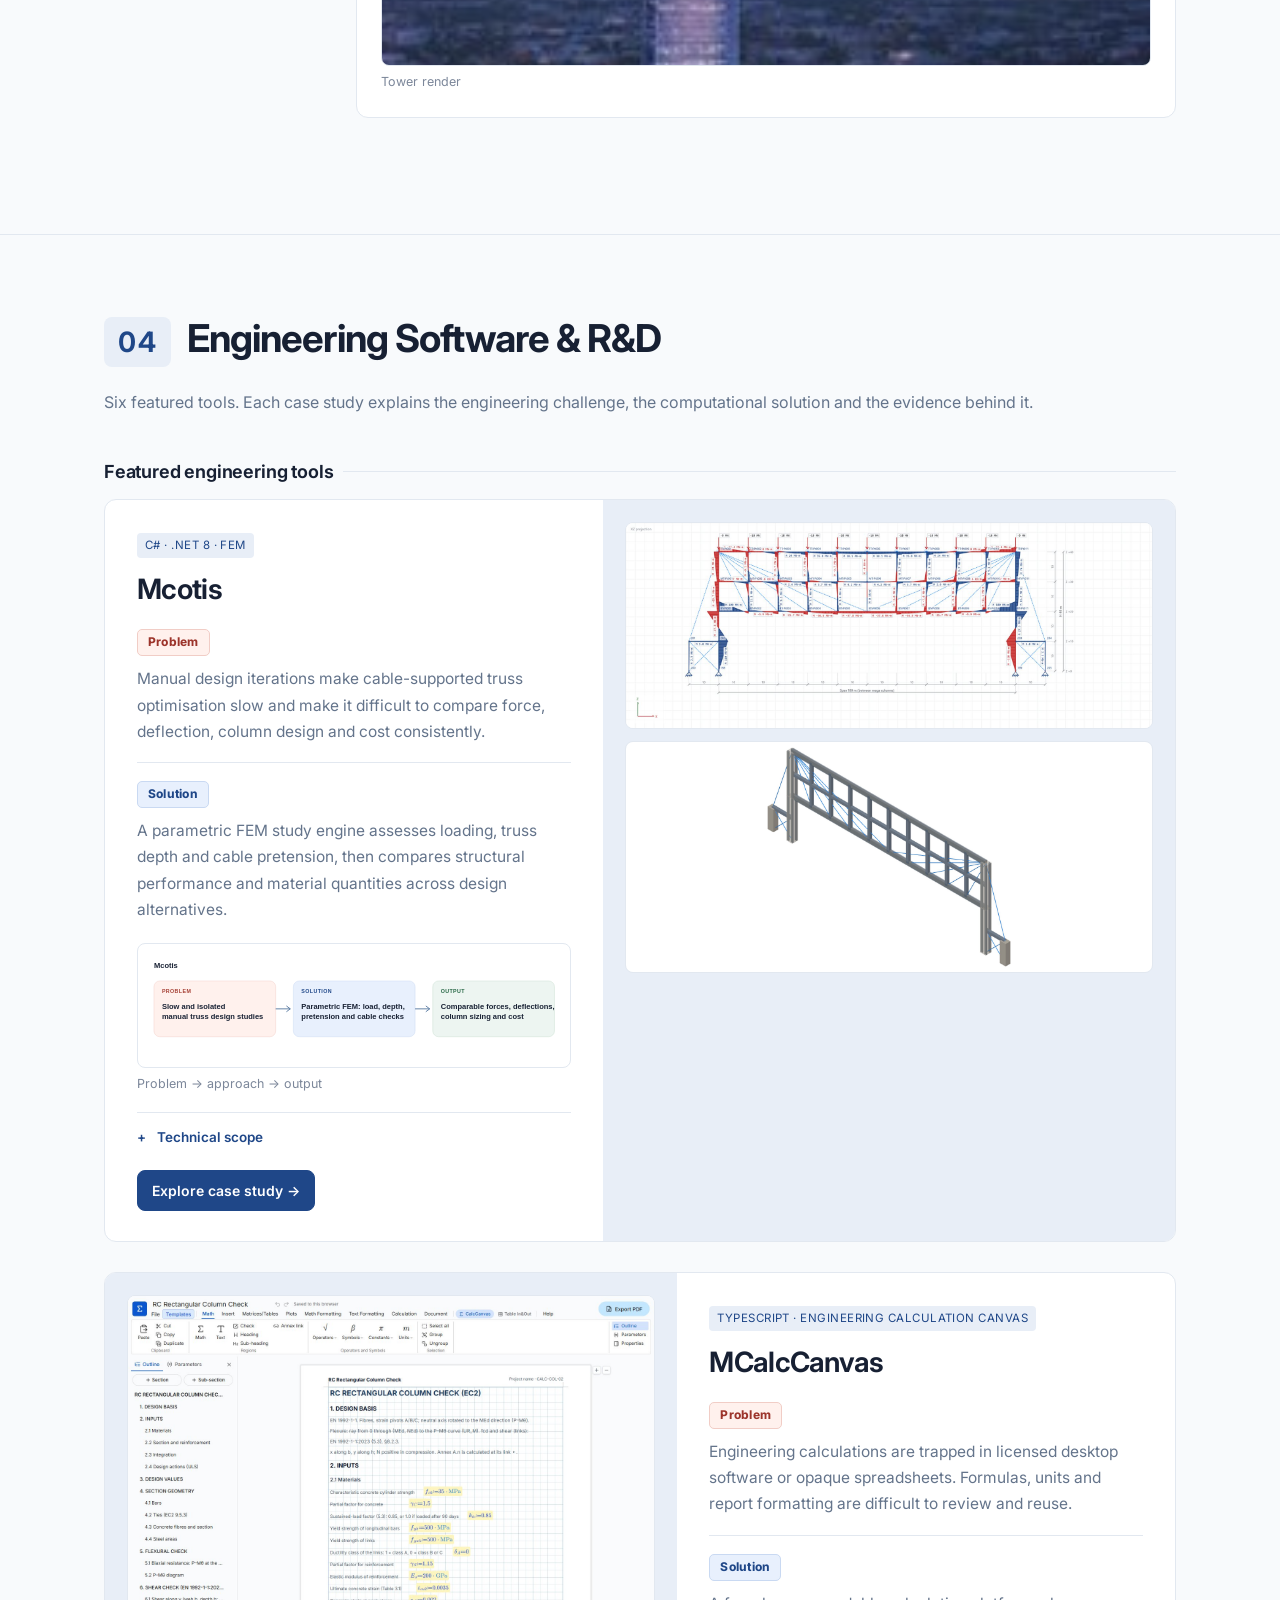
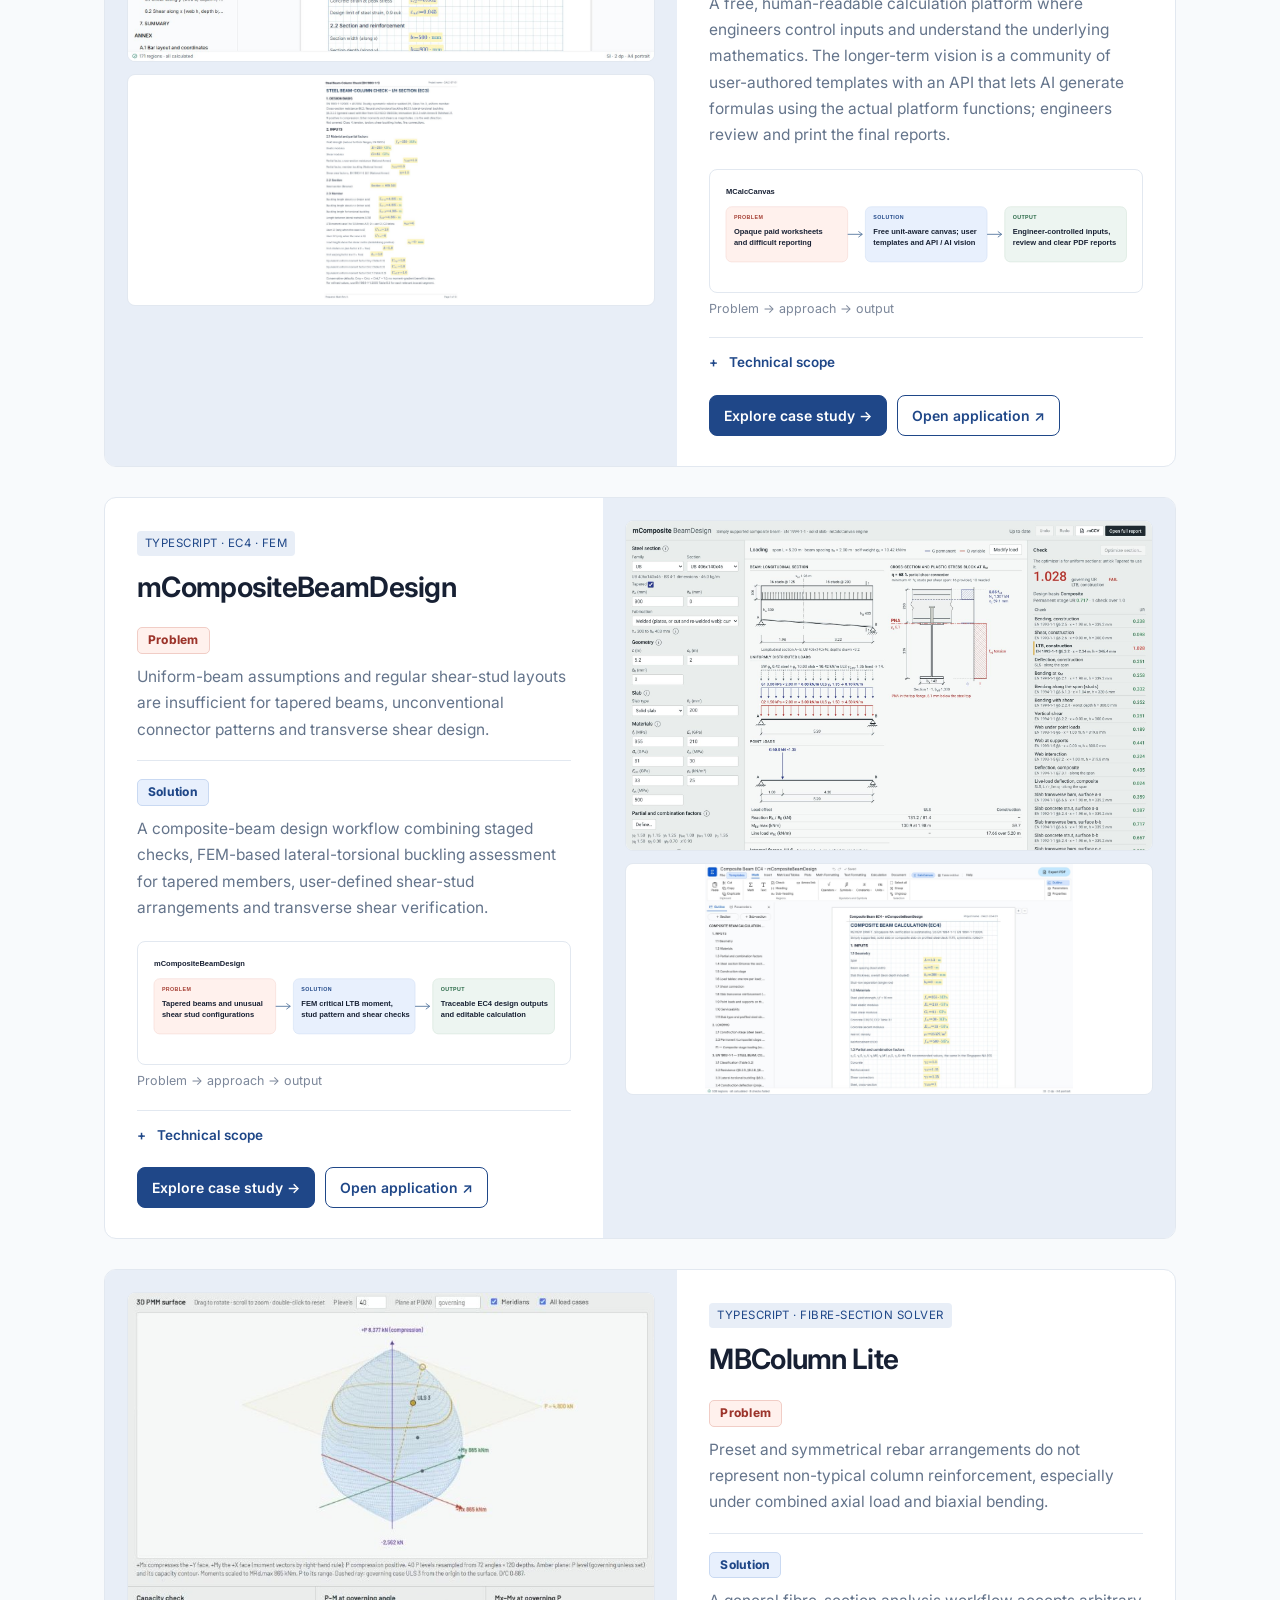
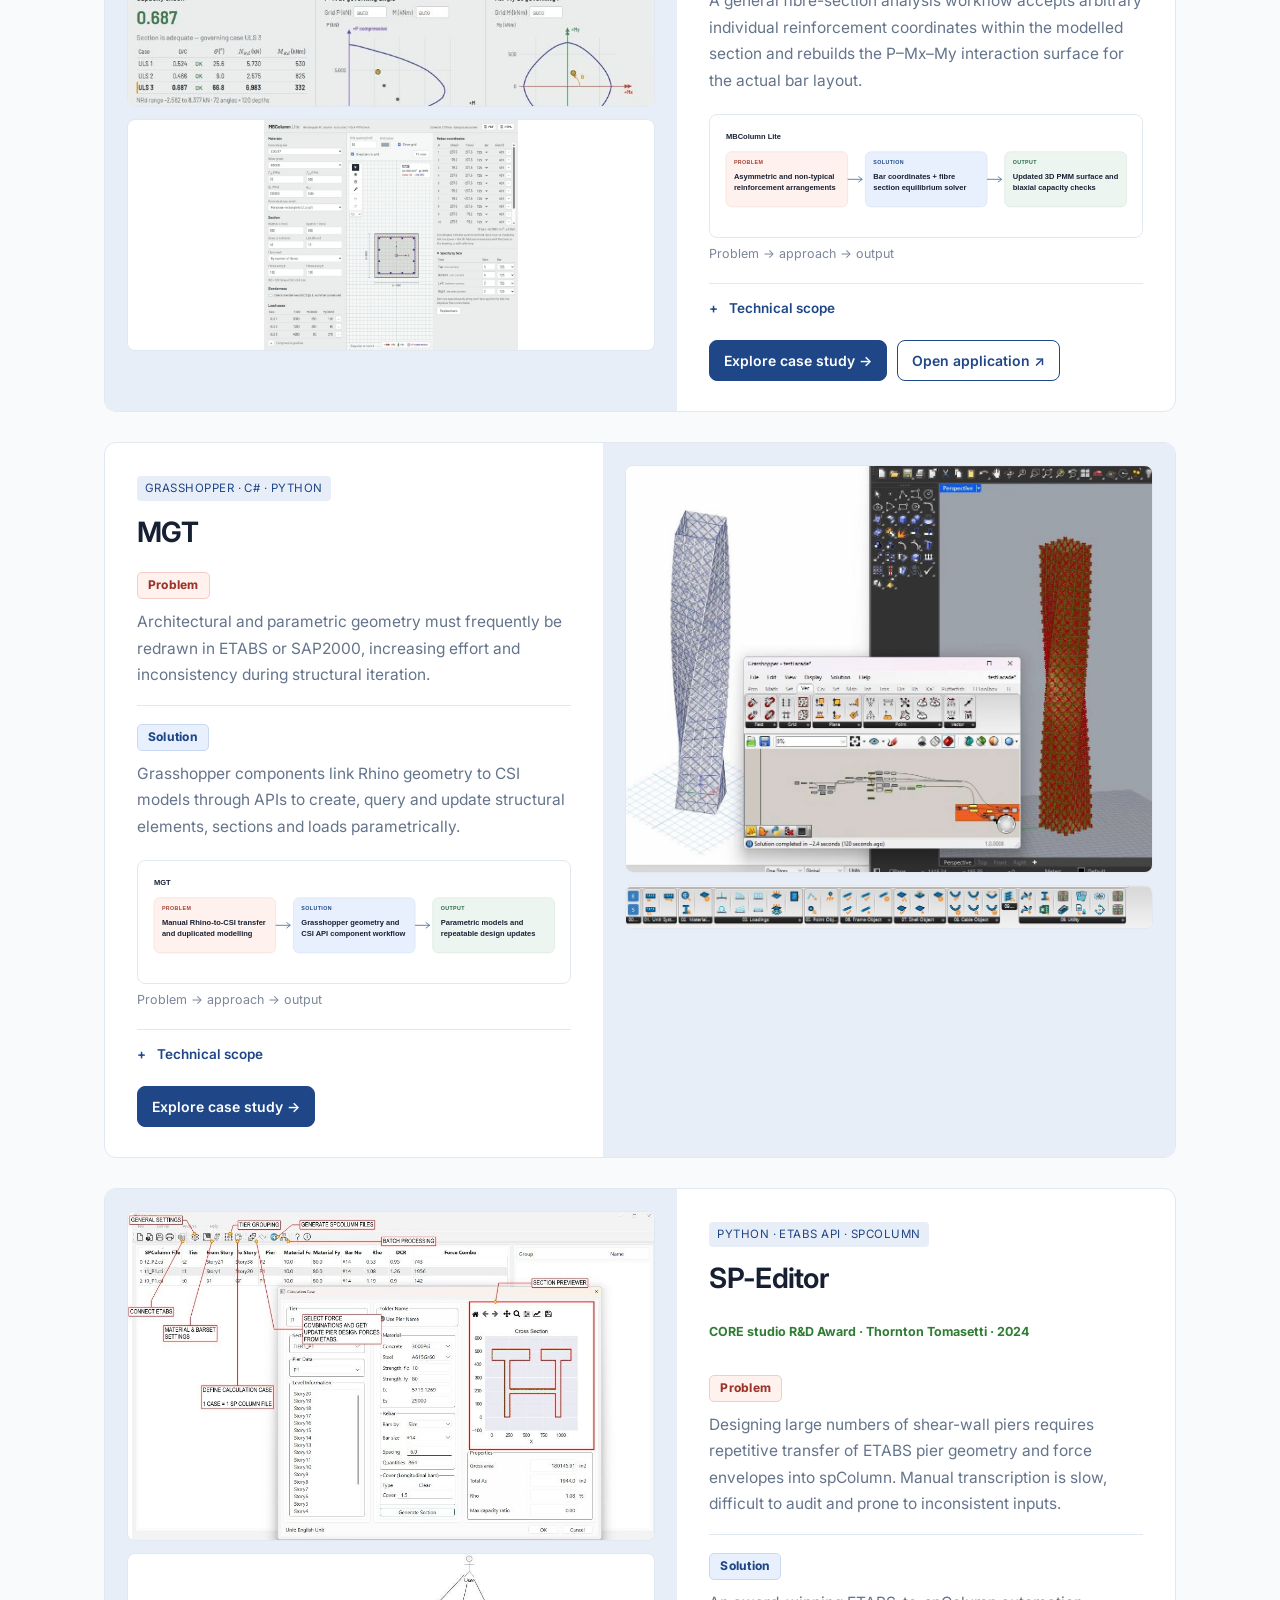
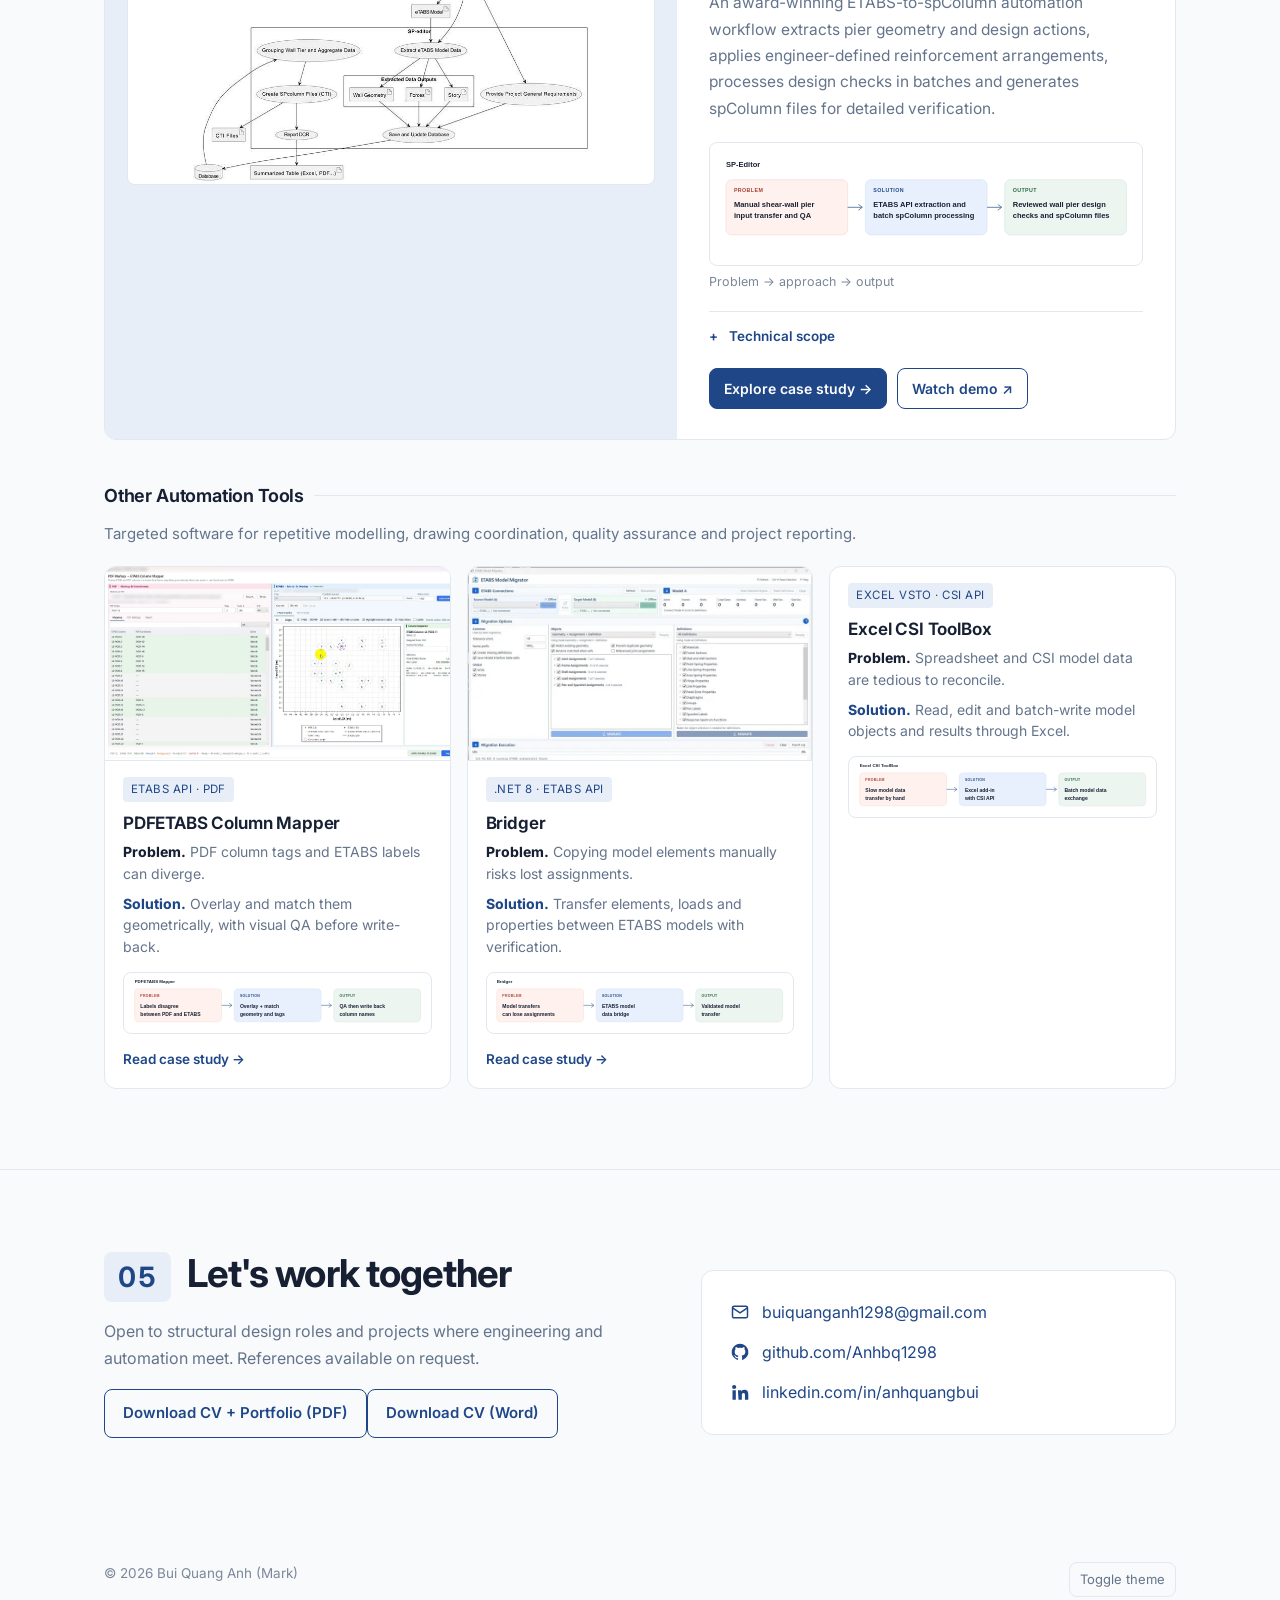
==== commit af4fe49e: "7-storey school: add pile sizing and pile-raft scope Co-Authored-By: Claude Sonnet 5.5 <noreply@anth" ====
--- a/index.html
+++ b/index.html
@@ -201,7 +201,7 @@
         <article class="card proj">
           <div class="proj-head">
             <div class="ph"><h3>7-storey school for students with special needs</h3><span class="badge">Confidential</span></div>
-            <p class="desc"><b>Gravity system:</b> precast slabs<br><b>Lateral system:</b> conventional wall and moment frame structure</p><ul class="proj-points"><li>Main designer for the gravity and lateral systems</li><li>Structural design of a long-span truss under various boundary schemes, with vibration checks</li><li>Coordinated with the architect and the Accredited Checker for submission</li></ul><div class="codes" style="margin-top:14px"><span>Eurocode · Singapore NA</span></div>
+            <p class="desc"><b>Gravity system:</b> precast slabs<br><b>Lateral system:</b> conventional wall and moment frame structure</p><ul class="proj-points"><li>Main designer for the gravity and lateral systems</li><li>Structural design of a long-span truss under various boundary schemes, with vibration checks</li><li>In charge of preliminary pile sizing</li><li>Worked with the geotechnical team to size the pile-raft system</li><li>Coordinated with the architect and the Accredited Checker for submission</li></ul><div class="codes" style="margin-top:14px"><span>Eurocode · Singapore NA</span></div>
           </div>
         </article>
         <article class="card proj">
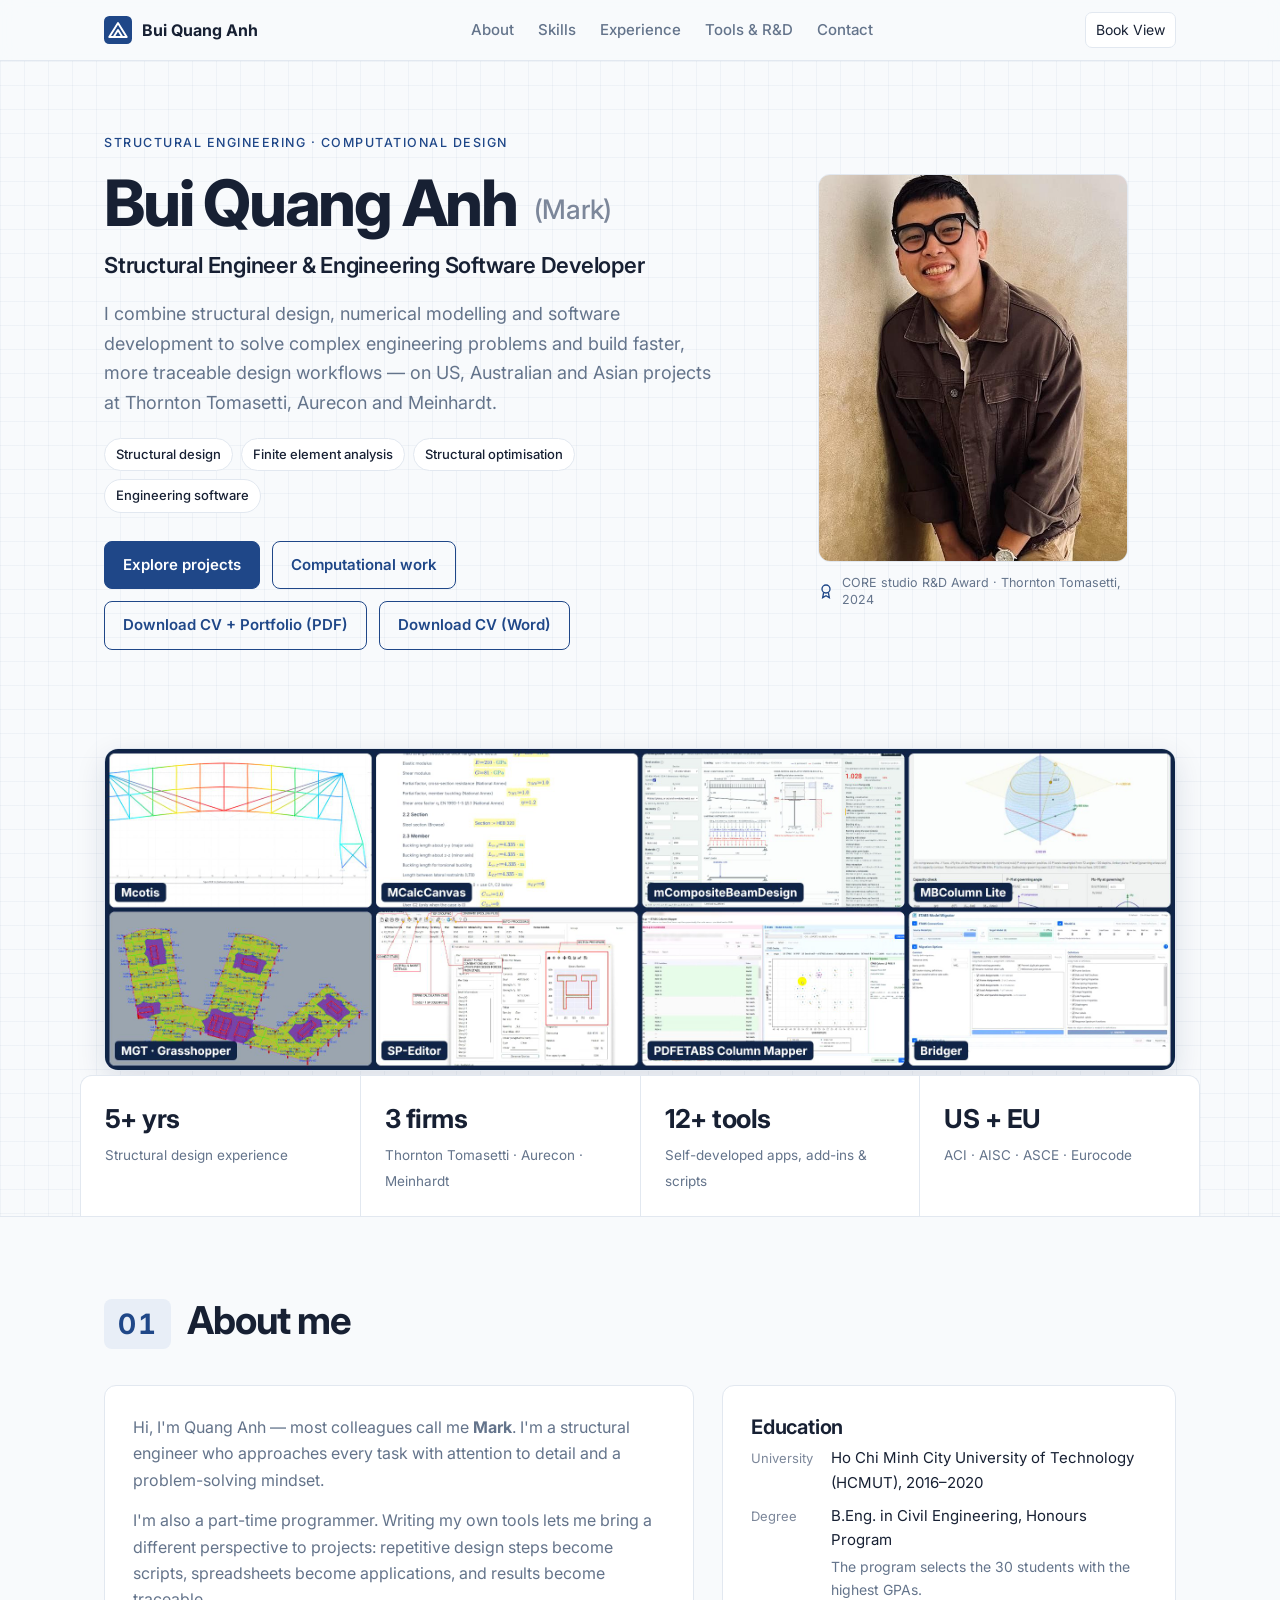
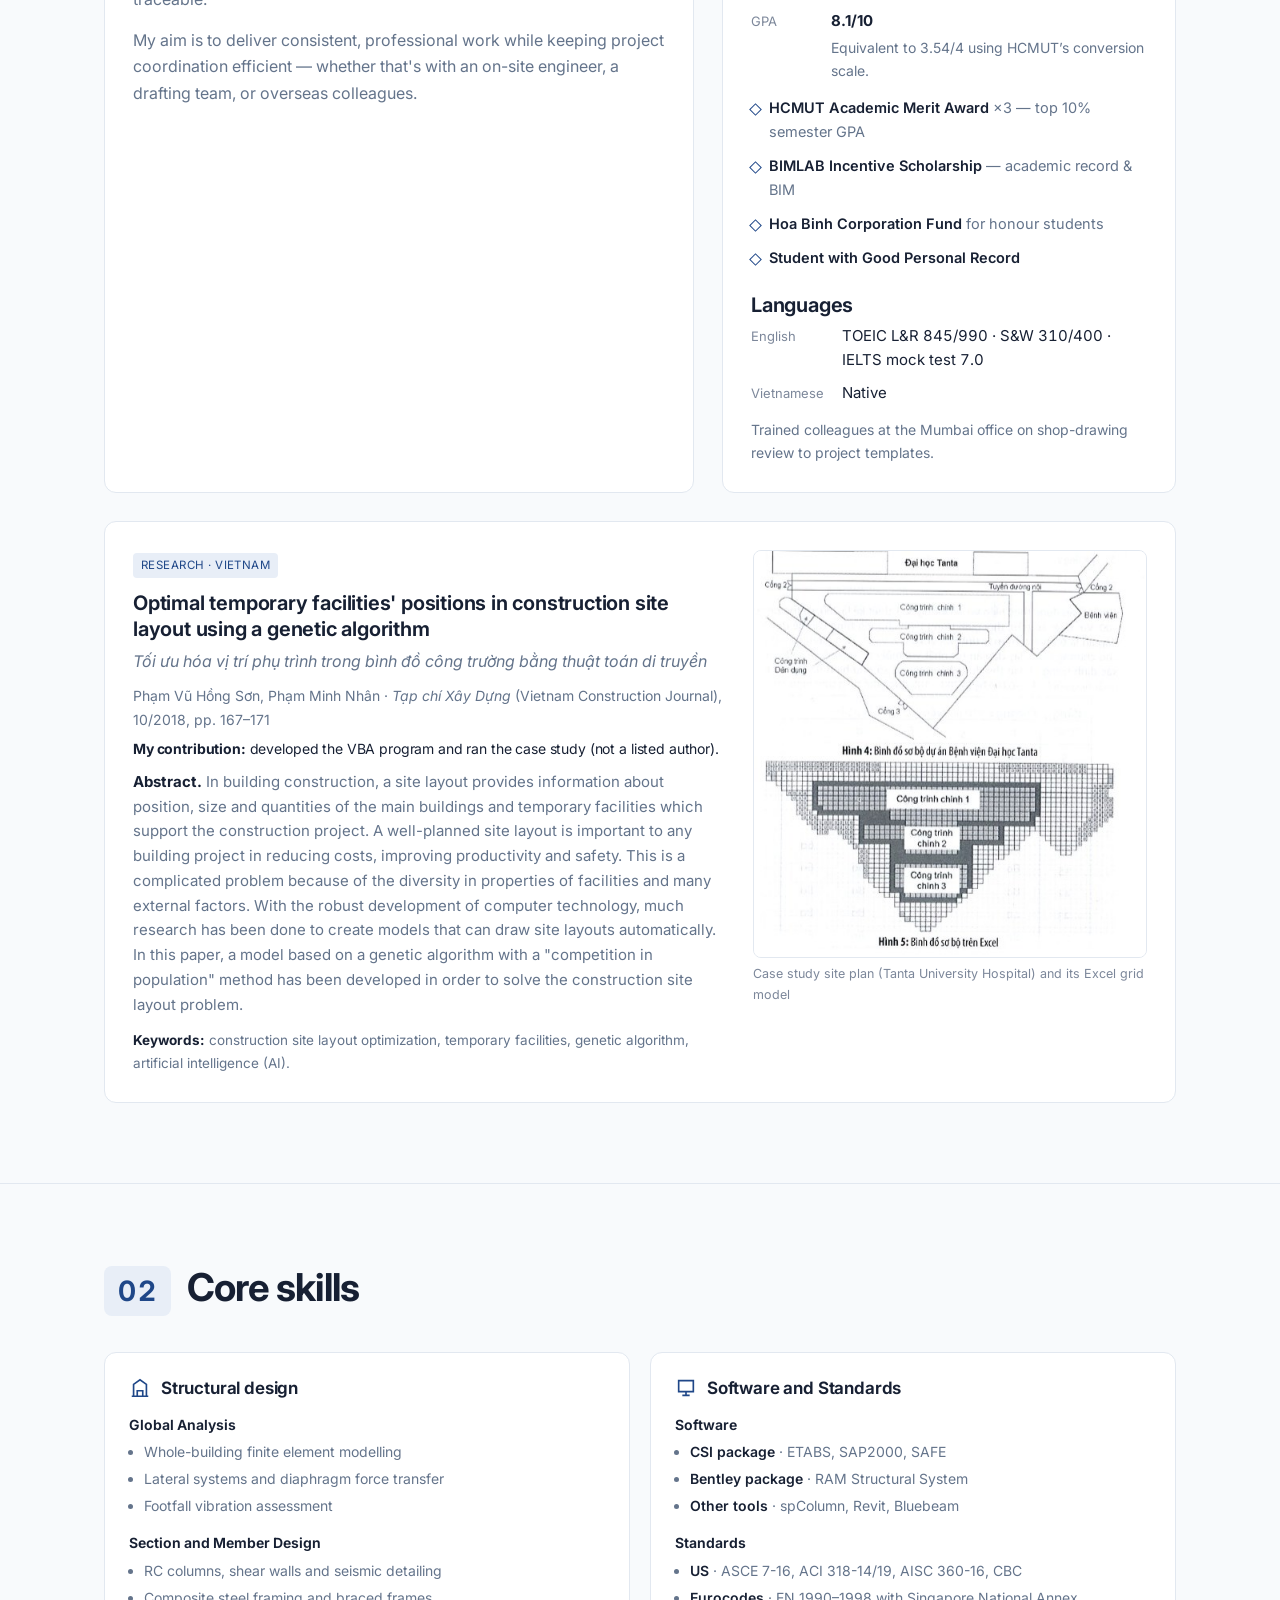
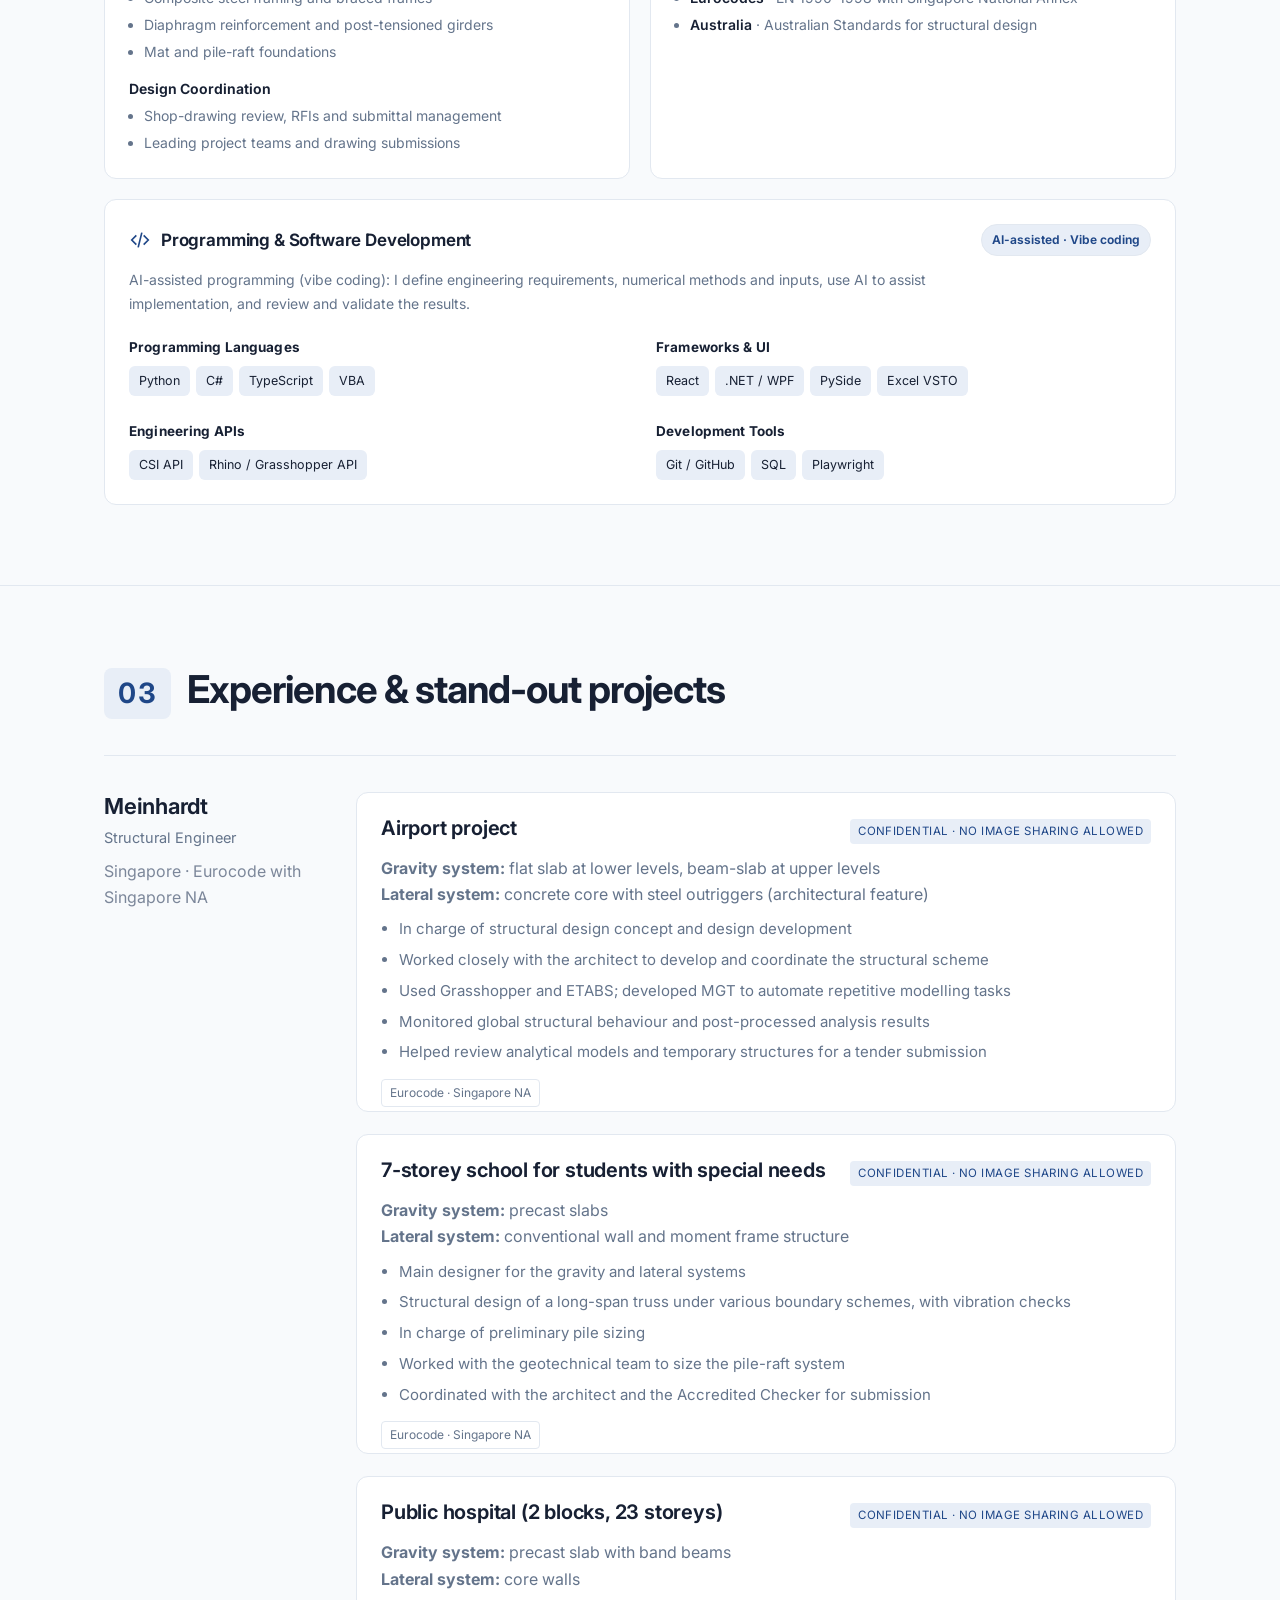
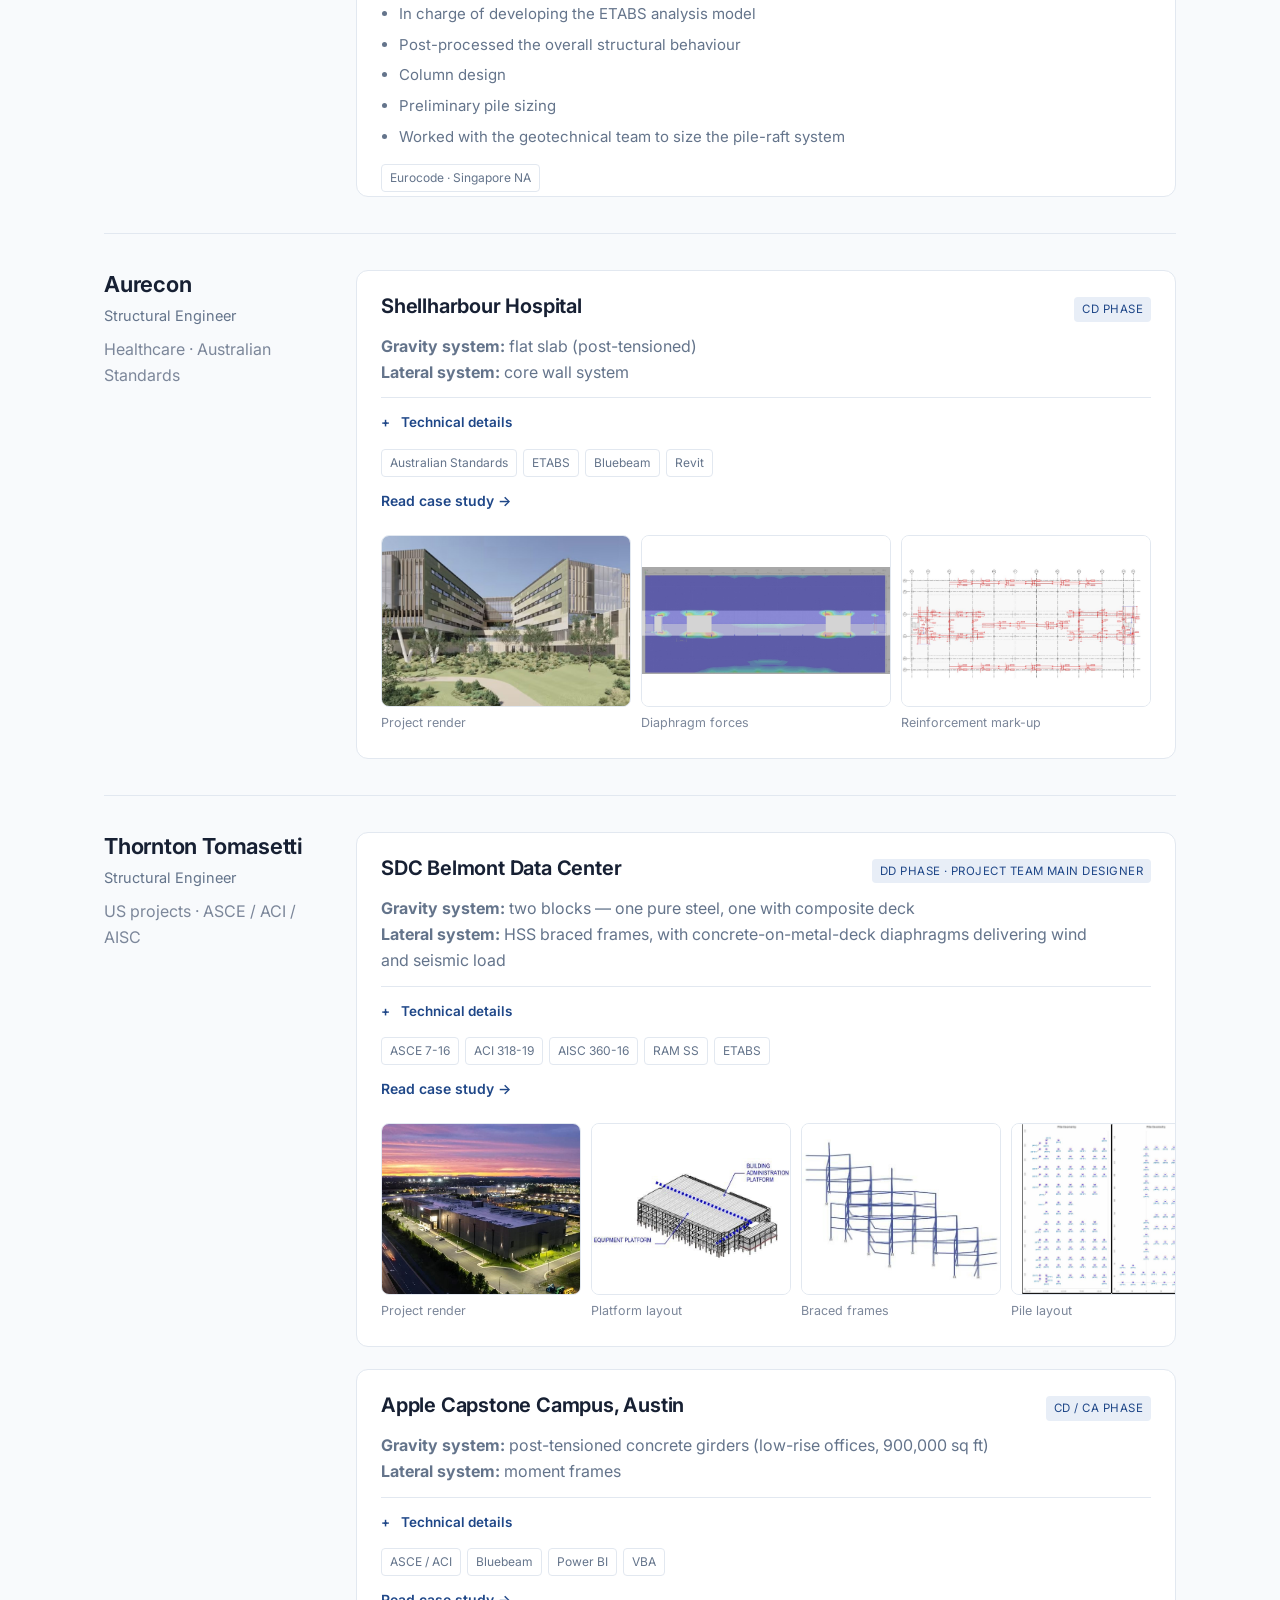
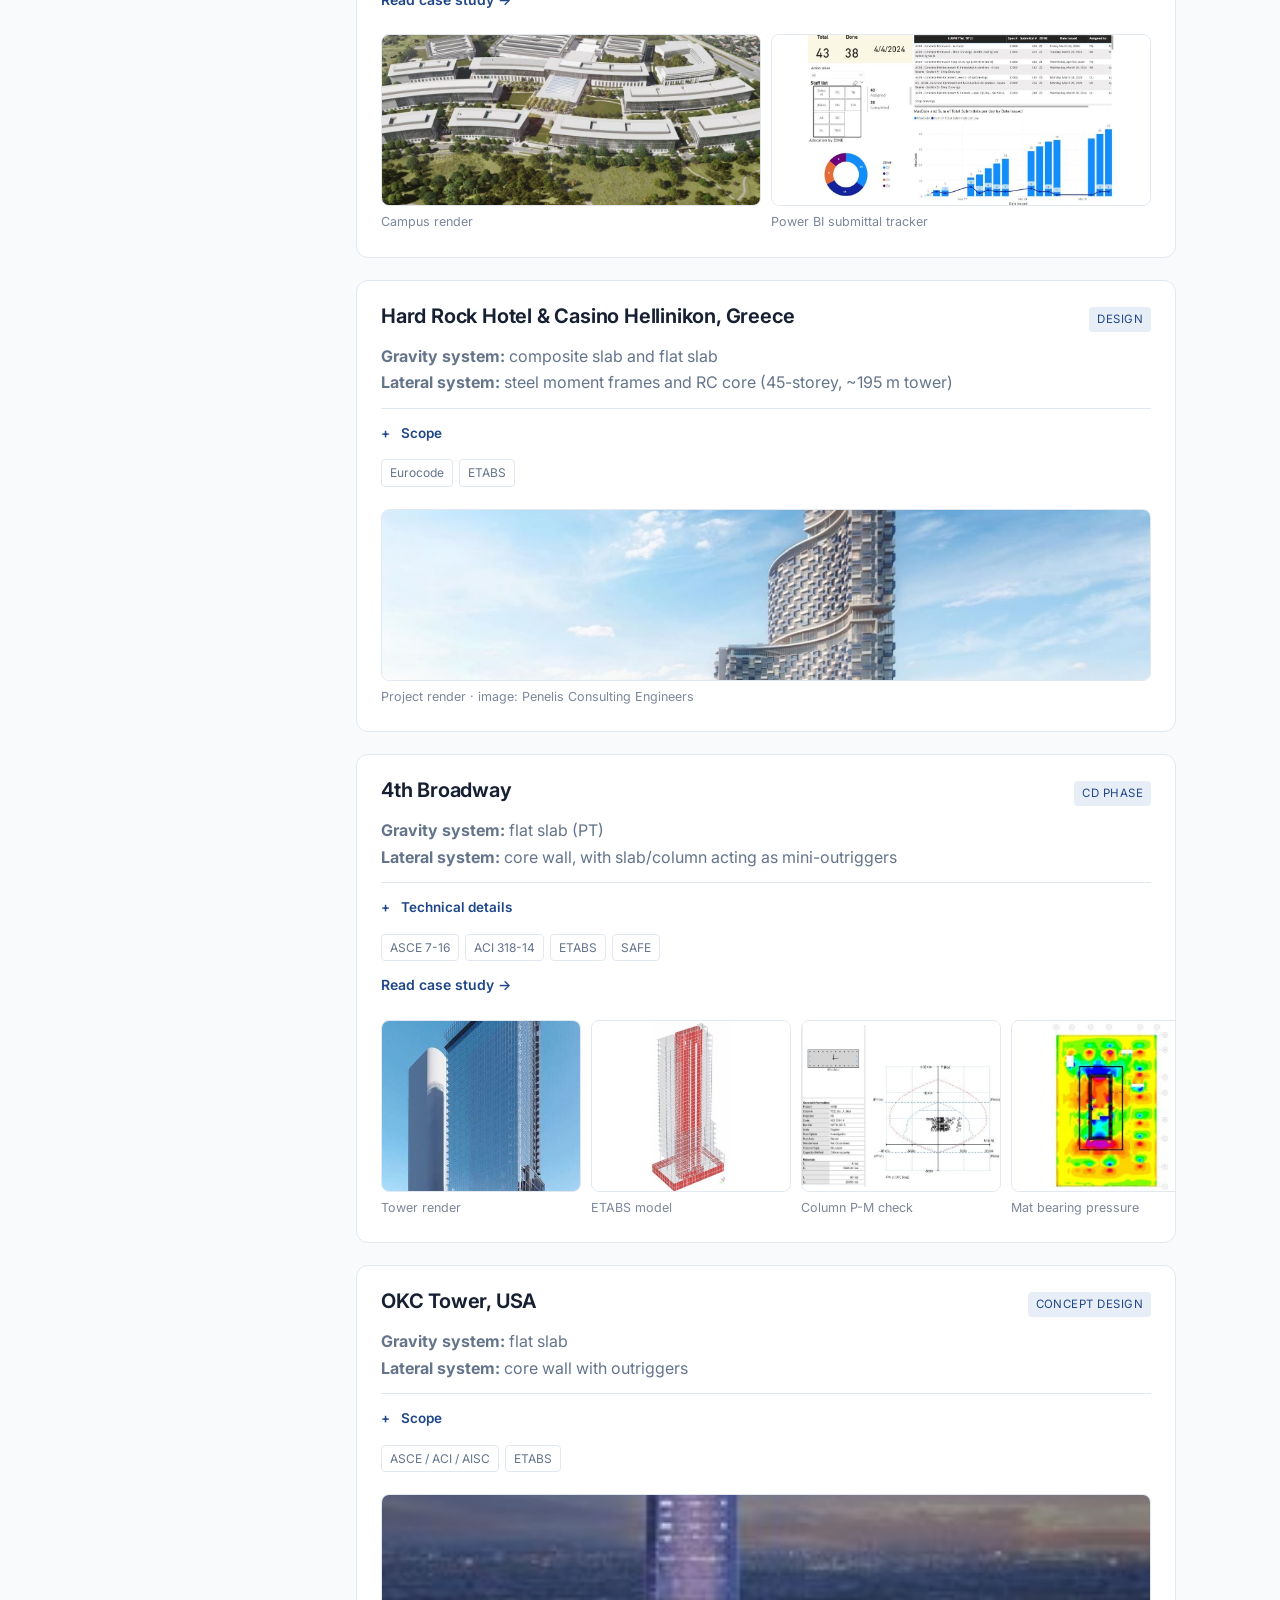
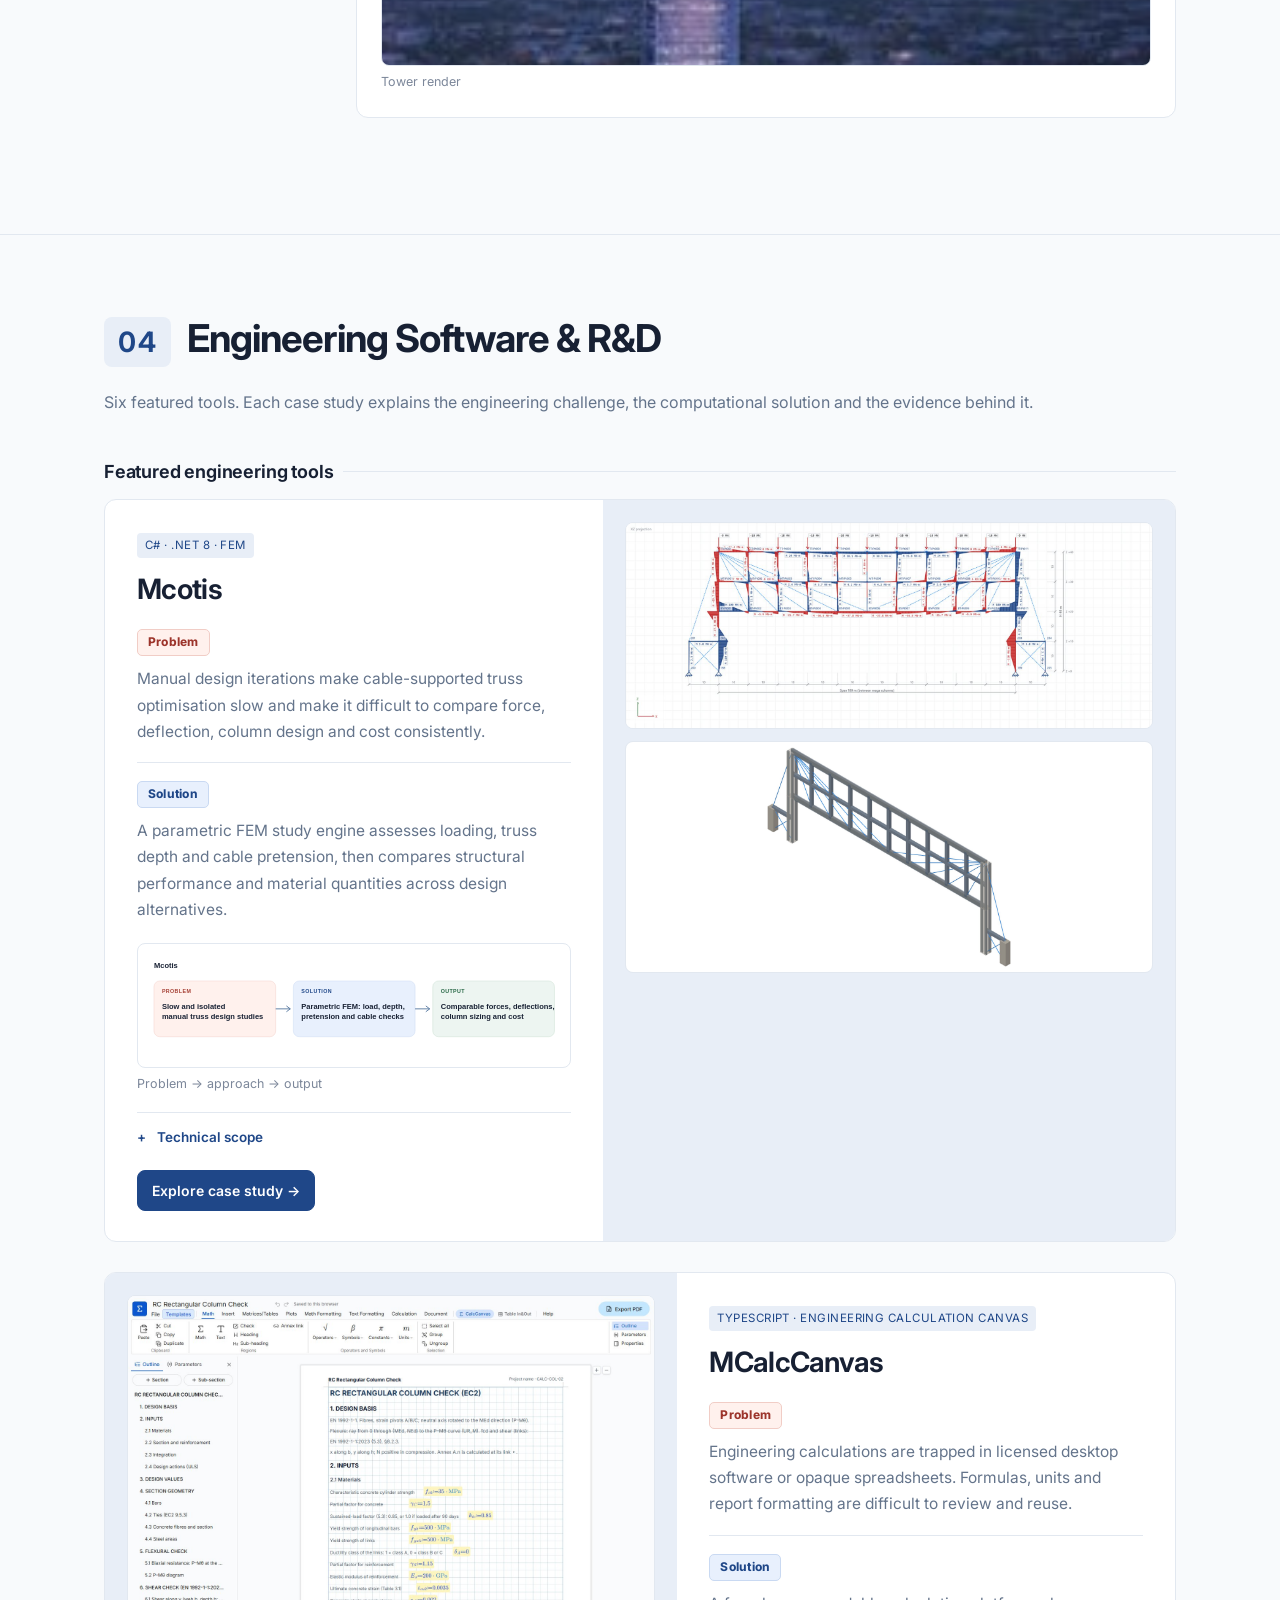
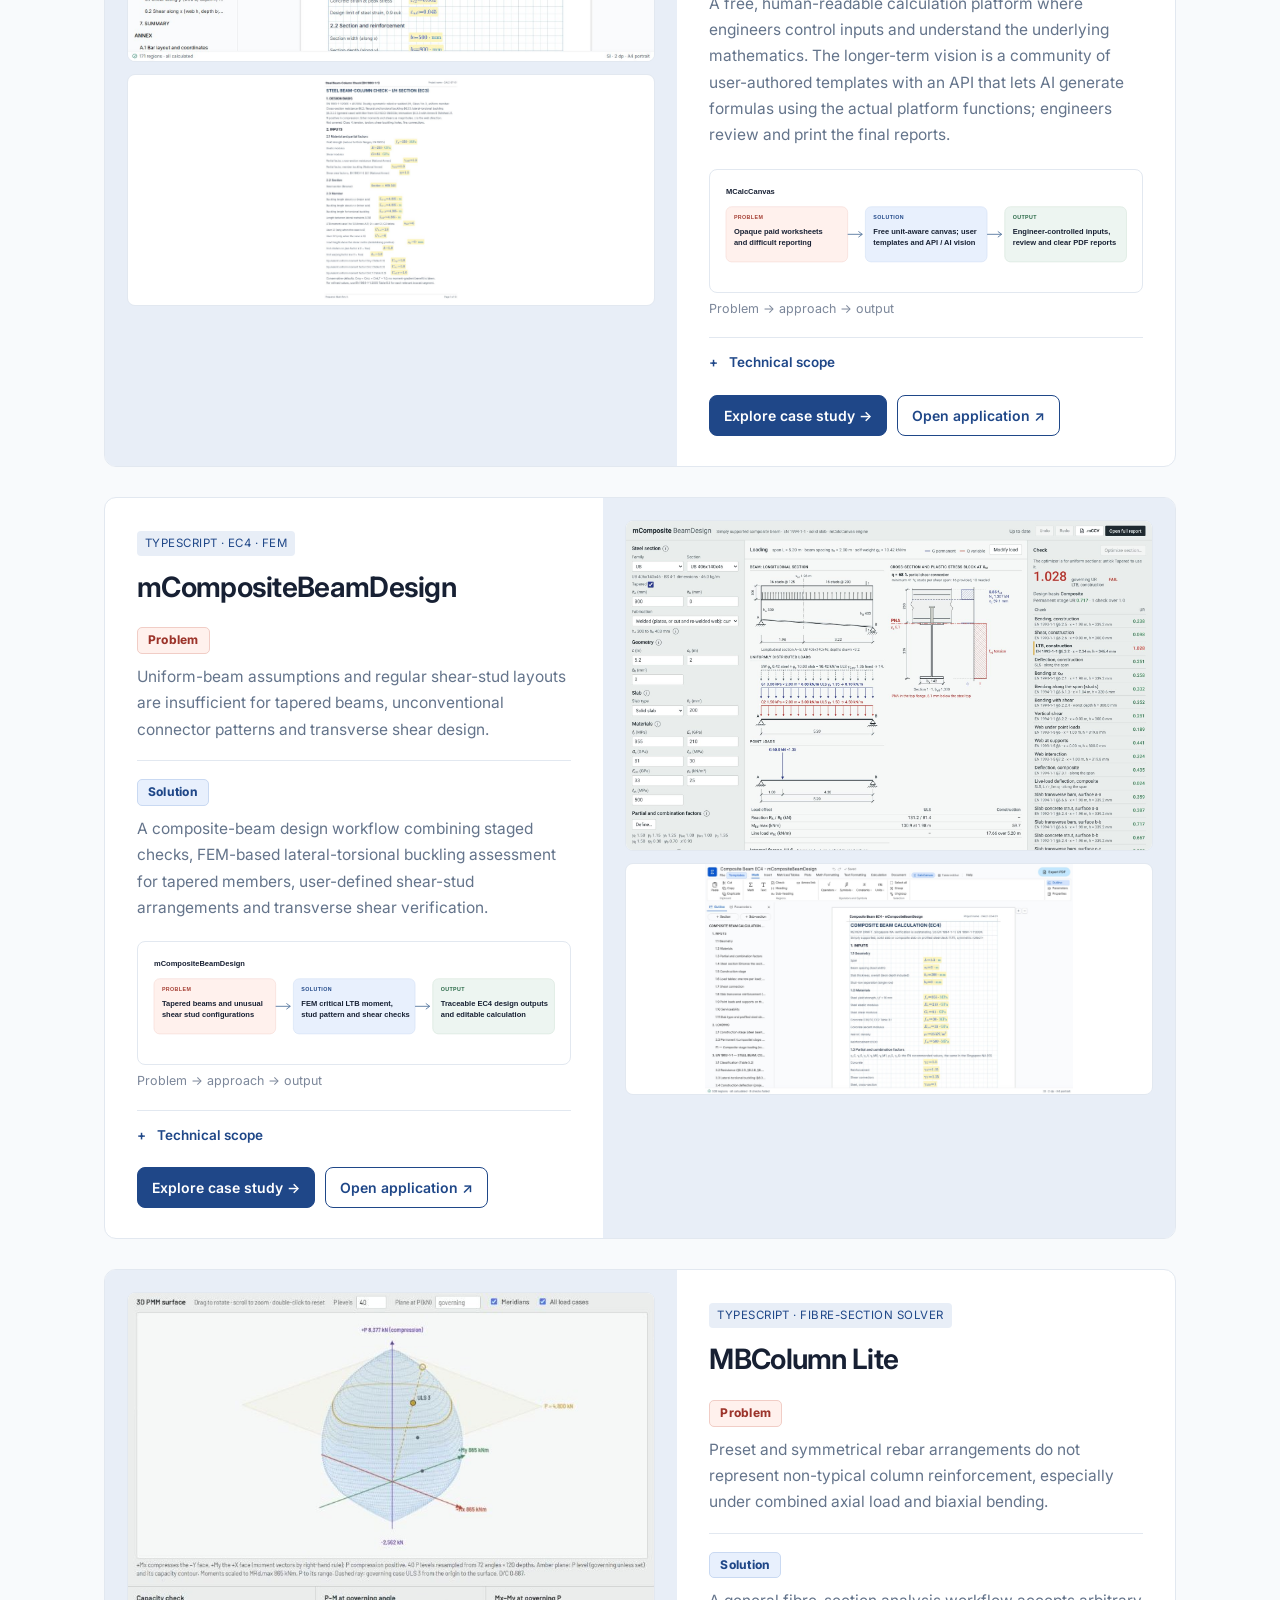
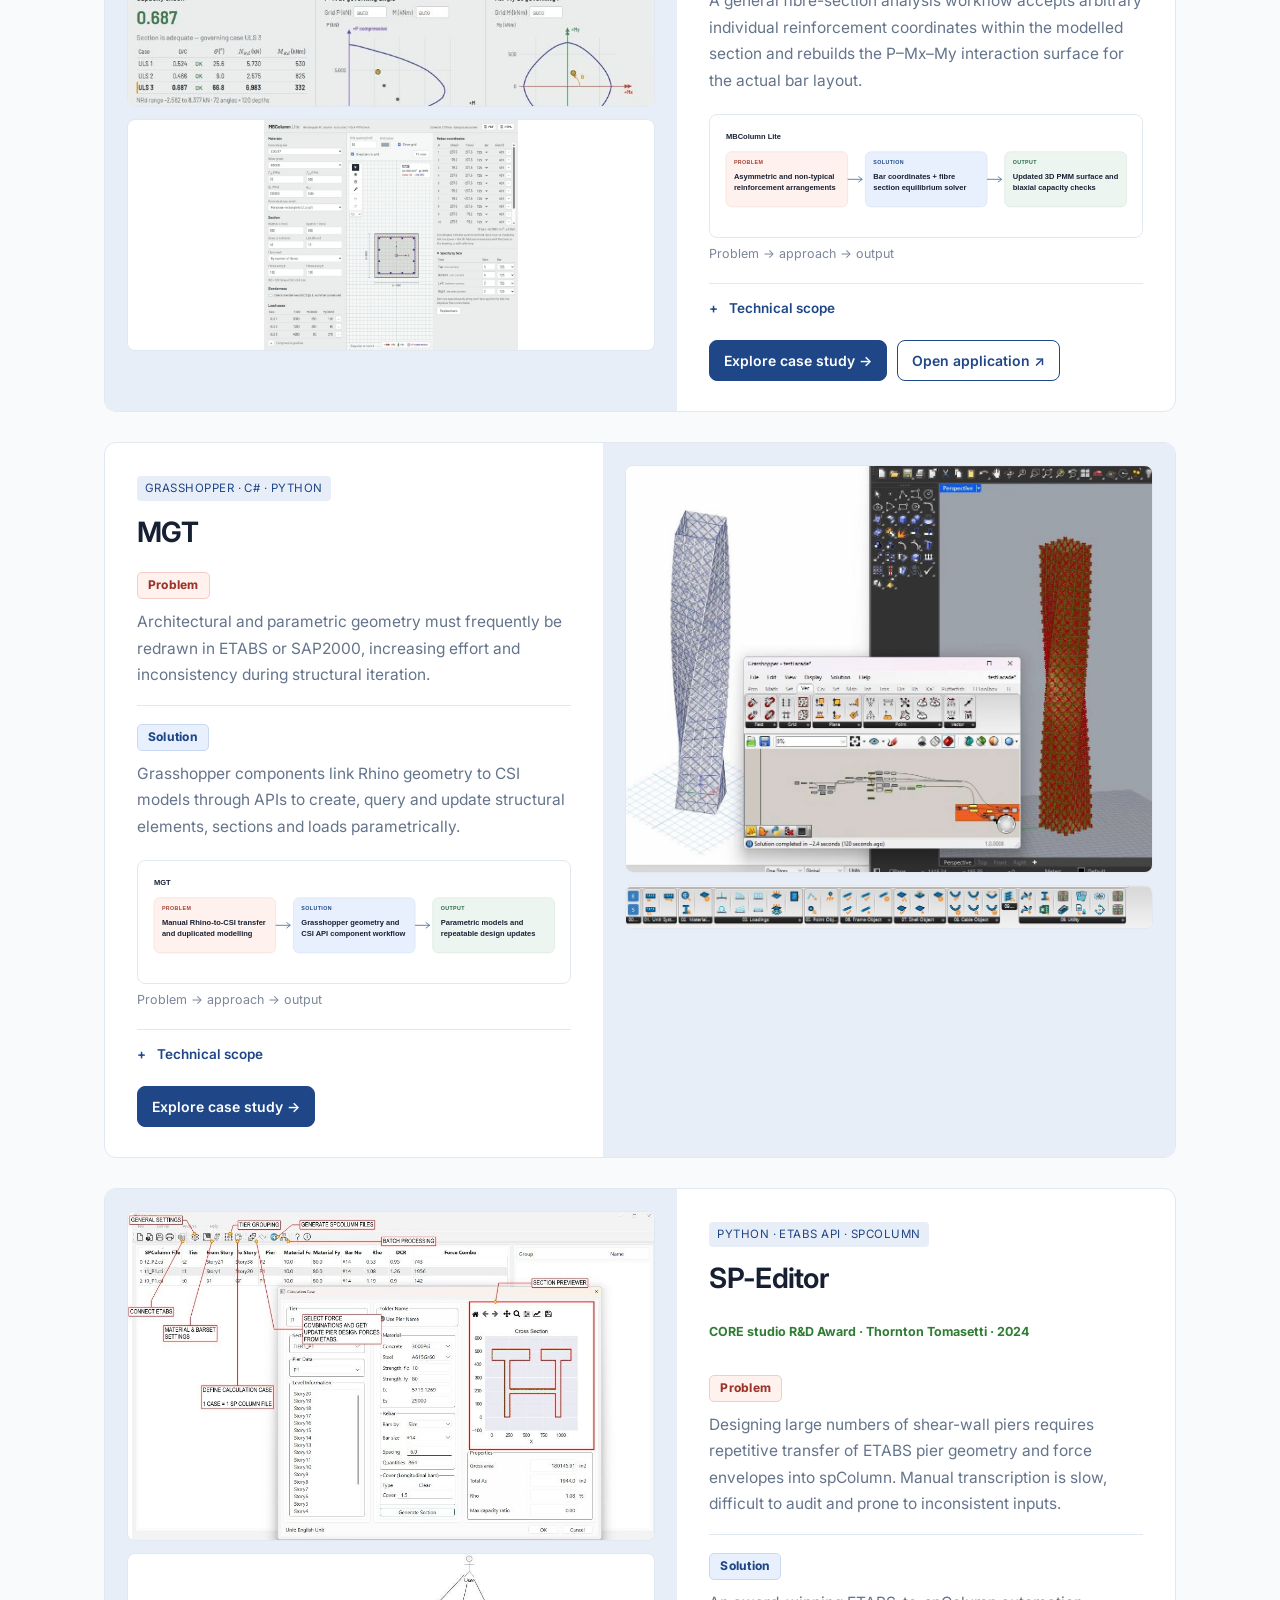
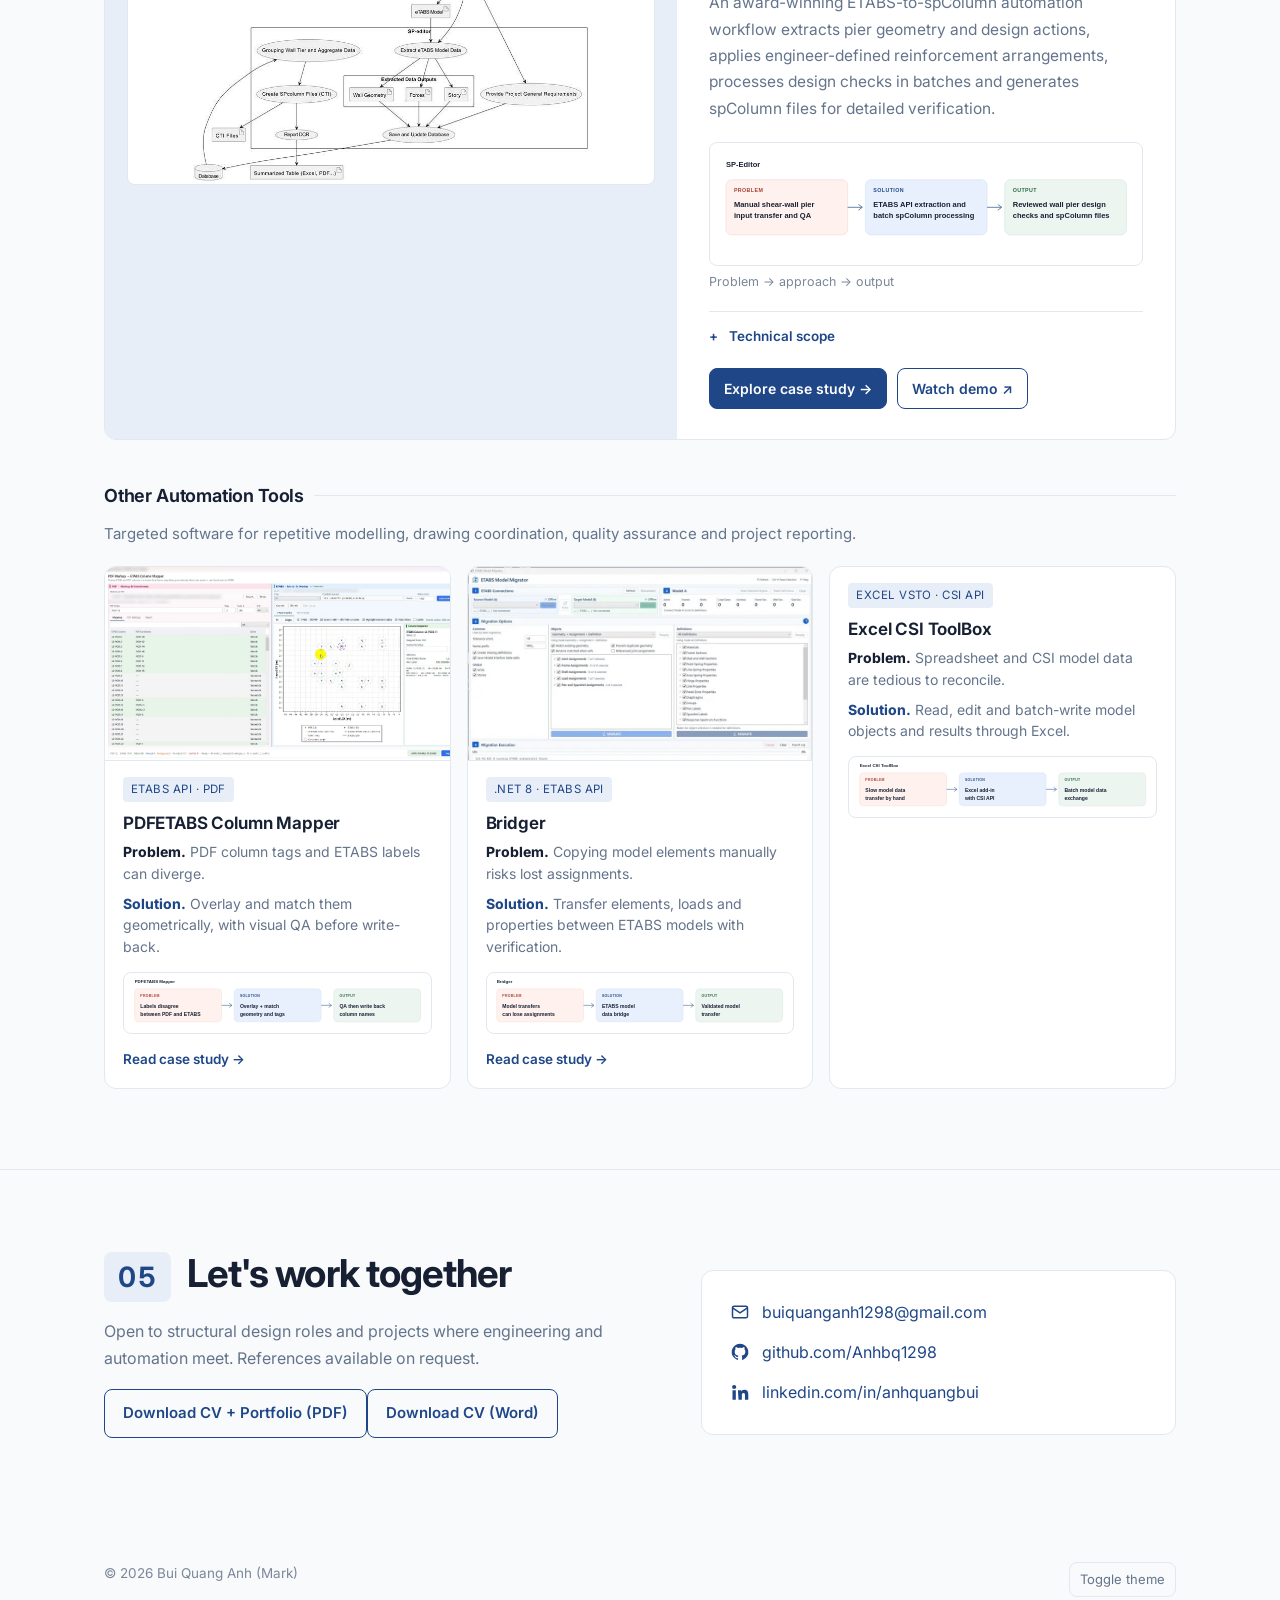
==== commit 6c1c36ea: "Confidential badge: no image sharing allowed Co-Authored-By: Claude Sonnet 5.5 <noreply@anthropic.co" ====
--- a/index.html
+++ b/index.html
@@ -194,19 +194,19 @@
       <div class="projects">
         <article class="card proj">
           <div class="proj-head">
-            <div class="ph"><h3>Airport project</h3><span class="badge">Confidential</span></div>
+            <div class="ph"><h3>Airport project</h3><span class="badge">Confidential · no image sharing allowed</span></div>
             <p class="desc"><b>Gravity system:</b> flat slab at lower levels, beam-slab at upper levels<br><b>Lateral system:</b> concrete core with steel outriggers (architectural feature)</p><ul class="proj-points"><li>In charge of structural design concept and design development</li><li>Worked closely with the architect to develop and coordinate the structural scheme</li><li>Used Grasshopper and ETABS; developed MGT to automate repetitive modelling tasks</li><li>Monitored global structural behaviour and post-processed analysis results</li><li>Helped review analytical models and temporary structures for a tender submission</li></ul><div class="codes" style="margin-top:14px"><span>Eurocode · Singapore NA</span></div>
           </div>
         </article>
         <article class="card proj">
           <div class="proj-head">
-            <div class="ph"><h3>7-storey school for students with special needs</h3><span class="badge">Confidential</span></div>
+            <div class="ph"><h3>7-storey school for students with special needs</h3><span class="badge">Confidential · no image sharing allowed</span></div>
             <p class="desc"><b>Gravity system:</b> precast slabs<br><b>Lateral system:</b> conventional wall and moment frame structure</p><ul class="proj-points"><li>Main designer for the gravity and lateral systems</li><li>Structural design of a long-span truss under various boundary schemes, with vibration checks</li><li>In charge of preliminary pile sizing</li><li>Worked with the geotechnical team to size the pile-raft system</li><li>Coordinated with the architect and the Accredited Checker for submission</li></ul><div class="codes" style="margin-top:14px"><span>Eurocode · Singapore NA</span></div>
           </div>
         </article>
         <article class="card proj">
           <div class="proj-head">
-            <div class="ph"><h3>Public hospital (2 blocks, 23 storeys)</h3><span class="badge">Confidential</span></div>
+            <div class="ph"><h3>Public hospital (2 blocks, 23 storeys)</h3><span class="badge">Confidential · no image sharing allowed</span></div>
             <p class="desc"><b>Gravity system:</b> precast slab with band beams<br><b>Lateral system:</b> core walls</p><ul class="proj-points"><li>In charge of developing the ETABS analysis model</li><li>Post-processed the overall structural behaviour</li><li>Column design</li><li>Preliminary pile sizing</li><li>Worked with the geotechnical team to size the pile-raft system</li></ul><div class="codes" style="margin-top:14px"><span>Eurocode · Singapore NA</span></div>
           </div>
         </article>
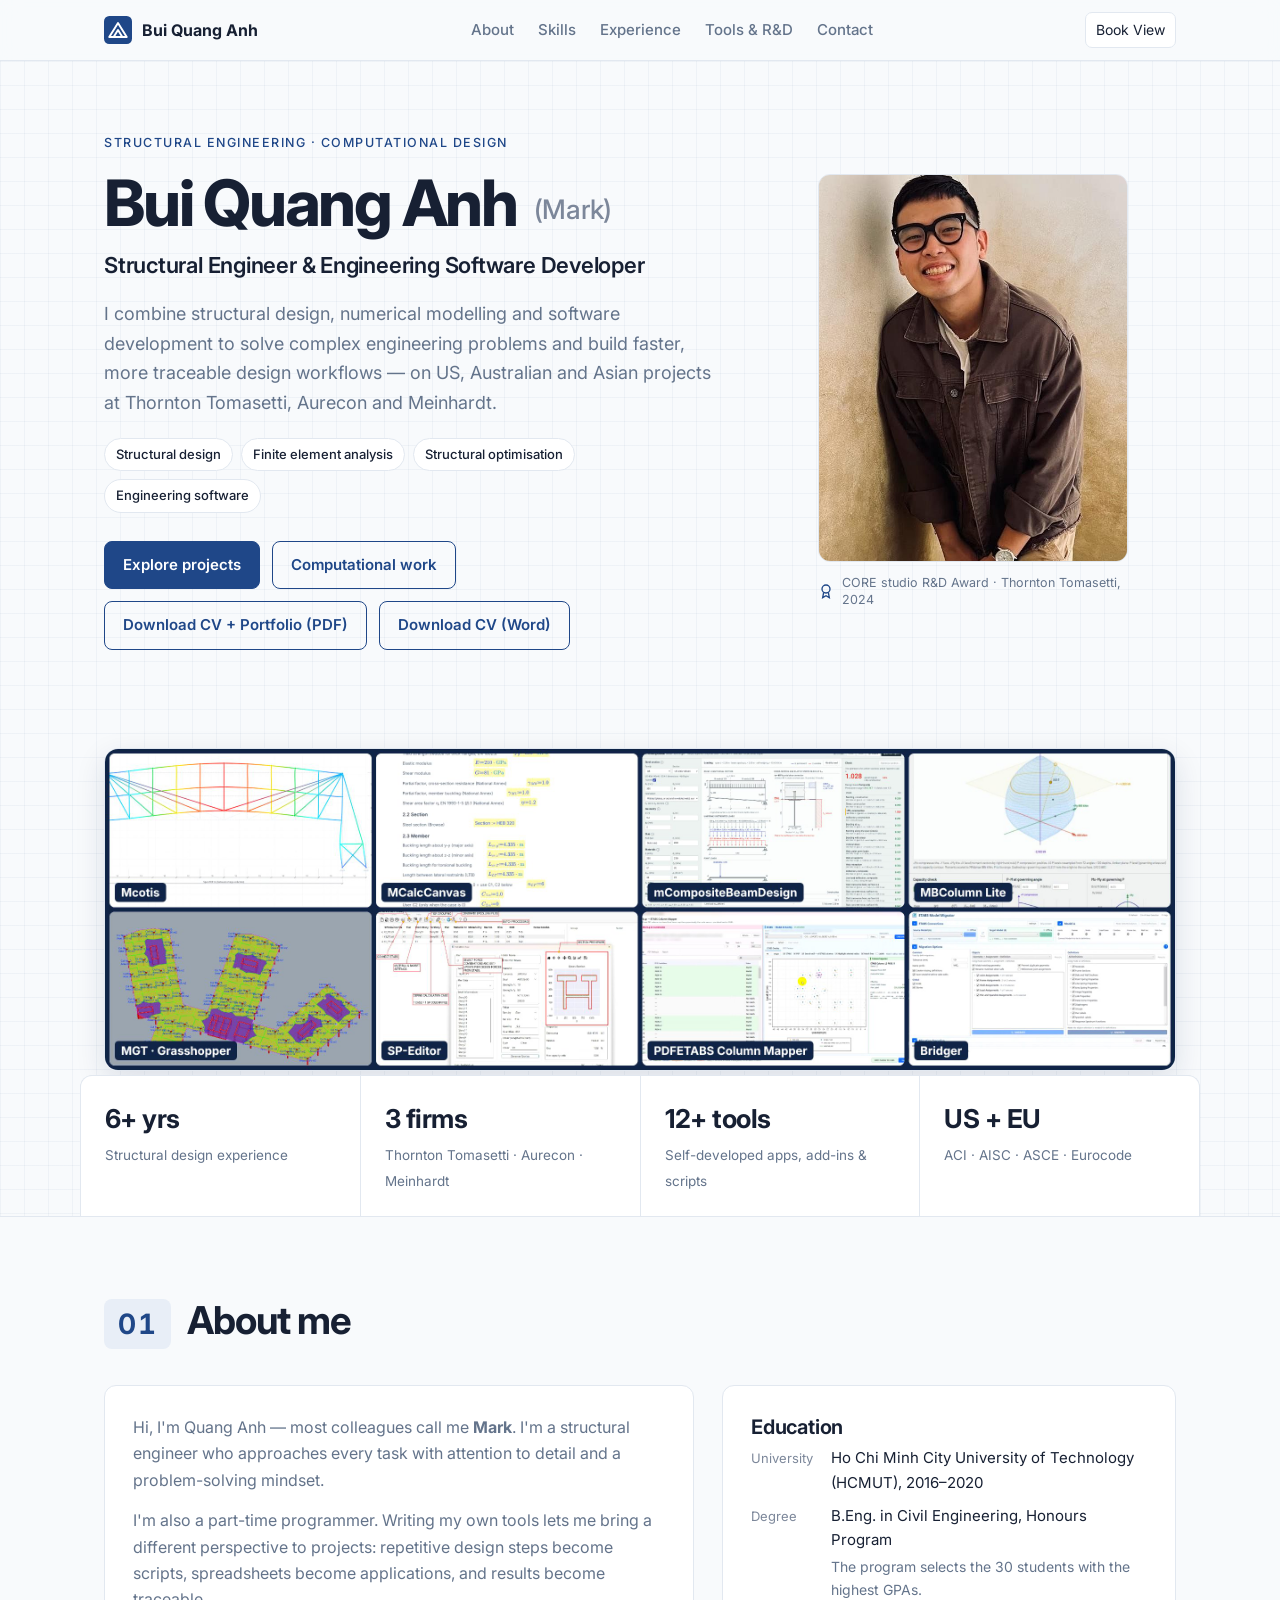
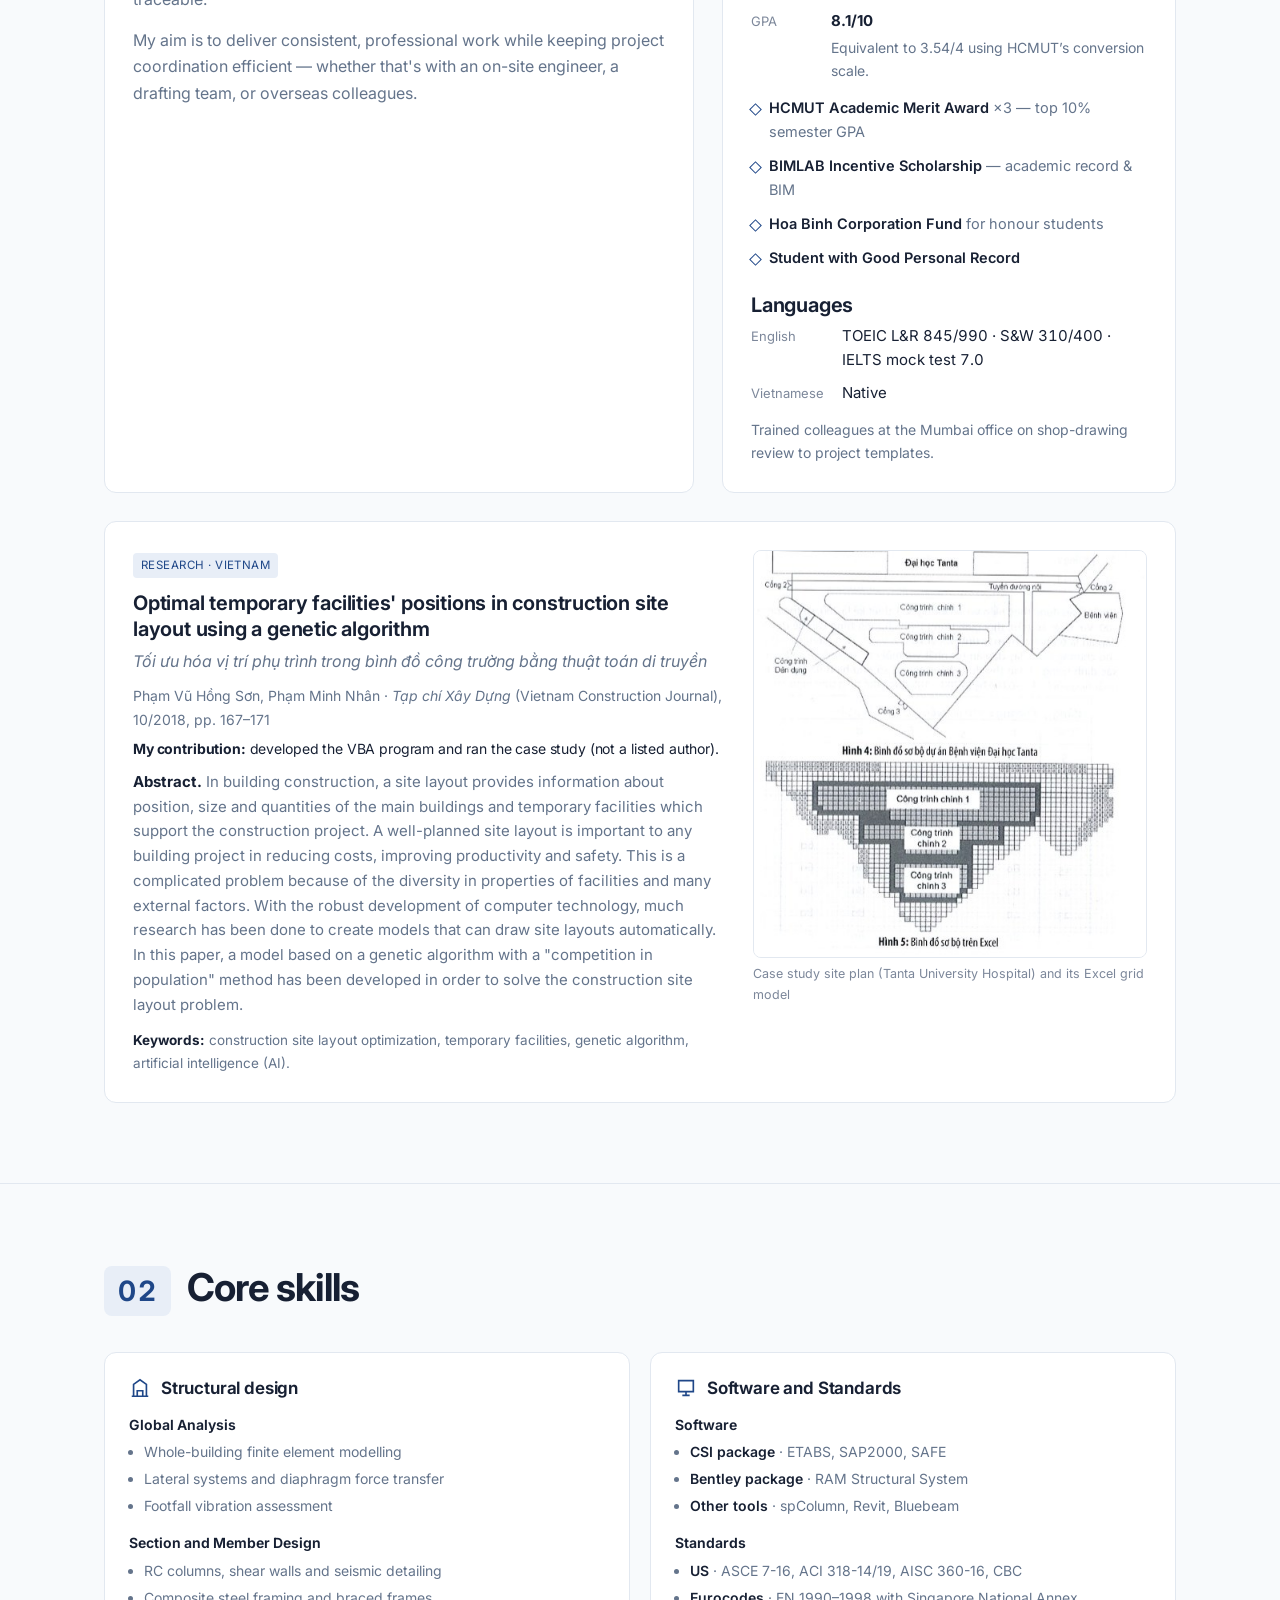
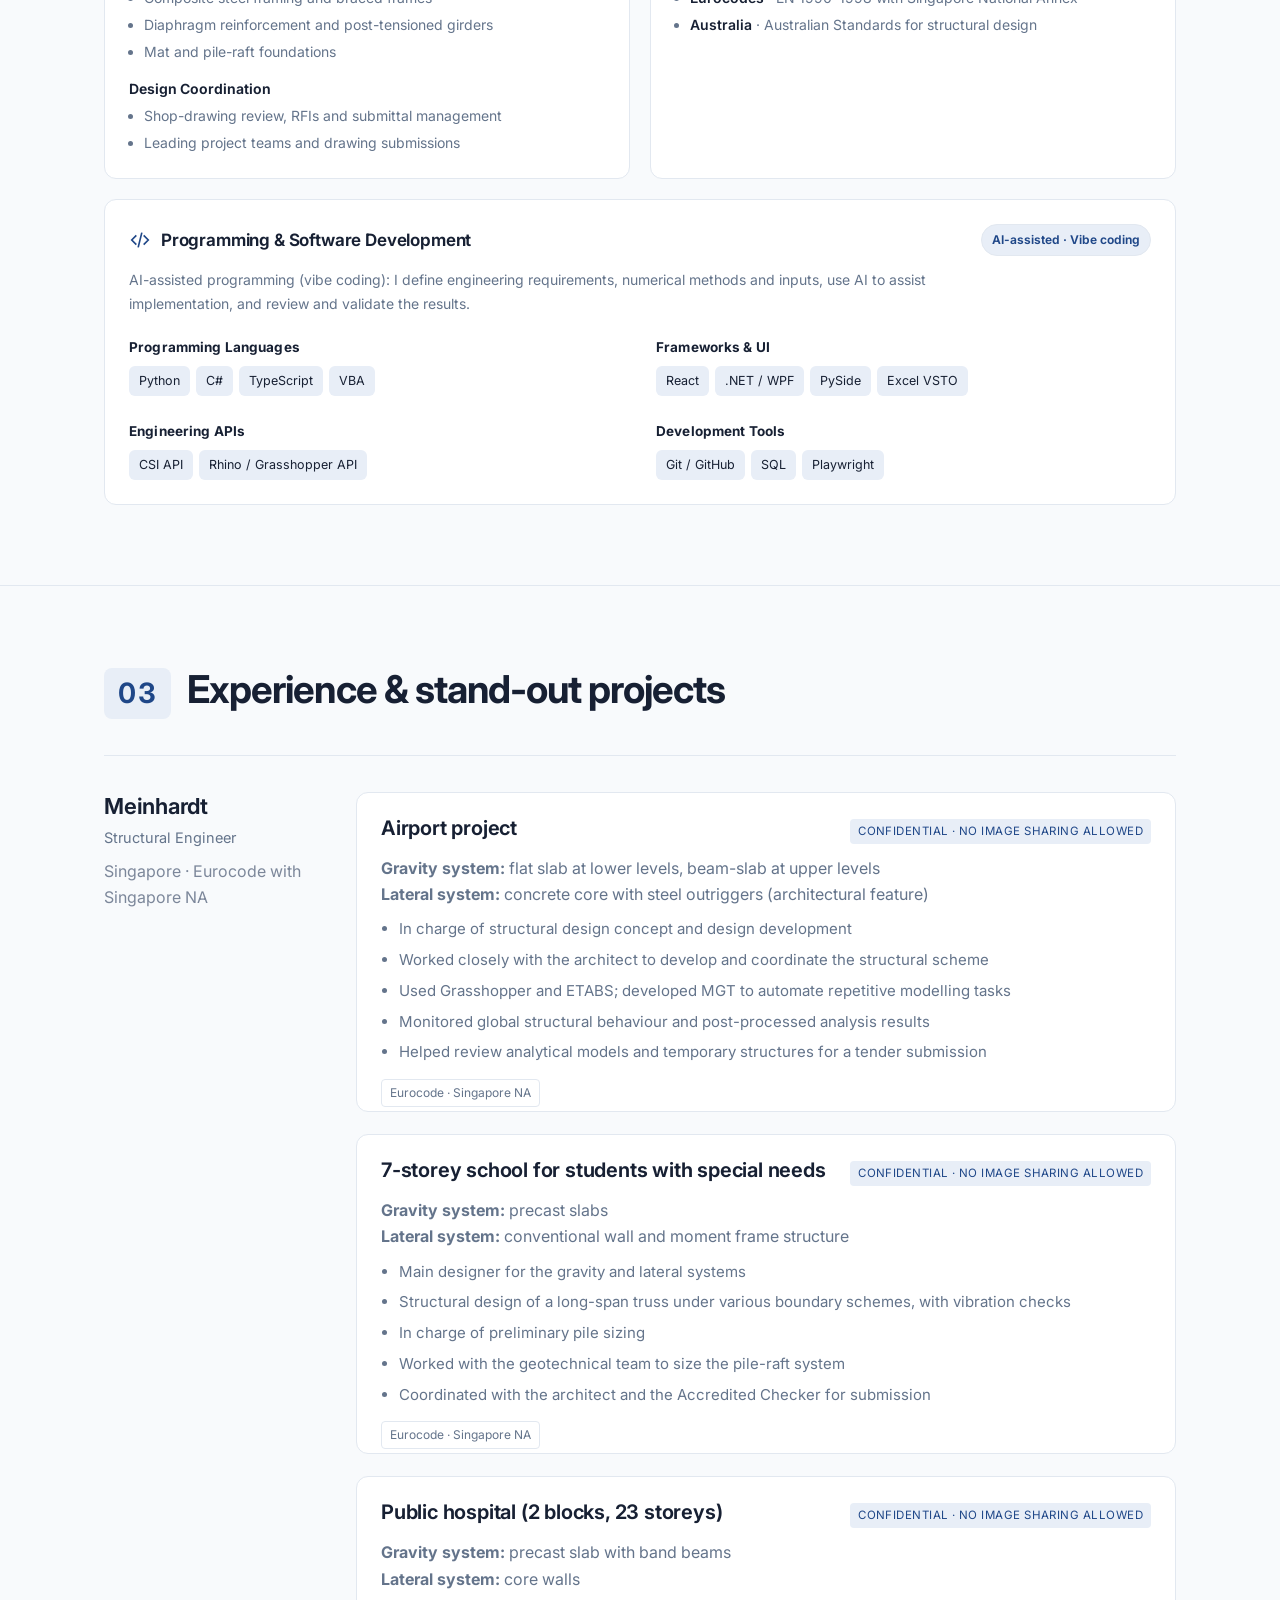
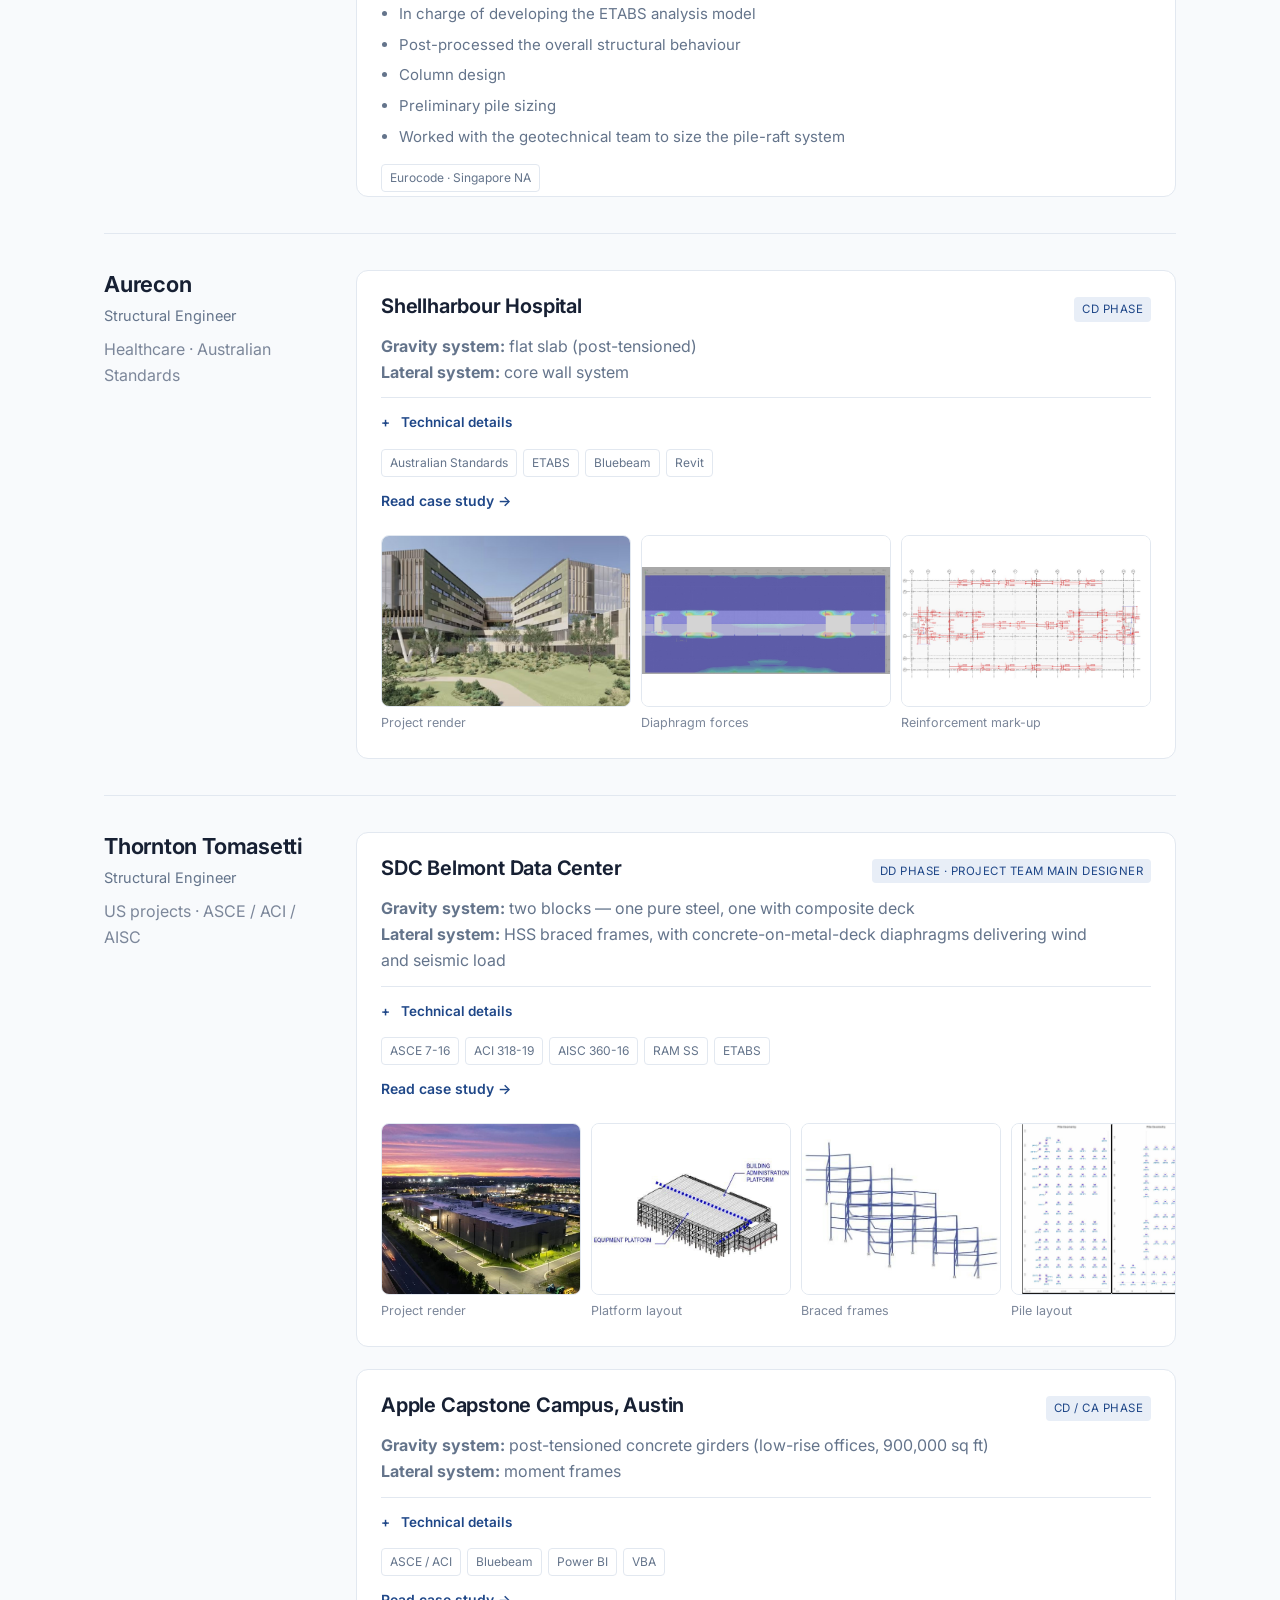
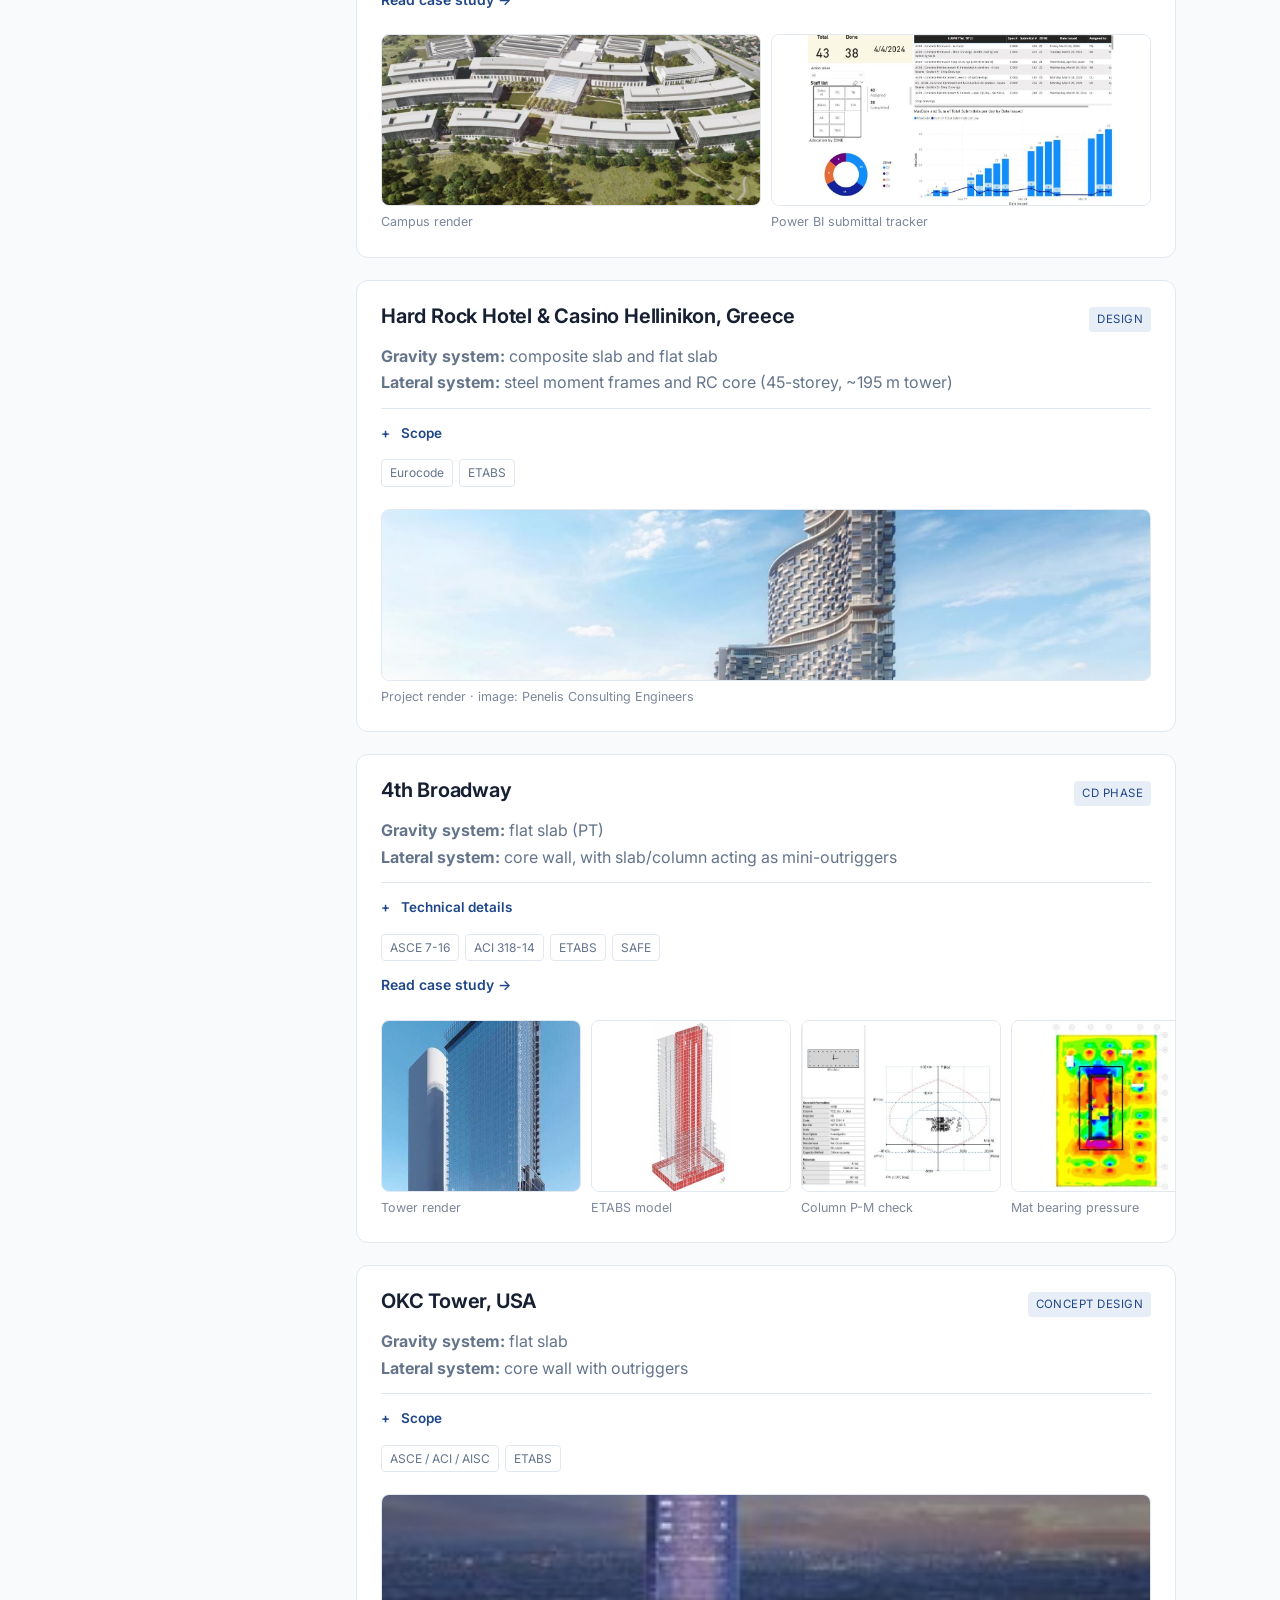
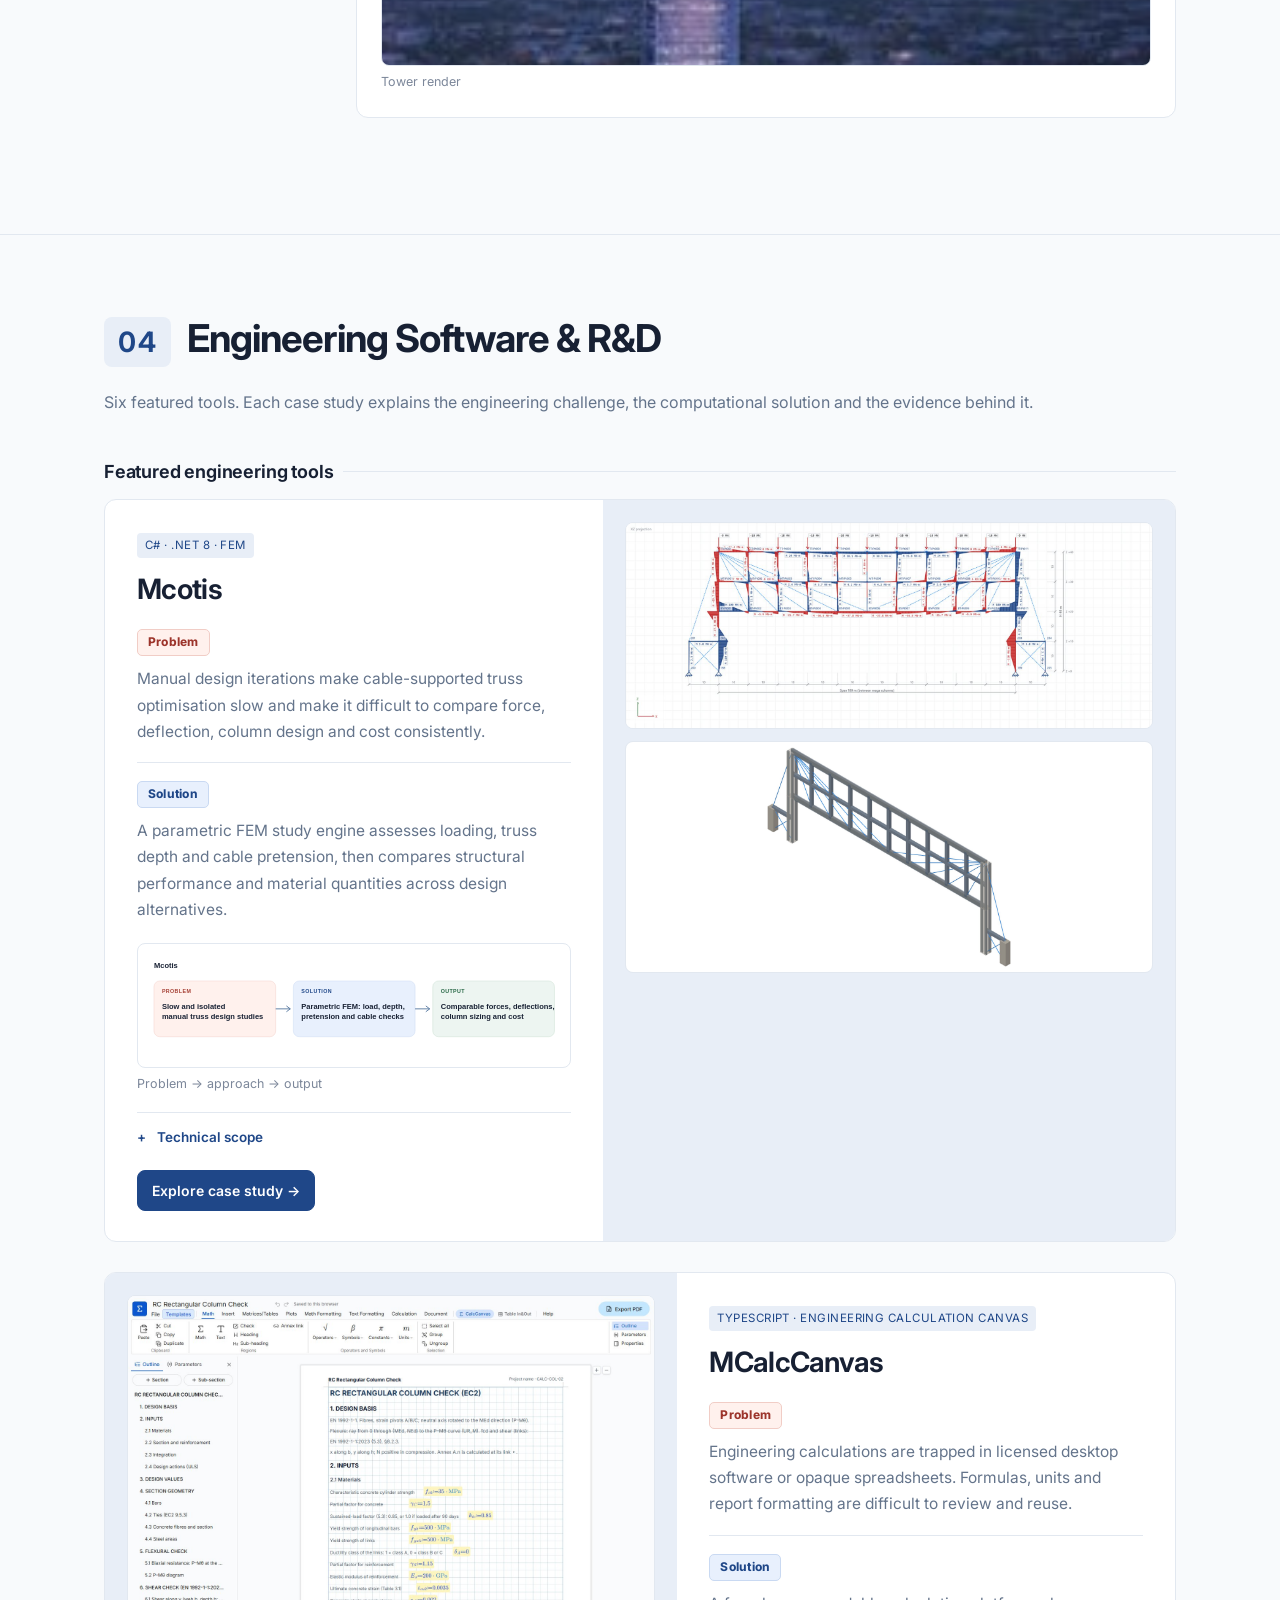
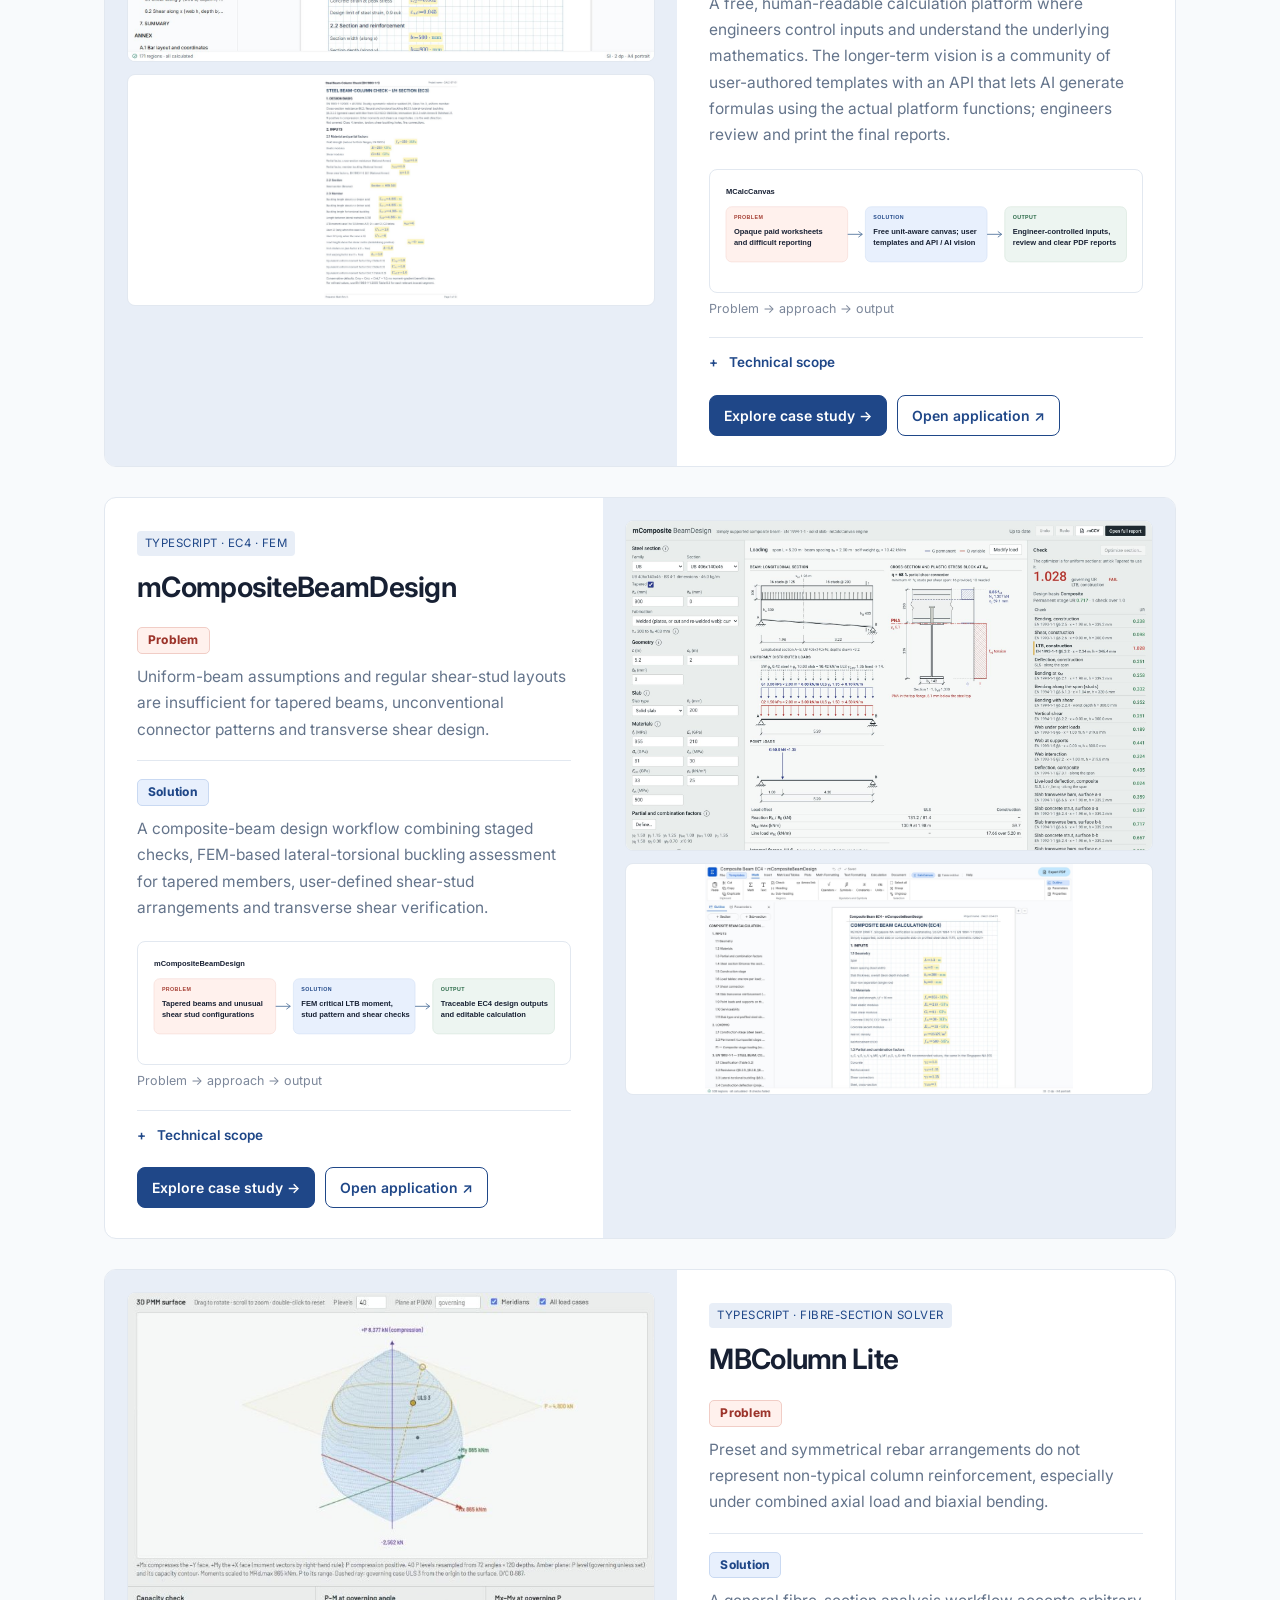
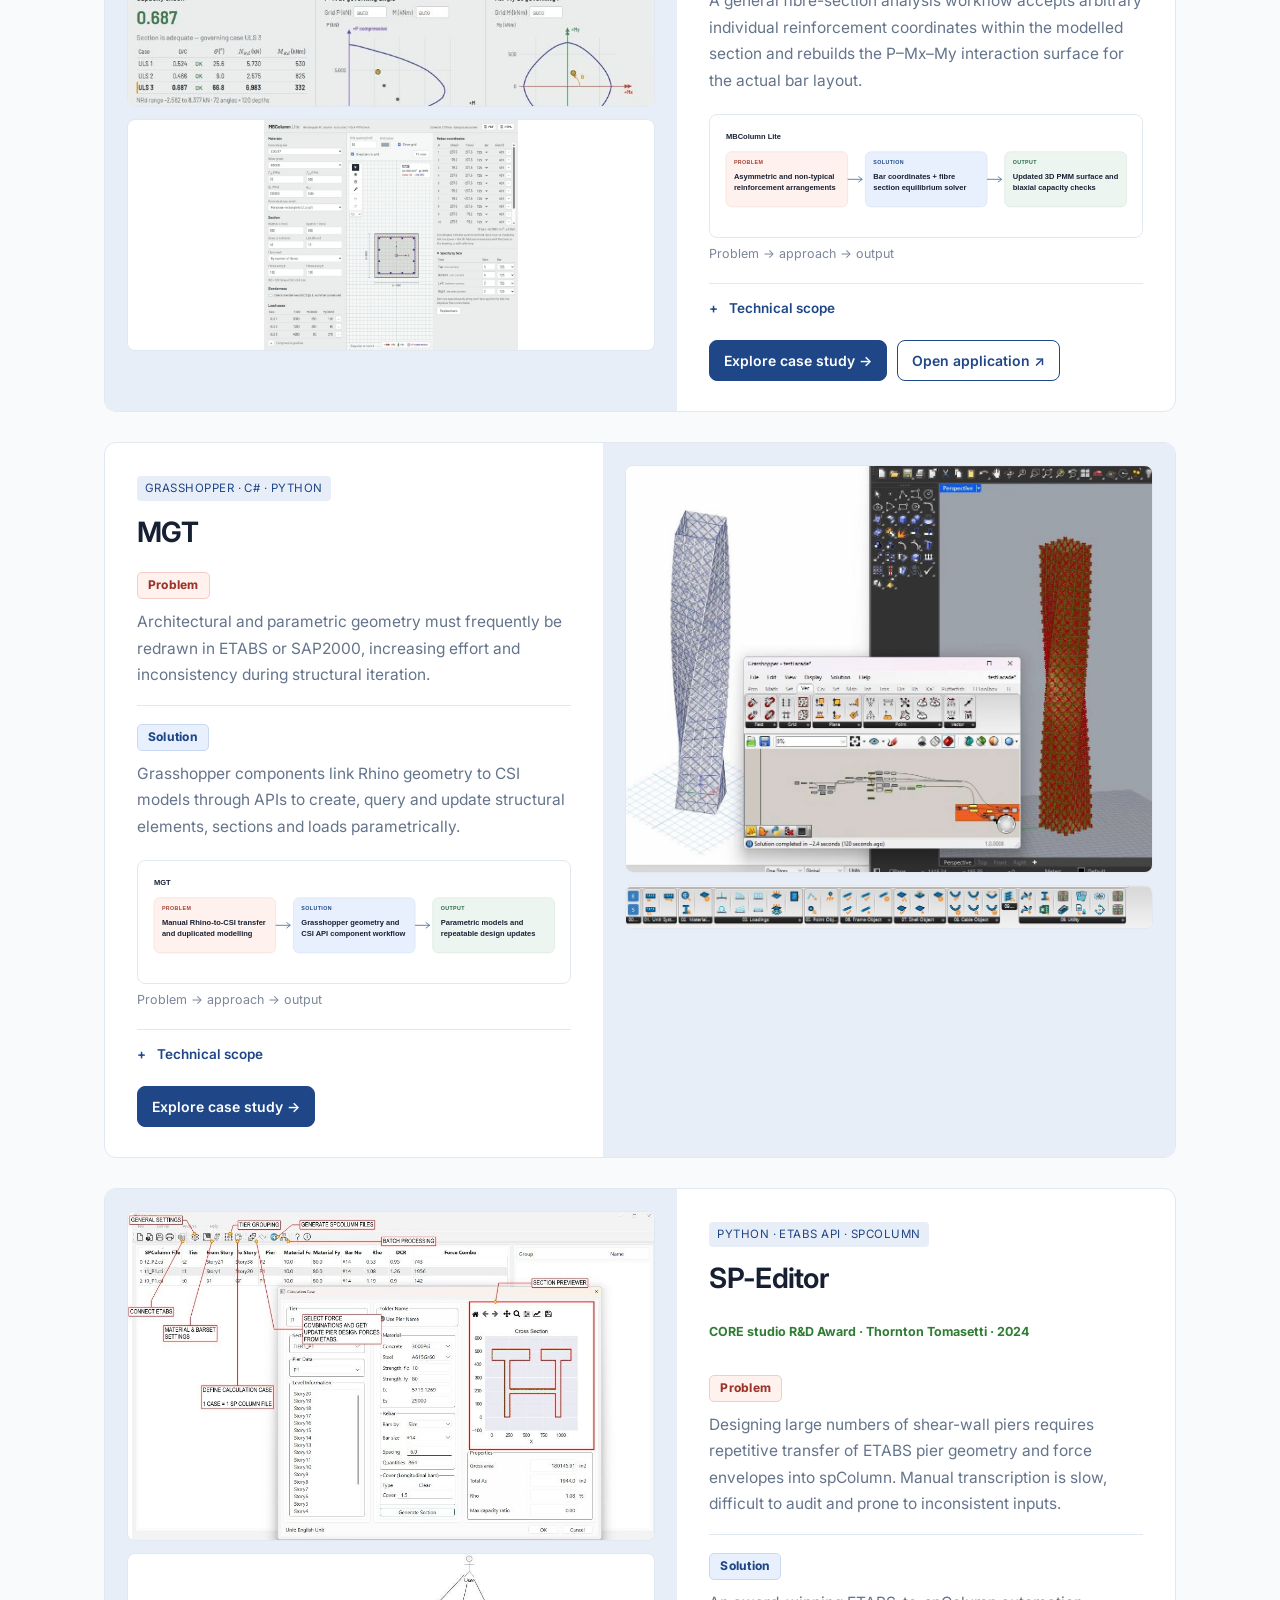
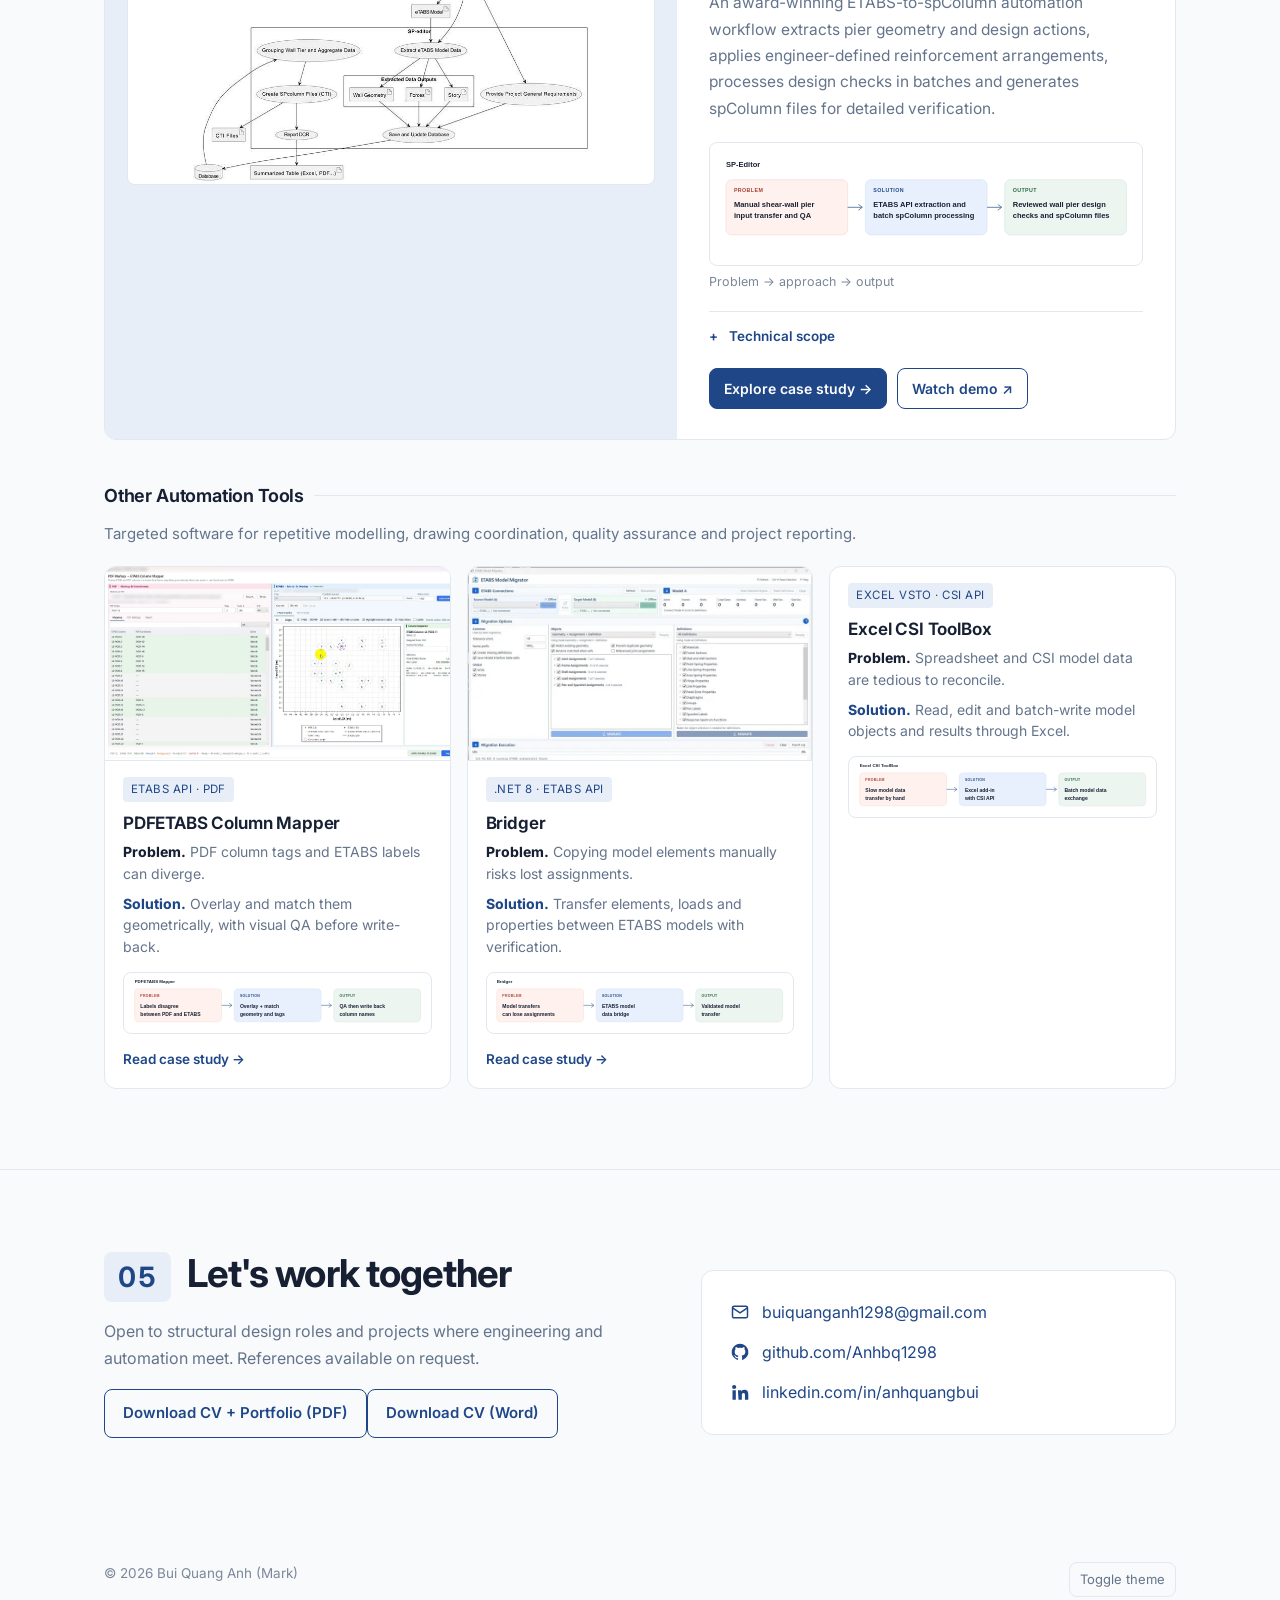
==== commit 6e6c242b: "6 years experience (CV profile + site stat) Co-Authored-By: Claude Sonnet 5.5 <noreply@anthropic.com" ====
--- a/index.html
+++ b/index.html
@@ -56,7 +56,7 @@
   </div>
   <div class="wrap tools-banner"><img src="assets/tools-banner.jpg" alt="Snapshots of engineering tools: Mcotis, MCalcCanvas, mCompositeBeamDesign, MBColumn Lite, MGT, SP-Editor, PDFETABS Column Mapper, Bridger" width="2400" height="720" loading="lazy"></div>
   <div class="stats wrap" style="padding:0">
-    <div class="stat"><b>5+ yrs</b><span>Structural design experience</span></div>
+    <div class="stat"><b>6+ yrs</b><span>Structural design experience</span></div>
     <div class="stat"><b>3 firms</b><span>Thornton Tomasetti · Aurecon · Meinhardt</span></div>
     <div class="stat"><b>12+ tools</b><span>Self-developed apps, add-ins &amp; scripts</span></div>
     <div class="stat"><b>US + EU</b><span>ACI · AISC · ASCE · Eurocode</span></div>
